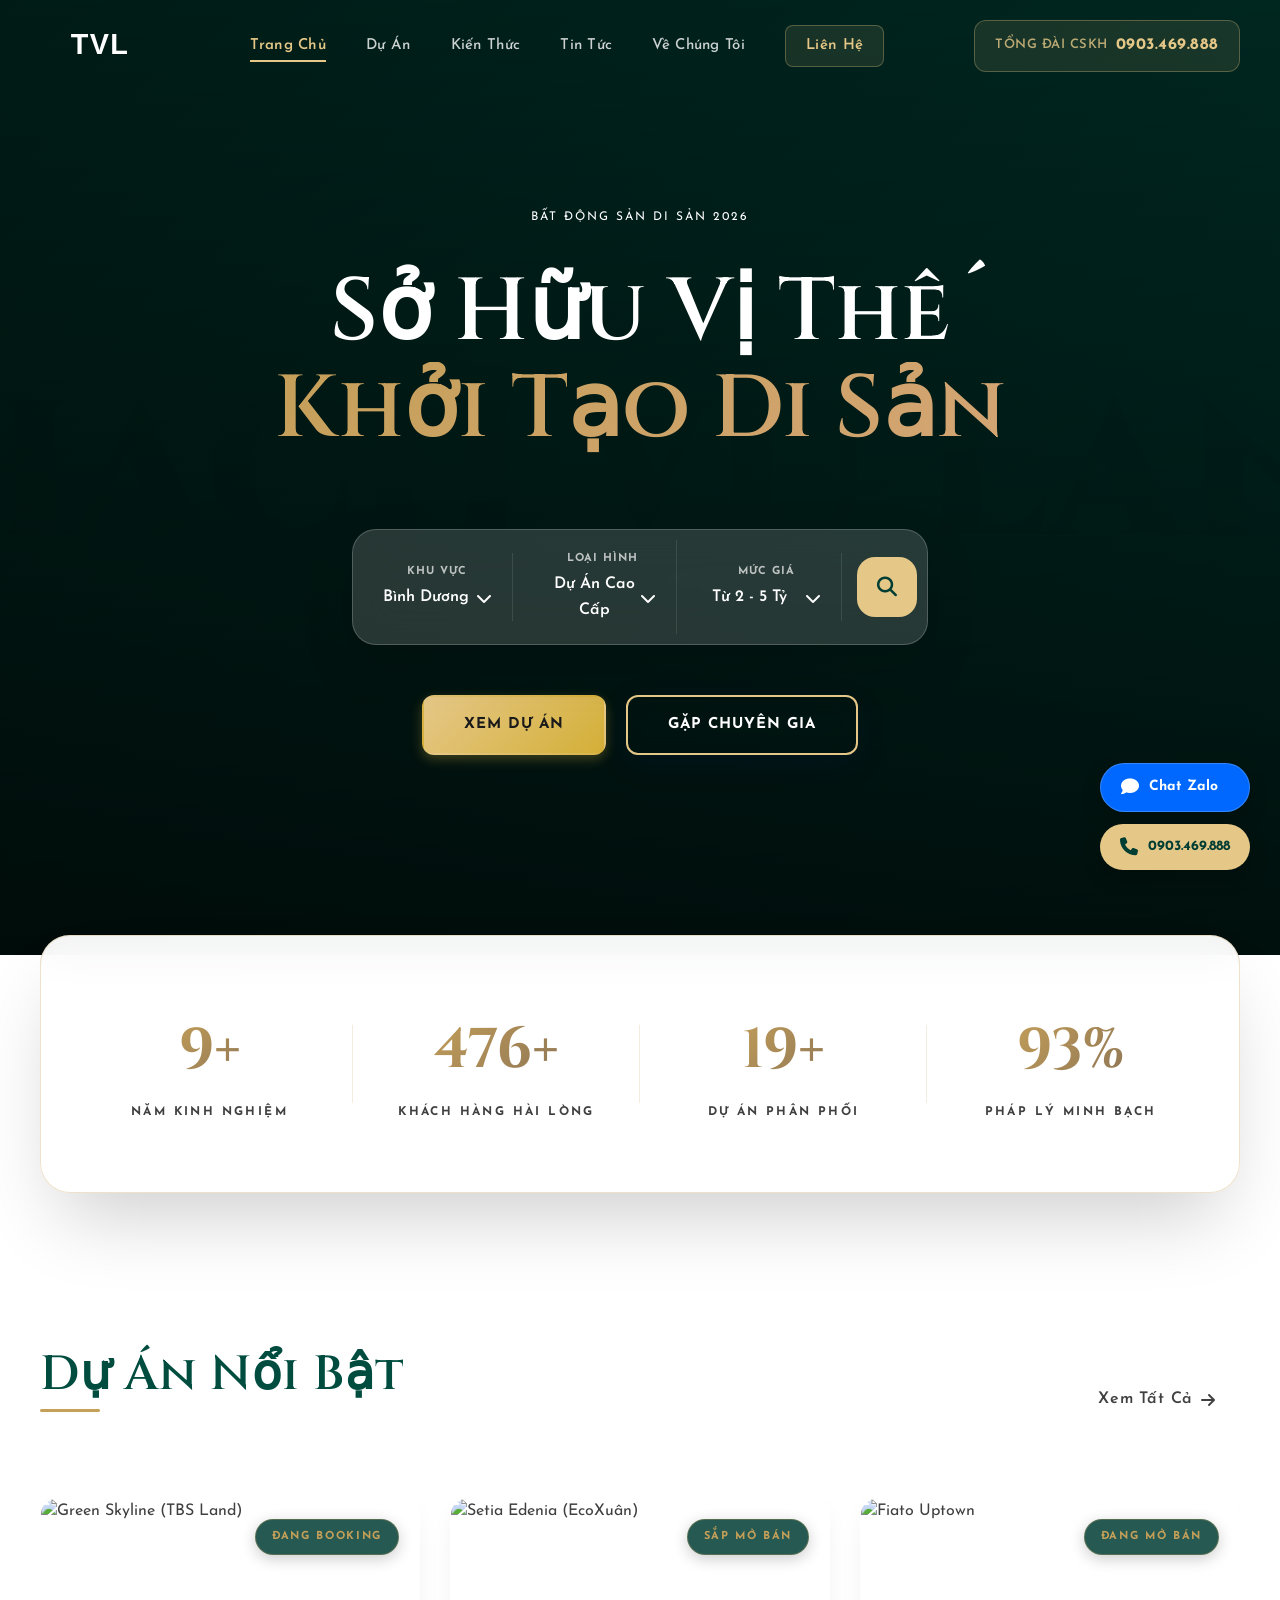
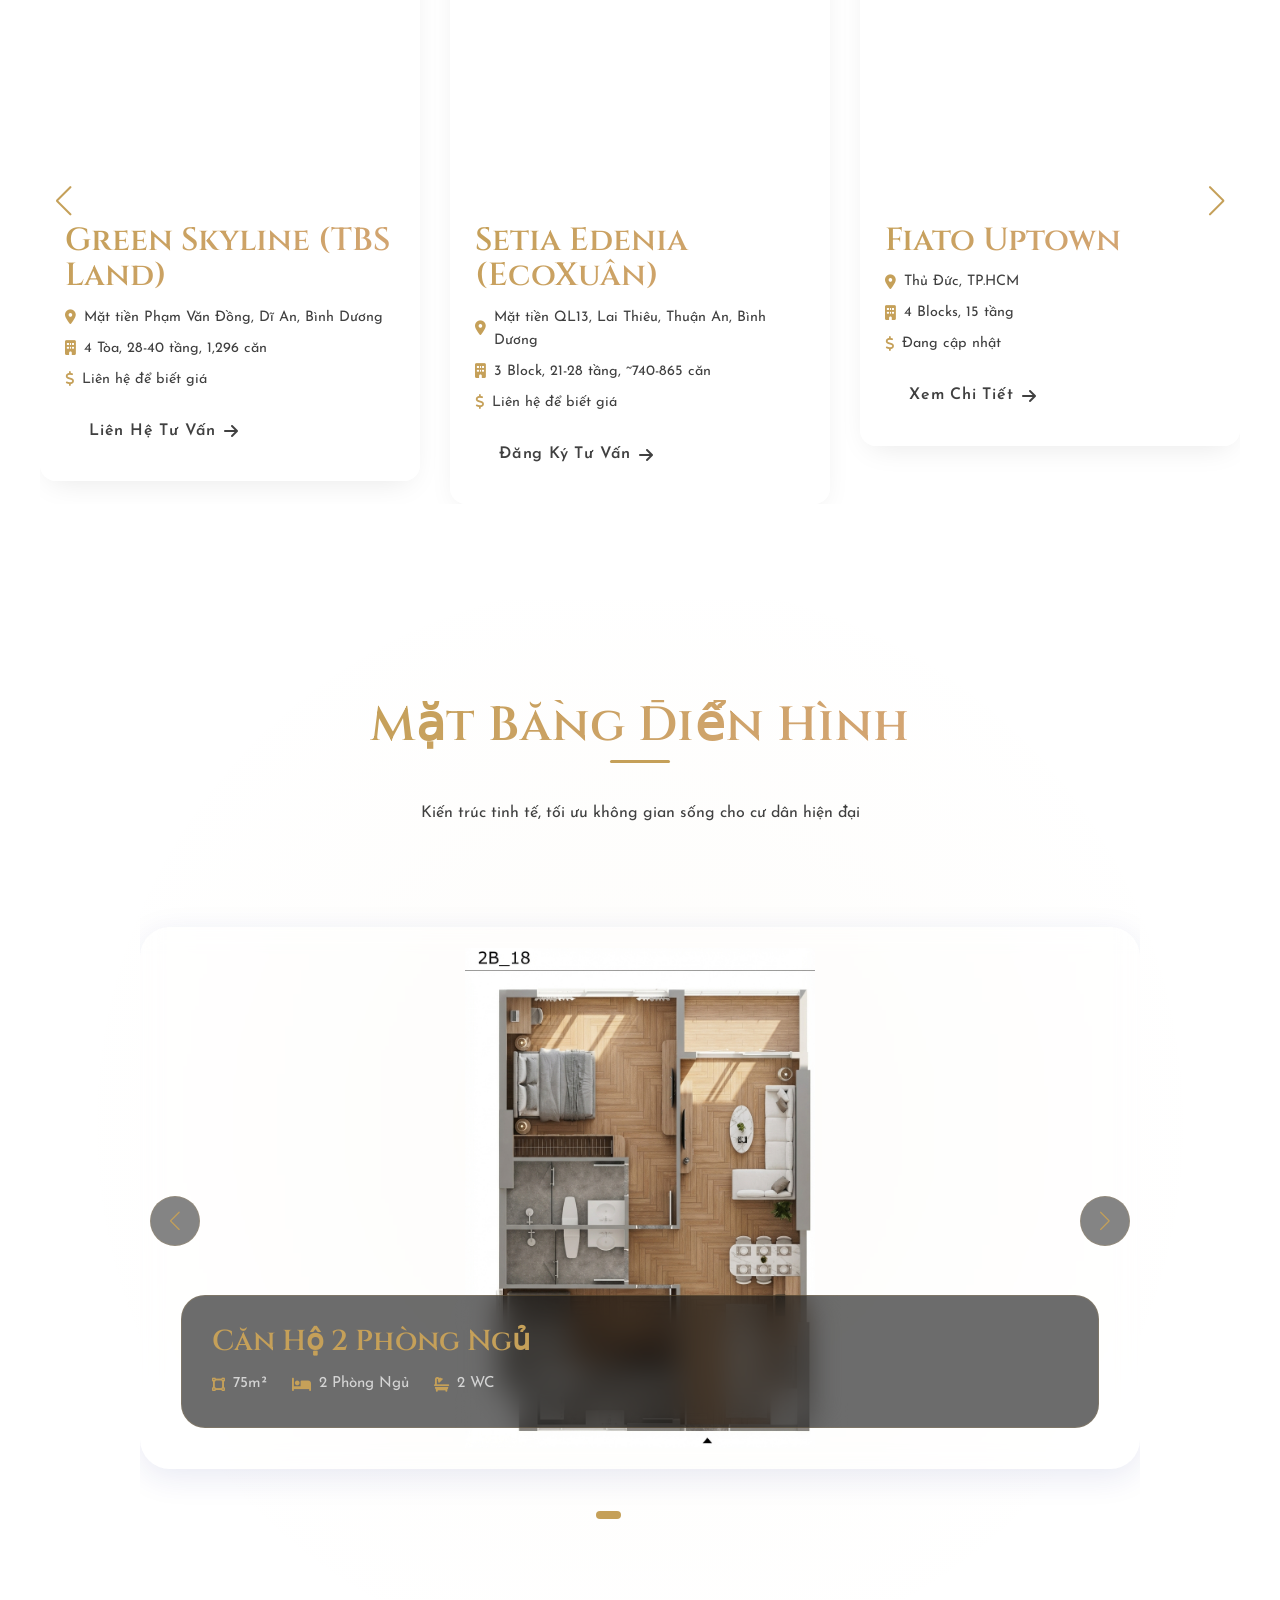
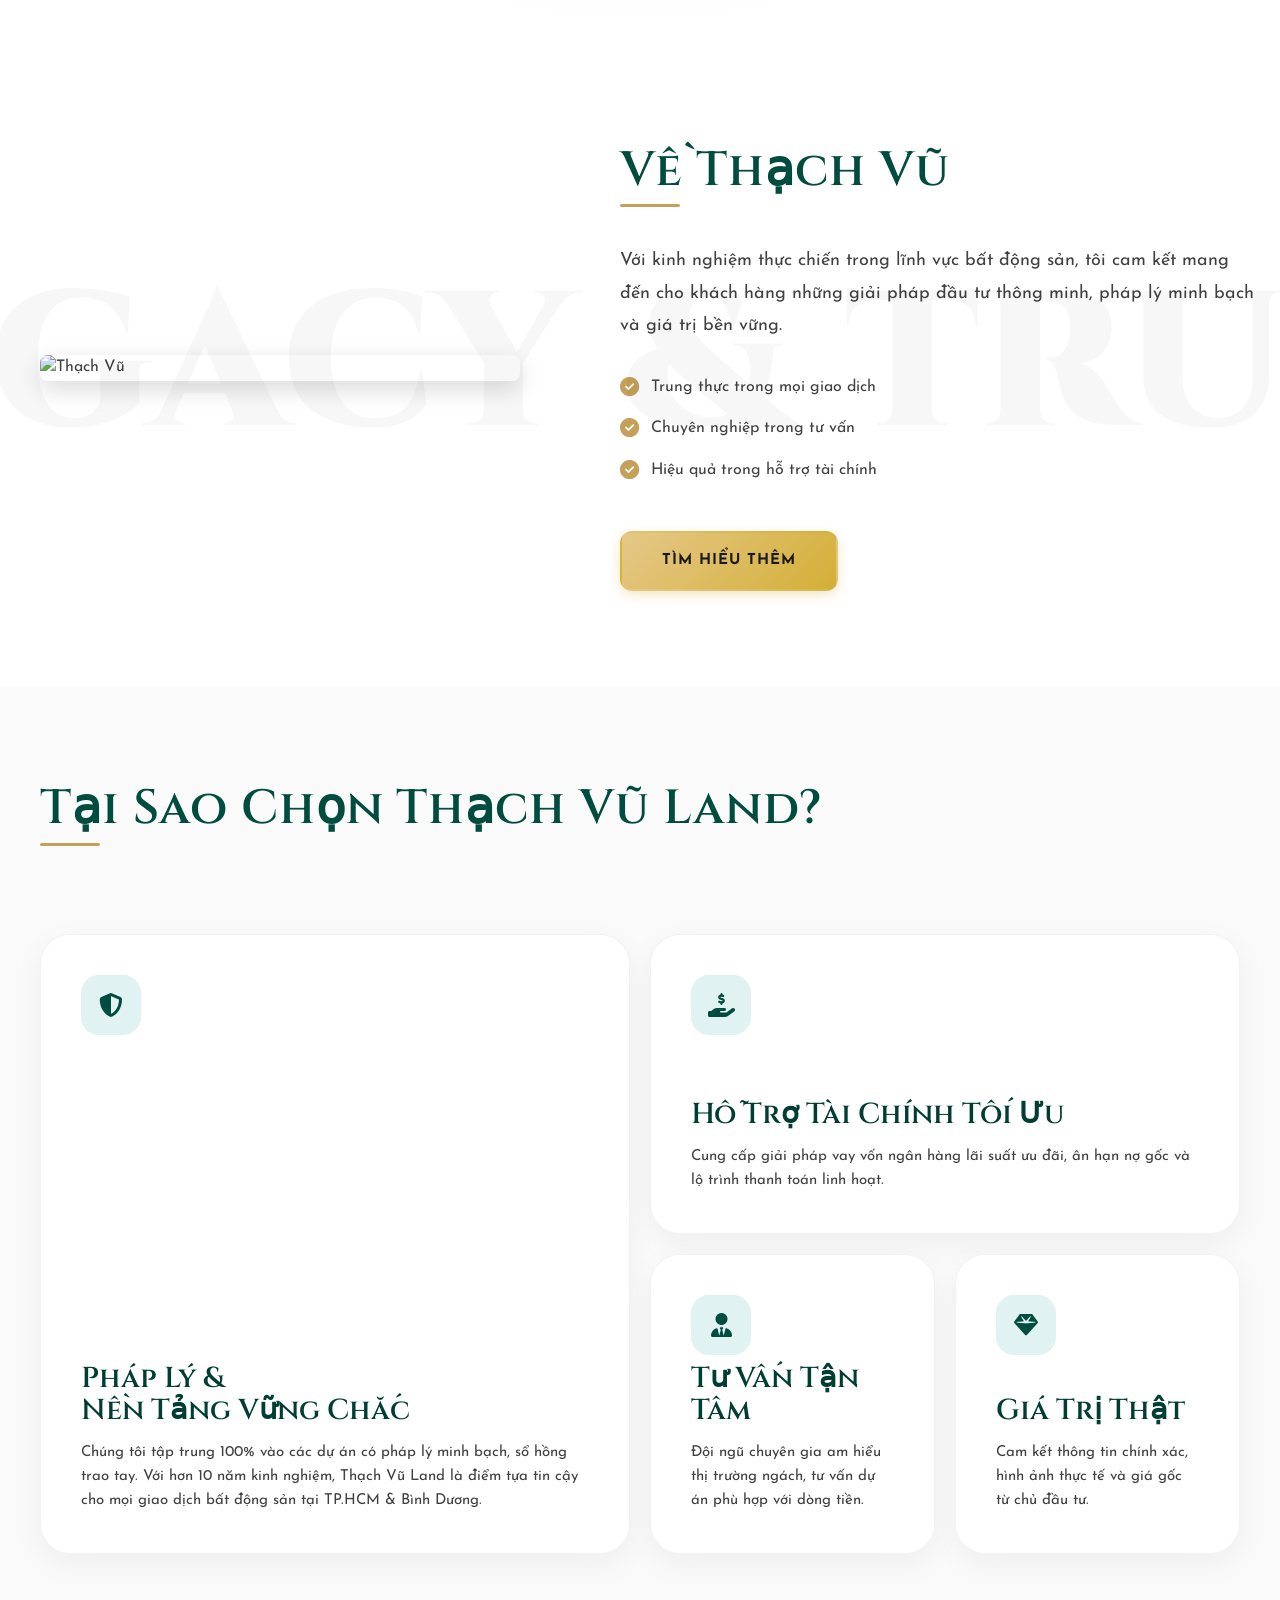
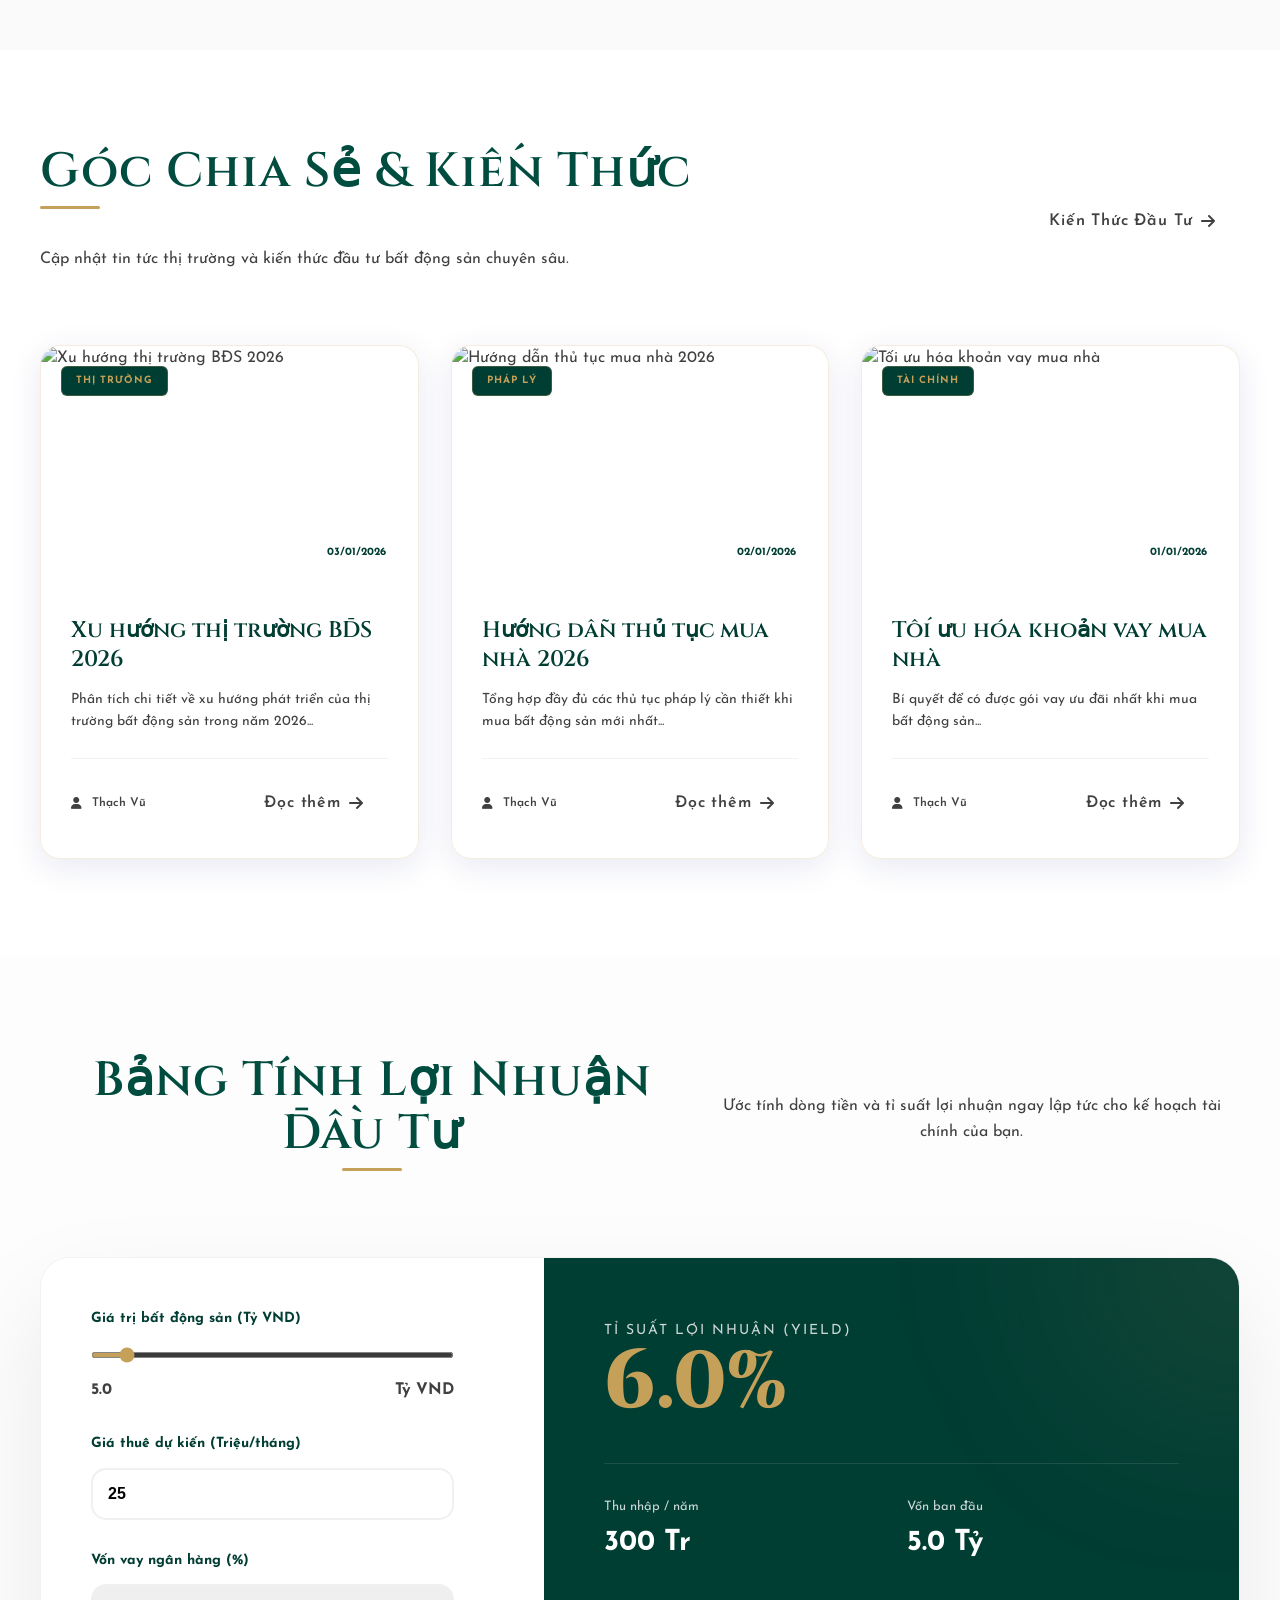
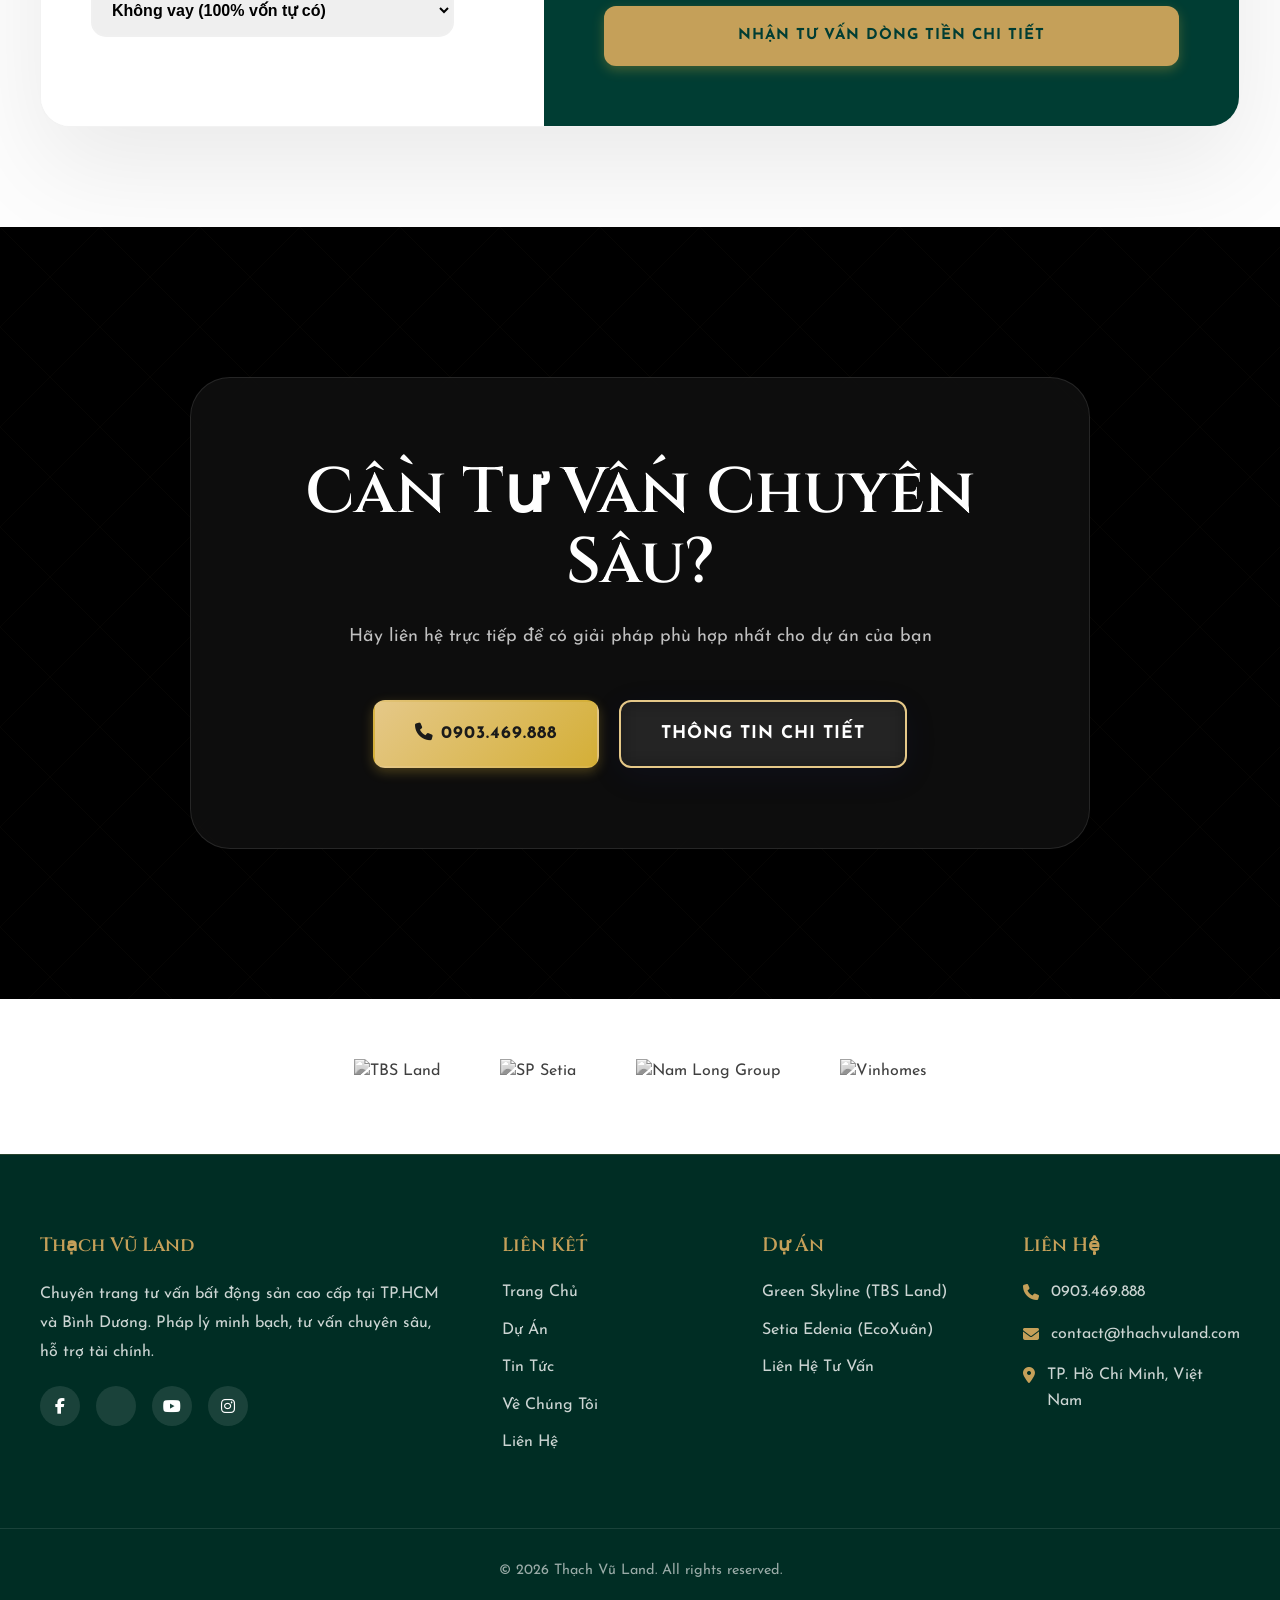
==== index.html @ 9465fce4 "feat: Implement significant UI/UX enhancements including new Bento Grid, Glass Filter, and Investmen" ====
<!DOCTYPE html>
<html lang="vi">

<head>
    <meta charset="UTF-8">
    <meta name="viewport" content="width=device-width, initial-scale=1.0">
    <link rel="icon"
        href="data:image/svg+xml,<svg xmlns=%22http://www.w3.org/2000/svg%22 viewBox=%220 0 100 100%22><text y=%22.9em%22 font-size=%2290%22>🏢</text></svg>">

    <!-- Primary Meta Tags -->
    <title>Thạch Vũ Land - Tư Vấn Bất Động Sản Cao Cấp</title>
    <meta name="title" content="Thạch Vũ Land - Tư Vấn Bất Động Sản Cao Cấp">
    <meta name="description"
        content="Chuyên trang tư vấn bất động sản cao cấp tại TP.HCM và Bình Dương. Pháp lý minh bạch, tư vấn chuyên sâu, hỗ trợ tài chính.">
    <meta name="keywords" content="bất động sản, căn hộ cao cấp, Green Tower, Setia Edenia, Bình Dương, TP.HCM">

    <!-- Open Graph / Facebook -->
    <meta property="og:type" content="website">
    <meta property="og:url" content="https://thachvuland.com/">
    <meta property="og:title" content="Thạch Vũ Land - Tư Vấn Bất Động Sản Cao Cấp">
    <meta property="og:description" content="Chuyên trang tư vấn bất động sản cao cấp tại TP.HCM và Bình Dương.">
    <meta property="og:image" content="https://thachvuland.com/og-image.jpg">

    <!-- Performance Optimization -->
    <meta name="theme-color" content="#003d33">
    <link rel="preconnect" href="https://fonts.googleapis.com">
    <link rel="preconnect" href="https://fonts.gstatic.com" crossorigin>
    <link rel="preconnect" href="https://cdnjs.cloudflare.com">
    <link rel="dns-prefetch" href="https://unpkg.com">
    <link rel="dns-prefetch" href="https://cdn.jsdelivr.net">

    <!-- Fonts with display=swap for better performance -->
    <link
        href="https://fonts.googleapis.com/css2?family=Playfair+Display:wght@400;600;700&family=Be+Vietnam+Pro:wght@300;400;600;700&display=swap"
        rel="stylesheet">

    <!-- Icons -->
    <link rel="stylesheet" href="https://cdnjs.cloudflare.com/ajax/libs/font-awesome/6.5.1/css/all.min.css">

    <!-- AOS Animation -->
    <link href="https://unpkg.com/aos@2.3.4/dist/aos.css" rel="stylesheet">

    <!-- Swiper -->
    <link rel="stylesheet" href="https://cdn.jsdelivr.net/npm/swiper@10/swiper-bundle.min.css">

    <!-- Custom CSS -->
    <link rel="stylesheet" href="styles/main.css">
</head>

<body>
    <!-- Page Transition Loader -->
    <div class="page-loader" id="pageTransition">
        <div class="spinner"></div>
        <p>Đang tải...</p>
    </div>

    <!-- Header -->
    <header class="site-header" id="siteHeader">
        <div class="header-container">
            <a href="index.html" class="logo">
                <svg width="120" height="48" viewBox="0 0 200 80" xmlns="http://www.w3.org/2000/svg">
                    <style>
                        .tvl-text {
                            font-family: 'Inter', 'Segoe UI', Roboto, Helvetica, Arial, sans-serif;
                            font-weight: 800;
                            letter-spacing: 0.05em;
                            fill: currentColor;
                            text-anchor: middle;
                            dominant-baseline: middle;
                        }
                    </style>
                    <text x="50%" y="50%" font-size="48" class="tvl-text">TVL</text>
                </svg>
            </a>

            <nav class="main-nav">
                <a href="#home" class="nav-link active">Trang chủ</a>
                <a href="#projects" class="nav-link">Dự án</a>
                <a href="knowledge.html" class="nav-link">Kiến thức</a>
                <a href="#news" class="nav-link">Tin tức</a>
                <a href="#about" class="nav-link">Về chúng tôi</a>
                <a href="#contact" class="nav-link nav-cta">Liên hệ</a>
            </nav>

            <div class="header-cta">
                <a href="tel:0903469888" class="hotline-btn">
                    <span class="label">Tổng Đài CSKH</span>
                    <span class="number">0903.469.888</span>
                </a>
            </div>

            <button class="mobile-menu-toggle" id="mobileMenuToggle" aria-label="Mở menu điều hướng"
                aria-expanded="false" aria-controls="mobileMenu">
                <span></span>
                <span></span>
                <span></span>
            </button>
        </div>
    </header>

    <!-- Mobile Menu -->
    <nav class="mobile-menu" id="mobileMenu" role="navigation" aria-label="Menu chính di động">
        <ul>
            <li><a href="#home" class="active">Trang Chủ</a></li>
            <li><a href="#projects">Dự Án</a></li>
            <li><a href="#news">Tin Tức</a></li>
            <li><a href="#about">Về Chúng Tôi</a></li>
            <li><a href="#contact">Liên Hệ</a></li>
        </ul>
        <div class="mobile-menu-contact">
            <a href="tel:0903469888" class="btn-primary">
                <i class="fas fa-phone"></i> Gọi Ngay
            </a>
        </div>
    </nav>

    <main>
        <!-- Hero Section -->
        <!-- Premium Hero Section -->
        <section class="hero-section" id="home">
            <div id="heroBackground" class="hero-background"></div>
            <div class="hero-overlay"></div>
            <div class="container container-hero relative z-10" style="padding-top: 100px; padding-bottom: 100px;">
                <div class="hero-content text-center" style="max-width: 900px; margin: 0 auto; text-align: center;"
                    data-aos="fade-up">
                    <span class="hero-v2-badge liquid-glass"
                        style="color: white; border-color: rgba(255,255,255,0.3); padding: 8px 16px; border-radius: 100px; font-size: 12px; letter-spacing: 2px;">BẤT
                        ĐỘNG SẢN DI SẢN 2026</span>
                    <h1 class="hero-title cinzel"
                        style="font-size: clamp(2.5rem, 8vw, 5.5rem); line-height: 1.1; margin: 30px 0; color: white;">
                        Sở Hữu Vị Thế<br><span class="text-gradient">Khởi Tạo Di Sản</span></h1>

                    <!-- Glass Search Filter -->
                    <div class="glass-filter" data-aos="fade-up" data-aos-delay="200">
                        <div class="filter-group">
                            <span class="filter-label">Khu Vực</span>
                            <div class="filter-value">Bình Dương <i class="fas fa-chevron-down"></i></div>
                        </div>
                        <div class="filter-group">
                            <span class="filter-label">Loại Hình</span>
                            <div class="filter-value">Dự Án Cao Cấp <i class="fas fa-chevron-down"></i></div>
                        </div>
                        <div class="filter-group">
                            <span class="filter-label">Mức Giá</span>
                            <div class="filter-value">Từ 2 - 5 Tỷ <i class="fas fa-chevron-down"></i></div>
                        </div>
                        <button class="btn-search">
                            <i class="fas fa-search"></i>
                        </button>
                    </div>

                    <div class="hero-cta-group"
                        style="margin-top: 50px; display: flex; gap: 20px; justify-content: center;">
                        <button class="btn-primary neon-glow" onclick="window.location.href='#projects'">Xem Dự
                            Án</button>
                        <a href="tel:0903469888" class="btn-secondary glass-morphism">Gặp Chuyên Gia</a>
                    </div>
                </div>
            </div>
            <!-- Animated Watermark -->
            <div class="section-watermark">THACH VU LAND</div>
        </section>

        <!-- Stats Bar -->
        <section class="stats-bar">
            <div class="container">
                <div class="stats-grid">
                    <div class="stat-item" data-aos="fade-up" data-aos-delay="100">
                        <div class="stat-number text-gradient">10+</div>
                        <div class="stat-label">Năm Kinh Nghiệm</div>
                    </div>
                    <div class="stat-item" data-aos="fade-up" data-aos-delay="200">
                        <div class="stat-number text-gradient">500+</div>
                        <div class="stat-label">Khách Hàng Hài Lòng</div>
                    </div>
                    <div class="stat-item" data-aos="fade-up" data-aos-delay="300">
                        <div class="stat-number text-gradient">20+</div>
                        <div class="stat-label">Dự Án Phân Phối</div>
                    </div>
                    <div class="stat-item" data-aos="fade-up" data-aos-delay="400">
                        <div class="stat-number text-gradient">100%</div>
                        <div class="stat-label">Pháp Lý Minh Bạch</div>
                    </div>
                </div>
            </div>
        </section>

        <!-- Featured Projects -->
        <section class="featured-projects" id="projects">
            <div class="container">
                <div class="section-header">
                    <h2 class="section-title" data-aos="fade-up">Dự Án Nổi Bật</h2>
                    <a href="projects.html" class="btn-ghost" data-aos="fade-up">Xem Tất Cả <i
                            class="fas fa-arrow-right"></i></a>
                </div>

                <div class="projects-slider swiper" data-aos="fade-up" data-aos-delay="200">
                    <div class="swiper-wrapper" id="projectSliderWrapper">
                        <!-- Projects will be rendered here by JS -->
                    </div>

                    <div class="swiper-button-prev"></div>
                    <div class="swiper-button-next"></div>
                </div>
            </div>
        </section>

        <!-- Floor Plans Slideshow -->
        <section class="floor-plans-section" id="floor-plans">
            <div class="container">
                <div class="section-header text-center" style="display: block; margin-bottom: 60px;">
                    <h2 class="section-title text-gradient" data-aos="fade-up">Mặt Bằng Điển Hình</h2>
                    <p class="section-subtitle" data-aos="fade-up" data-aos-delay="100">Kiến trúc tinh tế, tối ưu không
                        gian
                        sống cho cư dân hiện đại</p>
                </div>

                <div class="floor-plans-slider swiper" data-aos="zoom-in" data-aos-delay="200">
                    <div class="swiper-wrapper">
                        <!-- Slide 1 -->
                        <div class="swiper-slide">
                            <div class="floor-plan-card glass-morphism">
                                <div class="floor-plan-image">
                                    <img src="mat%20bang%20mau/Generated%20Image%20December%2024,%202025%20-%203_41PM.jpeg"
                                        alt="Mặt bằng điển hình 1">
                                </div>
                                <div class="floor-plan-info">
                                    <h3 class="floor-plan-title">Căn Hộ 2 Phòng Ngủ</h3>
                                    <div class="floor-plan-details">
                                        <span><i class="fas fa-vector-square"></i> 75m²</span>
                                        <span><i class="fas fa-bed"></i> 2 Phòng Ngủ</span>
                                        <span><i class="fas fa-bath"></i> 2 WC</span>
                                    </div>
                                </div>
                            </div>
                        </div>
                        <!-- Slide 2 -->
                        <div class="swiper-slide">
                            <div class="floor-plan-card glass-morphism">
                                <div class="floor-plan-image">
                                    <img src="mat%20bang%20mau/Generated%20Image%20December%2024,%202025%20-%203_42PM%20(1).jpeg"
                                        alt="Mặt bằng điển hình 2">
                                </div>
                                <div class="floor-plan-info">
                                    <h3 class="floor-plan-title">Căn Hộ 3 Phòng Ngủ</h3>
                                    <div class="floor-plan-details">
                                        <span><i class="fas fa-vector-square"></i> 95m²</span>
                                        <span><i class="fas fa-bed"></i> 3 Phòng Ngủ</span>
                                        <span><i class="fas fa-bath"></i> 2 WC</span>
                                    </div>
                                </div>
                            </div>
                        </div>
                        <!-- Slide 3 -->
                        <div class="swiper-slide">
                            <div class="floor-plan-card glass-morphism">
                                <div class="floor-plan-image">
                                    <img src="mat%20bang%20mau/Generated%20Image%20December%2024,%202025%20-%203_43PM.jpeg"
                                        alt="Mặt bằng điển hình 3">
                                </div>
                                <div class="floor-plan-info">
                                    <h3 class="floor-plan-title">Penthouse Sang Trọng</h3>
                                    <div class="floor-plan-details">
                                        <span><i class="fas fa-vector-square"></i> 150m²</span>
                                        <span><i class="fas fa-bed"></i> 4 Phòng Ngủ</span>
                                        <span><i class="fas fa-bath"></i> 3 WC</span>
                                    </div>
                                </div>
                            </div>
                        </div>
                        <!-- Slide 4 -->
                        <div class="swiper-slide">
                            <div class="floor-plan-card glass-morphism">
                                <div class="floor-plan-image">
                                    <img src="mat%20bang%20mau/Generated%20Image%20December%2024,%202025%20-%203_44PM.jpeg"
                                        alt="Mặt bằng điển hình 4">
                                </div>
                                <div class="floor-plan-info">
                                    <h3 class="floor-plan-title">Studio Hiện Đại</h3>
                                    <div class="floor-plan-details">
                                        <span><i class="fas fa-vector-square"></i> 45m²</span>
                                        <span><i class="fas fa-bed"></i> 1 Phòng Ngủ</span>
                                        <span><i class="fas fa-bath"></i> 1 WC</span>
                                    </div>
                                </div>
                            </div>
                        </div>
                        <!-- Slide 5: New Added Image -->
                        <div class="swiper-slide">
                            <div class="floor-plan-card glass-morphism">
                                <div class="floor-plan-image">
                                    <img src="mat%20bang%20mau/z7390566239182_e66e1d4119c6e6a13e6a617960b10676.jpg"
                                        alt="Mặt bằng Shophouse">
                                </div>
                                <div class="floor-plan-info">
                                    <h3 class="floor-plan-title">Shophouse Thương Mại</h3>
                                    <div class="floor-plan-details">
                                        <span><i class="fas fa-vector-square"></i> 120m²</span>
                                        <span><i class="fas fa-bed"></i> 2 Phòng Ngủ</span>
                                        <span><i class="fas fa-bath"></i> 2 WC</span>
                                    </div>
                                </div>
                            </div>
                        </div>
                    </div>
                    <!-- Pagination -->
                    <div class="swiper-pagination"></div>

                    <!-- Navigation -->
                    <div class="swiper-button-prev"></div>
                    <div class="swiper-button-next"></div>
                </div>
            </div>
        </section>

        <!-- About Section -->
        <section class="about-section" id="about">
            <div class="section-watermark">LEGACY & TRUST</div>
            <div class="container">
                <div class="about-grid">
                    <div class="about-image" data-aos="fade-right">
                        <div class="parallax" data-speed="0.3">
                            <img src="https://images.unsplash.com/photo-1560250097-0b93528c311a?w=800" alt="Thạch Vũ"
                                loading="lazy">
                        </div>
                    </div>
                    <div class="about-content" data-aos="fade-left">
                        <h2 class="section-title">Về Thạch Vũ</h2>
                        <p class="about-text">
                            Với kinh nghiệm thực chiến trong lĩnh vực bất động sản, tôi cam kết mang đến cho khách hàng
                            những giải pháp đầu tư thông minh, pháp lý minh bạch và giá trị bền vững.
                        </p>
                        <ul class="about-values">
                            <li><i class="fas fa-check-circle"></i> Trung thực trong mọi giao dịch</li>
                            <li><i class="fas fa-check-circle"></i> Chuyên nghiệp trong tư vấn</li>
                            <li><i class="fas fa-check-circle"></i> Hiệu quả trong hỗ trợ tài chính</li>
                        </ul>
                        <a href="#contact" class="btn-primary">Tìm Hiểu Thêm</a>
                    </div>
                </div>
            </div>
        </section>

        <!-- Services Section (Bento Upgrade) -->
        <section class="services-section">
            <div class="container">
                <h2 class="section-title text-center" data-aos="fade-up">Tại Sao Chọn Thạch Vũ Land?</h2>
                <div class="bento-experience-grid">
                    <!-- Feature 1: Large (Trust & Legal) -->
                    <div class="bento-item large" data-aos="fade-up">
                        <div class="bento-icon"><i class="fas fa-shield-alt"></i></div>
                        <h3>Pháp Lý & <br>Nền Tảng Vững Chắc</h3>
                        <p>Chúng tôi tập trung 100% vào các dự án có pháp lý minh bạch, sổ hồng trao tay. Với hơn 10 năm
                            kinh nghiệm, Thạch Vũ Land là điểm tựa tin cậy cho mọi giao dịch bất động sản tại TP.HCM &
                            Bình Dương.</p>
                    </div>

                    <!-- Feature 2: Wide (Financial Support) -->
                    <div class="bento-item wide" data-aos="fade-up" data-aos-delay="100">
                        <div class="bento-icon"><i class="fas fa-hand-holding-usd"></i></div>
                        <h3>Hỗ Trợ Tài Chính Tối Ưu</h3>
                        <p>Cung cấp giải pháp vay vốn ngân hàng lãi suất ưu đãi, ân hạn nợ gốc và lộ trình thanh toán
                            linh hoạt.</p>
                    </div>

                    <!-- Feature 3: Standard (Personal Consulting) -->
                    <div class="bento-item" data-aos="fade-up" data-aos-delay="200">
                        <div class="bento-icon"><i class="fas fa-user-tie"></i></div>
                        <h3>Tư Vấn Tận Tâm</h3>
                        <p>Đội ngũ chuyên gia am hiểu thị trường ngách, tư vấn dự án phù hợp với dòng tiền.</p>
                    </div>

                    <!-- Feature 4: Standard (Global Value) -->
                    <div class="bento-item" data-aos="fade-up" data-aos-delay="300">
                        <div class="bento-icon"><i class="fas fa-gem"></i></div>
                        <h3>Giá Trị Thật</h3>
                        <p>Cam kết thông tin chính xác, hình ảnh thực tế và giá gốc từ chủ đầu tư.</p>
                    </div>
                </div>
            </div>
        </section>

        <!-- Latest News & Knowledge -->
        <section class="news-section" id="news">
            <div class="container">
                <div class="section-header">
                    <div>
                        <h2 class="section-title" data-aos="fade-up">Góc Chia Sẻ & Kiến Thức</h2>
                        <p data-aos="fade-up" data-aos-delay="100">Cập nhật tin tức thị trường và kiến thức đầu tư bất
                            động sản chuyên sâu.</p>
                    </div>
                    <a href="knowledge.html" class="btn-ghost" data-aos="fade-up">Kiến Thức Đầu Tư <i
                            class="fas fa-arrow-right"></i></a>
                </div>

                <div class="news-grid" id="newsGrid" data-aos="fade-up">
                    <!-- Tin tức sẽ được render tự động từ data.js -->
                </div>
            </div>
        </section>

        <!-- Investment Calculator Section -->
        <section class="calculator-section" id="calculate">
            <div class="container">
                <div class="section-header text-center">
                    <h2 class="section-title cinzel" data-aos="fade-up">Bảng Tính Lợi Nhuận Đầu Tư</h2>
                    <p data-aos="fade-up" data-aos-delay="100">Ước tính dòng tiền và tỉ suất lợi nhuận ngay lập tức cho
                        kế hoạch tài chính của bạn.</p>
                </div>

                <div class="calc-grid" data-aos="fade-up">
                    <div class="calc-inputs">
                        <div class="calc-input-group">
                            <label>Giá trị bất động sản (Tỷ VND)</label>
                            <input type="range" class="calc-range" id="hpPropVal" min="1" max="50" step="0.5" value="5">
                            <div
                                style="display: flex; justify-content: space-between; margin-top: 10px; font-weight: 700;">
                                <span id="hpValDisplay">5.0</span> <span>Tỷ VND</span>
                            </div>
                        </div>

                        <div class="calc-input-group">
                            <label>Giá thuê dự kiến (Triệu/tháng)</label>
                            <input type="number" class="calc-number-input" id="hpRentPrice" value="25">
                        </div>

                        <div class="calc-input-group">
                            <label>Vốn vay ngân hàng (%)</label>
                            <select class="calc-number-input" id="hpLoanPct">
                                <option value="0">Không vay (100% vốn tự có)</option>
                                <option value="30">Vay 30%</option>
                                <option value="50">Vay 50%</option>
                                <option value="70">Vay 70%</option>
                            </select>
                        </div>
                    </div>

                    <div class="calc-results">
                        <div style="margin-bottom: 20px;">
                            <span
                                style="font-size: 14px; text-transform: uppercase; letter-spacing: 2px; opacity: 0.8;">Tỉ
                                suất lợi nhuận (Yield)</span>
                            <div class="yield-display-value" id="hpYieldRes">6.0%</div>
                        </div>

                        <div
                            style="display: grid; grid-template-columns: 1fr 1fr; gap: 30px; margin-top: 20px; border-top: 1px solid rgba(255,255,255,0.1); padding-top: 30px;">
                            <div>
                                <span style="font-size: 13px; opacity: 0.8;">Thu nhập / năm</span>
                                <div id="hpAnnualInc" style="font-size: 1.8rem; font-weight: 700;">300 Tr</div>
                            </div>
                            <div>
                                <span style="font-size: 13px; opacity: 0.8;">Vốn ban đầu</span>
                                <div id="hpInitCap" style="font-size: 1.8rem; font-weight: 700;">5.0 Tỷ</div>
                            </div>
                        </div>

                        <div style="margin-top: 40px;">
                            <a href="https://zalo.me/0903469888" class="btn-primary neon-glow"
                                style="width: 100%; text-align: center; display: block; background: var(--accent-gold); color: var(--primary-900);">Nhận
                                Tư Vấn Dòng Tiền Chi Tiết</a>
                        </div>
                    </div>
                </div>
            </div>
        </section>
        <section class="cta-section" id="contact">
            <div class="cta-parallax-bg"></div>
            <div class="container">
                <div class="cta-glass-card" data-aos="zoom-in">
                    <h2 class="cta-title">Cần Tư Vấn Chuyên Sâu?</h2>
                    <p class="cta-subtitle">Hãy liên hệ trực tiếp để có giải pháp phù hợp nhất cho dự án của bạn</p>
                    <div class="cta-actions">
                        <a href="tel:0903469888" class="btn-primary neon-glow">
                            <i class="fas fa-phone"></i> 0903.469.888
                        </a>
                        <a href="#contact-details" class="btn-secondary glass-morphism">Thông tin chi tiết</a>
                    </div>
                </div>
            </div>
        </section>

        <!-- Partners Branding -->
        <section class="partners-section">
            <div class="container">
                <div class="partners-grid" data-aos="fade-up">
                    <div class="partner-logo"><img
                            src="https://dongtayland.vn/wp-content/uploads/2021/04/logo-tbs-land.png" alt="TBS Land">
                    </div>
                    <div class="partner-logo"><img src="https://setia.com.vn/wp-content/uploads/2023/05/logo-setia.png"
                            alt="SP Setia"></div>
                    <div class="partner-logo"><img src="https://www.namlongvn.com/assets/images/logo.png"
                            alt="Nam Long Group"></div>
                    <div class="partner-logo"><img
                            src="https://vinhome.com.vn/wp-content/uploads/2020/09/Logo-Vinhomes.png" alt="Vinhomes">
                    </div>
                </div>
            </div>
        </section>

    </main>

    <!-- Footer -->
    <footer class="site-footer">
        <div class="footer-content">
            <div class="container">
                <div class="footer-grid">
                    <div class="footer-col footer-about">
                        <h4>Thạch Vũ Land</h4>
                        <p>Chuyên trang tư vấn bất động sản cao cấp tại TP.HCM và Bình Dương. Pháp lý minh bạch, tư
                            vấn
                            chuyên sâu, hỗ trợ tài chính.</p>
                        <div class="footer-social">
                            <a href="#" class="social-icon"><i class="fab fa-facebook-f"></i></a>
                            <a href="#" class="social-icon"><i class="fab fa-zalo"></i></a>
                            <a href="#" class="social-icon"><i class="fab fa-youtube"></i></a>
                            <a href="#" class="social-icon"><i class="fab fa-instagram"></i></a>
                        </div>
                    </div>

                    <div class="footer-col footer-links">
                        <h4>Liên Kết</h4>
                        <ul>
                            <li><a href="#home">Trang Chủ</a></li>
                            <li><a href="#projects">Dự Án</a></li>
                            <li><a href="#news">Tin Tức</a></li>
                            <li><a href="#about">Về Chúng Tôi</a></li>
                            <li><a href="#contact">Liên Hệ</a></li>
                        </ul>
                    </div>

                    <div class="footer-col footer-links">
                        <h4>Dự Án</h4>
                        <ul>
                            <li><a href="#projects">Green Skyline (TBS Land)</a></li>
                            <li><a href="#projects">Setia Edenia (EcoXuân)</a></li>
                            <li><a href="tel:0903469888">Liên Hệ Tư Vấn</a></li>
                        </ul>
                    </div>

                    <div class="footer-col footer-contact">
                        <h4>Liên Hệ</h4>
                        <div class="footer-contact-item">
                            <i class="fas fa-phone"></i>
                            <span>0903.469.888</span>
                        </div>
                        <div class="footer-contact-item">
                            <i class="fas fa-envelope"></i>
                            <span>contact@thachvuland.com</span>
                        </div>
                        <div class="footer-contact-item">
                            <i class="fas fa-map-marker-alt"></i>
                            <span>TP. Hồ Chí Minh, Việt Nam</span>
                        </div>
                    </div>
                </div>
            </div>
        </div>

        <div class="footer-bottom">
            <div class="container">
                <p>&copy; 2026 Thạch Vũ Land. All rights reserved.</p>
            </div>
        </div>
    </footer>

    <!-- Sticky Contact Group (Vietnamese Optimization) -->
    <div class="floating-contact-group">
        <a href="https://zalo.me/0903469888" target="_blank" class="floating-btn btn-zalo">
            <i class="fas fa-comment"></i>
            <span class="text">Chat Zalo</span>
        </a>
        <a href="tel:0903469888" class="floating-btn btn-phone">
            <i class="fas fa-phone"></i>
            <span class="text">0903.469.888</span>
        </a>
    </div>

    <!-- Scripts -->
    <script src="https://cdnjs.cloudflare.com/ajax/libs/gsap/3.12.2/gsap.min.js"></script>
    <script src="https://cdnjs.cloudflare.com/ajax/libs/gsap/3.12.2/ScrollTrigger.min.js"></script>
    <script src="https://cdn.jsdelivr.net/npm/swiper@10/swiper-bundle.min.js"></script>
    <script src="https://cdnjs.cloudflare.com/ajax/libs/three.js/r128/three.min.js"></script>
    <script src="https://unpkg.com/aos@2.3.1/dist/aos.js"></script>
    <script src="scripts/data.js"></script>
    <script src="scripts/main.js"></script>
</body>

</html>
---- styles/main.css ----
/* Vietnamese-optimized Fonts */
@import url('https://fonts.googleapis.com/css2?family=Be+Vietnam+Pro:wght@300;400;600;700&family=Cinzel:wght@400;500;600;700&family=Josefin+Sans:wght@300;400;600;700&display=swap');

/* ============================================
   CSS VARIABLES - DESIGN SYSTEM
   ============================================ */
:root {
    /* Brand Colors */
    --primary-900: #003d33;
    --primary-700: #004d40;
    --primary-500: #00695c;
    --primary-100: #e0f2f1;
    --bg-forest: #003d33;
    /* Dark green for luxury background */

    /* Accent Colors - Updated for better accessibility */
    --accent-gold: #C5A059;
    --gold-primary: #E5C888;
    /* Improved from #C5A059 for better contrast */
    --gold-hover: #F5D699;
    /* Lighten gold để đạt contrast */
    --gold-accessible: #E5C888;
    /* Brighter gold */
    --accent-bronze: #8B7355;
    --accent-warm: #D4A574;

    /* Neutrals */
    --neutral-900: #1a1a1a;
    --neutral-700: #404040;
    --neutral-500: #737373;
    --neutral-300: #d4d4d4;
    --neutral-100: #f5f5f5;
    --neutral-50: #fafafa;
    --text-light: rgba(255, 255, 255, 0.7);
    /* Standard light text */

    /* Semantic Colors */
    --success: #10b981;
    --warning: #f59e0b;
    --error: #ef4444;
    --info: #3b82f6;

    /* Gradients */
    --gradient-hero: linear-gradient(135deg, #002d24 0%, #003d33 50%, #004d40 100%);
    --gradient-overlay: linear-gradient(to bottom, rgba(0, 0, 0, 0.4), rgba(0, 0, 0, 0.8));

    /* Typography */
    --font-heading: 'Cinzel', serif;
    --font-body: 'Josefin Sans', sans-serif;
    --font-display: var(--font-heading);

    /* Type Scale */
    --text-display-xl: clamp(3.5rem, 8vw, 7rem);
    --text-display-lg: clamp(3rem, 6vw, 5.5rem);
    --text-h1: clamp(2.5rem, 5vw, 4rem);
    --text-h2: clamp(2rem, 4vw, 3rem);
    --text-h3: clamp(1.5rem, 3vw, 2rem);
    --text-h4: clamp(1.25rem, 2.5vw, 1.5rem);
    --text-lg: 1.125rem;
    --text-base: 1rem;
    --text-sm: 0.875rem;
    --text-xs: 0.75rem;

    /* Line Heights */
    --leading-tight: 1.1;
    --leading-snug: 1.3;
    --leading-normal: 1.6;
    --leading-relaxed: 1.8;

    /* Spacing */
    --spacing-xs: 0.5rem;
    --spacing-sm: 1rem;
    --spacing-md: 1.5rem;
    --spacing-lg: 2rem;
    --spacing-xl: 3rem;
    --spacing-2xl: 4rem;
    --spacing-3xl: 6rem;

    /* Breakpoints */
    --breakpoint-sm: 640px;
    --breakpoint-md: 768px;
    --breakpoint-lg: 1024px;
    --breakpoint-xl: 1280px;
    --breakpoint-2xl: 1536px;

    /* Transitions */
    --transition-fast: 0.2s ease;
    --transition-base: 0.3s ease;
    --transition-slow: 0.5s ease;

    /* Shadows */
    --shadow-sm: 0 2px 8px rgba(0, 0, 0, 0.08);
    --shadow-md: 0 4px 12px rgba(0, 0, 0, 0.12);
    --shadow-lg: 0 8px 24px rgba(0, 0, 0, 0.15);
    --shadow-xl: 0 12px 32px rgba(0, 0, 0, 0.2);
}

/* ============================================
   RESET & BASE STYLES
   ============================================ */
* {
    margin: 0;
    padding: 0;
    box-sizing: border-box;
}

html {
    scroll-behavior: smooth;
    font-size: 16px;
}

body {
    font-family: var(--font-body);
    font-size: var(--text-base);
    line-height: var(--leading-normal);
    color: var(--neutral-700);
    background: #ffffff;
    /* Primary body is light for content sections */
    overflow-x: hidden;
    -webkit-font-smoothing: antialiased;
    -moz-osx-font-smoothing: grayscale;
}

h1,
h2,
h3,
h4,
h5,
h6 {
    font-family: var(--font-heading);
    font-weight: 600;
    line-height: var(--leading-tight);
    color: var(--neutral-900);
    margin-bottom: var(--spacing-md);
    font-feature-settings:
        "kern" 1,
        /* Kerning */
        "liga" 1,
        /* Ligatures */
        "calt" 1;
    /* Contextual alternates */
    -webkit-font-smoothing: antialiased;
    text-rendering: optimizeLegibility;
}

/* Hybrid - outline text - Updated to use brand gold for luxury feel */
h1 {
    font-size: var(--text-h1);
    color: var(--accent-gold);
}

h2 {
    font-size: var(--text-h2);
}

h3 {
    font-size: var(--text-h3);
}

h4 {
    font-size: var(--text-h4);
}

p {
    margin-bottom: var(--spacing-md);
    font-family: var(--font-body);
}

a {
    text-decoration: none;
    color: inherit;
    transition: var(--transition-base);
}

img {
    max-width: 100%;
    height: auto;
    display: block;
}

ul {
    list-style: none;
}

button {
    font-family: var(--font-body);
    cursor: pointer;
    border: none;
    background: none;
}

/* Accessibility: Focus styles */
*:focus-visible {
    outline: 3px solid #E5C888;
    outline-offset: 2px;
}

button:focus-visible,
a:focus-visible {
    outline: 3px solid #E5C888;
    outline-offset: 2px;
}

/* ============================================
   UTILITY CLASSES
   ============================================ */
.container {
    max-width: 1400px;
    margin: 0 auto;
    padding: 0 40px;
}

.text-center {
    text-align: center;
}

.section-title {
    font-size: var(--text-h2);
    color: var(--primary-700);
    margin-bottom: var(--spacing-xl);
    letter-spacing: 0.02em;
    position: relative;
    display: inline-block;
}

.section-title::after {
    content: '';
    position: absolute;
    bottom: -10px;
    left: 0;
    width: 60px;
    height: 3px;
    background: var(--accent-gold);
    border-radius: 2px;
}

.text-center .section-title::after {
    left: 50%;
    transform: translateX(-50%);
}

.section-watermark {
    position: absolute;
    top: 50%;
    left: 50%;
    transform: translate(-50%, -50%);
    font-size: 15vw;
    font-weight: 900;
    color: rgba(0, 0, 0, 0.03);
    white-space: nowrap;
    z-index: 1;
    pointer-events: none;
    text-transform: uppercase;
    font-family: var(--font-display);
}

.section-header {
    display: flex;
    justify-content: space-between;
    align-items: center;
    margin-bottom: var(--spacing-xl);
}

/* Modern Effects Utilities */
.glass-morphism {
    background: rgba(255, 255, 255, 0.1);
    backdrop-filter: blur(10px);
    -webkit-backdrop-filter: blur(10px);
    border: 1px solid rgba(255, 255, 255, 0.2);
    box-shadow: 0 8px 32px 0 rgba(31, 38, 135, 0.1);
}

.neon-glow {
    box-shadow: 0 0 10px rgba(197, 160, 89, 0.5),
        0 0 20px rgba(197, 160, 89, 0.3),
        0 0 30px rgba(197, 160, 89, 0.1);
    transition: box-shadow 0.3s ease;
}

.neon-glow:hover {
    box-shadow: 0 0 15px rgba(197, 160, 89, 0.7),
        0 0 30px rgba(197, 160, 89, 0.5),
        0 0 45px rgba(197, 160, 89, 0.3);
}

.text-gradient {
    background: linear-gradient(135deg, var(--accent-gold) 0%, var(--accent-warm) 100%);
    -webkit-background-clip: text;
    -webkit-text-fill-color: transparent;
    background-clip: text;
    color: transparent;
    display: inline-block;
    /* Ensure gradient works on inline elements */
}

/* Premium Layout Utilities */
.bento-container {
    display: grid;
    gap: var(--spacing-md);
    grid-template-columns: repeat(12, 1fr);
}

.bento-card {
    background: white;
    border-radius: 24px;
    padding: var(--spacing-lg);
    border: 1px solid rgba(0, 0, 0, 0.05);
    transition: all var(--transition-base);
    overflow: hidden;
}

.bento-card:hover {
    transform: translateY(-5px);
    box-shadow: var(--shadow-xl);
}

/* Bento Grid Experience (Why Choose Us) */
.bento-experience-grid {
    display: grid;
    grid-template-columns: repeat(4, 1fr);
    grid-template-rows: repeat(2, 300px);
    gap: 20px;
    margin-top: 50px;
}

.bento-item {
    background: rgba(255, 255, 255, 0.95);
    border: 1px solid rgba(0, 0, 0, 0.05);
    border-radius: 30px;
    padding: 40px;
    display: flex;
    flex-direction: column;
    justify-content: flex-end;
    position: relative;
    overflow: hidden;
    transition: all 0.5s cubic-bezier(0.25, 1, 0.5, 1);
    box-shadow: 0 10px 30px rgba(0, 0, 0, 0.05);
}

.bento-item:hover {
    transform: translateY(-8px);
    box-shadow: 0 25px 50px -12px rgba(0, 0, 0, 0.15);
    border-color: var(--accent-gold);
}

.bento-item.large {
    grid-column: span 2;
    grid-row: span 2;
}

.bento-item.wide {
    grid-column: span 2;
    grid-row: span 1;
}

.bento-item .bento-icon {
    position: absolute;
    top: 40px;
    left: 40px;
    width: 60px;
    height: 60px;
    background: var(--primary-100);
    color: var(--primary-700);
    border-radius: 18px;
    display: flex;
    align-items: center;
    justify-content: center;
    font-size: 24px;
    transition: all 0.3s ease;
}

.bento-item:hover .bento-icon {
    background: var(--accent-gold);
    color: white;
    transform: scale(1.1) rotate(5deg);
}

.bento-item h3 {
    font-family: var(--font-heading);
    font-size: 1.8rem;
    margin-bottom: 15px;
    color: var(--primary-900);
}

.bento-item p {
    font-size: 15px;
    color: var(--neutral-700);
    margin: 0;
    line-height: 1.6;
}

@media (max-width: 1024px) {
    .bento-experience-grid {
        grid-template-columns: repeat(2, 1fr);
        grid-template-rows: auto;
    }

    .bento-item.large,
    .bento-item.wide {
        grid-column: span 2;
    }
}

@media (max-width: 640px) {
    .bento-experience-grid {
        grid-template-columns: 1fr;
    }

    .bento-item {
        grid-column: span 1 !important;
        grid-row: span 1 !important;
        height: auto;
        min-height: 250px;
    }
}

/* Glass Search Filter */
.glass-filter {
    background: rgba(255, 255, 255, 0.15);
    backdrop-filter: blur(20px);
    -webkit-backdrop-filter: blur(20px);
    border: 1px solid rgba(255, 255, 255, 0.2);
    border-radius: 24px;
    padding: 10px;
    display: flex;
    gap: 15px;
    align-items: center;
    box-shadow: 0 20px 50px rgba(0, 0, 0, 0.15);
    max-width: 900px;
    margin: 40px auto 0;
}

.filter-group {
    flex: 1;
    display: flex;
    flex-direction: column;
    padding: 10px 20px;
    border-right: 1px solid rgba(255, 255, 255, 0.1);
}

.filter-group:last-child {
    border-right: none;
}

.filter-label {
    font-size: 11px;
    font-weight: 700;
    text-transform: uppercase;
    letter-spacing: 1px;
    color: rgba(255, 255, 255, 0.7);
    margin-bottom: 5px;
}

.filter-value {
    font-weight: 600;
    color: white;
    cursor: pointer;
    display: flex;
    justify-content: space-between;
    align-items: center;
}

.btn-search {
    background: var(--gold-primary);
    color: var(--primary-900);
    width: 60px;
    height: 60px;
    border-radius: 18px;
    display: flex;
    align-items: center;
    justify-content: center;
    font-size: 20px;
    transition: all 0.3s ease;
}

.btn-search:hover {
    transform: scale(1.05);
    background: var(--gold-hover);
}

@media (max-width: 768px) {
    .glass-filter {
        flex-direction: column;
        padding: 20px;
    }

    .filter-group {
        border-right: none;
        border-bottom: 1px solid rgba(255, 255, 255, 0.1);
        width: 100%;
        padding: 15px 0;
    }

    .btn-search {
        width: 100%;
        margin-top: 10px;
    }
}

/* Investment Calculator (Global) */
.calculator-section {
    padding: 100px 0;
    background: #fdfdfd;
}

.calc-grid {
    display: grid;
    grid-template-columns: 1fr 1.5fr;
    gap: 40px;
    background: white;
    border-radius: 30px;
    overflow: hidden;
    box-shadow: 0 40px 100px rgba(0, 0, 0, 0.08);
    border: 1px solid rgba(0, 0, 0, 0.05);
}

.calc-inputs {
    padding: 50px;
    background: #ffffff;
}

.calc-results {
    padding: 60px;
    background: var(--primary-900);
    color: white;
    display: flex;
    flex-direction: column;
    justify-content: center;
    position: relative;
    overflow: hidden;
}

.calc-results::before {
    content: '';
    position: absolute;
    top: -50%;
    right: -50%;
    width: 100%;
    height: 100%;
    background: radial-gradient(circle, rgba(197, 160, 89, 0.1) 0%, transparent 70%);
    filter: blur(60px);
}

.yield-display-value {
    font-size: 5rem;
    font-family: var(--font-heading);
    color: var(--accent-gold);
    line-height: 1;
    font-weight: 800;
}

.calc-input-group {
    margin-bottom: 30px;
}

.calc-input-group label {
    display: block;
    font-weight: 700;
    margin-bottom: 12px;
    color: var(--primary-900);
    font-size: 14px;
}

.calc-range {
    width: 100%;
    accent-color: var(--accent-gold);
    height: 6px;
    border-radius: 10px;
}

.calc-number-input {
    width: 100%;
    padding: 15px;
    border: 2px solid #f0f0f0;
    border-radius: 15px;
    font-weight: 700;
    font-size: 16px;
    transition: border-color 0.3s ease;
}

.calc-number-input:focus {
    border-color: var(--accent-gold);
    outline: none;
}

@media (max-width: 991px) {
    .calc-grid {
        grid-template-columns: 1fr;
    }

    .calc-inputs,
    .calc-results {
        padding: 40px;
    }
}

.page-loader {
    position: fixed;
    top: 0;
    left: 0;
    width: 100%;
    height: 100%;
    background: var(--bg-forest);
    display: flex;
    flex-direction: column;
    align-items: center;
    justify-content: center;
    z-index: 9999;
    opacity: 1;
    transition: opacity 0.5s;
}

.page-loader.hidden {
    opacity: 0;
    pointer-events: none;
}

.page-loader p {
    color: white;
    margin-top: 16px;
    font-size: 14px;
    letter-spacing: 1px;
    text-transform: uppercase;
}

.spinner {
    width: 40px;
    height: 40px;
    border: 3px solid rgba(255, 255, 255, 0.1);
    border-top-color: var(--gold-primary);
    border-radius: 50%;
    animation: spin 1s linear infinite;
}

@keyframes spin {
    to {
        transform: rotate(360deg);
    }
}

/* ============================================
   HEADER
   ============================================ */
.site-header {
    position: fixed;
    top: 0;
    left: 0;
    right: 0;
    z-index: 1000;
    background: transparent;
    transition: all 0.4s ease;
    padding: 20px 0;
}

.site-header.scrolled {
    top: 20px;
    left: 20px;
    right: 20px;
    width: calc(100% - 40px);
    background: rgba(255, 255, 255, 0.85);
    backdrop-filter: blur(15px);
    -webkit-backdrop-filter: blur(15px);
    border: 1px solid rgba(255, 255, 255, 0.3);
    border-radius: 20px;
    box-shadow: 0 10px 40px rgba(0, 0, 0, 0.1);
    padding: 12px 0;
}

.header-container {
    display: flex;
    justify-content: space-between;
    align-items: center;
    max-width: 1400px;
    margin: 0 auto;
    padding: 0 40px;
}

.logo {
    display: flex;
    align-items: center;
    gap: 12px;
    font-family: var(--font-display);
    font-size: 1.5rem;
    font-weight: 600;
    color: white;
    transition: color 0.3s ease;
}

.logo i {
    color: var(--accent-gold);
}

.site-header.scrolled .logo {
    color: var(--primary-900);
}

.main-nav {
    display: flex;
    align-items: center;
    gap: 40px;
}

.nav-link {
    font-size: 15px;
    font-weight: 500;
    color: rgba(255, 255, 255, 0.8);
    text-decoration: none;
    text-transform: capitalize;
    letter-spacing: 0.3px;
    position: relative;
    transition: all 0.3s ease;
}

.site-header.scrolled .nav-link {
    color: var(--neutral-900);
}

.nav-link:hover {
    color: var(--gold-primary);
}

.nav-link.active {
    color: var(--gold-primary);
    font-weight: 600;
}

/* Active state indicator */
.nav-link.active::after {
    content: '';
    position: absolute;
    bottom: -4px;
    left: 0;
    width: 100%;
    height: 2px;
    background: var(--gold-primary);
}

/* CTA style for "Liên hệ" */
.nav-cta {
    background: rgba(229, 200, 136, 0.1);
    border: 1px solid rgba(229, 200, 136, 0.3);
    color: var(--gold-primary);
    padding: 8px 20px;
    border-radius: 8px;
    font-weight: 600;
    text-transform: capitalize;
}

.nav-cta:hover {
    background: var(--gold-primary);
    color: var(--bg-forest);
    border-color: var(--gold-primary);
}

.nav-cta.active::after {
    display: none;
    /* No underline for button-style link */
}

.header-cta {
    display: flex;
    align-items: center;
    gap: 20px;
}

.hotline-btn {
    display: flex;
    align-items: center;
    gap: 8px;
    background: rgba(229, 200, 136, 0.1);
    border: 1px solid rgba(229, 200, 136, 0.3);
    padding: 12px 20px;
    border-radius: 12px;
    text-decoration: none;
    transition: all 0.3s ease;
}

.hotline-btn:hover {
    background: var(--gold-primary);
    border-color: var(--gold-primary);
    transform: translateY(-2px);
    box-shadow: 0 4px 12px rgba(229, 200, 136, 0.3);
}

.hotline-btn .label {
    font-size: 13px;
    font-weight: 600;
    color: var(--gold-primary);
    text-transform: uppercase;
    letter-spacing: 0.5px;
    opacity: 0.8;
}

.hotline-btn:hover .label {
    color: var(--bg-forest);
    opacity: 1;
}

.hotline-btn .number {
    font-size: 16px;
    font-weight: 700;
    color: var(--gold-primary);
    letter-spacing: 0.5px;
}

.hotline-btn:hover .number {
    color: var(--bg-forest);
}



/* Mobile Menu Toggle */
.mobile-menu-toggle {
    display: none;
    flex-direction: column;
    gap: 6px;
    background: none;
    border: none;
    cursor: pointer;
    padding: 8px;
    z-index: 1001;
}

.mobile-menu-toggle span {
    width: 28px;
    height: 3px;
    background: white;
    transition: all 0.3s ease;
    border-radius: 2px;
}

.site-header.scrolled .mobile-menu-toggle span {
    background: var(--primary-900);
}

.mobile-menu-toggle.active span:nth-child(1) {
    transform: rotate(45deg) translate(8px, 8px);
}

.mobile-menu-toggle.active span:nth-child(2) {
    opacity: 0;
}

.mobile-menu-toggle.active span:nth-child(3) {
    transform: rotate(-45deg) translate(7px, -7px);
}

/* Mobile Menu */
.mobile-menu {
    position: fixed;
    top: 0;
    right: -100%;
    width: 100%;
    max-width: 400px;
    height: 100vh;
    background: var(--primary-900);
    padding: 80px 40px 40px;
    transition: right 0.4s ease;
    overflow-y: auto;
    z-index: 999;
}

.mobile-menu.active {
    right: 0;
}

.mobile-menu ul {
    list-style: none;
    padding: 0;
    margin: 0 0 40px 0;
}

.mobile-menu li {
    margin-bottom: 24px;
}

.mobile-menu a {
    color: white;
    font-size: 1.2rem;
    font-weight: 600;
    text-transform: uppercase;
    letter-spacing: 0.05em;
    display: block;
    padding: 12px 0;
    border-bottom: 1px solid rgba(255, 255, 255, 0.1);
    transition: all 0.3s ease;
}

.mobile-menu a:hover,
.mobile-menu a.active {
    color: var(--accent-gold);
    padding-left: 12px;
}

/* ============================================
   HERO SECTION
   ============================================ */
.hero-section {
    position: relative;
    min-height: 100vh;
    min-height: 100dvh;
    height: auto;
    background-color: #002d24;
    /* Fallback for white screen issue */
    display: flex;
    align-items: center;
    justify-content: center;
    overflow-x: hidden;
    padding: 100px 0;
}

.hero-background {
    position: absolute;
    top: 0;
    left: 0;
    width: 100%;
    height: 100%;
    background: var(--gradient-hero);
    z-index: 1;
}

.hero-overlay {
    position: absolute;
    top: 0;
    left: 0;
    width: 100%;
    height: 100%;
    background: var(--gradient-overlay);
    z-index: 2;
}

.hero-content {
    position: relative;
    z-index: 3;
    text-align: center;
    color: white;
    max-width: 1000px;
    padding: 0 20px;
    display: flex;
    flex-direction: column;
    align-items: center;
}

.urgency-banner {
    display: inline-flex;
    align-items: center;
    gap: 10px;
    background: rgba(220, 38, 38, 0.12);
    border: 1px solid rgba(220, 38, 38, 0.25);
    border-radius: 100px;
    padding: 10px 24px;
    margin: 0 auto 32px;
    font-size: 14px;
    color: rgba(255, 255, 255, 0.9);
    animation: fadeInUp 1s ease-out 0.3s backwards;
}

.urgency-banner .icon {
    font-size: 18px;
    animation: pulse 1.5s infinite;
}

@keyframes pulse {

    0%,
    100% {
        transform: scale(1);
    }

    50% {
        transform: scale(1.1);
    }
}

.urgency-banner .text strong {
    color: #FCA5A5;
    font-weight: 700;
}

.hero-headline {
    font-family: var(--font-display);
    font-size: var(--text-display-xl);
    font-weight: 600;
    letter-spacing: -0.02em;
    margin-bottom: var(--spacing-lg);
    color: white;
}

/* ============================================
   ADVANCED BALANCED TAGLINE SYSTEM
   ============================================ */
:root {
    --tag-font-large: 20px;
    /* Secondary brand text */
    --tag-font-small: 11px;
    /* Mini location text (~50% of large) */
    --tag-color: rgba(255, 255, 255, 0.9);
    --tag-spacing: 24px;
    /* Equal spacing between parts */
}

.balanced-tagline {
    display: flex;
    align-items: center;
    /* Essential: Centers small text precisely on Y-axis */
    justify-content: center;
    gap: var(--tag-spacing);
    margin: 32px auto 0;
    font-family: var(--font-body);
    color: var(--tag-color);
    width: 100%;
    line-height: 1;
}

/* Individual text components */
.tag-part {
    display: inline-block;
    transition: all 0.4s ease;
    white-space: nowrap;
}

/* Primary large statements */
.tag-part.large {
    font-size: var(--tag-font-large);
    font-weight: 500;
    letter-spacing: 0.5px;
}

/* Central grouping (dots + small text) */
.tag-middle-group {
    display: flex;
    align-items: center;
    gap: 16px;
    color: var(--gold-primary);
    transition: all 0.4s ease;
}

/* Micro location text */
.tag-part.small {
    font-size: var(--tag-font-small);
    font-weight: 700;
    text-transform: uppercase;
    letter-spacing: 2px;
    color: var(--gold-primary);
    padding-bottom: 1px;
    /* Optical adjustment for baseline descent */
}

/* The separator dot */
.dot {
    font-size: 18px;
    font-weight: 900;
}

/* Symmetrical interactions */
.balanced-tagline:hover .tag-part.large {
    color: #fff;
    transform: translateY(-1px);
}

.balanced-tagline:hover .tag-middle-group {
    transform: scale(1.05);
    filter: drop-shadow(0 0 10px rgba(197, 160, 89, 0.4));
}

.hero-subtitle {
    font-size: var(--text-lg);
    margin-bottom: var(--spacing-2xl);
    opacity: 0.9;
}

.value-props {
    display: flex;
    justify-content: center;
    gap: 32px;
    margin-top: 24px;
}

.prop-item {
    display: flex;
    align-items: center;
    gap: 8px;
}

.prop-item .icon {
    font-size: 18px;
    line-height: 1;
}

.prop-item .text {
    font-size: 15px;
    font-weight: 500;
    color: rgba(255, 255, 255, 0.85);
    letter-spacing: 0.3px;
}

.urgency-banner {
    display: inline-flex;
    align-items: center;
    gap: 8px;
    background: rgba(220, 38, 38, 0.15);
    /* Red tint */
    border: 1px solid rgba(220, 38, 38, 0.3);
    border-radius: 100px;
    padding: 8px 16px;
    margin: 24px auto 0;
    font-size: 13px;
    color: rgba(255, 255, 255, 0.9);
}

.urgency-banner .icon {
    font-size: 16px;
}

.urgency-banner strong {
    color: #FCA5A5;
    /* Light red */
    font-weight: 700;
}

.hero-cta {
    display: flex;
    gap: 20px;
    justify-content: center;
    flex-wrap: wrap;
    margin-bottom: var(--spacing-xl);
}

.trust-bar {
    display: flex;
    justify-content: center;
    align-items: center;
    gap: 60px;
    background: rgba(255, 255, 255, 0.03);
    border: 1px solid rgba(255, 255, 255, 0.08);
    border-radius: 16px;
    padding: 32px 48px;
    margin: 60px auto 0;
    max-width: 700px;
    backdrop-filter: blur(10px);
    -webkit-backdrop-filter: blur(10px);
}

.trust-item {
    text-align: center;
    flex: 1;
    animation: fadeInUp 1s ease-out backwards;
}

.trust-item:nth-of-type(1) {
    animation-delay: 0s;
}

.trust-item:nth-of-type(2) {
    animation-delay: 0.2s;
}

.trust-item:nth-of-type(3) {
    animation-delay: 0.4s;
}

.trust-item .number {
    display: block;
    font-family: var(--font-display);
    font-size: 42px;
    font-weight: 700;
    color: #E5C888;
    margin-bottom: 8px;
    line-height: 1;
    animation: countUp 1.5s ease-out;
}

@keyframes countUp {
    from {
        opacity: 0;
        transform: translateY(20px);
    }

    to {
        opacity: 1;
        transform: translateY(0);
    }
}

.trust-item .label {
    display: block;
    font-family: var(--font-body);
    font-size: 14px;
    font-weight: 500;
    color: rgba(255, 255, 255, 0.75);
    text-transform: capitalize;
    letter-spacing: 0.5px;
}

.divider {
    width: 1px;
    height: 50px;
    background: rgba(255, 255, 255, 0.1);
}

/* Social Proof Section - Refined */
.social-proof {
    display: flex;
    align-items: center;
    justify-content: center;
    gap: 16px;
    margin-top: 40px;
    padding: 0 40px;
}

.avatars-group {
    display: flex;
    align-items: center;
}

.avatar {
    width: 44px;
    height: 44px;
    border-radius: 50%;
    border: 3px solid var(--bg-forest);
    object-fit: cover;
    margin-left: -14px;
    transition: transform 0.3s ease;
}

.avatar:first-child {
    margin-left: 0;
    z-index: 3;
}

.avatar:nth-child(2) {
    z-index: 2;
}

.avatar:nth-child(3) {
    z-index: 1;
}

.avatar:hover {
    transform: translateY(-4px) scale(1.1);
    z-index: 10;
}

.avatar-count {
    display: flex;
    align-items: center;
    justify-content: center;
    width: 44px;
    height: 44px;
    border-radius: 50%;
    background: var(--gold-primary);
    color: var(--bg-forest);
    font-size: 12px;
    font-weight: 700;
    margin-left: -14px;
    z-index: 0;
    border: 3px solid var(--bg-forest);
}

.proof-text {
    font-size: 14px;
    line-height: 1.6;
    color: rgba(255, 255, 255, 0.8);
    max-width: 300px;
    text-align: left;
}

.proof-text strong {
    color: var(--gold-primary);
    font-weight: 600;
}

.scroll-indicator {
    position: absolute;
    bottom: 40px;
    left: 50%;
    transform: translateX(-50%);
    display: flex;
    flex-direction: column;
    align-items: center;
    gap: 8px;
    opacity: 0.6;
    cursor: pointer;
    transition: opacity 0.3s ease;
    z-index: 10;
}

.scroll-indicator:hover {
    opacity: 1;
}

.scroll-indicator .text {
    font-size: 13px;
    color: rgba(255, 255, 255, 0.7);
    text-transform: uppercase;
    letter-spacing: 1.5px;
    font-weight: 500;
}

.scroll-indicator .arrow {
    animation: bounce 2s infinite;
    color: var(--gold-primary);
}

@keyframes bounce {

    0%,
    20%,
    50%,
    80%,
    100% {
        transform: translateY(0);
    }

    40% {
        transform: translateY(-10px);
    }

    60% {
        transform: translateY(-5px);
    }
}

/* ============================================
   BUTTONS
   ============================================ */
.btn-primary {
    background: linear-gradient(135deg, #E5C888 0%, #D4AF37 100%);
    color: var(--neutral-900);
    padding: 16px 40px;
    font-size: 15px;
    font-weight: 700;
    text-transform: uppercase;
    letter-spacing: 1px;
    border-radius: 12px;
    border: 2px solid transparent;
    cursor: pointer;
    transition: all 0.3s ease;
    box-shadow: 0 4px 12px rgba(212, 175, 55, 0.3);
    display: inline-block;
}

.btn-primary:hover {
    transform: translateY(-2px);
    box-shadow: 0 8px 20px rgba(212, 175, 55, 0.5);
    background: linear-gradient(135deg, #F5D699 0%, #E5C888 100%);
}

.btn-primary:active {
    transform: translateY(0);
}

.btn-secondary,
.btn-outline {
    background: transparent;
    color: white;
    border: 2px solid var(--gold-primary);
    padding: 16px 40px;
    border-radius: 12px;
    font-size: 15px;
    font-weight: 700;
    text-transform: uppercase;
    letter-spacing: 1px;
    transition: all 0.3s ease;
    display: inline-block;
}

.btn-secondary:hover,
.btn-outline:hover {
    background: var(--gold-primary);
    color: var(--neutral-900);
}

.btn-ghost {
    background: transparent;
    color: var(--neutral-700);
    padding: 12px 24px;
    font-weight: 600;
    transition: all 0.3s ease;
    display: inline-flex;
    align-items: center;
    gap: 8px;
    letter-spacing: 0.05em;
}

/* ============================================
   LIQUID TRANSITIONS & SECTION POLISH
   ============================================ */
section {
    position: relative;
}

.stats-bar {
    margin-top: -50px;
    position: relative;
    z-index: 10;
}

.stats-grid {
    display: grid;
    grid-template-columns: repeat(auto-fit, minmax(200px, 1fr));
    gap: var(--spacing-lg);
    background: rgba(255, 255, 255, 0.05);
    backdrop-filter: blur(20px);
    -webkit-backdrop-filter: blur(20px);
    border: 1px solid rgba(197, 160, 89, 0.2);
    border-radius: 30px;
    padding: 40px;
}

.stat-item {
    text-align: center;
    padding: 20px;
    transition: transform 0.3s ease;
}

.stat-item:hover {
    transform: translateY(-5px);
}

.stat-number {
    font-family: var(--font-display);
    font-size: 3rem;
    font-weight: 700;
    margin-bottom: 5px;
}

.stat-label {
    font-size: var(--text-sm);
    text-transform: uppercase;
    letter-spacing: 0.1em;
    color: var(--neutral-500);
}

.featured-projects {
    padding: 120px 0;
    background: linear-gradient(to bottom, #ffffff, var(--neutral-50));
}

.floor-plans-section {
    padding: 120px 0;
    background: linear-gradient(to bottom, var(--neutral-50), #ffffff);
}

.btn-ghost:hover {
    color: var(--accent-gold);
    transform: translateX(4px);
}

.btn-cta {
    background: var(--accent-gold);
    color: var(--neutral-900);
    padding: 18px 40px;
    border-radius: 4px;
    font-weight: 700;
    font-size: var(--text-lg);
    text-transform: uppercase;
    letter-spacing: 0.05em;
    transition: all 0.3s ease;
    box-shadow: 0 6px 20px rgba(197, 160, 89, 0.4);
    display: inline-flex;
    align-items: center;
    gap: 12px;
}

.btn-cta:hover {
    background: var(--accent-warm);
    transform: translateY(-4px);
    box-shadow: 0 8px 24px rgba(197, 160, 89, 0.5);
}

.stats-bar {
    padding: 60px 0;
    margin-top: -80px;
    position: relative;
    z-index: 10;
}

.stats-grid {
    display: grid;
    grid-template-columns: repeat(auto-fit, minmax(200px, 1fr));
    gap: 30px;
    background: rgba(255, 255, 255, 0.95);
    backdrop-filter: blur(20px);
    -webkit-backdrop-filter: blur(20px);
    border: 1px solid rgba(197, 160, 89, 0.3);
    border-radius: 30px;
    padding: 50px 40px;
    box-shadow: 0 40px 80px -20px rgba(0, 0, 0, 0.2);
}

.stat-item {
    text-align: center;
    position: relative;
}

.stat-item:not(:last-child)::after {
    content: '';
    position: absolute;
    right: -15px;
    top: 50%;
    transform: translateY(-50%);
    width: 1px;
    height: 50%;
    background: rgba(197, 160, 89, 0.2);
}

.stat-number {
    font-family: var(--font-heading);
    font-size: 3.5rem;
    font-weight: 700;
    margin-bottom: 8px;
    background: linear-gradient(135deg, var(--accent-gold) 0%, #8B7355 100%);
    -webkit-background-clip: text;
    background-clip: text;
    -webkit-text-fill-color: transparent;
}

.stat-label {
    font-size: 12px;
    font-weight: 700;
    color: var(--neutral-700);
    text-transform: uppercase;
    letter-spacing: 0.2em;
}

.featured-projects {
    padding: var(--spacing-3xl) 0;
    background: #ffffff;
}

.projects-slider {
    overflow: hidden;
}

.project-card {
    background: rgba(255, 255, 255, 0.9);
    backdrop-filter: blur(12px);
    -webkit-backdrop-filter: blur(12px);
    border: 1px solid rgba(255, 255, 255, 0.2);
    border-radius: 16px;
    overflow: hidden;
    position: relative;
    box-shadow: 0 10px 30px -10px rgba(0, 0, 0, 0.1);
    transition: all 0.5s cubic-bezier(0.23, 1, 0.32, 1);
    height: 100%;
    z-index: 1;
}

.project-card::before {
    content: '';
    position: absolute;
    top: 0;
    left: -100%;
    width: 50%;
    height: 100%;
    background: linear-gradient(to right,
            transparent,
            rgba(255, 255, 255, 0.3),
            transparent);
    transform: skewX(-25deg);
    transition: none;
    z-index: 2;
    pointer-events: none;
}

.project-card:hover {
    transform: translateY(-12px) scale(1.02);
    box-shadow: 0 20px 40px -15px rgba(0, 0, 0, 0.2),
        0 0 20px rgba(197, 160, 89, 0.1);
    border-color: rgba(197, 160, 89, 0.3);
}

.project-card:hover::before {
    left: 150%;
    transition: left 0.8s ease-in-out;
}

.project-aurora-glow {
    position: absolute;
    top: 50%;
    left: 50%;
    width: 200%;
    height: 200%;
    transform: translate(-50%, -50%);
    background: radial-gradient(circle, rgba(197, 160, 89, 0.1) 0%, transparent 70%);
    opacity: 0;
    transition: opacity 0.5s ease;
    z-index: -1;
    pointer-events: none;
}

.project-card:hover .project-aurora-glow {
    opacity: 1;
}

.project-card-image {
    position: relative;
    height: 300px;
    overflow: hidden;
}

.project-card-image img {
    width: 100%;
    height: 100%;
    object-fit: cover;
    transition: transform 0.6s ease;
}

.project-card:hover .project-card-image img {
    transform: scale(1.1);
}

.project-card-badge {
    position: absolute;
    top: 20px;
    right: 20px;
    background: rgba(0, 61, 51, 0.85);
    /* Deep green glass */
    backdrop-filter: blur(4px);
    color: var(--accent-gold);
    padding: 8px 16px;
    font-size: 11px;
    font-weight: 700;
    text-transform: uppercase;
    letter-spacing: 0.15em;
    border-radius: 100px;
    border: 1px solid rgba(197, 160, 89, 0.3);
    z-index: 3;
    box-shadow: 0 4px 15px rgba(0, 0, 0, 0.2);
}

.project-card-content {
    padding: 24px;
}

.project-card-title {
    font-size: var(--text-h3);
    font-weight: 600;
    color: var(--primary-700);
    margin-bottom: 12px;
    transition: color 0.3s ease;
}

.project-card:hover .project-card-title {
    color: var(--accent-gold);
}

.project-card-meta {
    display: flex;
    flex-direction: column;
    gap: 8px;
    margin-bottom: 16px;
    color: var(--neutral-700);
    font-size: 0.9rem;
}

.project-card-meta-item {
    display: flex;
    align-items: center;
    gap: 8px;
}

.project-card-meta-item i {
    color: var(--accent-gold);
}

/* Swiper Customization */
.swiper-button-prev,
.swiper-button-next {
    color: var(--accent-gold);
}

.swiper-button-prev:after,
.swiper-button-next:after {
    font-size: 30px;
}

/* ============================================
   ABOUT SECTION
   ============================================ */
.about-section {
    padding: var(--spacing-3xl) 0;
}

.about-grid {
    display: grid;
    grid-template-columns: 40% 60%;
    gap: 60px;
    align-items: center;
}

.about-image {
    position: relative;
    border-radius: 8px;
    overflow: hidden;
    box-shadow: var(--shadow-lg);
}

.about-image img {
    width: 100%;
    height: auto;
}

.about-content {
    padding: 0 40px;
}

.about-text {
    font-size: var(--text-lg);
    line-height: var(--leading-relaxed);
    margin-bottom: var(--spacing-lg);
}

.about-values {
    list-style: none;
    margin-bottom: var(--spacing-xl);
}

.about-values li {
    display: flex;
    align-items: center;
    gap: 12px;
    margin-bottom: 16px;
    font-size: var(--text-base);
}

.about-values i {
    color: var(--accent-gold);
    font-size: 1.2rem;
}

/* ============================================
   SERVICES SECTION
   ============================================ */
.services-section {
    padding: var(--spacing-3xl) 0;
    background: var(--neutral-50);
}

.services-grid {
    display: grid;
    grid-template-columns: repeat(3, 1fr);
    gap: 40px;
    margin-top: var(--spacing-xl);
}

.service-card {
    background: rgba(255, 255, 255, 0.03);
    backdrop-filter: blur(15px);
    -webkit-backdrop-filter: blur(15px);
    border: 1px solid rgba(255, 255, 255, 0.1);
    border-radius: 24px;
    padding: var(--spacing-xl);
    text-align: center;
    transition: all 0.4s cubic-bezier(0.175, 0.885, 0.32, 1.275);
    position: relative;
    overflow: hidden;
}

.service-card::before {
    content: '';
    position: absolute;
    top: 0;
    left: 0;
    width: 100%;
    height: 100%;
    background: linear-gradient(135deg, rgba(197, 160, 89, 0.1), transparent);
    opacity: 0;
    transition: opacity 0.3s ease;
}

.service-card:hover {
    transform: translateY(-10px);
    border-color: var(--accent-gold);
    box-shadow: 0 20px 40px rgba(0, 0, 0, 0.1), 0 0 20px rgba(197, 160, 89, 0.2);
}

.service-card:hover::before {
    opacity: 1;
}

.service-icon {
    width: 80px;
    height: 80px;
    margin: 0 auto var(--spacing-lg);
    background: var(--primary-100);
    border-radius: 50%;
    display: flex;
    align-items: center;
    justify-content: center;
    transition: all 0.4s cubic-bezier(0.175, 0.885, 0.32, 1.275);
    position: relative;
    z-index: 2;
}

.service-icon i {
    font-size: 2rem;
    color: var(--accent-gold);
}

.service-card:hover .service-icon {
    background: var(--accent-gold);
    transform: scale(1.1) rotate(5deg);
}

.service-card:hover .service-icon i {
    color: white;
}

.service-title {
    font-size: var(--text-h4);
    color: var(--primary-700);
    margin-bottom: var(--spacing-md);
    position: relative;
    z-index: 2;
}

.service-description {
    color: var(--neutral-400);
    line-height: var(--leading-relaxed);
    position: relative;
    z-index: 2;
}

/* ============================================
   NEWS SECTION
   ============================================ */
.news-section {
    padding: var(--spacing-3xl) 0;
}

.news-grid {
    display: grid;
    grid-template-columns: repeat(3, 1fr);
    gap: 32px;
}

.news-card {
    background: rgba(255, 255, 255, 0.85);
    backdrop-filter: blur(15px);
    -webkit-backdrop-filter: blur(15px);
    border: 1px solid rgba(197, 160, 89, 0.2);
    border-radius: 20px;
    overflow: hidden;
    transition: all 0.5s cubic-bezier(0.25, 1, 0.22, 1);
    display: flex;
    flex-direction: column;
    height: 100%;
}

.news-card:hover {
    transform: translateY(-8px);
    border-color: var(--accent-gold);
    box-shadow: 0 30px 60px -15px rgba(0, 0, 0, 0.15);
}

.news-card-image {
    position: relative;
    height: 240px;
    overflow: hidden;
}

.news-card-image img {
    width: 100%;
    height: 100%;
    object-fit: cover;
    transition: transform 1.2s cubic-bezier(0.16, 1, 0.3, 1);
}

.news-card:hover .news-card-image img {
    transform: scale(1.08);
}

.news-card-category {
    position: absolute;
    top: 20px;
    left: 20px;
    background: var(--primary-900);
    color: var(--accent-gold);
    padding: 6px 14px;
    font-size: 10px;
    font-weight: 700;
    text-transform: uppercase;
    letter-spacing: 0.1em;
    border-radius: 6px;
    border: 1px solid rgba(197, 160, 89, 0.3);
}

.news-card-date {
    position: absolute;
    bottom: 20px;
    right: 20px;
    background: rgba(255, 255, 255, 0.9);
    backdrop-filter: blur(4px);
    color: var(--primary-900);
    padding: 4px 12px;
    font-size: 11px;
    font-weight: 700;
    border-radius: 4px;
}

.news-card-content {
    padding: 30px;
    flex-grow: 1;
    display: flex;
    flex-direction: column;
}

.news-card-title {
    font-family: var(--font-heading);
    font-size: 1.4rem;
    font-weight: 600;
    color: var(--primary-900);
    margin-bottom: 15px;
    line-height: 1.3;
    transition: color 0.3s ease;
}

.news-card:hover .news-card-title {
    color: var(--accent-gold);
}

.news-card-excerpt {
    color: var(--neutral-700);
    font-size: 14px;
    line-height: 1.6;
    margin-bottom: 24px;
    flex-grow: 1;
}

.news-card-footer {
    display: flex;
    justify-content: space-between;
    align-items: center;
    padding-top: 20px;
    border-top: 1px solid rgba(0, 0, 0, 0.05);
}

.news-card-author {
    display: flex;
    align-items: center;
    gap: 10px;
    font-size: 12px;
    font-weight: 600;
    color: var(--neutral-600);
}

@media (max-width: 1024px) {
    .news-grid {
        grid-template-columns: repeat(2, 1fr);
    }
}

@media (max-width: 768px) {
    .news-grid {
        grid-template-columns: 1fr;
    }
}

/* ============================================
   CTA SECTION
   ============================================ */
.cta-section {
    padding: 150px 0;
    position: relative;
    overflow: hidden;
    background: #000;
}

.cta-parallax-bg {
    position: absolute;
    top: 0;
    left: 0;
    width: 100%;
    height: 120%;
    background: url('https://images.unsplash.com/photo-1486406146926-c627a92ad1ab?w=1600') center/cover no-repeat;
    opacity: 0.5;
    z-index: 0;
}

.cta-glass-card {
    position: relative;
    z-index: 2;
    background: rgba(255, 255, 255, 0.05);
    backdrop-filter: blur(30px);
    -webkit-backdrop-filter: blur(30px);
    border: 1px solid rgba(255, 255, 255, 0.1);
    border-radius: 40px;
    padding: 80px 40px;
    text-align: center;
    max-width: 900px;
    margin: 0 auto;
}

.cta-title {
    font-size: 3.5rem;
    color: #fff;
    margin-bottom: 20px;
    font-family: var(--font-display);
}

.cta-subtitle {
    font-size: 1.25rem;
    color: var(--neutral-300);
    margin-bottom: 40px;
}

.cta-actions {
    display: flex;
    justify-content: center;
    gap: 20px;
    flex-wrap: wrap;
}

.cta-actions .btn-primary {
    padding: 18px 40px;
    font-size: 1.1rem;
}

.cta-actions .btn-secondary {
    padding: 18px 40px;
    font-size: 1.1rem;
    background: rgba(255, 255, 255, 0.05);
    color: #fff;
}

.cta-section::before {
    content: '';
    position: absolute;
    top: 0;
    left: 0;
    width: 100%;
    height: 100%;
    background: url('data:image/svg+xml,<svg width="100" height="100" xmlns="http://www.w3.org/2000/svg"><rect width="100" height="100" fill="none"/><path d="M0 0L100 100M100 0L0 100" stroke="rgba(197,160,89,0.1)" stroke-width="1"/></svg>');
    opacity: 0.3;
}

.cta-content {
    position: relative;
    text-align: center;
    color: white;
}

.cta-title {
    font-family: var(--font-heading);
    font-size: var(--text-h1);
    color: white;
    margin-bottom: var(--spacing-md);
}

.cta-subtitle {
    font-size: var(--text-lg);
    margin-bottom: var(--spacing-xl);
    opacity: 0.9;
}

/* ============================================
   FOOTER
   ============================================ */
.site-footer {
    background: #002d24;
    color: white;
    padding: 80px 0 30px;
    border-top: 1px solid rgba(197, 160, 89, 0.2);
}

/* Partners Branding */
.partners-section {
    padding: 60px 0;
    background: #ffffff;
    text-align: center;
}

.partners-grid {
    display: flex;
    justify-content: center;
    align-items: center;
    flex-wrap: wrap;
    gap: 60px;
    opacity: 0.5;
    filter: grayscale(1);
    transition: all 0.4s ease;
}

.partners-grid:hover {
    opacity: 1;
    filter: grayscale(0);
}

.partner-logo img {
    height: 35px;
    width: auto;
}

.footer-grid {
    display: grid;
    grid-template-columns: 2fr 1fr 1fr 1fr;
    gap: 60px;
    margin-bottom: 60px;
}

.footer-col h4 {
    font-family: var(--font-display);
    font-size: 1.2rem;
    margin-bottom: 24px;
    color: var(--accent-gold);
}

.footer-about p {
    line-height: var(--leading-relaxed);
    color: rgba(255, 255, 255, 0.8);
    margin-bottom: 20px;
}

.footer-social {
    display: flex;
    gap: 16px;
    margin-top: 20px;
}

.social-icon {
    width: 40px;
    height: 40px;
    border-radius: 50%;
    background: rgba(255, 255, 255, 0.1);
    display: flex;
    align-items: center;
    justify-content: center;
    color: white;
    transition: all 0.3s ease;
}

.social-icon:hover {
    background: var(--accent-gold);
    color: var(--primary-900);
    transform: translateY(-4px);
}

.footer-links ul {
    list-style: none;
    padding: 0;
    margin: 0;
}

.footer-links li {
    margin-bottom: 12px;
}

.footer-links a {
    color: rgba(255, 255, 255, 0.8);
    transition: all 0.3s ease;
    display: inline-block;
}

.footer-links a:hover {
    color: var(--accent-gold);
    padding-left: 8px;
}

.footer-contact-item {
    display: flex;
    align-items: flex-start;
    gap: 12px;
    margin-bottom: 16px;
    color: rgba(255, 255, 255, 0.8);
}

.footer-contact-item i {
    color: var(--accent-gold);
    margin-top: 4px;
}

.footer-bottom {
    border-top: 1px solid rgba(255, 255, 255, 0.1);
    padding-top: 30px;
    text-align: center;
    color: rgba(255, 255, 255, 0.6);
    font-size: 0.9rem;
}

/* ============================================
   RESPONSIVE DESIGN
   ============================================ */

/* Tablet */
@media (max-width: 1024px) {
    .container {
        padding: 0 30px;
    }

    .header-container {
        padding: 0 30px;
    }

    .stats-grid {
        grid-template-columns: repeat(2, 1fr);
        gap: 30px;
    }

    .about-grid {
        grid-template-columns: 1fr;
        gap: 40px;
    }

    .about-content {
        padding: 0;
    }

    .services-grid {
        grid-template-columns: repeat(2, 1fr);
        gap: 30px;
    }

    .news-grid {
        grid-template-columns: repeat(2, 1fr);
        gap: 30px;
    }

    .footer-grid {
        grid-template-columns: 1fr 1fr;
        gap: 40px;
    }
}

/* Mobile */
@media (max-width: 768px) {
    .container {
        padding: 0 20px;
    }

    .header-container {
        padding: 0 20px;
    }

    /* nav hidden */
    nav,
    .main-nav,
    .header-phone {
        display: none;
    }

    /* Mobile menu toggle display */
    .mobile-menu-toggle {
        display: flex;
        /* Hamburger icon */
    }

    /* h1 Responsive */
    h1,
    .hero-headline {
        font-size: 36px;
        /* Reduced from ~60px */
        line-height: 1.2;
        padding: 0 20px;
    }

    /* Tagline Responsive */
    .tagline,
    .balanced-tagline {
        flex-direction: column;
        gap: 12px;
        margin-top: 16px;
        font-size: 15px;
        padding: 0 20px;
    }

    .balanced-tagline .tag-part.large {
        font-size: 16px;
    }

    .balanced-tagline .dot {
        display: none;
    }

    .balanced-tagline .tag-middle-group {
        order: -1;
        gap: 0;
    }

    .hero-subtitle {
        font-size: 14px;
        padding: 0 20px;
    }

    .urgency-banner {
        padding: 8px 16px;
        font-size: 13px;
        margin-bottom: 24px;
        max-width: 90%;
        text-align: center;
        flex-wrap: wrap;
        justify-content: center;
    }

    /* CTA Buttons Layout */
    .cta-container,
    .hero-cta {
        display: flex;
        flex-direction: column;
        gap: 16px;
        /* Reduced from 24px */
        padding: 0 24px;
        margin-top: 32px;
        width: 100%;
    }

    /* CTA Button Responsive */
    .cta-button,
    .btn-primary,
    .btn-outline,
    .btn-secondary {
        width: 100%;
        /* Full-width buttons */
        text-align: center;
    }

    /* Trust Bar Responsive (Compact Redesign) */
    .trust-bar {
        display: flex;
        justify-content: space-between;
        align-items: center;
        gap: 12px;
        background: rgba(255, 255, 255, 0.03);
        border: 1px solid rgba(255, 255, 255, 0.1);
        border-radius: 12px;
        padding: 20px 12px;
        margin: 32px auto 0;
        backdrop-filter: blur(10px);
        -webkit-backdrop-filter: blur(10px);
        width: 90%;
        max-width: 400px;
    }

    .trust-item {
        flex: 1;
        text-align: center;
        padding: 0;
        border-right: none;
    }

    .trust-item .number {
        display: block;
        font-size: 24px;
        font-weight: 700;
        color: var(--gold-primary);
        margin-bottom: 4px;
        font-family: var(--font-display);
    }

    .trust-item .label {
        font-size: 10px;
        font-weight: 500;
        color: rgba(255, 255, 255, 0.7);
        text-transform: uppercase;
        letter-spacing: 0.5px;
        font-family: var(--font-body);
    }

    .trust-bar .divider {
        display: block;
        width: 1px;
        height: 24px;
        background: rgba(255, 255, 255, 0.2);
    }

    .stats-grid {
        grid-template-columns: 1fr;
        gap: 30px;
    }

    /* Social Proof Mobile - Refined */
    .social-proof {
        flex-direction: column;
        gap: 16px;
        margin: 24px auto 0;
        padding: 16px;
        width: 100%;
        max-width: 90%;
    }

    .proof-text {
        text-align: center;
        font-size: 14px;
        line-height: 1.5;
        color: rgba(255, 255, 255, 0.9);
        white-space: normal;
        width: 100%;
    }

    .stat-item {
        padding: 20px;
        background: rgba(255, 255, 255, 0.05);
        border-radius: 8px;
    }

    .section-header {
        flex-direction: column;
        align-items: flex-start;
        gap: 20px;
    }

    .about-grid {
        grid-template-columns: 1fr;
    }

    .services-grid {
        grid-template-columns: 1fr;
        gap: 24px;
    }

    .news-grid {
        grid-template-columns: 1fr;
        gap: 24px;
    }

    .footer-grid {
        grid-template-columns: 1fr;
        gap: 40px;
    }

    .btn-primary,
    .btn-secondary {
        min-height: 48px;
        padding: 14px 24px;
    }

    .cta-title {
        font-size: 2rem;
    }
}

/* Small Mobile */
@media (max-width: 480px) {
    .hero-headline {
        font-size: 2rem;
    }

    .section-title {
        font-size: 1.75rem;
    }

    .project-card-image {
        height: 200px;
    }

    .service-card {
        padding: 30px 20px;
    }
}

/* ============================================
     ANIMATIONS & EFFECTS
     ============================================ */

/* Parallax Effect */
.parallax {
    transition: transform 0.3s ease-out;
}

/* Image Zoom Container */
.image-zoom-container {
    overflow: hidden;
    border-radius: 8px;
}

.image-zoom-container img {
    transition: transform 0.6s cubic-bezier(0.165, 0.84, 0.44, 1);
}

.image-zoom-container:hover img {
    transform: scale(1.1);
}

/* Shimmer Effect */
@keyframes shimmer {
    0% {
        background-position: -1000px 0;
    }

    100% {
        background-position: 1000px 0;
    }
}

.shimmer {
    background: linear-gradient(90deg,
            #f0f0f0 0px,
            #e0e0e0 40px,
            #f0f0f0 80px);
    background-size: 1000px 100%;
    animation: shimmer 2s infinite linear;
}

/* Smooth Transitions */
.smooth-transition {
    transition: all 0.3s cubic-bezier(0.4, 0, 0.2, 1);
}

/* ============================================
     UTILITY ANIMATIONS
     ============================================ */

.fade-in {
    animation: fadeIn 0.6s ease-in;
}

@keyframes fadeIn {
    from {
        opacity: 0;
        transform: translateY(20px);
    }

    to {
        opacity: 1;
        transform: translateY(0);
    }
}

.slide-in-left {
    animation: slideInLeft 0.6s ease-out;
}

@keyframes slideInLeft {
    from {
        opacity: 0;
        transform: translateX(-50px);
    }

    to {
        opacity: 1;
        transform: translateX(0);
    }
}

.slide-in-right {
    animation: slideInRight 0.6s ease-out;
}

@keyframes slideInRight {
    from {
        opacity: 0;
        transform: translateX(50px);
    }

    to {
        opacity: 1;
        transform: translateX(0);
    }
}

/* ============================================
     PRINT STYLES
     ============================================ */
/* Reduce motion for users who prefer it */
@media (prefers-reduced-motion: reduce) {

    *,
    *::before,
    *::after {
        animation-duration: 0.01ms !important;
        animation-iteration-count: 1 !important;
        transition-duration: 0.01ms !important;
        scroll-behavior: auto !important;
    }
}

/* Optimize for mobile devices */
@media (max-width: 768px) {

    /* Hide complex animations on mobile for better performance */
    .project-aurora-glow,
    .section-watermark {
        display: none;
    }

    /* Improve touch feedback */
    @media (hover: none) and (pointer: coarse) {

        button:active,
        .btn-primary:active,
        .btn-secondary:active {
            transform: scale(0.98);
        }
    }
}

@media print {

    .site-header,
    .mobile-menu,
    .hero-section,
    .cta-section,
    .site-footer {
        display: none;
    }

    body {
        font-size: 12pt;
        line-height: 1.5;
        color: black;
    }

    a {
        text-decoration: underline;
    }

    .container {
        max-width: 100%;
        padding: 0;
    }
}

/* ============================================
   FLOOR PLANS SECTION
   ============================================ */
.floor-plans-section {
    padding: 100px 0;
    background: radial-gradient(circle at center, rgba(197, 160, 89, 0.03) 0%, transparent 70%);
}

.floor-plans-slider {
    padding: 40px 0 80px;
    max-width: 1000px;
    margin: 0 auto;
    position: relative;
}

.floor-plan-card {
    position: relative;
    border-radius: 30px;
    overflow: hidden;
    padding: 20px;
    transition: transform 0.5s cubic-bezier(0.4, 0, 0.2, 1);
}

.floor-plan-image {
    width: 100%;
    height: 500px;
    border-radius: 20px;
    overflow: hidden;
    background: rgba(255, 255, 255, 0.05);
}

.floor-plan-image img {
    width: 100%;
    height: 100%;
    object-fit: contain;
    transition: transform 0.8s ease;
}

.floor-plan-card:hover .floor-plan-image img {
    transform: scale(1.05);
}

.floor-plan-info {
    position: absolute;
    bottom: 40px;
    left: 40px;
    right: 40px;
    padding: 30px;
    background: rgba(10, 10, 10, 0.6);
    backdrop-filter: blur(15px);
    border: 1px solid rgba(197, 160, 89, 0.2);
    border-radius: 24px;
    transform: translateY(20px);
    opacity: 0;
    transition: all 0.5s ease;
    z-index: 10;
}

.swiper-slide-active .floor-plan-info {
    transform: translateY(0);
    opacity: 1;
}

.floor-plan-title {
    font-size: 1.8rem;
    color: var(--accent-gold);
    margin-bottom: 15px;
}

.floor-plan-details {
    display: flex;
    gap: 25px;
    flex-wrap: wrap;
}

.floor-plan-details span {
    display: flex;
    align-items: center;
    gap: 8px;
    color: var(--neutral-300);
    font-size: 0.95rem;
}

.floor-plan-details i {
    color: var(--accent-gold);
}

/* Slider Controls Styling */
.floor-plans-section .swiper-pagination {
    bottom: 20px;
}

.floor-plans-section .swiper-pagination-bullet {
    background: var(--neutral-400);
    opacity: 0.5;
}

.floor-plans-section .swiper-pagination-bullet-active {
    background: var(--accent-gold);
    opacity: 1;
    width: 25px;
    border-radius: 10px;
}

.floor-plans-section .swiper-button-next,
.floor-plans-section .swiper-button-prev {
    color: var(--accent-gold);
    background: rgba(10, 10, 10, 0.5);
    width: 50px;
    height: 50px;
    border-radius: 50%;
    backdrop-filter: blur(5px);
    border: 1px solid rgba(197, 160, 89, 0.2);
    z-index: 20;
}

.floor-plans-section .swiper-button-next::after,
.floor-plans-section .swiper-button-prev::after {
    font-size: 1.2rem;
}

@media (max-width: 768px) {
    .floor-plan-image {
        height: 350px;
    }

    .floor-plan-info {
        position: relative;
        bottom: 0;
        left: 0;
        right: 0;
        margin-top: 20px;
        opacity: 1;
        transform: none;
        padding: 20px;
    }

    .floor-plan-title {
        font-size: 1.4rem;
    }
}

/* ============================================
   FLOATING CONTACT GROUP (Vietnamese Market Optimization)
   ============================================ */
.floating-contact-group {
    position: fixed;
    bottom: 30px;
    right: 30px;
    z-index: 1000;
    display: flex;
    flex-direction: column;
    gap: 12px;
}

.floating-btn {
    display: flex;
    align-items: center;
    gap: 10px;
    padding: 12px 20px;
    border-radius: 100px;
    font-weight: 700;
    font-size: 14px;
    text-decoration: none;
    box-shadow: 0 8px 20px rgba(0, 0, 0, 0.2);
    transition: all 0.3s cubic-bezier(0.175, 0.885, 0.32, 1.275);
    color: white;
}

.floating-btn:hover {
    transform: scale(1.08) translateY(-3px);
}

.btn-zalo {
    background: #0068ff;
    border: 1px solid rgba(255, 255, 255, 0.2);
}

.btn-phone {
    background: var(--gold-primary);
    color: var(--primary-900);
}

.floating-btn i {
    font-size: 18px;
}

@media (max-width: 768px) {
    .floating-contact-group {
        bottom: 20px;
        right: 20px;
    }

    .floating-btn .text {
        display: none;
    }

    .floating-btn {
        padding: 14px;
    }
}
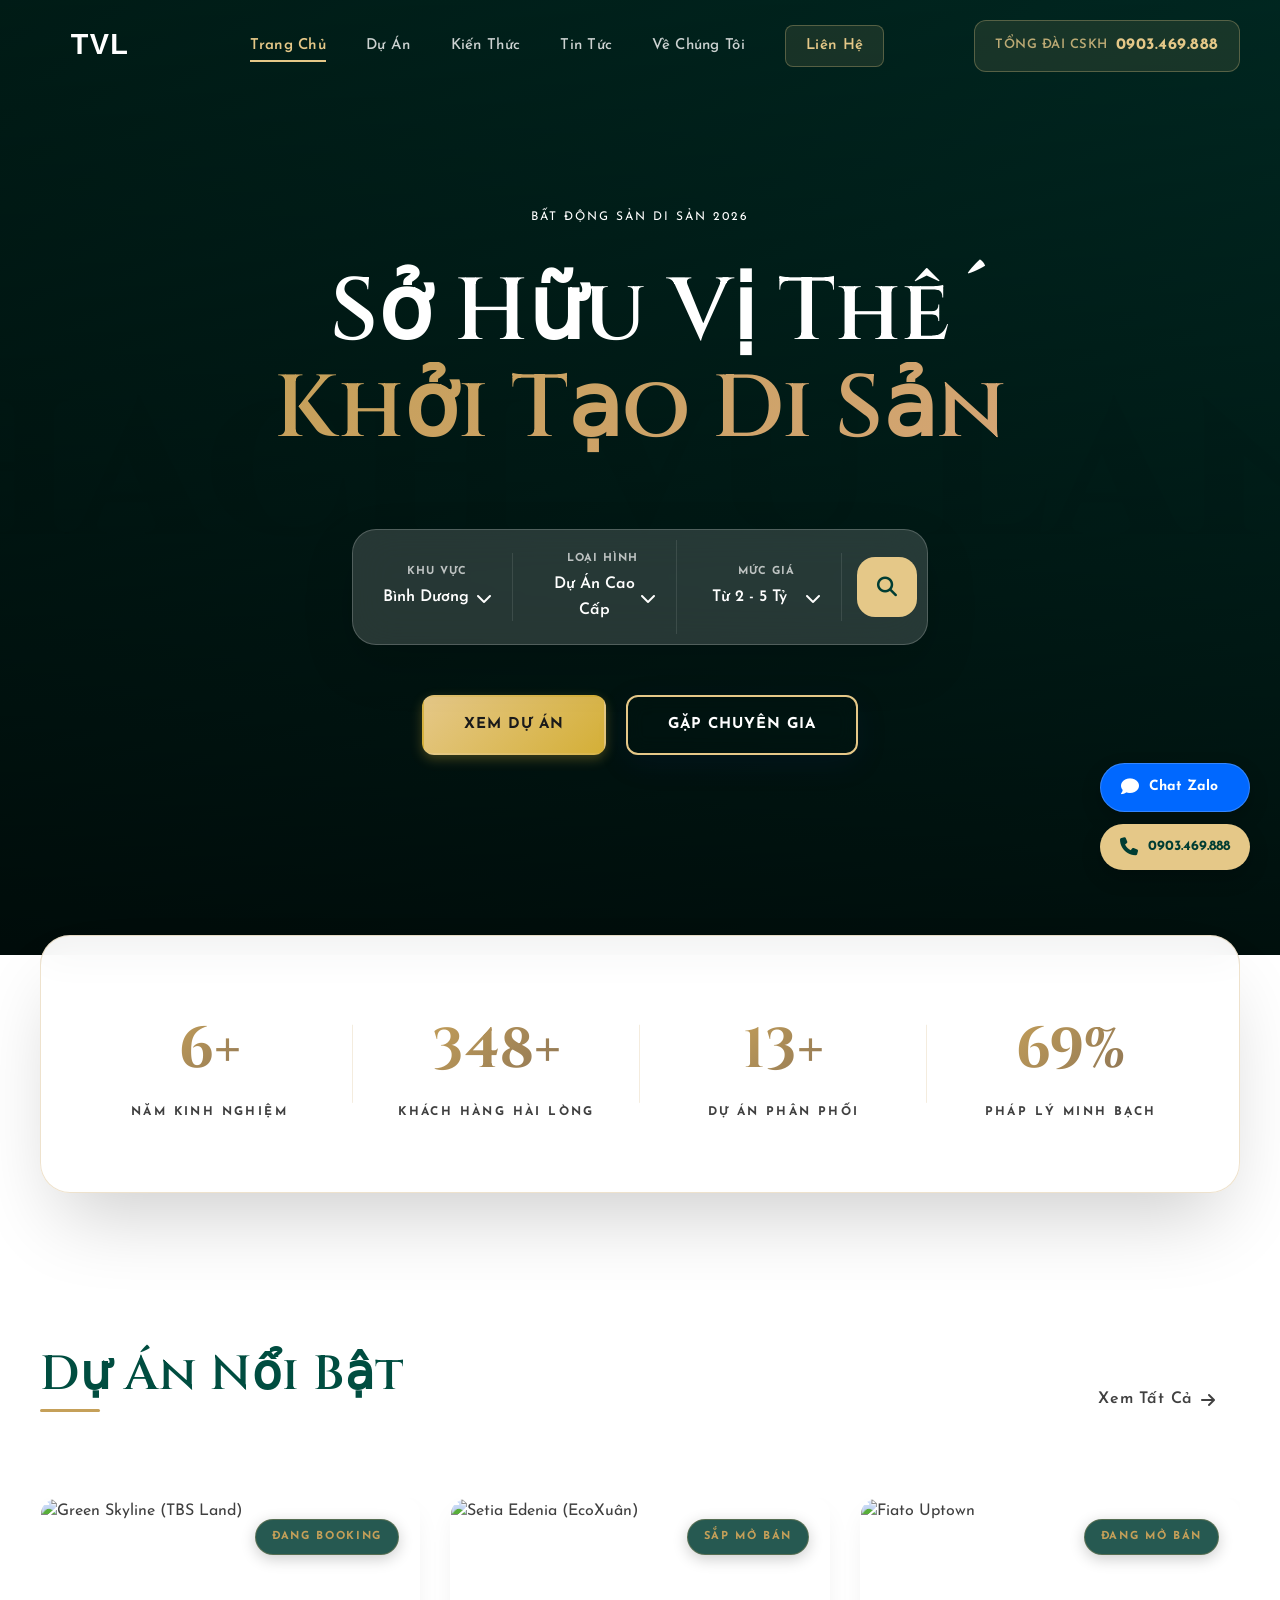
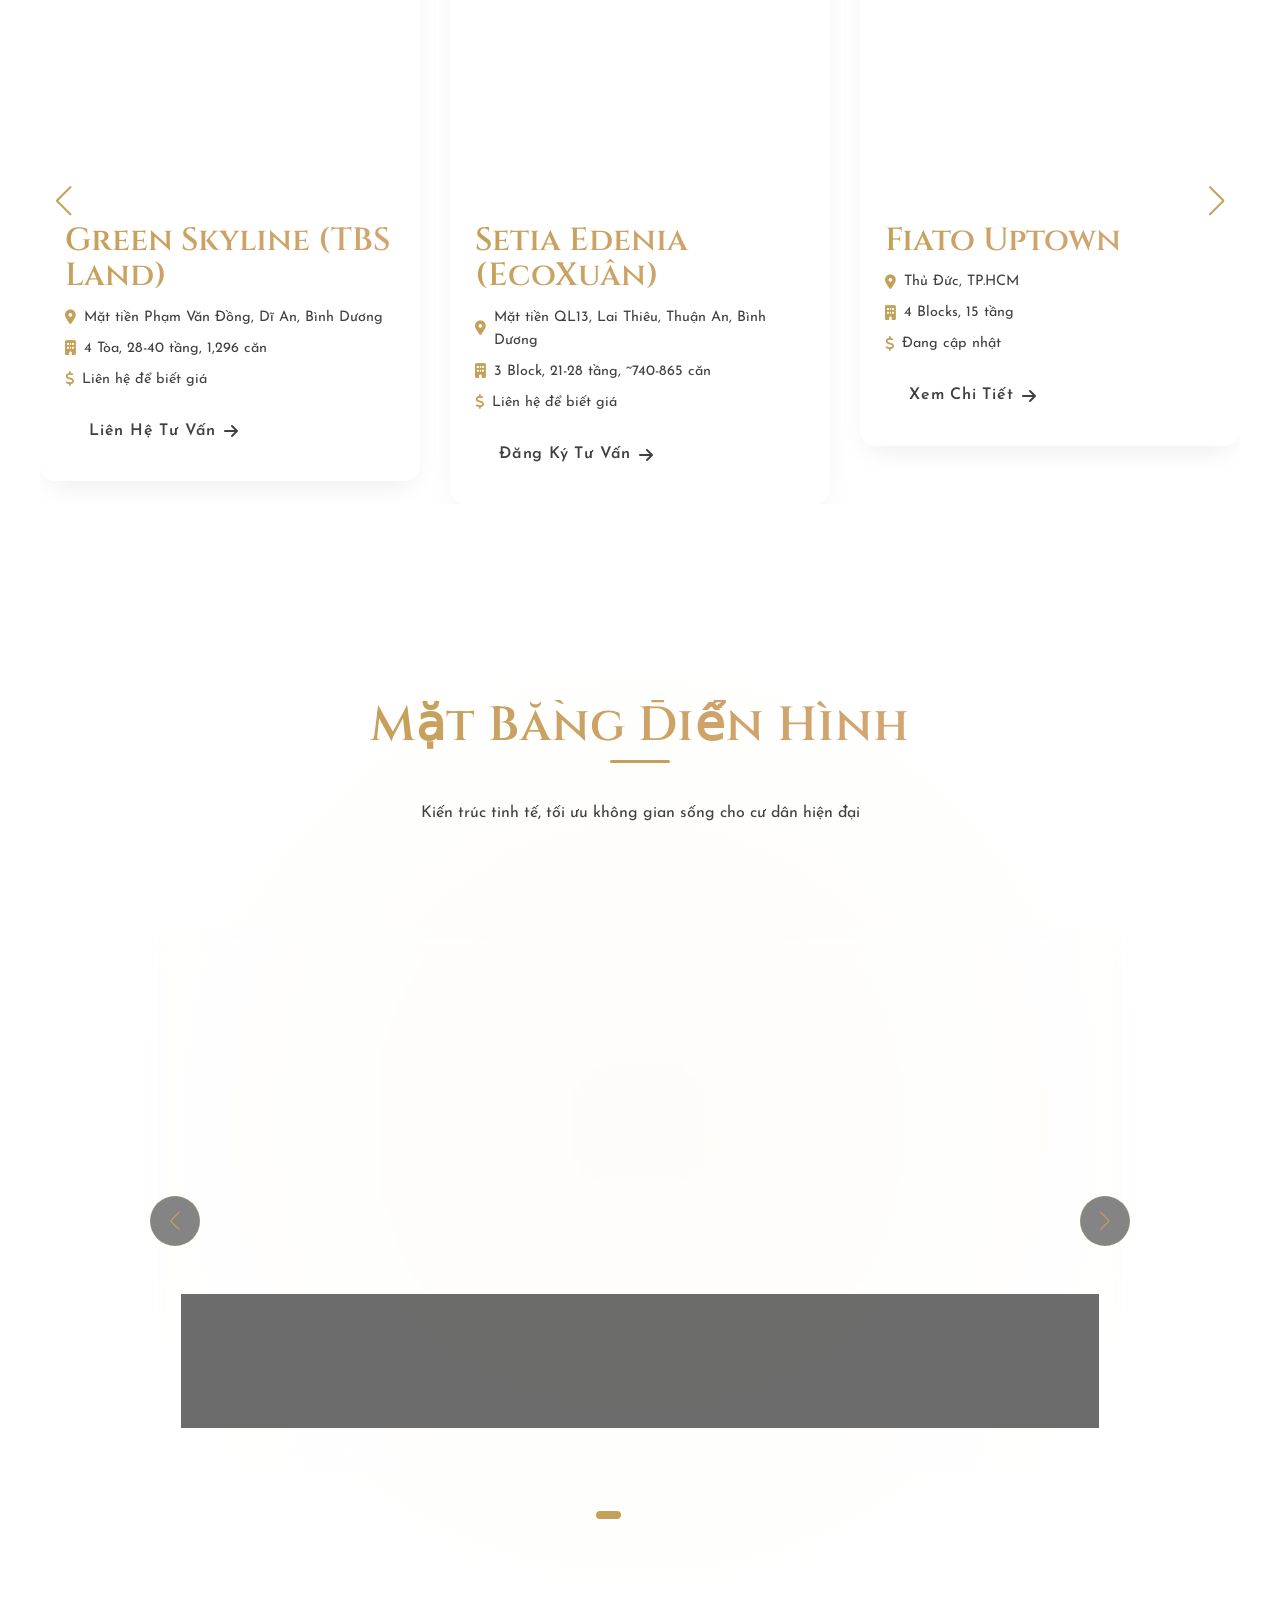
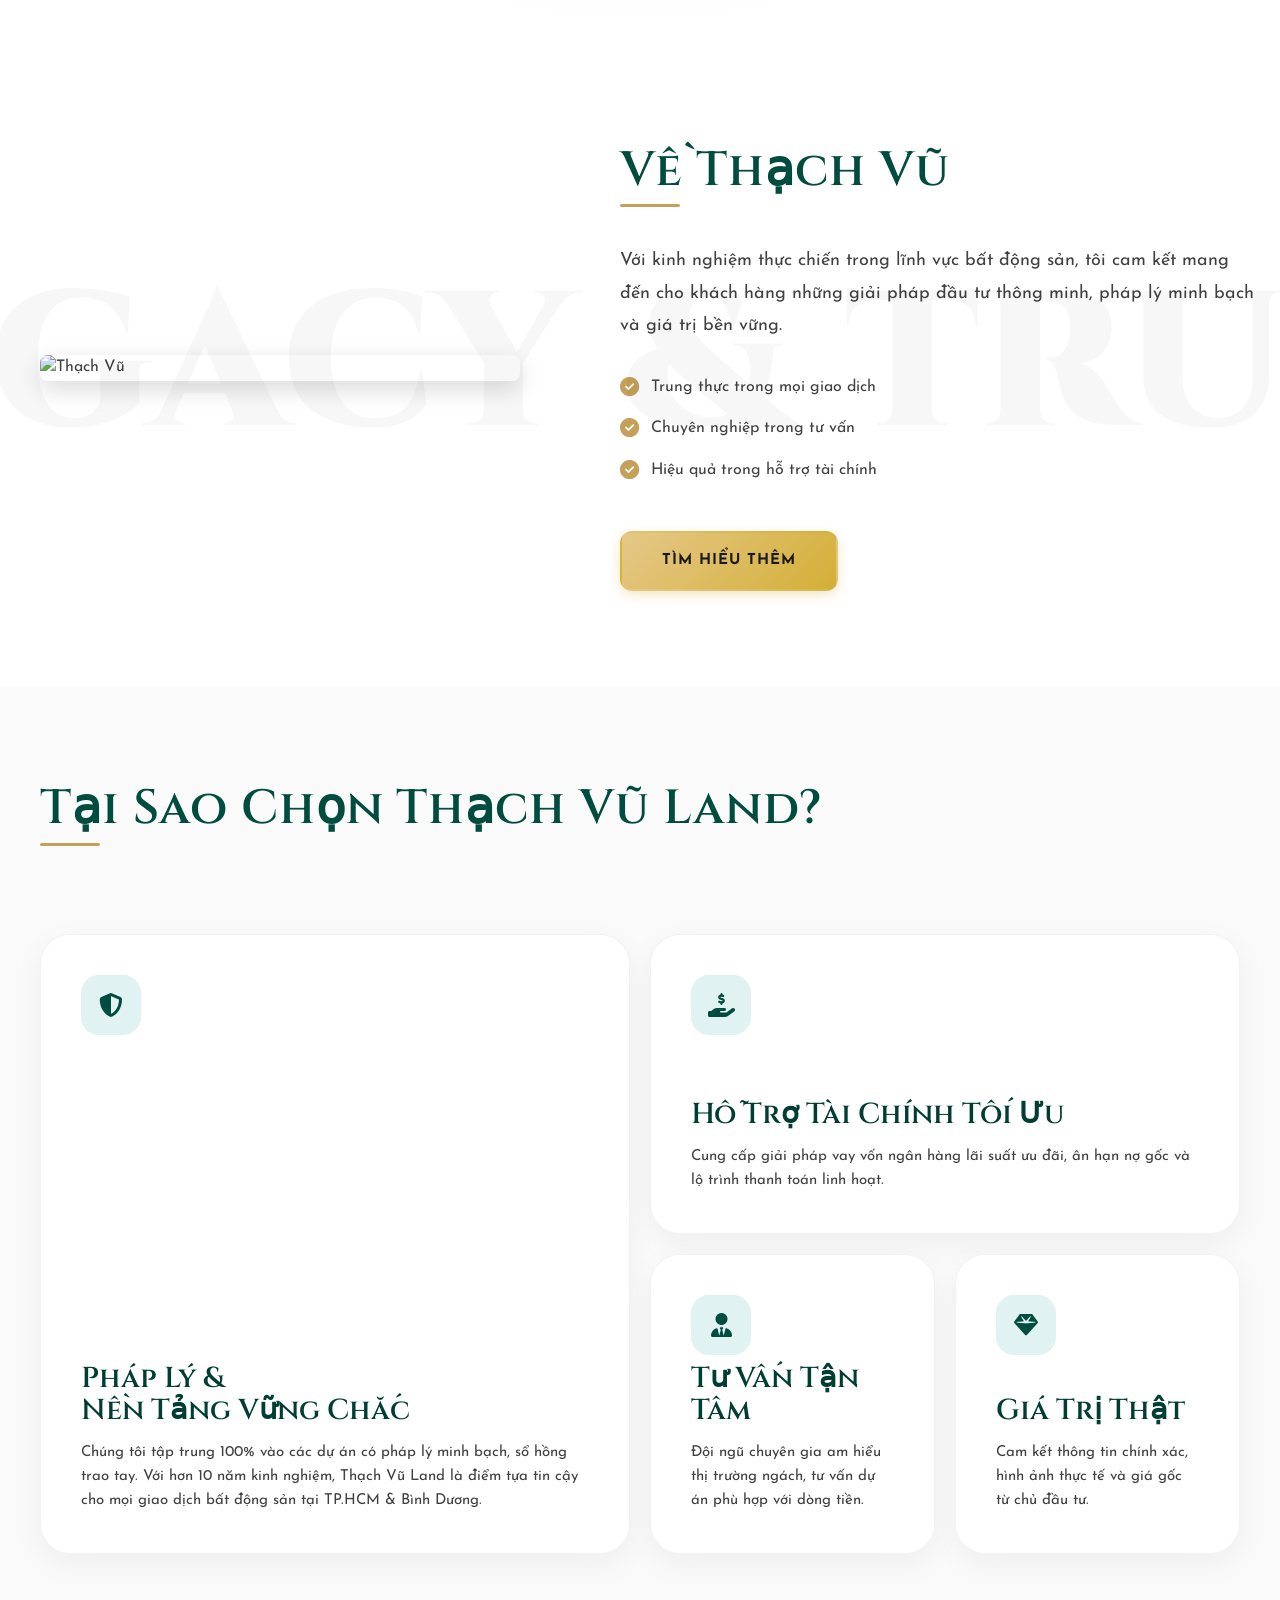
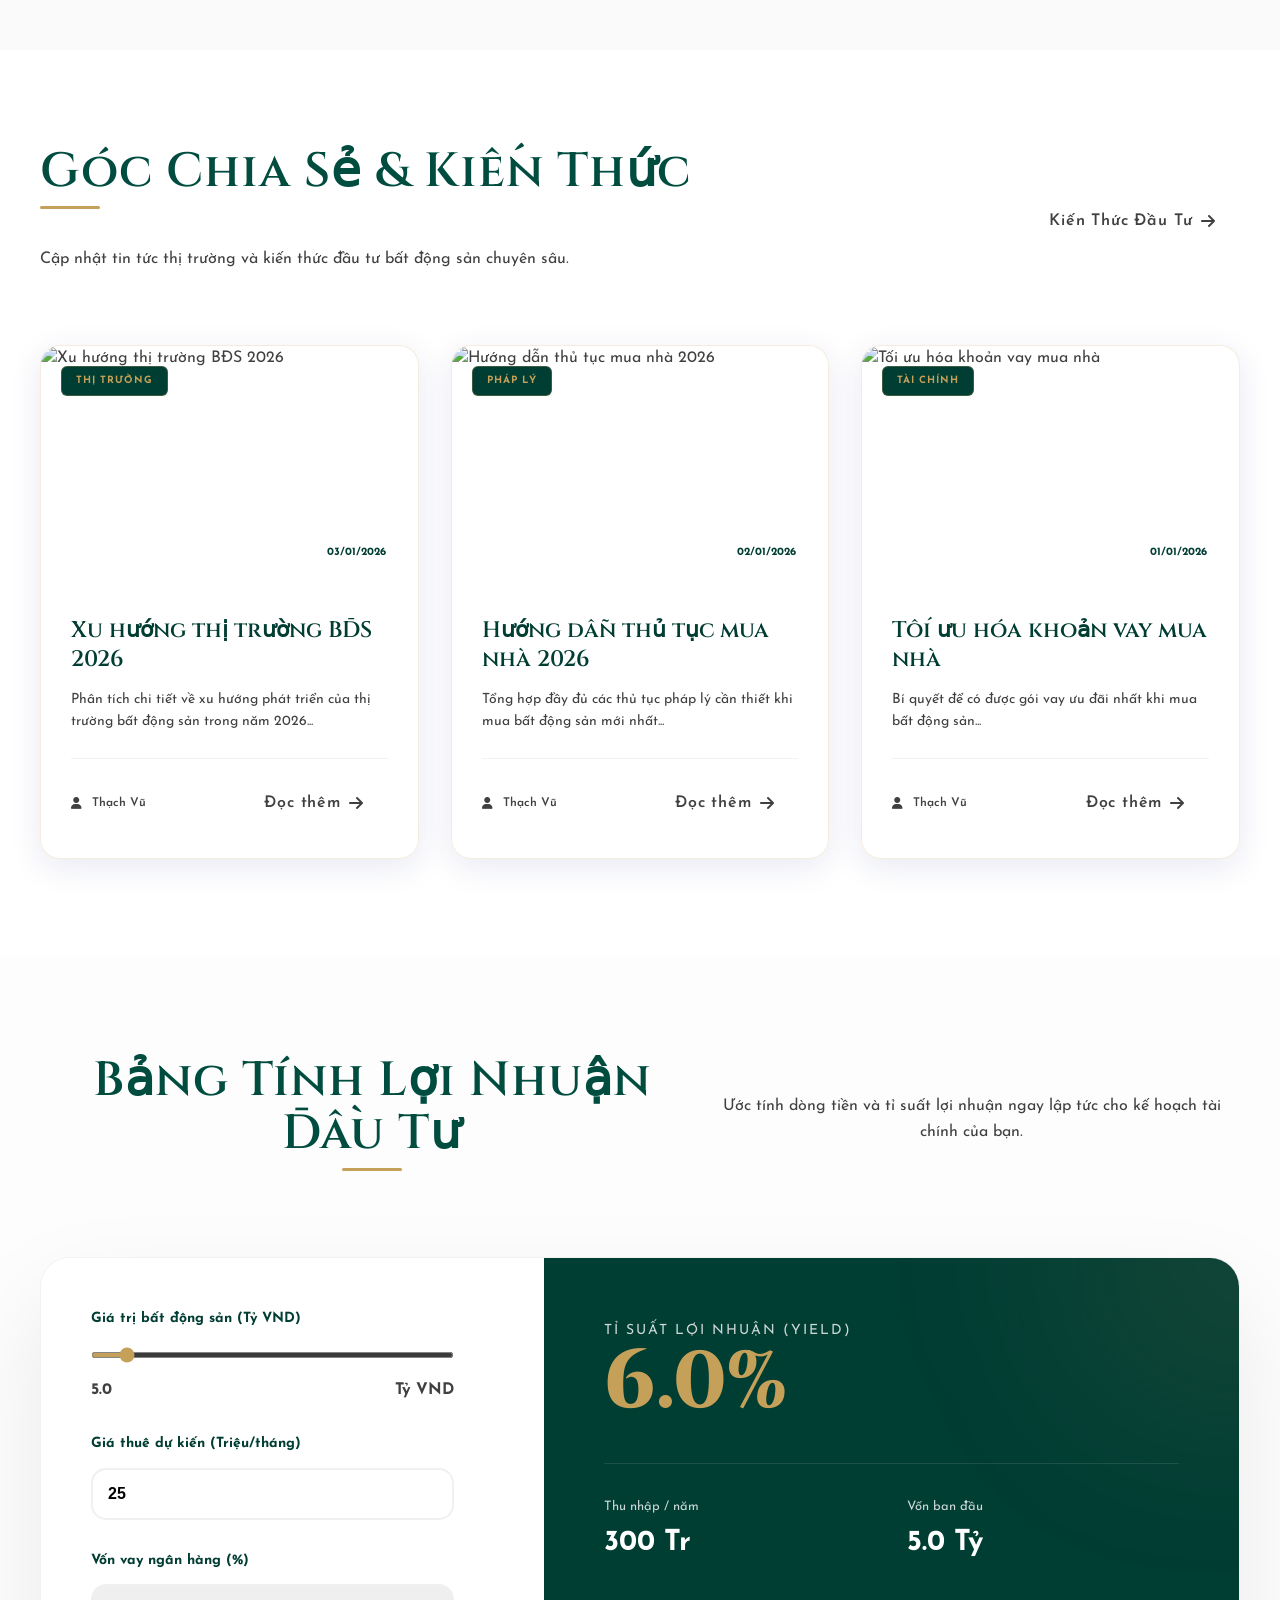
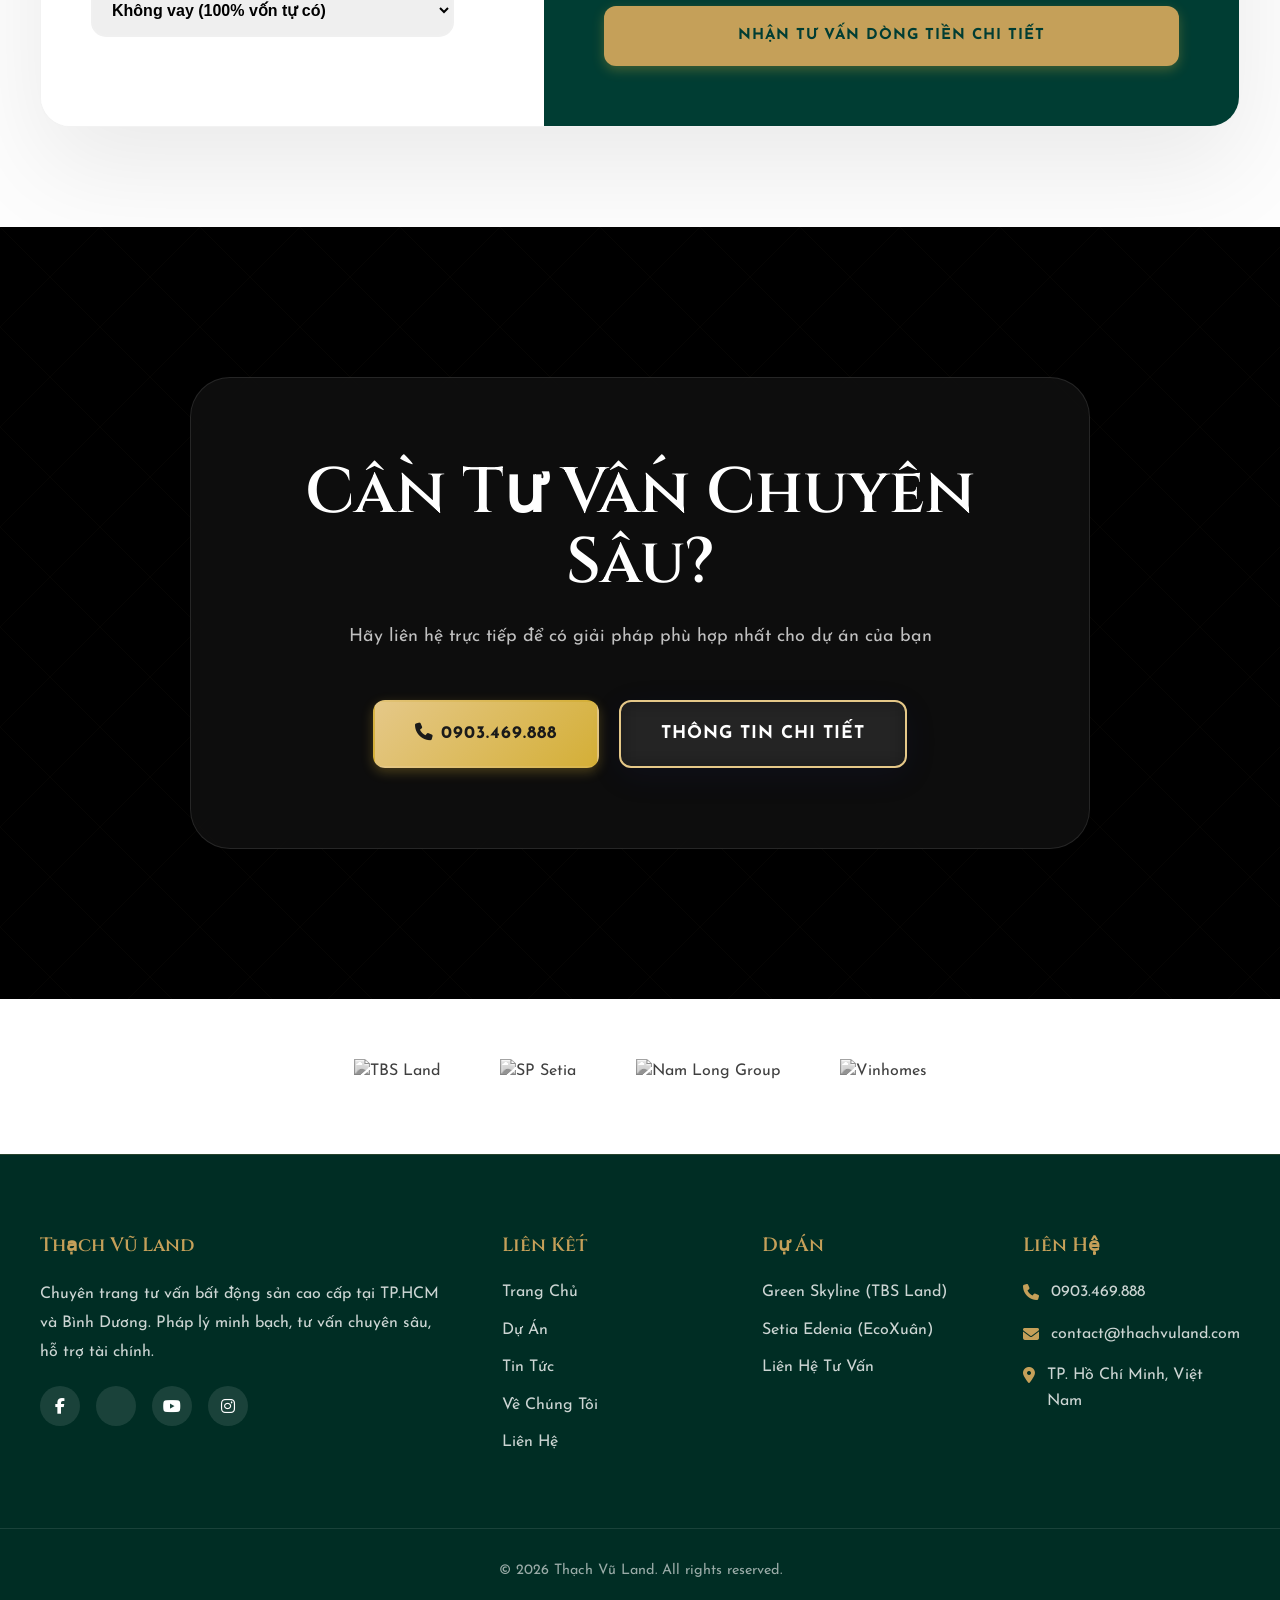
==== commit 4dbf2de3: "feat: Add Anthropic-styled news page and stylesheet, updating news detail page and navigation links " ====
--- a/index.html
+++ b/index.html
@@ -77,7 +77,7 @@
                 <a href="#home" class="nav-link active">Trang chủ</a>
                 <a href="#projects" class="nav-link">Dự án</a>
                 <a href="knowledge.html" class="nav-link">Kiến thức</a>
-                <a href="#news" class="nav-link">Tin tức</a>
+                <a href="news-anthropic.html" class="nav-link">Tin tức</a>
                 <a href="#about" class="nav-link">Về chúng tôi</a>
                 <a href="#contact" class="nav-link nav-cta">Liên hệ</a>
             </nav>
@@ -103,7 +103,7 @@
         <ul>
             <li><a href="#home" class="active">Trang Chủ</a></li>
             <li><a href="#projects">Dự Án</a></li>
-            <li><a href="#news">Tin Tức</a></li>
+            <li><a href="news-anthropic.html">Tin Tức</a></li>
             <li><a href="#about">Về Chúng Tôi</a></li>
             <li><a href="#contact">Liên Hệ</a></li>
         </ul>
@@ -523,7 +523,7 @@
                         <ul>
                             <li><a href="#home">Trang Chủ</a></li>
                             <li><a href="#projects">Dự Án</a></li>
-                            <li><a href="#news">Tin Tức</a></li>
+                            <li><a href="news-anthropic.html">Tin Tức</a></li>
                             <li><a href="#about">Về Chúng Tôi</a></li>
                             <li><a href="#contact">Liên Hệ</a></li>
                         </ul>
--- a/styles/main.css
+++ b/styles/main.css
@@ -2811,4 +2811,463 @@
     .floating-btn {
         padding: 14px;
     }
-}+}
+/* ============================================
+   NEWS PORTAL REDESIGN (TVL STYLE)
+   ============================================ */
+
+:root {
+    /* Category Colors */
+    --cat-market: #3B82F6;   /* Blue */
+    --cat-finance: #F59E0B;  /* Orange */
+    --cat-projects: #8B5CF6; /* Purple */
+    --cat-guides: #14B8A6;   /* Teal */
+    --cat-video: #EF4444;    /* Red */
+    
+    /* Layout */
+    --sidebar-width: 350px;
+    --content-gap: 40px;
+}
+
+/* 1. HERO SEARCH SECTION */
+.news-hero-modern {
+    padding: 120px 0 60px;
+    background: linear-gradient(to bottom, #f8fafc, #f1f5f9);
+    border-bottom: 1px solid rgba(0,0,0,0.05);
+}
+
+.news-hero-modern .container {
+    max-width: 1000px; /* Focus width */
+    text-align: center;
+}
+
+.category-pills {
+    display: flex;
+    gap: 10px;
+    overflow-x: auto;
+    padding: 10px 5px;
+    justify-content: center;
+    margin-bottom: 30px;
+    scrollbar-width: none; /* Firefox */
+}
+
+.category-pills::-webkit-scrollbar {
+    display: none;
+}
+
+.category-pill {
+    padding: 8px 20px;
+    white-space: nowrap;
+    background: white;
+    border: 1px solid #e2e8f0;
+    border-radius: 50px;
+    font-size: 14px;
+    font-weight: 600;
+    color: var(--neutral-700);
+    cursor: pointer;
+    transition: all 0.2s ease;
+    box-shadow: 0 2px 4px rgba(0,0,0,0.02);
+}
+
+.category-pill:hover,
+.category-pill.active {
+    background: var(--primary-700);
+    color: var(--accent-gold);
+    border-color: var(--primary-700);
+    transform: translateY(-2px);
+    box-shadow: 0 4px 12px rgba(0,77,64,0.15);
+}
+
+.modern-search-bar {
+    position: relative;
+    max-width: 800px;
+    margin: 0 auto 30px;
+    background: white;
+    border-radius: 16px;
+    padding: 8px;
+    box-shadow: 0 10px 30px rgba(0,0,0,0.08);
+    border: 1px solid rgba(0,0,0,0.05);
+    display: flex;
+    align-items: center;
+}
+
+.modern-search-bar i {
+    font-size: 20px;
+    color: var(--neutral-500);
+    margin: 0 15px 0 10px;
+}
+
+.modern-search-bar input {
+    flex: 1;
+    border: none;
+    font-size: 16px;
+    font-family: var(--font-body);
+    padding: 10px 0;
+    outline: none;
+    color: var(--neutral-900);
+}
+
+.modern-search-bar button {
+    background: var(--primary-700);
+    color: white;
+    padding: 12px 30px;
+    border-radius: 12px;
+    font-weight: 600;
+    transition: background 0.3s ease;
+}
+
+.modern-search-bar button:hover {
+    background: var(--primary-500);
+}
+
+.quick-filters {
+    display: flex;
+    justify-content: center;
+    gap: 15px;
+    flex-wrap: wrap;
+}
+
+.filter-chip {
+    display: flex;
+    align-items: center;
+    gap: 6px;
+    font-size: 13px;
+    color: var(--neutral-600);
+    background: rgba(255,255,255,0.6);
+    padding: 6px 12px;
+    border-radius: 8px;
+    cursor: pointer;
+    border: 1px solid transparent;
+}
+
+.filter-chip:hover {
+    border-color: #cbd5e1;
+    background: white;
+}
+
+/* 2. MAIN LAYOUT (70/30 Split) */
+.news-portal-section {
+    padding: 60px 0;
+    background: #ffffff;
+}
+
+.news-portal-grid {
+    display: grid;
+    grid-template-columns: 1fr var(--sidebar-width);
+    gap: var(--content-gap);
+    align-items: start;
+}
+
+/* 3. FEATURED ARTICLE (Large) */
+.article-featured-hero {
+    position: relative;
+    border-radius: 16px;
+    overflow: hidden;
+    margin-bottom: 40px;
+    box-shadow: 0 20px 40px rgba(0,0,0,0.1);
+    group: relative;
+}
+
+.article-featured-hero .img-wrapper {
+    aspect-ratio: 16/9;
+    overflow: hidden;
+}
+
+.article-featured-hero img {
+    width: 100%;
+    height: 100%;
+    object-fit: cover;
+    transition: transform 0.6s cubic-bezier(0.25, 1, 0.5, 1);
+}
+
+.article-featured-hero:hover img {
+    transform: scale(1.03);
+}
+
+.article-featured-hero .content-overlay {
+    position: absolute;
+    bottom: 0;
+    left: 0;
+    width: 100%;
+    padding: 40px;
+    background: linear-gradient(to top, rgba(0,0,0,0.95), rgba(0,0,0,0.6) 60%, transparent);
+    color: white;
+    display: flex;
+    flex-direction: column;
+    justify-content: flex-end;
+}
+
+.category-tag {
+    display: inline-block;
+    padding: 4px 12px;
+    background: var(--primary-500);
+    color: white;
+    font-size: 11px;
+    font-weight: 700;
+    text-transform: uppercase;
+    border-radius: 4px;
+    margin-bottom: 12px;
+    align-self: flex-start;
+}
+
+/* Category Colors Modifiers */
+.category-tag.market { background: var(--cat-market); }
+.category-tag.finance { background: var(--cat-finance); }
+.category-tag.projects { background: var(--cat-projects); }
+.category-tag.guides { background: var(--cat-guides); }
+.category-tag.video { background: var(--cat-video); }
+
+.article-featured-hero h2 {
+    font-size: 2rem;
+    color: white;
+    margin-bottom: 12px;
+    line-height: 1.3;
+    text-shadow: 0 2px 4px rgba(0,0,0,0.3);
+}
+
+.article-featured-hero .excerpt {
+    font-size: 1rem;
+    color: rgba(255,255,255,0.9);
+    margin-bottom: 20px;
+    max-width: 800px;
+    display: -webkit-box;
+    -webkit-line-clamp: 2;
+    -webkit-box-orient: vertical;
+    overflow: hidden;
+}
+
+.meta-info {
+    display: flex;
+    align-items: center;
+    gap: 15px;
+    font-size: 13px;
+    color: rgba(255,255,255,0.7);
+}
+
+.meta-info img {
+    width: 24px;
+    height: 24px;
+    border-radius: 50%;
+    border: 1px solid white;
+}
+
+/* 4. GRID ARTICLES */
+.news-grid-modern {
+    display: grid;
+    grid-template-columns: repeat(2, 1fr);
+    gap: 30px;
+}
+
+.article-card-modern {
+    display: flex;
+    flex-direction: column;
+    background: white;
+    border-radius: 12px;
+    overflow: hidden;
+    transition: all 0.3s ease;
+    border: 1px solid transparent;
+}
+
+.article-card-modern:hover {
+    transform: translateY(-5px);
+    box-shadow: 0 10px 25px rgba(0,0,0,0.06);
+    border-color: rgba(0,0,0,0.05); /* Highlight border */
+}
+
+.article-card-modern .img-wrapper {
+    aspect-ratio: 4/3;
+    overflow: hidden;
+    position: relative;
+    border-radius: 12px;
+    margin-bottom: 15px;
+}
+
+.article-card-modern img {
+    width: 100%;
+    height: 100%;
+    object-fit: cover;
+    transition: transform 0.5s ease;
+}
+
+.article-card-modern:hover img {
+    transform: scale(1.05);
+}
+
+.article-card-modern .content {
+    padding: 0 5px;
+}
+
+.article-card-modern .title {
+    font-size: 1.15rem;
+    font-weight: 700;
+    line-height: 1.4;
+    margin-bottom: 10px;
+    color: var(--neutral-900);
+    font-family: var(--font-heading);
+}
+
+.article-card-modern .title:hover {
+    color: var(--primary-600);
+}
+
+.article-card-modern .meta {
+    font-size: 12px;
+    color: var(--neutral-500);
+    display: flex;
+    align-items: center;
+    gap: 10px;
+}
+
+/* 5. SIDEBAR */
+.sidebar-widget {
+    margin-bottom: 40px;
+    padding: 24px;
+    background: #fafafa;
+    border-radius: 16px;
+    border: 1px solid #f0f0f0;
+}
+
+.sidebar-heading {
+    font-size: 18px;
+    font-weight: 700;
+    margin-bottom: 20px;
+    padding-bottom: 10px;
+    border-bottom: 2px solid var(--accent-gold);
+    color: var(--primary-900);
+    font-family: var(--font-heading);
+}
+
+.trending-list {
+    display: flex;
+    flex-direction: column;
+    gap: 20px;
+}
+
+.trending-item {
+    display: flex;
+    gap: 15px;
+    align-items: flex-start;
+}
+
+.trending-item .rank {
+    font-size: 24px;
+    font-weight: 900;
+    color: #e2e8f0;
+    line-height: 1;
+    min-width: 30px;
+}
+
+.trending-item .thumb {
+    width: 70px;
+    height: 70px;
+    border-radius: 8px;
+    object-fit: cover;
+    flex-shrink: 0;
+}
+
+.trending-item .info h4 {
+    font-size: 14px;
+    font-weight: 600;
+    margin-bottom: 5px;
+    line-height: 1.4;
+}
+
+.trending-item:hover h4 {
+    color: var(--primary-600);
+}
+
+.trending-item .date {
+    font-size: 11px;
+    color: var(--neutral-500);
+}
+
+.newsletter-box {
+    text-align: center;
+}
+
+.newsletter-box input {
+    width: 100%;
+    padding: 12px;
+    border: 1px solid #e2e8f0;
+    border-radius: 8px;
+    margin-bottom: 10px;
+    outline: none;
+}
+
+.newsletter-box input:focus {
+    border-color: var(--primary-500);
+}
+
+.newsletter-box button {
+    width: 100%;
+    background: var(--primary-700);
+    color: white;
+    padding: 12px;
+    border-radius: 8px;
+    font-weight: 600;
+    transition: background 0.3s ease;
+}
+
+.newsletter-box button:hover {
+    background: var(--primary-900);
+}
+
+.tags-cloud {
+    display: flex;
+    flex-wrap: wrap;
+    gap: 8px;
+}
+
+.tag-item {
+    padding: 4px 12px;
+    background: white;
+    border: 1px solid #e2e8f0;
+    border-radius: 4px;
+    font-size: 12px;
+    color: var(--neutral-600);
+    transition: all 0.2s ease;
+}
+
+.tag-item:hover {
+    border-color: var(--accent-gold);
+    color: var(--primary-700);
+    background: #fffdf5;
+}
+
+/* RESPONSIVE */
+@media (max-width: 1024px) {
+    .news-portal-grid {
+        grid-template-columns: 1fr; /* Stack sidebar below */
+        gap: 60px;
+    }
+    
+    .news-sidebar {
+        display: grid;
+        grid-template-columns: 1fr 1fr;
+        gap: 20px;
+    }
+    
+    .sidebar-widget {
+        margin-bottom: 0;
+        height: 100%;
+    }
+}
+
+@media (max-width: 768px) {
+    .news-grid-modern {
+        grid-template-columns: 1fr;
+    }
+    
+    .news-sidebar {
+        grid-template-columns: 1fr;
+    }
+    
+    .article-featured-hero h2 {
+        font-size: 1.5rem;
+    }
+    
+    .category-pills {
+        justify-content: flex-start;
+        padding-left: 20px; /* Safe area for swipe */
+    }
+}
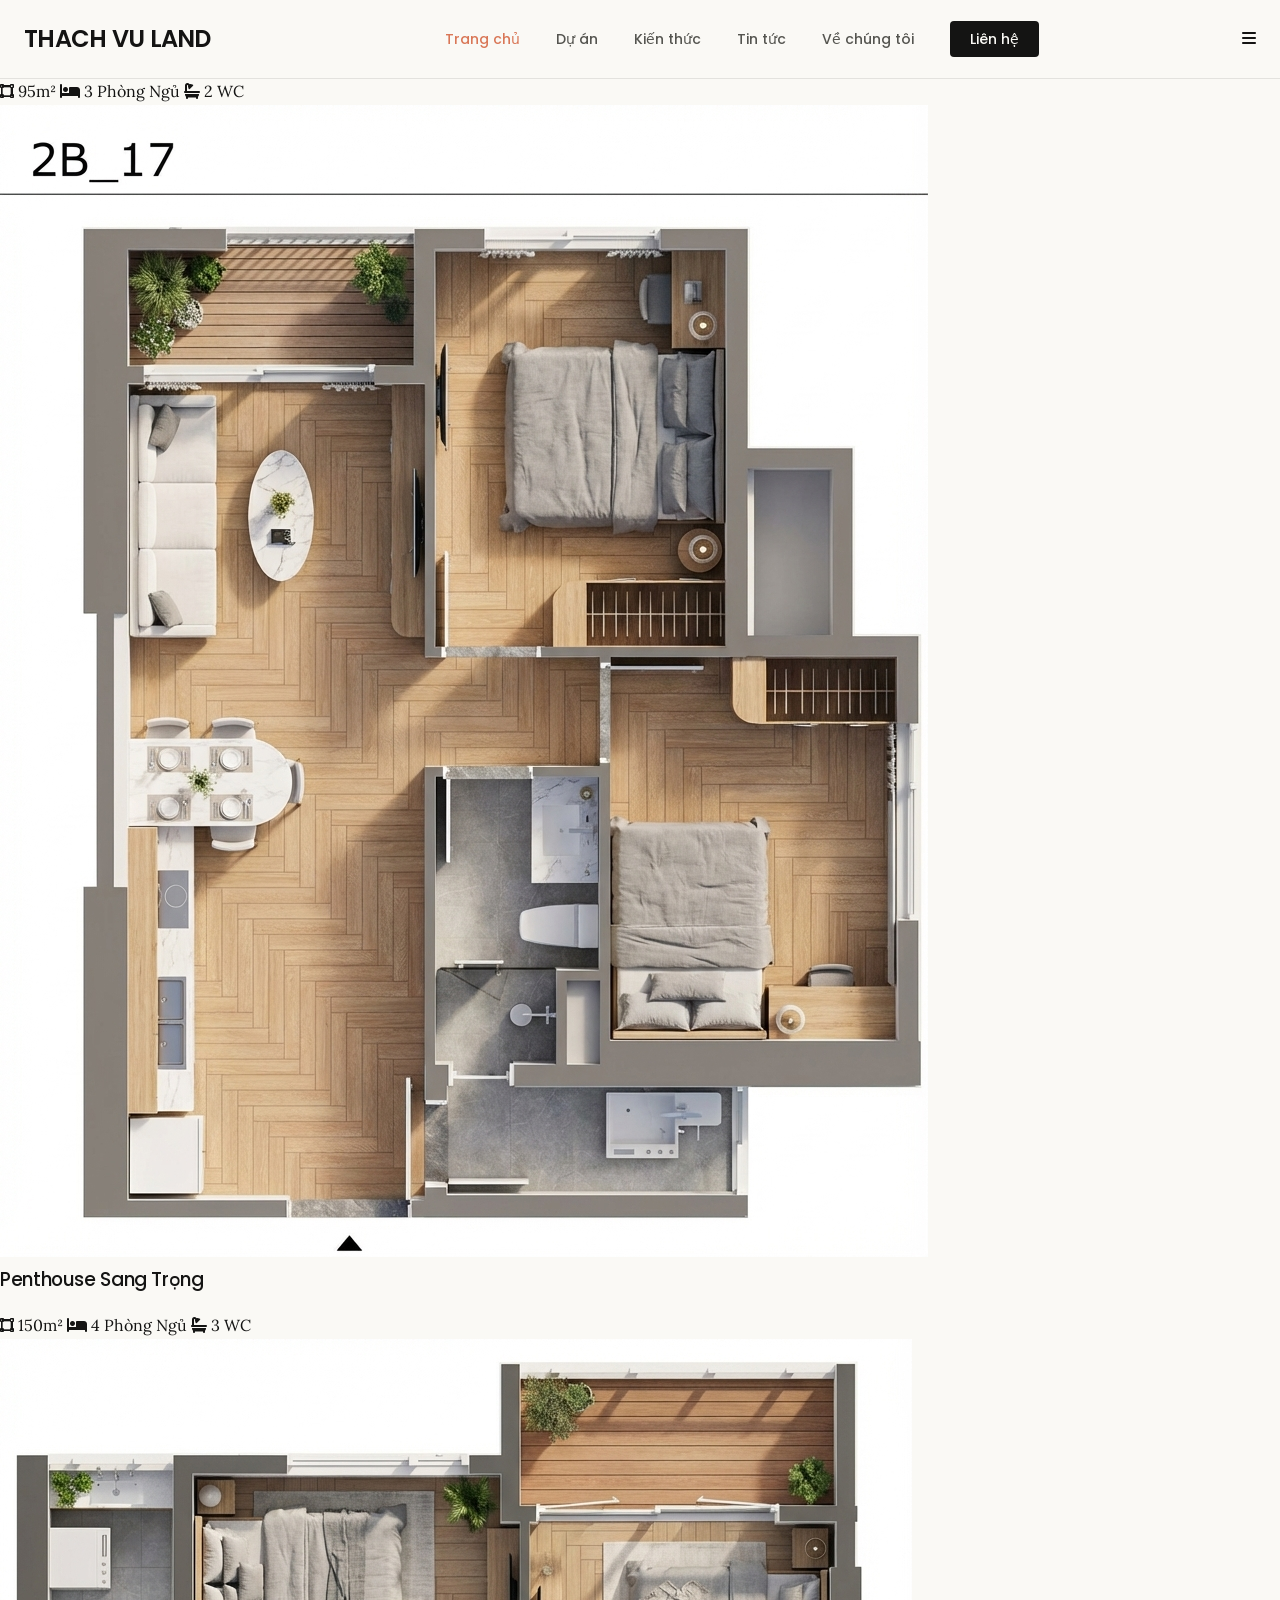
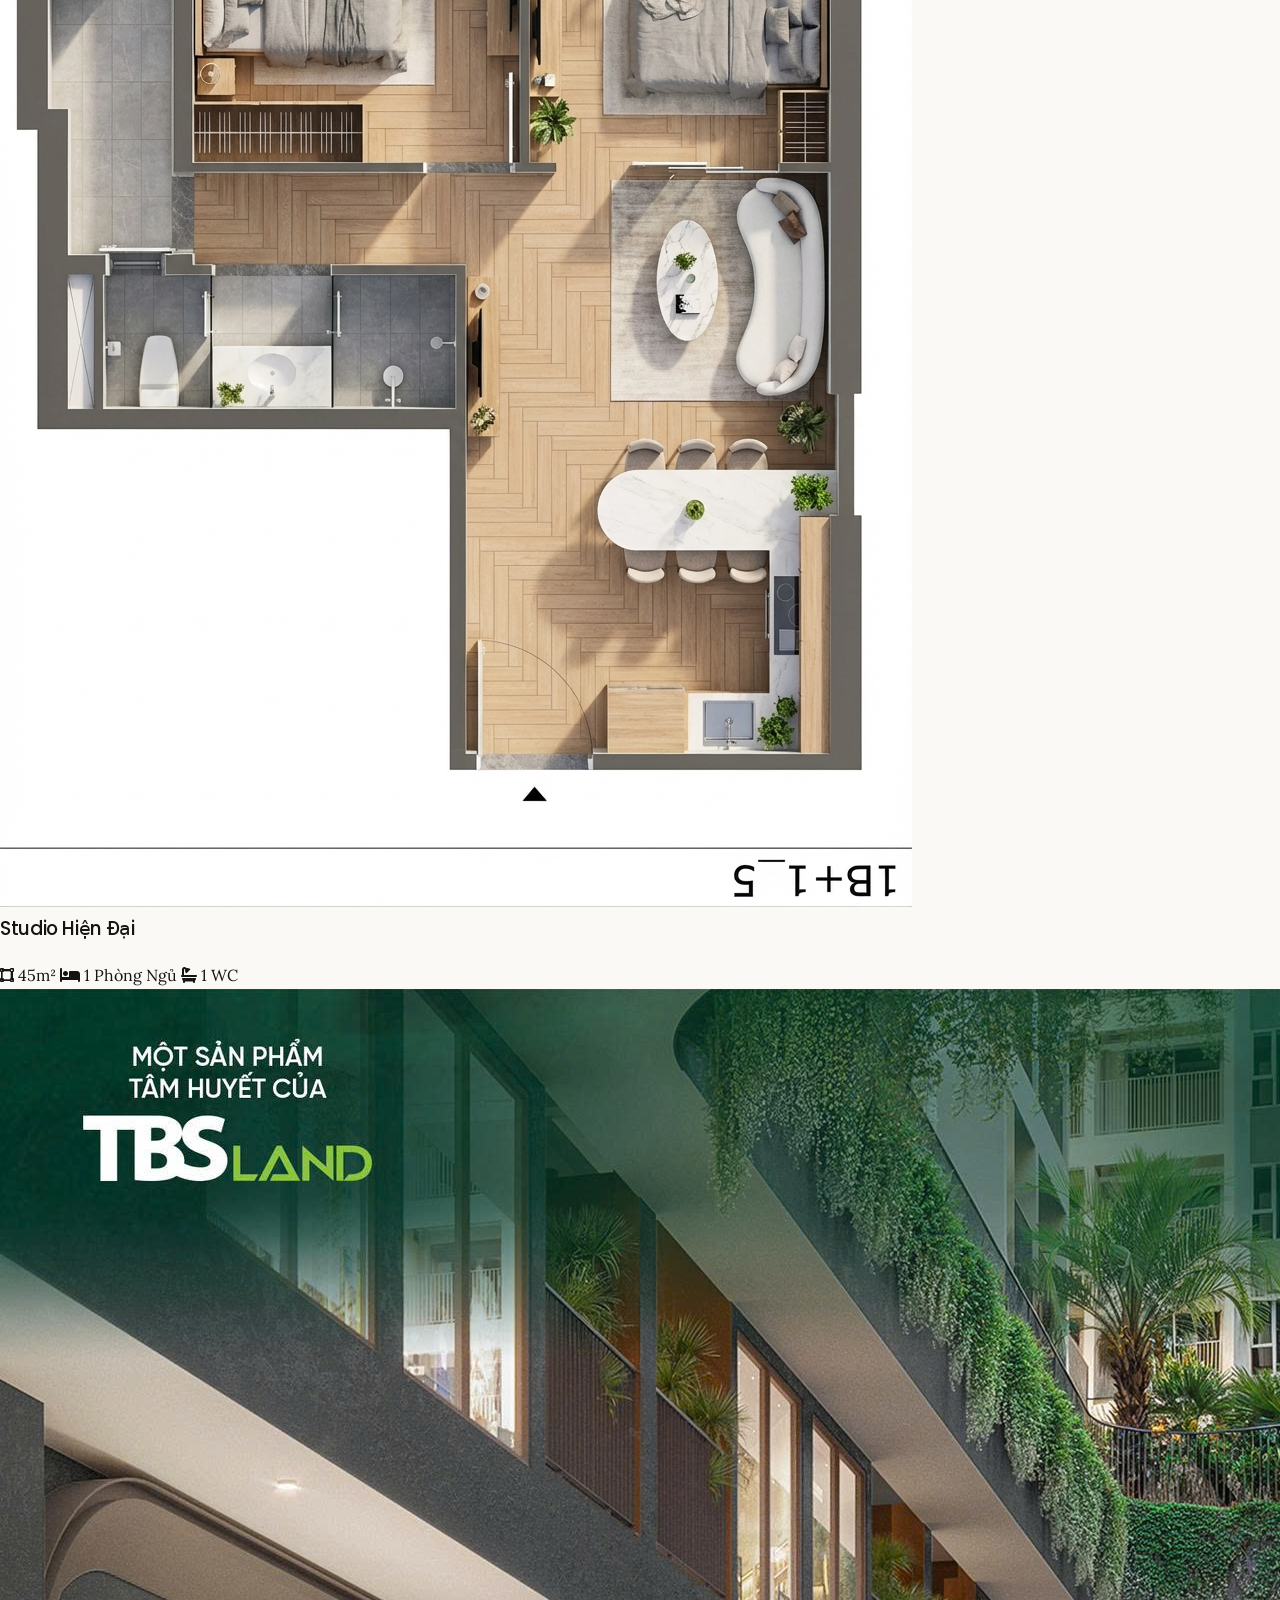
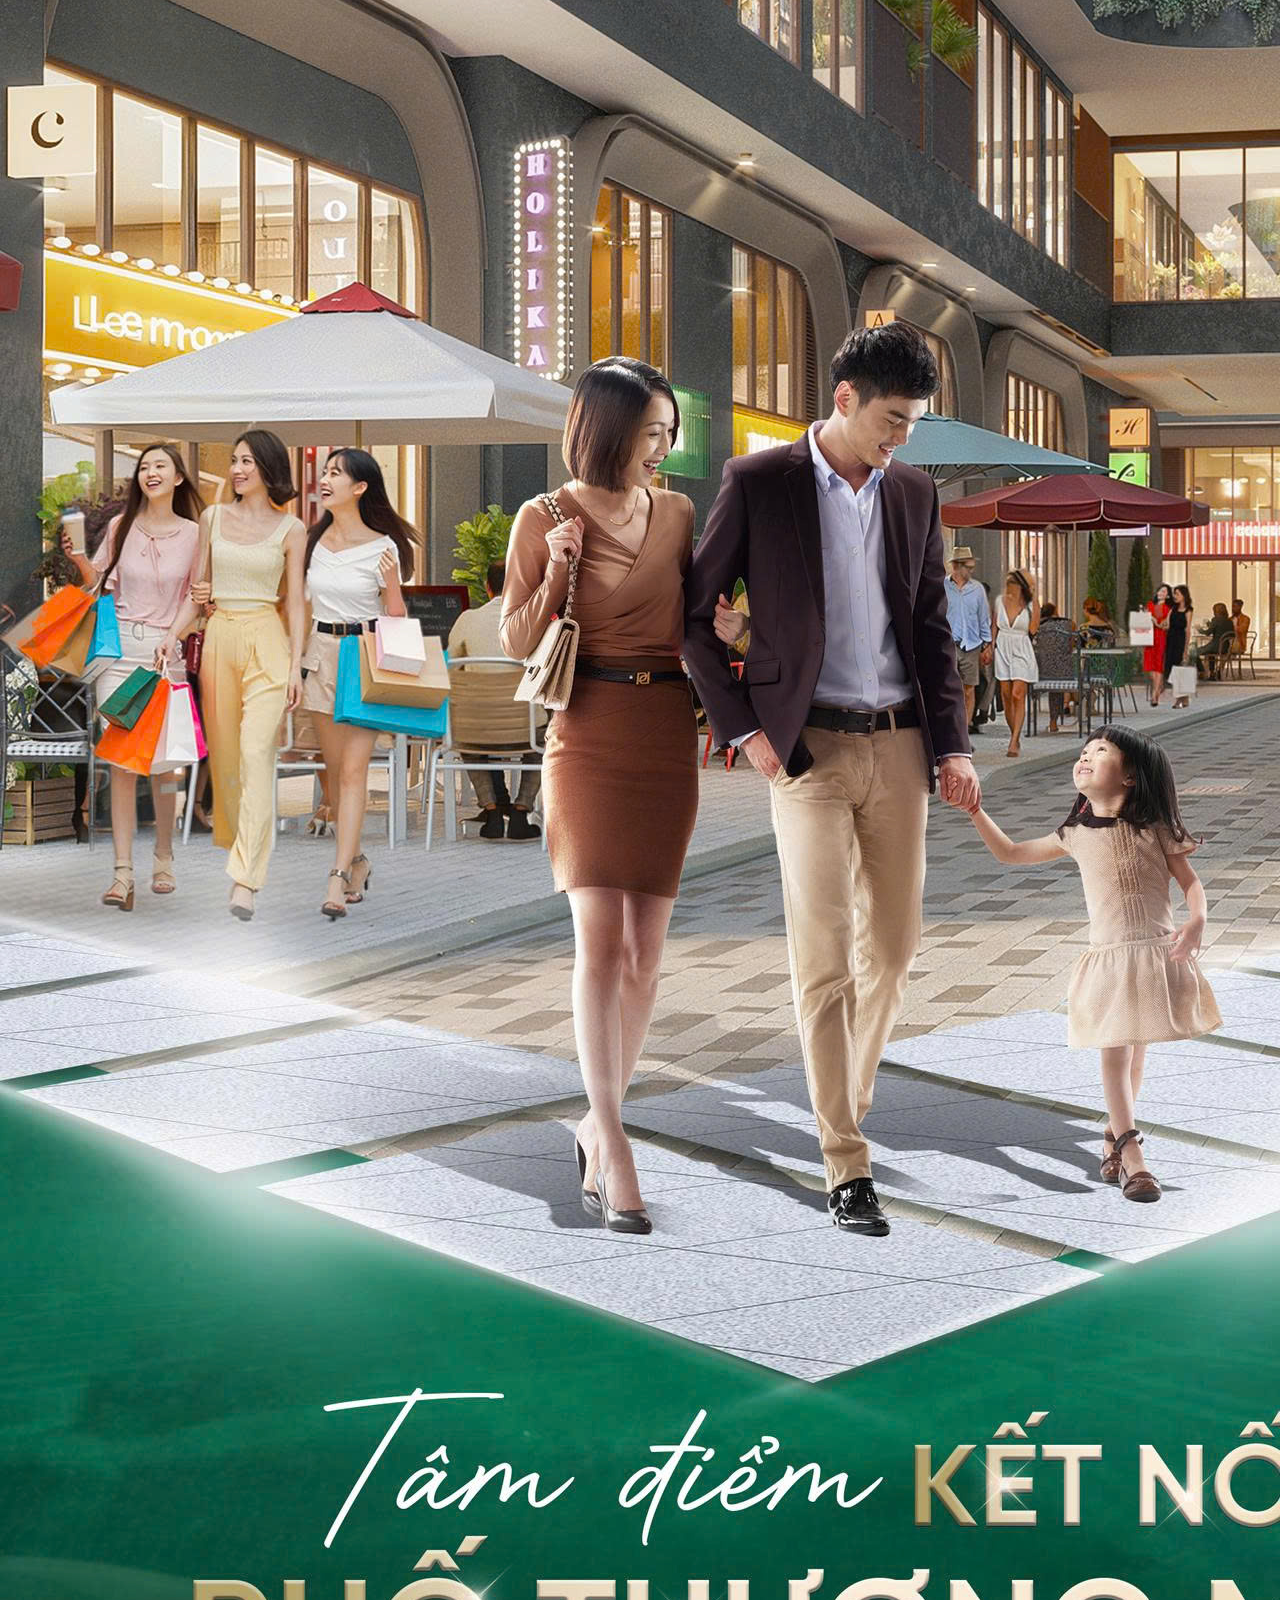
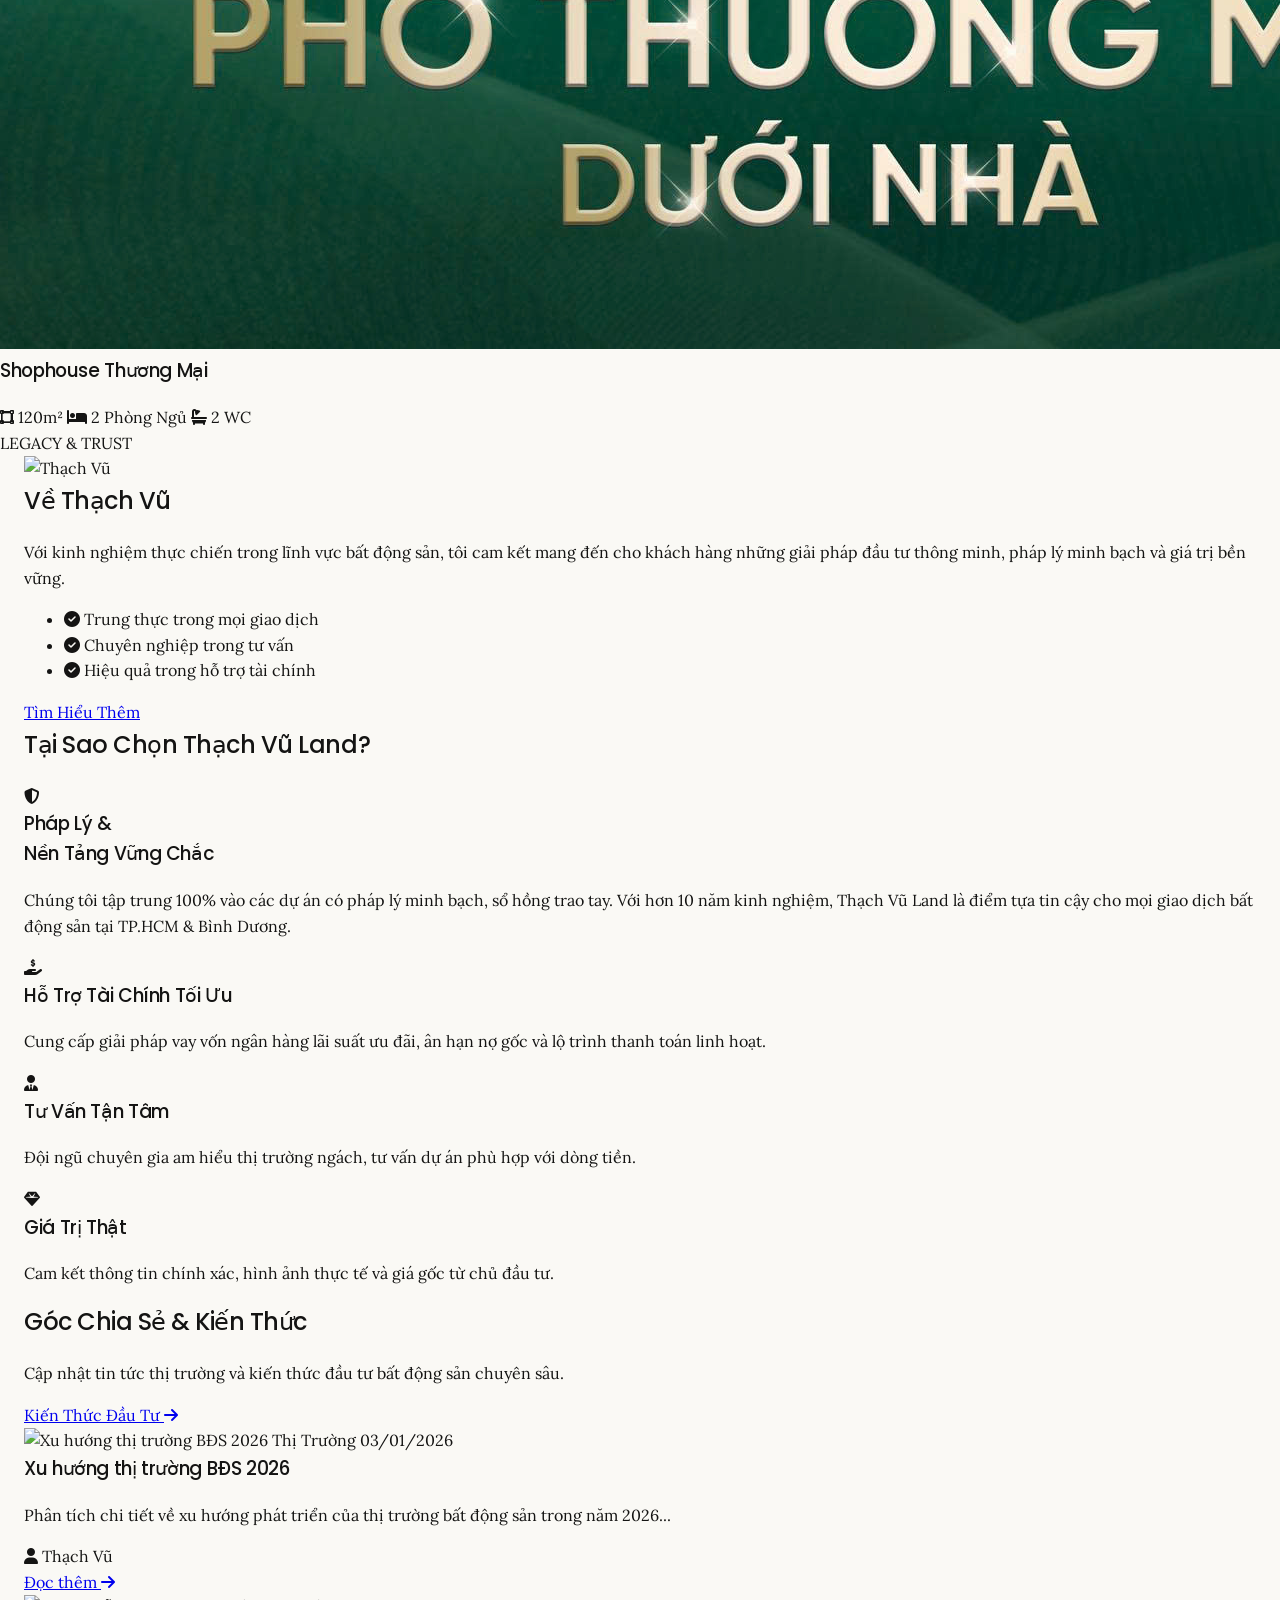
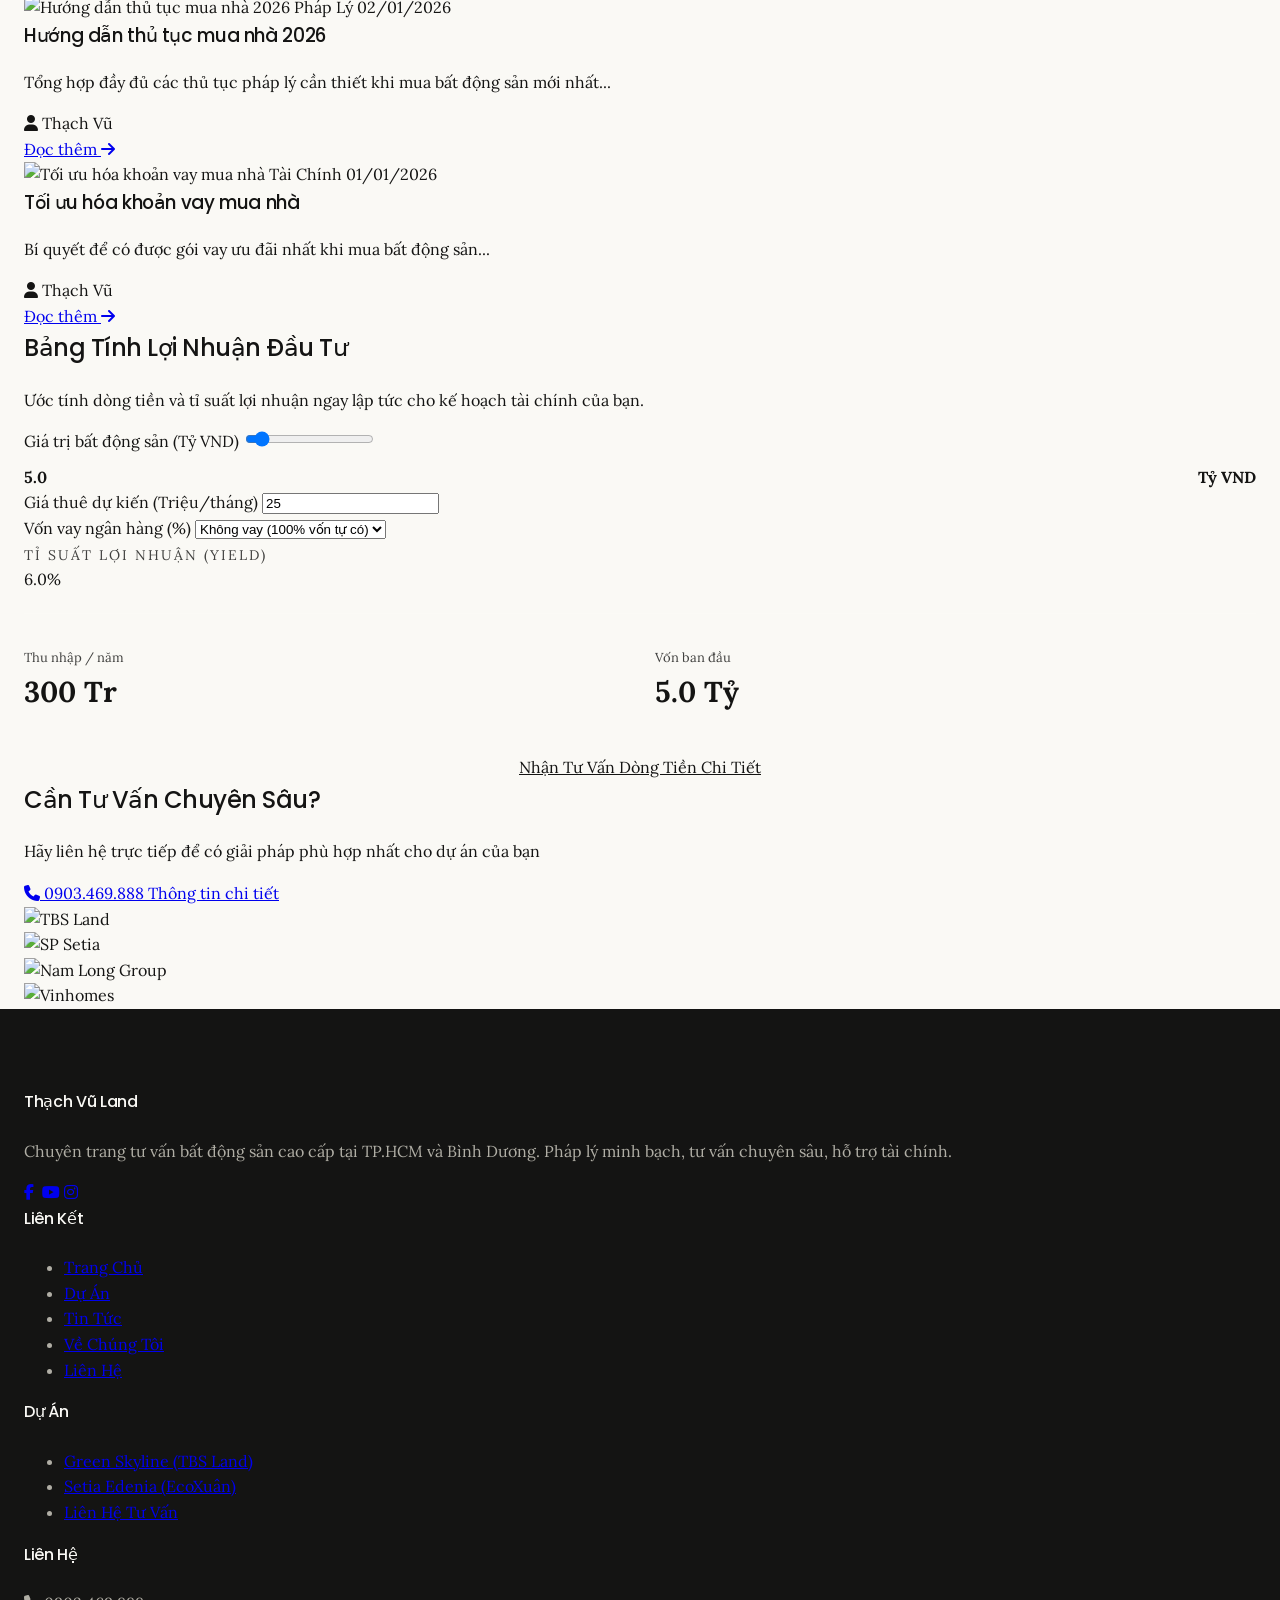
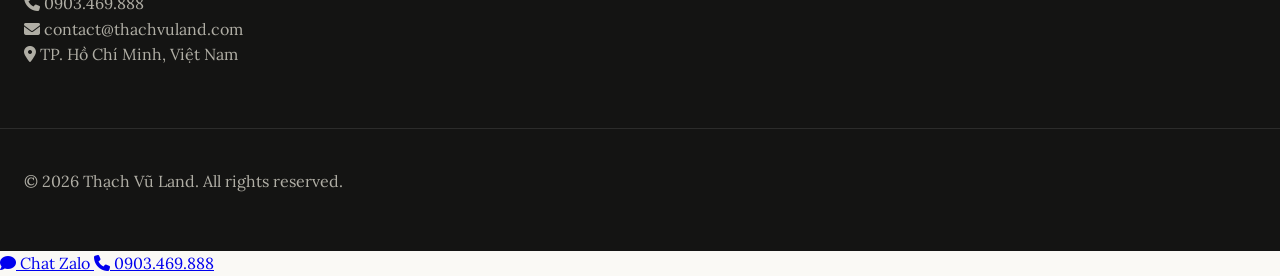
==== commit f1306c10: "feat: Overhaul homepage structure, standardize navigation links, and add new test assets." ====
--- a/index.html
+++ b/index.html
@@ -17,62 +17,16 @@
     <!-- Open Graph / Facebook -->
     <meta property="og:type" content="website">
     <meta property="og:url" content="https://thachvuland.com/">
-    <meta property="og:title" content="Thạch Vũ Land - Tư Vấn Bất Động Sản Cao Cấp">
-    <meta property="og:description" content="Chuyên trang tư vấn bất động sản cao cấp tại TP.HCM và Bình Dương.">
-    <meta property="og:image" content="https://thachvuland.com/og-image.jpg">
-
-    <!-- Performance Optimization -->
-    <meta name="theme-color" content="#003d33">
-    <link rel="preconnect" href="https://fonts.googleapis.com">
-    <link rel="preconnect" href="https://fonts.gstatic.com" crossorigin>
-    <link rel="preconnect" href="https://cdnjs.cloudflare.com">
-    <link rel="dns-prefetch" href="https://unpkg.com">
-    <link rel="dns-prefetch" href="https://cdn.jsdelivr.net">
-
-    <!-- Fonts with display=swap for better performance -->
-    <link
-        href="https://fonts.googleapis.com/css2?family=Playfair+Display:wght@400;600;700&family=Be+Vietnam+Pro:wght@300;400;600;700&display=swap"
-        rel="stylesheet">
-
-    <!-- Icons -->
     <link rel="stylesheet" href="https://cdnjs.cloudflare.com/ajax/libs/font-awesome/6.5.1/css/all.min.css">
-
-    <!-- AOS Animation -->
-    <link href="https://unpkg.com/aos@2.3.4/dist/aos.css" rel="stylesheet">
-
-    <!-- Swiper -->
-    <link rel="stylesheet" href="https://cdn.jsdelivr.net/npm/swiper@10/swiper-bundle.min.css">
-
-    <!-- Custom CSS -->
-    <link rel="stylesheet" href="styles/main.css">
+    <link rel="stylesheet" href="styles/anthropic.css">
 </head>
 
 <body>
-    <!-- Page Transition Loader -->
-    <div class="page-loader" id="pageTransition">
-        <div class="spinner"></div>
-        <p>Đang tải...</p>
-    </div>
 
     <!-- Header -->
-    <header class="site-header" id="siteHeader">
+    <header class="site-header">
         <div class="header-container">
-            <a href="index.html" class="logo">
-                <svg width="120" height="48" viewBox="0 0 200 80" xmlns="http://www.w3.org/2000/svg">
-                    <style>
-                        .tvl-text {
-                            font-family: 'Inter', 'Segoe UI', Roboto, Helvetica, Arial, sans-serif;
-                            font-weight: 800;
-                            letter-spacing: 0.05em;
-                            fill: currentColor;
-                            text-anchor: middle;
-                            dominant-baseline: middle;
-                        }
-                    </style>
-                    <text x="50%" y="50%" font-size="48" class="tvl-text">TVL</text>
-                </svg>
-            </a>
-
+            <a href="index.html" class="logo">THACH VU <span>LAND</span></a>
             <nav class="main-nav">
                 <a href="#home" class="nav-link active">Trang chủ</a>
                 <a href="#projects" class="nav-link">Dự án</a>
@@ -81,422 +35,263 @@
                 <a href="#about" class="nav-link">Về chúng tôi</a>
                 <a href="#contact" class="nav-link nav-cta">Liên hệ</a>
             </nav>
-
-            <div class="header-cta">
-                <a href="tel:0903469888" class="hotline-btn">
-                    <span class="label">Tổng Đài CSKH</span>
-                    <span class="number">0903.469.888</span>
-                </a>
-            </div>
-
-            <button class="mobile-menu-toggle" id="mobileMenuToggle" aria-label="Mở menu điều hướng"
-                aria-expanded="false" aria-controls="mobileMenu">
-                <span></span>
-                <span></span>
-                <span></span>
-            </button>
+            <div class="mobile-menu-btn">
+                <i class="fas fa-bars"></i>
+            </div>
         </div>
     </header>
 
-    <!-- Mobile Menu -->
-    <nav class="mobile-menu" id="mobileMenu" role="navigation" aria-label="Menu chính di động">
-        <ul>
-            <li><a href="#home" class="active">Trang Chủ</a></li>
-            <li><a href="#projects">Dự Án</a></li>
-            <li><a href="news-anthropic.html">Tin Tức</a></li>
-            <li><a href="#about">Về Chúng Tôi</a></li>
-            <li><a href="#contact">Liên Hệ</a></li>
-        </ul>
-        <div class="mobile-menu-contact">
-            <a href="tel:0903469888" class="btn-primary">
-                <i class="fas fa-phone"></i> Gọi Ngay
-            </a>
-        </div>
-    </nav>
-
-    <main>
-        <!-- Hero Section -->
-        <!-- Premium Hero Section -->
-        <section class="hero-section" id="home">
-            <div id="heroBackground" class="hero-background"></div>
-            <div class="hero-overlay"></div>
-            <div class="container container-hero relative z-10" style="padding-top: 100px; padding-bottom: 100px;">
-                <div class="hero-content text-center" style="max-width: 900px; margin: 0 auto; text-align: center;"
-                    data-aos="fade-up">
-                    <span class="hero-v2-badge liquid-glass"
-                        style="color: white; border-color: rgba(255,255,255,0.3); padding: 8px 16px; border-radius: 100px; font-size: 12px; letter-spacing: 2px;">BẤT
-                        ĐỘNG SẢN DI SẢN 2026</span>
-                    <h1 class="hero-title cinzel"
-                        style="font-size: clamp(2.5rem, 8vw, 5.5rem); line-height: 1.1; margin: 30px 0; color: white;">
-                        Sở Hữu Vị Thế<br><span class="text-gradient">Khởi Tạo Di Sản</span></h1>
-
-                    <!-- Glass Search Filter -->
-                    <div class="glass-filter" data-aos="fade-up" data-aos-delay="200">
-                        <div class="filter-group">
-                            <span class="filter-label">Khu Vực</span>
-                            <div class="filter-value">Bình Dương <i class="fas fa-chevron-down"></i></div>
-                        </div>
-                        <div class="filter-group">
-                            <span class="filter-label">Loại Hình</span>
-                            <div class="filter-value">Dự Án Cao Cấp <i class="fas fa-chevron-down"></i></div>
-                        </div>
-                        <div class="filter-group">
-                            <span class="filter-label">Mức Giá</span>
-                            <div class="filter-value">Từ 2 - 5 Tỷ <i class="fas fa-chevron-down"></i></div>
-                        </div>
-                        <button class="btn-search">
-                            <i class="fas fa-search"></i>
-                        </button>
-                    </div>
-
-                    <div class="hero-cta-group"
-                        style="margin-top: 50px; display: flex; gap: 20px; justify-content: center;">
-                        <button class="btn-primary neon-glow" onclick="window.location.href='#projects'">Xem Dự
-                            Án</button>
-                        <a href="tel:0903469888" class="btn-secondary glass-morphism">Gặp Chuyên Gia</a>
-                    </div>
-                </div>
-            </div>
-            <!-- Animated Watermark -->
-            <div class="section-watermark">THACH VU LAND</div>
-        </section>
-
-        <!-- Stats Bar -->
-        <section class="stats-bar">
-            <div class="container">
-                <div class="stats-grid">
-                    <div class="stat-item" data-aos="fade-up" data-aos-delay="100">
-                        <div class="stat-number text-gradient">10+</div>
-                        <div class="stat-label">Năm Kinh Nghiệm</div>
-                    </div>
-                    <div class="stat-item" data-aos="fade-up" data-aos-delay="200">
-                        <div class="stat-number text-gradient">500+</div>
-                        <div class="stat-label">Khách Hàng Hài Lòng</div>
-                    </div>
-                    <div class="stat-item" data-aos="fade-up" data-aos-delay="300">
-                        <div class="stat-number text-gradient">20+</div>
-                        <div class="stat-label">Dự Án Phân Phối</div>
-                    </div>
-                    <div class="stat-item" data-aos="fade-up" data-aos-delay="400">
-                        <div class="stat-number text-gradient">100%</div>
-                        <div class="stat-label">Pháp Lý Minh Bạch</div>
-                    </div>
-                </div>
-            </div>
-        </section>
-
-        <!-- Featured Projects -->
-        <section class="featured-projects" id="projects">
-            <div class="container">
-                <div class="section-header">
-                    <h2 class="section-title" data-aos="fade-up">Dự Án Nổi Bật</h2>
-                    <a href="projects.html" class="btn-ghost" data-aos="fade-up">Xem Tất Cả <i
-                            class="fas fa-arrow-right"></i></a>
-                </div>
-
-                <div class="projects-slider swiper" data-aos="fade-up" data-aos-delay="200">
-                    <div class="swiper-wrapper" id="projectSliderWrapper">
-                        <!-- Projects will be rendered here by JS -->
-                    </div>
-
-                    <div class="swiper-button-prev"></div>
-                    <div class="swiper-button-next"></div>
-                </div>
-            </div>
-        </section>
-
-        <!-- Floor Plans Slideshow -->
-        <section class="floor-plans-section" id="floor-plans">
-            <div class="container">
-                <div class="section-header text-center" style="display: block; margin-bottom: 60px;">
-                    <h2 class="section-title text-gradient" data-aos="fade-up">Mặt Bằng Điển Hình</h2>
-                    <p class="section-subtitle" data-aos="fade-up" data-aos-delay="100">Kiến trúc tinh tế, tối ưu không
-                        gian
-                        sống cho cư dân hiện đại</p>
-                </div>
-
-                <div class="floor-plans-slider swiper" data-aos="zoom-in" data-aos-delay="200">
-                    <div class="swiper-wrapper">
-                        <!-- Slide 1 -->
-                        <div class="swiper-slide">
-                            <div class="floor-plan-card glass-morphism">
-                                <div class="floor-plan-image">
-                                    <img src="mat%20bang%20mau/Generated%20Image%20December%2024,%202025%20-%203_41PM.jpeg"
-                                        alt="Mặt bằng điển hình 1">
-                                </div>
-                                <div class="floor-plan-info">
-                                    <h3 class="floor-plan-title">Căn Hộ 2 Phòng Ngủ</h3>
-                                    <div class="floor-plan-details">
-                                        <span><i class="fas fa-vector-square"></i> 75m²</span>
-                                        <span><i class="fas fa-bed"></i> 2 Phòng Ngủ</span>
-                                        <span><i class="fas fa-bath"></i> 2 WC</span>
-                                    </div>
-                                </div>
-                            </div>
-                        </div>
-                        <!-- Slide 2 -->
-                        <div class="swiper-slide">
-                            <div class="floor-plan-card glass-morphism">
-                                <div class="floor-plan-image">
-                                    <img src="mat%20bang%20mau/Generated%20Image%20December%2024,%202025%20-%203_42PM%20(1).jpeg"
-                                        alt="Mặt bằng điển hình 2">
-                                </div>
-                                <div class="floor-plan-info">
-                                    <h3 class="floor-plan-title">Căn Hộ 3 Phòng Ngủ</h3>
-                                    <div class="floor-plan-details">
-                                        <span><i class="fas fa-vector-square"></i> 95m²</span>
-                                        <span><i class="fas fa-bed"></i> 3 Phòng Ngủ</span>
-                                        <span><i class="fas fa-bath"></i> 2 WC</span>
-                                    </div>
-                                </div>
-                            </div>
-                        </div>
-                        <!-- Slide 3 -->
-                        <div class="swiper-slide">
-                            <div class="floor-plan-card glass-morphism">
-                                <div class="floor-plan-image">
-                                    <img src="mat%20bang%20mau/Generated%20Image%20December%2024,%202025%20-%203_43PM.jpeg"
-                                        alt="Mặt bằng điển hình 3">
-                                </div>
-                                <div class="floor-plan-info">
-                                    <h3 class="floor-plan-title">Penthouse Sang Trọng</h3>
-                                    <div class="floor-plan-details">
-                                        <span><i class="fas fa-vector-square"></i> 150m²</span>
-                                        <span><i class="fas fa-bed"></i> 4 Phòng Ngủ</span>
-                                        <span><i class="fas fa-bath"></i> 3 WC</span>
-                                    </div>
-                                </div>
-                            </div>
-                        </div>
-                        <!-- Slide 4 -->
-                        <div class="swiper-slide">
-                            <div class="floor-plan-card glass-morphism">
-                                <div class="floor-plan-image">
-                                    <img src="mat%20bang%20mau/Generated%20Image%20December%2024,%202025%20-%203_44PM.jpeg"
-                                        alt="Mặt bằng điển hình 4">
-                                </div>
-                                <div class="floor-plan-info">
-                                    <h3 class="floor-plan-title">Studio Hiện Đại</h3>
-                                    <div class="floor-plan-details">
-                                        <span><i class="fas fa-vector-square"></i> 45m²</span>
-                                        <span><i class="fas fa-bed"></i> 1 Phòng Ngủ</span>
-                                        <span><i class="fas fa-bath"></i> 1 WC</span>
-                                    </div>
-                                </div>
-                            </div>
-                        </div>
-                        <!-- Slide 5: New Added Image -->
-                        <div class="swiper-slide">
-                            <div class="floor-plan-card glass-morphism">
-                                <div class="floor-plan-image">
-                                    <img src="mat%20bang%20mau/z7390566239182_e66e1d4119c6e6a13e6a617960b10676.jpg"
-                                        alt="Mặt bằng Shophouse">
-                                </div>
-                                <div class="floor-plan-info">
-                                    <h3 class="floor-plan-title">Shophouse Thương Mại</h3>
-                                    <div class="floor-plan-details">
-                                        <span><i class="fas fa-vector-square"></i> 120m²</span>
-                                        <span><i class="fas fa-bed"></i> 2 Phòng Ngủ</span>
-                                        <span><i class="fas fa-bath"></i> 2 WC</span>
-                                    </div>
-                                </div>
-                            </div>
-                        </div>
-                    </div>
-                    <!-- Pagination -->
-                    <div class="swiper-pagination"></div>
-
-                    <!-- Navigation -->
-                    <div class="swiper-button-prev"></div>
-                    <div class="swiper-button-next"></div>
-                </div>
-            </div>
-        </section>
-
-        <!-- About Section -->
-        <section class="about-section" id="about">
-            <div class="section-watermark">LEGACY & TRUST</div>
-            <div class="container">
-                <div class="about-grid">
-                    <div class="about-image" data-aos="fade-right">
-                        <div class="parallax" data-speed="0.3">
-                            <img src="https://images.unsplash.com/photo-1560250097-0b93528c311a?w=800" alt="Thạch Vũ"
-                                loading="lazy">
-                        </div>
-                    </div>
-                    <div class="about-content" data-aos="fade-left">
-                        <h2 class="section-title">Về Thạch Vũ</h2>
-                        <p class="about-text">
-                            Với kinh nghiệm thực chiến trong lĩnh vực bất động sản, tôi cam kết mang đến cho khách hàng
-                            những giải pháp đầu tư thông minh, pháp lý minh bạch và giá trị bền vững.
-                        </p>
-                        <ul class="about-values">
-                            <li><i class="fas fa-check-circle"></i> Trung thực trong mọi giao dịch</li>
-                            <li><i class="fas fa-check-circle"></i> Chuyên nghiệp trong tư vấn</li>
-                            <li><i class="fas fa-check-circle"></i> Hiệu quả trong hỗ trợ tài chính</li>
-                        </ul>
-                        <a href="#contact" class="btn-primary">Tìm Hiểu Thêm</a>
-                    </div>
-                </div>
-            </div>
-        </section>
-
-        <!-- Services Section (Bento Upgrade) -->
-        <section class="services-section">
-            <div class="container">
-                <h2 class="section-title text-center" data-aos="fade-up">Tại Sao Chọn Thạch Vũ Land?</h2>
-                <div class="bento-experience-grid">
-                    <!-- Feature 1: Large (Trust & Legal) -->
-                    <div class="bento-item large" data-aos="fade-up">
-                        <div class="bento-icon"><i class="fas fa-shield-alt"></i></div>
-                        <h3>Pháp Lý & <br>Nền Tảng Vững Chắc</h3>
-                        <p>Chúng tôi tập trung 100% vào các dự án có pháp lý minh bạch, sổ hồng trao tay. Với hơn 10 năm
-                            kinh nghiệm, Thạch Vũ Land là điểm tựa tin cậy cho mọi giao dịch bất động sản tại TP.HCM &
-                            Bình Dương.</p>
-                    </div>
-
-                    <!-- Feature 2: Wide (Financial Support) -->
-                    <div class="bento-item wide" data-aos="fade-up" data-aos-delay="100">
-                        <div class="bento-icon"><i class="fas fa-hand-holding-usd"></i></div>
-                        <h3>Hỗ Trợ Tài Chính Tối Ưu</h3>
-                        <p>Cung cấp giải pháp vay vốn ngân hàng lãi suất ưu đãi, ân hạn nợ gốc và lộ trình thanh toán
-                            linh hoạt.</p>
-                    </div>
-
-                    <!-- Feature 3: Standard (Personal Consulting) -->
-                    <div class="bento-item" data-aos="fade-up" data-aos-delay="200">
-                        <div class="bento-icon"><i class="fas fa-user-tie"></i></div>
-                        <h3>Tư Vấn Tận Tâm</h3>
-                        <p>Đội ngũ chuyên gia am hiểu thị trường ngách, tư vấn dự án phù hợp với dòng tiền.</p>
-                    </div>
-
-                    <!-- Feature 4: Standard (Global Value) -->
-                    <div class="bento-item" data-aos="fade-up" data-aos-delay="300">
-                        <div class="bento-icon"><i class="fas fa-gem"></i></div>
-                        <h3>Giá Trị Thật</h3>
-                        <p>Cam kết thông tin chính xác, hình ảnh thực tế và giá gốc từ chủ đầu tư.</p>
-                    </div>
-                </div>
-            </div>
-        </section>
-
-        <!-- Latest News & Knowledge -->
-        <section class="news-section" id="news">
-            <div class="container">
-                <div class="section-header">
-                    <div>
-                        <h2 class="section-title" data-aos="fade-up">Góc Chia Sẻ & Kiến Thức</h2>
-                        <p data-aos="fade-up" data-aos-delay="100">Cập nhật tin tức thị trường và kiến thức đầu tư bất
-                            động sản chuyên sâu.</p>
-                    </div>
-                    <a href="knowledge.html" class="btn-ghost" data-aos="fade-up">Kiến Thức Đầu Tư <i
-                            class="fas fa-arrow-right"></i></a>
-                </div>
-
-                <div class="news-grid" id="newsGrid" data-aos="fade-up">
-                    <!-- Tin tức sẽ được render tự động từ data.js -->
-                </div>
-            </div>
-        </section>
-
-        <!-- Investment Calculator Section -->
-        <section class="calculator-section" id="calculate">
-            <div class="container">
-                <div class="section-header text-center">
-                    <h2 class="section-title cinzel" data-aos="fade-up">Bảng Tính Lợi Nhuận Đầu Tư</h2>
-                    <p data-aos="fade-up" data-aos-delay="100">Ước tính dòng tiền và tỉ suất lợi nhuận ngay lập tức cho
-                        kế hoạch tài chính của bạn.</p>
-                </div>
-
-                <div class="calc-grid" data-aos="fade-up">
-                    <div class="calc-inputs">
-                        <div class="calc-input-group">
-                            <label>Giá trị bất động sản (Tỷ VND)</label>
-                            <input type="range" class="calc-range" id="hpPropVal" min="1" max="50" step="0.5" value="5">
-                            <div
-                                style="display: flex; justify-content: space-between; margin-top: 10px; font-weight: 700;">
-                                <span id="hpValDisplay">5.0</span> <span>Tỷ VND</span>
-                            </div>
-                        </div>
-
-                        <div class="calc-input-group">
-                            <label>Giá thuê dự kiến (Triệu/tháng)</label>
-                            <input type="number" class="calc-number-input" id="hpRentPrice" value="25">
-                        </div>
-
-                        <div class="calc-input-group">
-                            <label>Vốn vay ngân hàng (%)</label>
-                            <select class="calc-number-input" id="hpLoanPct">
-                                <option value="0">Không vay (100% vốn tự có)</option>
-                                <option value="30">Vay 30%</option>
-                                <option value="50">Vay 50%</option>
-                                <option value="70">Vay 70%</option>
-                            </select>
-                        </div>
-                    </div>
-
-                    <div class="calc-results">
-                        <div style="margin-bottom: 20px;">
-                            <span
-                                style="font-size: 14px; text-transform: uppercase; letter-spacing: 2px; opacity: 0.8;">Tỉ
-                                suất lợi nhuận (Yield)</span>
-                            <div class="yield-display-value" id="hpYieldRes">6.0%</div>
-                        </div>
-
-                        <div
-                            style="display: grid; grid-template-columns: 1fr 1fr; gap: 30px; margin-top: 20px; border-top: 1px solid rgba(255,255,255,0.1); padding-top: 30px;">
-                            <div>
-                                <span style="font-size: 13px; opacity: 0.8;">Thu nhập / năm</span>
-                                <div id="hpAnnualInc" style="font-size: 1.8rem; font-weight: 700;">300 Tr</div>
-                            </div>
-                            <div>
-                                <span style="font-size: 13px; opacity: 0.8;">Vốn ban đầu</span>
-                                <div id="hpInitCap" style="font-size: 1.8rem; font-weight: 700;">5.0 Tỷ</div>
-                            </div>
-                        </div>
-
-                        <div style="margin-top: 40px;">
-                            <a href="https://zalo.me/0903469888" class="btn-primary neon-glow"
-                                style="width: 100%; text-align: center; display: block; background: var(--accent-gold); color: var(--primary-900);">Nhận
-                                Tư Vấn Dòng Tiền Chi Tiết</a>
-                        </div>
-                    </div>
-                </div>
-            </div>
-        </section>
-        <section class="cta-section" id="contact">
-            <div class="cta-parallax-bg"></div>
-            <div class="container">
-                <div class="cta-glass-card" data-aos="zoom-in">
-                    <h2 class="cta-title">Cần Tư Vấn Chuyên Sâu?</h2>
-                    <p class="cta-subtitle">Hãy liên hệ trực tiếp để có giải pháp phù hợp nhất cho dự án của bạn</p>
-                    <div class="cta-actions">
-                        <a href="tel:0903469888" class="btn-primary neon-glow">
-                            <i class="fas fa-phone"></i> 0903.469.888
-                        </a>
-                        <a href="#contact-details" class="btn-secondary glass-morphism">Thông tin chi tiết</a>
-                    </div>
-                </div>
-            </div>
-        </section>
-
-        <!-- Partners Branding -->
-        <section class="partners-section">
-            <div class="container">
-                <div class="partners-grid" data-aos="fade-up">
-                    <div class="partner-logo"><img
-                            src="https://dongtayland.vn/wp-content/uploads/2021/04/logo-tbs-land.png" alt="TBS Land">
-                    </div>
-                    <div class="partner-logo"><img src="https://setia.com.vn/wp-content/uploads/2023/05/logo-setia.png"
-                            alt="SP Setia"></div>
-                    <div class="partner-logo"><img src="https://www.namlongvn.com/assets/images/logo.png"
-                            alt="Nam Long Group"></div>
-                    <div class="partner-logo"><img
-                            src="https://vinhome.com.vn/wp-content/uploads/2020/09/Logo-Vinhomes.png" alt="Vinhomes">
-                    </div>
-                </div>
-            </div>
-        </section>
+    <span><i class="fas fa-vector-square"></i> 95m²</span>
+    <span><i class="fas fa-bed"></i> 3 Phòng Ngủ</span>
+    <span><i class="fas fa-bath"></i> 2 WC</span>
+    </div>
+    </div>
+    </div>
+    </div>
+    <!-- Slide 3 -->
+    <div class="swiper-slide">
+        <div class="floor-plan-card glass-morphism">
+            <div class="floor-plan-image">
+                <img src="mat%20bang%20mau/Generated%20Image%20December%2024,%202025%20-%203_43PM.jpeg"
+                    alt="Mặt bằng điển hình 3">
+            </div>
+            <div class="floor-plan-info">
+                <h3 class="floor-plan-title">Penthouse Sang Trọng</h3>
+                <div class="floor-plan-details">
+                    <span><i class="fas fa-vector-square"></i> 150m²</span>
+                    <span><i class="fas fa-bed"></i> 4 Phòng Ngủ</span>
+                    <span><i class="fas fa-bath"></i> 3 WC</span>
+                </div>
+            </div>
+        </div>
+    </div>
+    <!-- Slide 4 -->
+    <div class="swiper-slide">
+        <div class="floor-plan-card glass-morphism">
+            <div class="floor-plan-image">
+                <img src="mat%20bang%20mau/Generated%20Image%20December%2024,%202025%20-%203_44PM.jpeg"
+                    alt="Mặt bằng điển hình 4">
+            </div>
+            <div class="floor-plan-info">
+                <h3 class="floor-plan-title">Studio Hiện Đại</h3>
+                <div class="floor-plan-details">
+                    <span><i class="fas fa-vector-square"></i> 45m²</span>
+                    <span><i class="fas fa-bed"></i> 1 Phòng Ngủ</span>
+                    <span><i class="fas fa-bath"></i> 1 WC</span>
+                </div>
+            </div>
+        </div>
+    </div>
+    <!-- Slide 5: New Added Image -->
+    <div class="swiper-slide">
+        <div class="floor-plan-card glass-morphism">
+            <div class="floor-plan-image">
+                <img src="mat%20bang%20mau/z7390566239182_e66e1d4119c6e6a13e6a617960b10676.jpg"
+                    alt="Mặt bằng Shophouse">
+            </div>
+            <div class="floor-plan-info">
+                <h3 class="floor-plan-title">Shophouse Thương Mại</h3>
+                <div class="floor-plan-details">
+                    <span><i class="fas fa-vector-square"></i> 120m²</span>
+                    <span><i class="fas fa-bed"></i> 2 Phòng Ngủ</span>
+                    <span><i class="fas fa-bath"></i> 2 WC</span>
+                </div>
+            </div>
+        </div>
+    </div>
+    </div>
+    <!-- Pagination -->
+    <div class="swiper-pagination"></div>
+
+    <!-- Navigation -->
+    <div class="swiper-button-prev"></div>
+    <div class="swiper-button-next"></div>
+    </div>
+    </div>
+    </section>
+
+    <!-- About Section -->
+    <section class="about-section" id="about">
+        <div class="section-watermark">LEGACY & TRUST</div>
+        <div class="container">
+            <div class="about-grid">
+                <div class="about-image" data-aos="fade-right">
+                    <div class="parallax" data-speed="0.3">
+                        <img src="https://images.unsplash.com/photo-1560250097-0b93528c311a?w=800" alt="Thạch Vũ"
+                            loading="lazy">
+                    </div>
+                </div>
+                <div class="about-content" data-aos="fade-left">
+                    <h2 class="section-title">Về Thạch Vũ</h2>
+                    <p class="about-text">
+                        Với kinh nghiệm thực chiến trong lĩnh vực bất động sản, tôi cam kết mang đến cho khách hàng
+                        những giải pháp đầu tư thông minh, pháp lý minh bạch và giá trị bền vững.
+                    </p>
+                    <ul class="about-values">
+                        <li><i class="fas fa-check-circle"></i> Trung thực trong mọi giao dịch</li>
+                        <li><i class="fas fa-check-circle"></i> Chuyên nghiệp trong tư vấn</li>
+                        <li><i class="fas fa-check-circle"></i> Hiệu quả trong hỗ trợ tài chính</li>
+                    </ul>
+                    <a href="#contact" class="btn-primary">Tìm Hiểu Thêm</a>
+                </div>
+            </div>
+        </div>
+    </section>
+
+    <!-- Services Section (Bento Upgrade) -->
+    <section class="services-section">
+        <div class="container">
+            <h2 class="section-title text-center" data-aos="fade-up">Tại Sao Chọn Thạch Vũ Land?</h2>
+            <div class="bento-experience-grid">
+                <!-- Feature 1: Large (Trust & Legal) -->
+                <div class="bento-item large" data-aos="fade-up">
+                    <div class="bento-icon"><i class="fas fa-shield-alt"></i></div>
+                    <h3>Pháp Lý & <br>Nền Tảng Vững Chắc</h3>
+                    <p>Chúng tôi tập trung 100% vào các dự án có pháp lý minh bạch, sổ hồng trao tay. Với hơn 10 năm
+                        kinh nghiệm, Thạch Vũ Land là điểm tựa tin cậy cho mọi giao dịch bất động sản tại TP.HCM &
+                        Bình Dương.</p>
+                </div>
+
+                <!-- Feature 2: Wide (Financial Support) -->
+                <div class="bento-item wide" data-aos="fade-up" data-aos-delay="100">
+                    <div class="bento-icon"><i class="fas fa-hand-holding-usd"></i></div>
+                    <h3>Hỗ Trợ Tài Chính Tối Ưu</h3>
+                    <p>Cung cấp giải pháp vay vốn ngân hàng lãi suất ưu đãi, ân hạn nợ gốc và lộ trình thanh toán
+                        linh hoạt.</p>
+                </div>
+
+                <!-- Feature 3: Standard (Personal Consulting) -->
+                <div class="bento-item" data-aos="fade-up" data-aos-delay="200">
+                    <div class="bento-icon"><i class="fas fa-user-tie"></i></div>
+                    <h3>Tư Vấn Tận Tâm</h3>
+                    <p>Đội ngũ chuyên gia am hiểu thị trường ngách, tư vấn dự án phù hợp với dòng tiền.</p>
+                </div>
+
+                <!-- Feature 4: Standard (Global Value) -->
+                <div class="bento-item" data-aos="fade-up" data-aos-delay="300">
+                    <div class="bento-icon"><i class="fas fa-gem"></i></div>
+                    <h3>Giá Trị Thật</h3>
+                    <p>Cam kết thông tin chính xác, hình ảnh thực tế và giá gốc từ chủ đầu tư.</p>
+                </div>
+            </div>
+        </div>
+    </section>
+
+    <!-- Latest News & Knowledge -->
+    <section class="news-section" id="news">
+        <div class="container">
+            <div class="section-header">
+                <div>
+                    <h2 class="section-title" data-aos="fade-up">Góc Chia Sẻ & Kiến Thức</h2>
+                    <p data-aos="fade-up" data-aos-delay="100">Cập nhật tin tức thị trường và kiến thức đầu tư bất
+                        động sản chuyên sâu.</p>
+                </div>
+                <a href="knowledge.html" class="btn-ghost" data-aos="fade-up">Kiến Thức Đầu Tư <i
+                        class="fas fa-arrow-right"></i></a>
+            </div>
+
+            <div class="news-grid" id="newsGrid" data-aos="fade-up">
+                <!-- Tin tức sẽ được render tự động từ data.js -->
+            </div>
+        </div>
+    </section>
+
+    <!-- Investment Calculator Section -->
+    <section class="calculator-section" id="calculate">
+        <div class="container">
+            <div class="section-header text-center">
+                <h2 class="section-title cinzel" data-aos="fade-up">Bảng Tính Lợi Nhuận Đầu Tư</h2>
+                <p data-aos="fade-up" data-aos-delay="100">Ước tính dòng tiền và tỉ suất lợi nhuận ngay lập tức cho
+                    kế hoạch tài chính của bạn.</p>
+            </div>
+
+            <div class="calc-grid" data-aos="fade-up">
+                <div class="calc-inputs">
+                    <div class="calc-input-group">
+                        <label>Giá trị bất động sản (Tỷ VND)</label>
+                        <input type="range" class="calc-range" id="hpPropVal" min="1" max="50" step="0.5" value="5">
+                        <div style="display: flex; justify-content: space-between; margin-top: 10px; font-weight: 700;">
+                            <span id="hpValDisplay">5.0</span> <span>Tỷ VND</span>
+                        </div>
+                    </div>
+
+                    <div class="calc-input-group">
+                        <label>Giá thuê dự kiến (Triệu/tháng)</label>
+                        <input type="number" class="calc-number-input" id="hpRentPrice" value="25">
+                    </div>
+
+                    <div class="calc-input-group">
+                        <label>Vốn vay ngân hàng (%)</label>
+                        <select class="calc-number-input" id="hpLoanPct">
+                            <option value="0">Không vay (100% vốn tự có)</option>
+                            <option value="30">Vay 30%</option>
+                            <option value="50">Vay 50%</option>
+                            <option value="70">Vay 70%</option>
+                        </select>
+                    </div>
+                </div>
+
+                <div class="calc-results">
+                    <div style="margin-bottom: 20px;">
+                        <span style="font-size: 14px; text-transform: uppercase; letter-spacing: 2px; opacity: 0.8;">Tỉ
+                            suất lợi nhuận (Yield)</span>
+                        <div class="yield-display-value" id="hpYieldRes">6.0%</div>
+                    </div>
+
+                    <div
+                        style="display: grid; grid-template-columns: 1fr 1fr; gap: 30px; margin-top: 20px; border-top: 1px solid rgba(255,255,255,0.1); padding-top: 30px;">
+                        <div>
+                            <span style="font-size: 13px; opacity: 0.8;">Thu nhập / năm</span>
+                            <div id="hpAnnualInc" style="font-size: 1.8rem; font-weight: 700;">300 Tr</div>
+                        </div>
+                        <div>
+                            <span style="font-size: 13px; opacity: 0.8;">Vốn ban đầu</span>
+                            <div id="hpInitCap" style="font-size: 1.8rem; font-weight: 700;">5.0 Tỷ</div>
+                        </div>
+                    </div>
+
+                    <div style="margin-top: 40px;">
+                        <a href="https://zalo.me/0903469888" class="btn-primary neon-glow"
+                            style="width: 100%; text-align: center; display: block; background: var(--accent-gold); color: var(--primary-900);">Nhận
+                            Tư Vấn Dòng Tiền Chi Tiết</a>
+                    </div>
+                </div>
+            </div>
+        </div>
+    </section>
+    <section class="cta-section" id="contact">
+        <div class="cta-parallax-bg"></div>
+        <div class="container">
+            <div class="cta-glass-card" data-aos="zoom-in">
+                <h2 class="cta-title">Cần Tư Vấn Chuyên Sâu?</h2>
+                <p class="cta-subtitle">Hãy liên hệ trực tiếp để có giải pháp phù hợp nhất cho dự án của bạn</p>
+                <div class="cta-actions">
+                    <a href="tel:0903469888" class="btn-primary neon-glow">
+                        <i class="fas fa-phone"></i> 0903.469.888
+                    </a>
+                    <a href="#contact-details" class="btn-secondary glass-morphism">Thông tin chi tiết</a>
+                </div>
+            </div>
+        </div>
+    </section>
+
+    <!-- Partners Branding -->
+    <section class="partners-section">
+        <div class="container">
+            <div class="partners-grid" data-aos="fade-up">
+                <div class="partner-logo"><img src="https://dongtayland.vn/wp-content/uploads/2021/04/logo-tbs-land.png"
+                        alt="TBS Land">
+                </div>
+                <div class="partner-logo"><img src="https://setia.com.vn/wp-content/uploads/2023/05/logo-setia.png"
+                        alt="SP Setia"></div>
+                <div class="partner-logo"><img src="https://www.namlongvn.com/assets/images/logo.png"
+                        alt="Nam Long Group"></div>
+                <div class="partner-logo"><img src="https://vinhome.com.vn/wp-content/uploads/2020/09/Logo-Vinhomes.png"
+                        alt="Vinhomes">
+                </div>
+            </div>
+        </div>
+    </section>
 
     </main>
 
--- a/styles/anthropic.css
+++ b/styles/anthropic.css
@@ -0,0 +1,427 @@
+/* Anthropic Brand Theme for ThachVuLand */
+
+/* Fonts Import */
+@import url('https://fonts.googleapis.com/css2?family=Lora:ital,wght@0,400;0,500;0,600;0,700;1,400;1,500&family=Poppins:wght@300;400;500;600;700&display=swap');
+
+:root {
+    /* Brand Colors - From guidelines */
+    --anthropic-dark: #141413;
+    --anthropic-light: #faf9f5;
+    --anthropic-mid-gray: #b0aea5;
+    --anthropic-light-gray: #e8e6dc;
+
+    /* Accents */
+    --anthropic-orange: #d97757;
+    --anthropic-blue: #6a9bcc;
+    --anthropic-green: #788c5d;
+
+    /* Semantic Mapping */
+    --bg-primary: var(--anthropic-light);
+    --bg-secondary: var(--anthropic-light-gray);
+    --text-primary: var(--anthropic-dark);
+    --text-secondary: #555550;
+    --accent-primary: var(--anthropic-orange);
+    --border-color: rgba(20, 20, 19, 0.1);
+
+    /* Typography */
+    --font-heading: 'Poppins', sans-serif;
+    --font-body: 'Lora', serif;
+
+    /* Spacing & Layout */
+    --container-width: 1280px;
+    --spacing-unit: 8px;
+    --radius-sm: 4px;
+    --radius-md: 8px;
+    --radius-lg: 12px;
+}
+
+/* Reset & Base */
+body {
+    background-color: var(--bg-primary);
+    color: var(--text-primary);
+    font-family: var(--font-body);
+    line-height: 1.6;
+    margin: 0;
+    -webkit-font-smoothing: antialiased;
+}
+
+h1,
+h2,
+h3,
+h4,
+h5,
+h6 {
+    font-family: var(--font-heading);
+    font-weight: 500;
+    letter-spacing: -0.02em;
+    color: var(--text-primary);
+    margin-top: 0;
+}
+
+/* Header Rebrand */
+.site-header {
+    background: rgba(250, 249, 245, 0.95);
+    backdrop-filter: blur(10px);
+    border-bottom: 1px solid var(--border-color);
+    padding: 20px 0;
+    position: sticky;
+    top: 0;
+    z-index: 1000;
+}
+
+.header-container {
+    max-width: var(--container-width);
+    margin: 0 auto;
+    padding: 0 24px;
+    display: flex;
+    justify-content: space-between;
+    align-items: center;
+}
+
+.logo {
+    font-family: var(--font-heading);
+    font-weight: 600;
+    font-size: 1.5rem;
+    text-decoration: none;
+    color: var(--text-primary);
+    letter-spacing: -0.03em;
+}
+
+.logo span {
+    color: var(--text-primary) !important;
+    /* Override inline styles */
+}
+
+.main-nav .nav-link {
+    font-family: var(--font-heading);
+    font-size: 14px;
+    font-weight: 500;
+    color: var(--text-secondary);
+    text-decoration: none;
+    margin-left: 32px;
+    transition: color 0.2s ease;
+}
+
+.main-nav .nav-link:hover,
+.main-nav .nav-link.active {
+    color: var(--anthropic-orange);
+}
+
+.nav-cta {
+    background: var(--anthropic-dark);
+    color: var(--anthropic-light) !important;
+    padding: 8px 20px;
+    border-radius: var(--radius-sm);
+    transition: all 0.2s ease;
+}
+
+.nav-cta:hover {
+    background: var(--anthropic-orange);
+    color: white !important;
+}
+
+/* Components: Buttons (Canvas Design - Minimal) */
+button,
+.btn {
+    font-family: var(--font-heading);
+    border: none;
+    cursor: pointer;
+    border-radius: var(--radius-sm);
+    transition: all 0.2s ease;
+    font-weight: 500;
+}
+
+/* Components: Search */
+.news-hero-modern {
+    padding: 80px 0 60px;
+    background: var(--bg-primary);
+}
+
+.modern-search-bar {
+    max-width: 600px;
+    margin: 30px auto;
+    background: white;
+    border: 1px solid var(--border-color);
+    box-shadow: 0 4px 20px rgba(0, 0, 0, 0.03);
+    border-radius: var(--radius-md);
+    padding: 2px;
+    display: flex;
+    align-items: center;
+}
+
+.modern-search-bar input {
+    font-family: var(--font-body);
+    font-size: 16px;
+    border: none;
+    padding: 12px 20px;
+    flex: 1;
+    color: var(--text-primary);
+    outline: none;
+}
+
+.modern-search-bar button {
+    background: var(--anthropic-dark);
+    color: var(--anthropic-light);
+    padding: 10px 24px;
+    margin: 4px;
+    border-radius: var(--radius-sm);
+}
+
+.modern-search-bar button:hover {
+    background: var(--anthropic-orange);
+}
+
+
+/* Category Pills */
+.category-pills {
+    display: flex;
+    justify-content: center;
+    gap: 12px;
+    margin-bottom: 20px;
+    flex-wrap: wrap;
+}
+
+.category-pill {
+    padding: 8px 16px;
+    background: white;
+    border: 1px solid var(--border-color);
+    border-radius: 50px;
+    font-family: var(--font-heading);
+    font-size: 13px;
+    color: var(--text-secondary);
+    cursor: pointer;
+    transition: all 0.2s ease;
+}
+
+.category-pill:hover,
+.category-pill.active {
+    background: var(--anthropic-light-gray);
+    color: var(--text-primary);
+    border-color: var(--anthropic-mid-gray);
+}
+
+/* Layout */
+.news-portal-section {
+    padding: 40px 0 80px;
+}
+
+.container {
+    max-width: var(--container-width);
+    margin: 0 auto;
+    padding: 0 24px;
+}
+
+.news-portal-grid {
+    display: grid;
+    grid-template-columns: 2.2fr 1fr;
+    /* ~68/32 split */
+    gap: 48px;
+}
+
+/* Cards (Minimalist/Canvas) */
+.article-featured-hero {
+    margin-bottom: 60px;
+}
+
+.article-featured-hero .img-wrapper {
+    position: relative;
+    border-radius: var(--radius-md);
+    overflow: hidden;
+    margin-bottom: 24px;
+}
+
+.article-featured-hero img {
+    width: 100%;
+    display: block;
+    aspect-ratio: 16/9;
+    object-fit: cover;
+}
+
+.article-featured-hero .content-overlay {
+    /* No overlay, text below image for cleaner look */
+    position: static;
+    background: transparent;
+    padding: 10px 0;
+    color: var(--text-primary);
+}
+
+.article-featured-hero h2 {
+    font-size: 2.5rem;
+    margin-bottom: 16px;
+    line-height: 1.2;
+}
+
+.category-tag {
+    display: inline-block;
+    font-family: var(--font-heading);
+    font-size: 12px;
+    font-weight: 600;
+    text-transform: uppercase;
+    letter-spacing: 0.05em;
+    color: var(--anthropic-orange);
+    margin-bottom: 12px;
+}
+
+.article-card-modern {
+    display: flex;
+    gap: 24px;
+    margin-bottom: 40px;
+    align-items: flex-start;
+}
+
+.article-card-modern .img-wrapper {
+    width: 280px;
+    flex-shrink: 0;
+    border-radius: var(--radius-sm);
+    overflow: hidden;
+}
+
+.article-card-modern img {
+    width: 100%;
+    aspect-ratio: 4/3;
+    object-fit: cover;
+    transition: transform 0.4s ease;
+}
+
+.article-card-modern:hover img {
+    transform: scale(1.03);
+}
+
+.article-card-modern h3 {
+    font-size: 1.4rem;
+    line-height: 1.3;
+    margin-bottom: 12px;
+}
+
+.article-card-modern h3 a {
+    color: var(--text-primary);
+    text-decoration: none;
+    transition: color 0.2s;
+}
+
+.article-card-modern h3 a:hover {
+    color: var(--anthropic-orange);
+}
+
+/* Sidebar */
+.sidebar-widget {
+    background: #ffffff;
+    border: 1px solid var(--border-color);
+    padding: 32px;
+    border-radius: var(--radius-md);
+    margin-bottom: 40px;
+}
+
+.sidebar-heading {
+    font-size: 1.1rem;
+    border-bottom: 2px solid var(--anthropic-light-gray);
+    padding-bottom: 12px;
+    margin-bottom: 24px;
+}
+
+/* Footer */
+.site-footer {
+    background: var(--anthropic-dark);
+    color: var(--anthropic-mid-gray);
+    padding: 80px 0 40px;
+}
+
+.site-footer h4 {
+    color: var(--anthropic-light);
+    margin-bottom: 24px;
+}
+
+.footer-bottom {
+    border-top: 1px solid rgba(255, 255, 255, 0.1);
+    margin-top: 60px;
+    padding-top: 24px;
+}
+
+/* Article Detail Page Styles */
+.article-detail-container {
+    max-width: 800px;
+    /* Optimal reading width */
+    margin: 80px auto;
+    padding: 0 24px;
+}
+
+.article-header {
+    text-align: center;
+    margin-bottom: 60px;
+}
+
+.article-category-label {
+    font-family: var(--font-heading);
+    font-size: 13px;
+    font-weight: 600;
+    letter-spacing: 0.05em;
+    text-transform: uppercase;
+    color: var(--anthropic-orange);
+    display: inline-block;
+    margin-bottom: 24px;
+    background: white;
+    padding: 8px 16px;
+    border: 1px solid var(--border-color);
+    border-radius: 50px;
+}
+
+.article-title-large {
+    font-size: 3rem;
+    line-height: 1.2;
+    margin-bottom: 24px;
+    color: var(--text-primary);
+}
+
+.article-meta-modern {
+    display: flex;
+    justify-content: center;
+    gap: 32px;
+    font-family: var(--font-heading);
+    font-size: 14px;
+    color: var(--anthropic-mid-gray);
+    font-weight: 500;
+}
+
+.article-feature-img {
+    width: 100%;
+    border-radius: var(--radius-md);
+    margin-bottom: 60px;
+    box-shadow: 0 4px 20px rgba(0, 0, 0, 0.05);
+}
+
+.article-body {
+    font-family: var(--font-body);
+    font-size: 1.25rem;
+    /* Larger for better reading */
+    line-height: 1.8;
+    color: var(--text-secondary);
+}
+
+.article-body p {
+    margin-bottom: 32px;
+}
+
+.article-body h2 {
+    font-size: 2rem;
+    margin-top: 60px;
+    margin-bottom: 24px;
+    color: var(--text-primary);
+}
+
+.author-box-modern {
+    margin-top: 80px;
+    padding: 40px;
+    background: white;
+    border: 1px solid var(--border-color);
+    border-radius: var(--radius-md);
+    display: flex;
+    align-items: center;
+    gap: 24px;
+}
+
+.author-box-modern img {
+    width: 80px;
+    height: 80px;
+    border-radius: 50%;
+    object-fit: cover;
+}
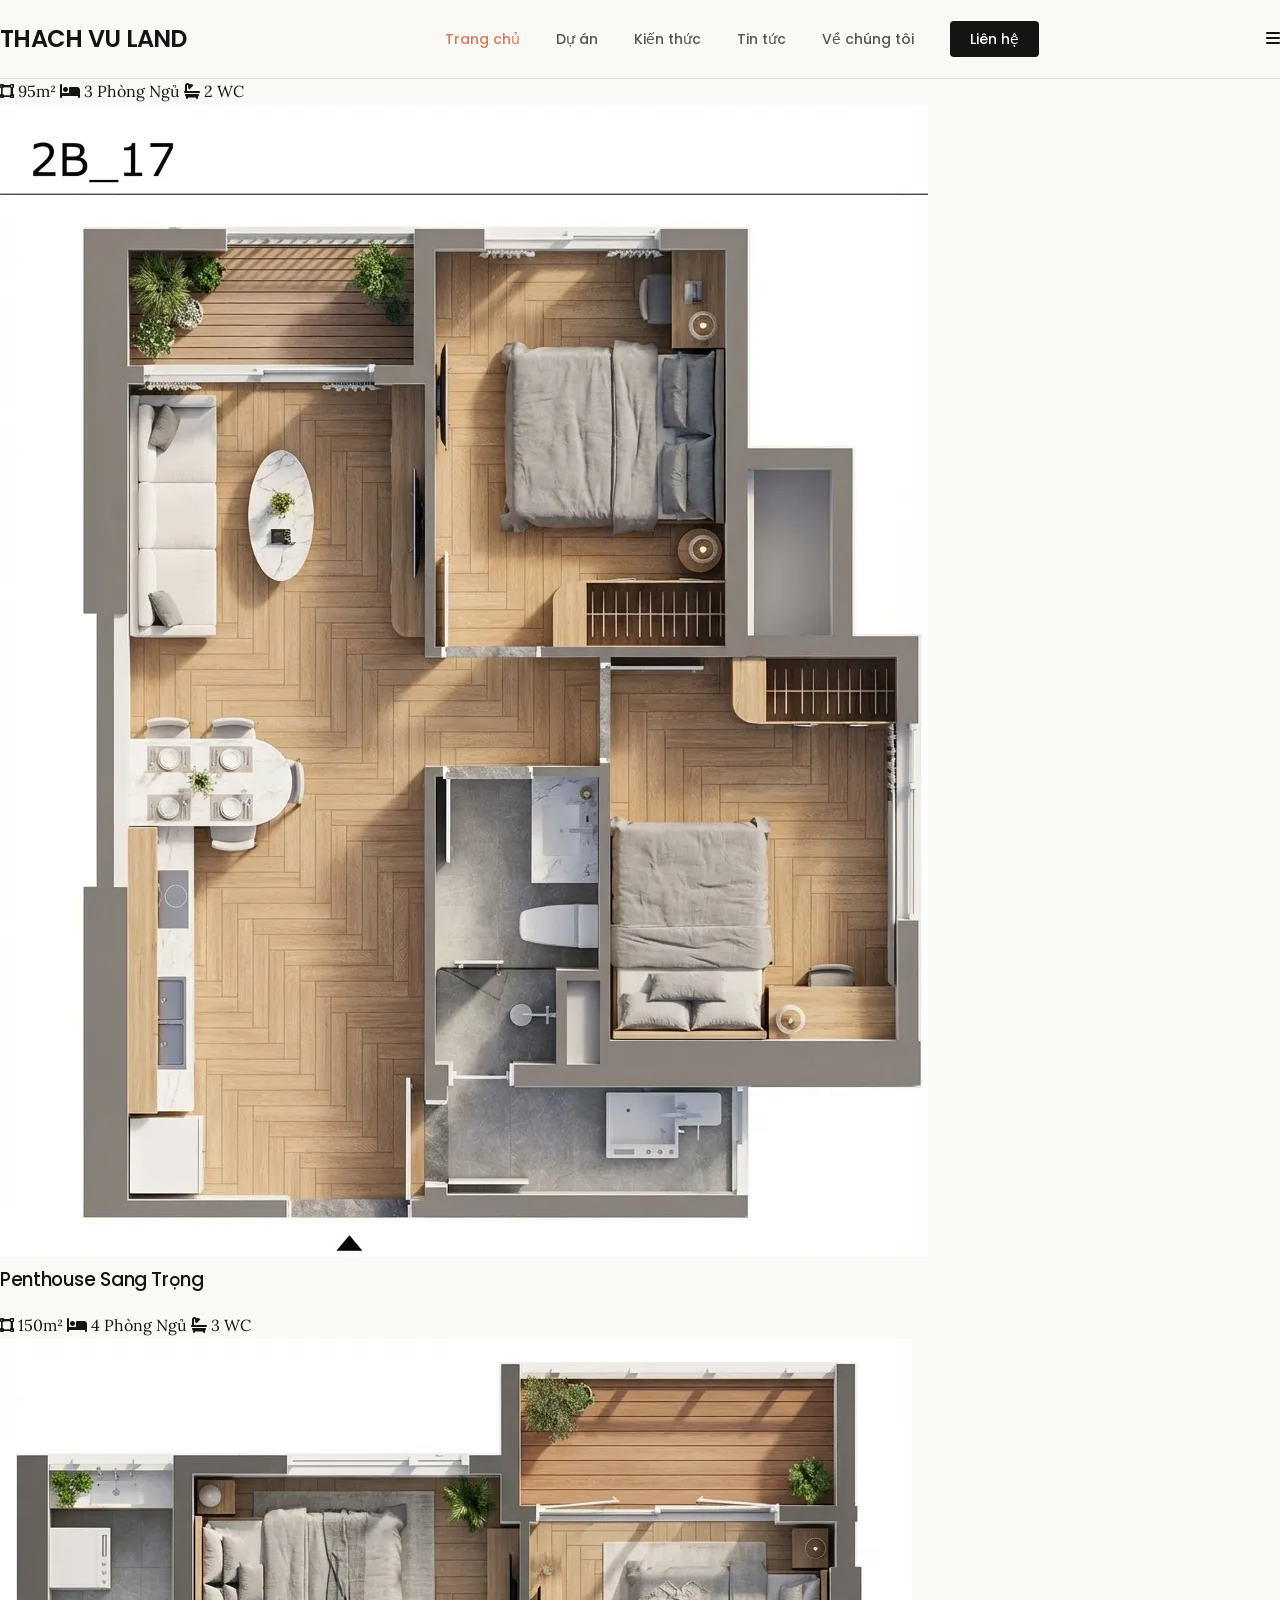
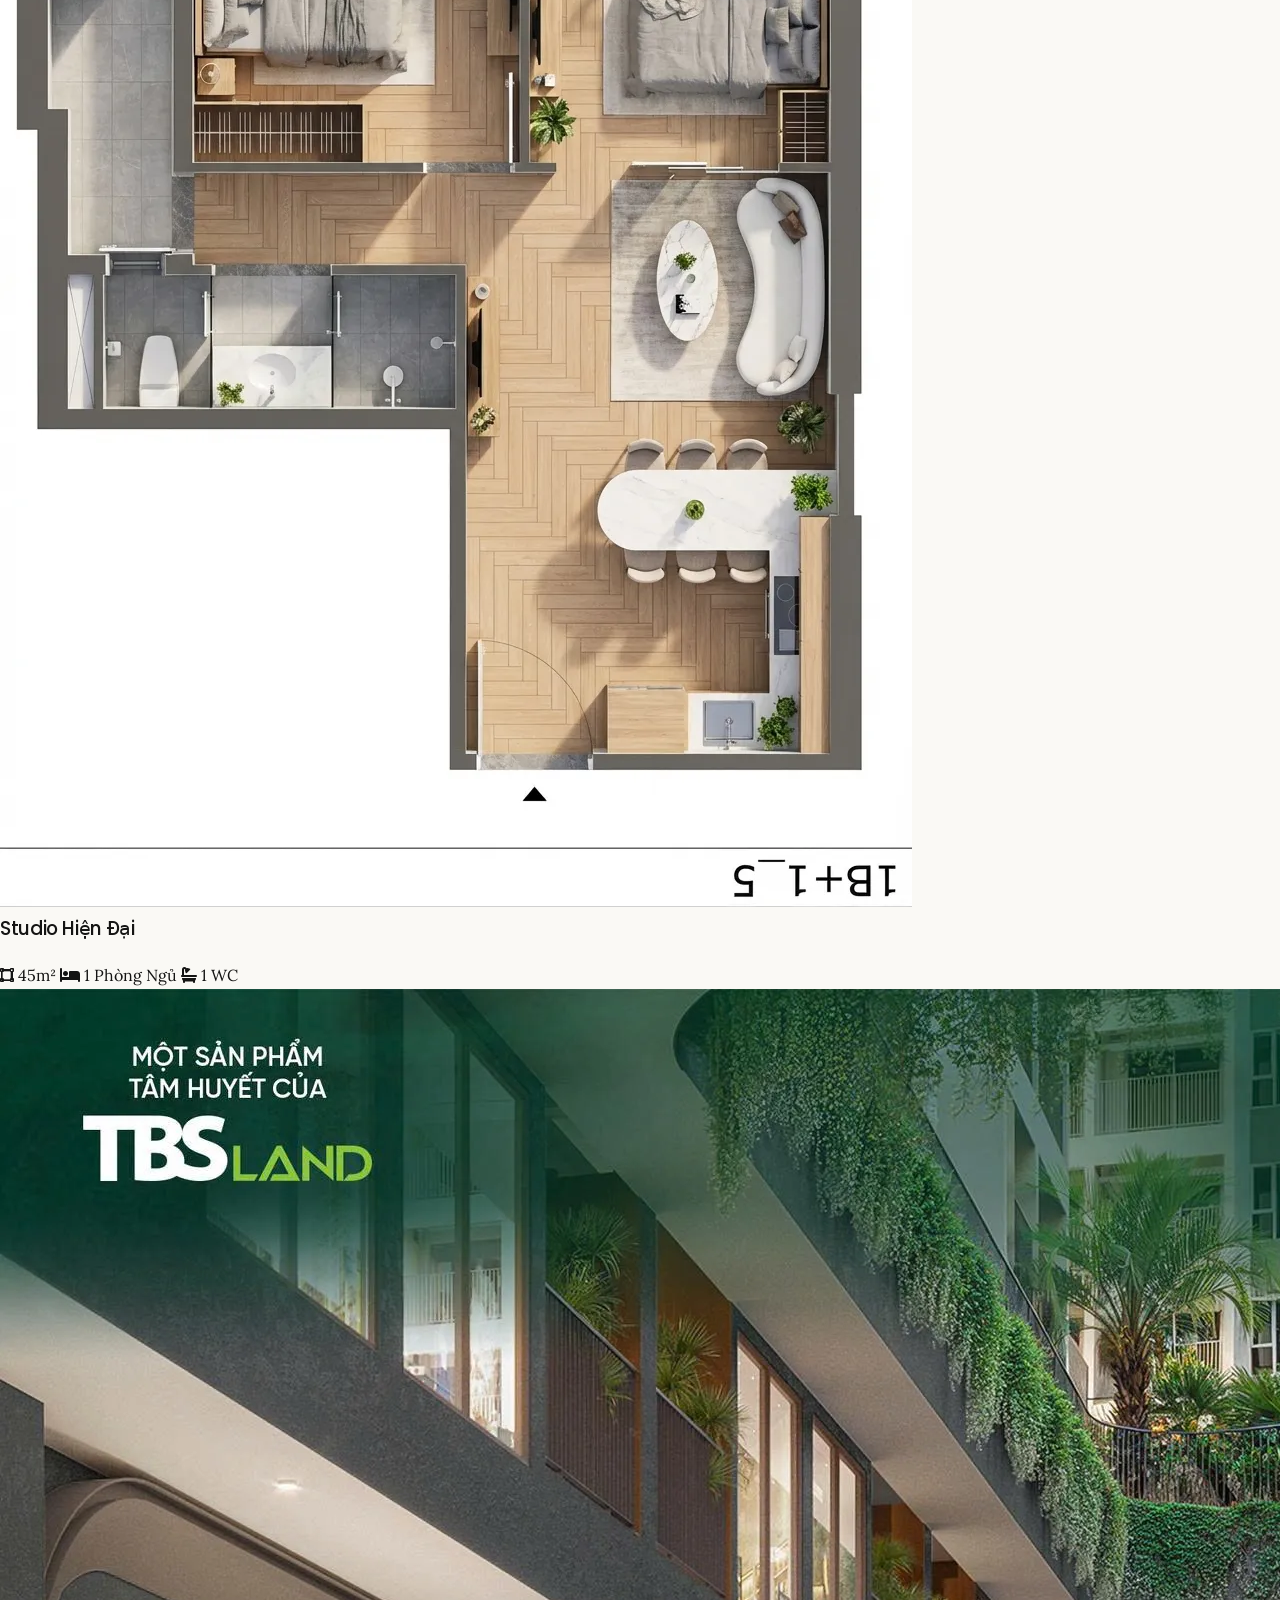
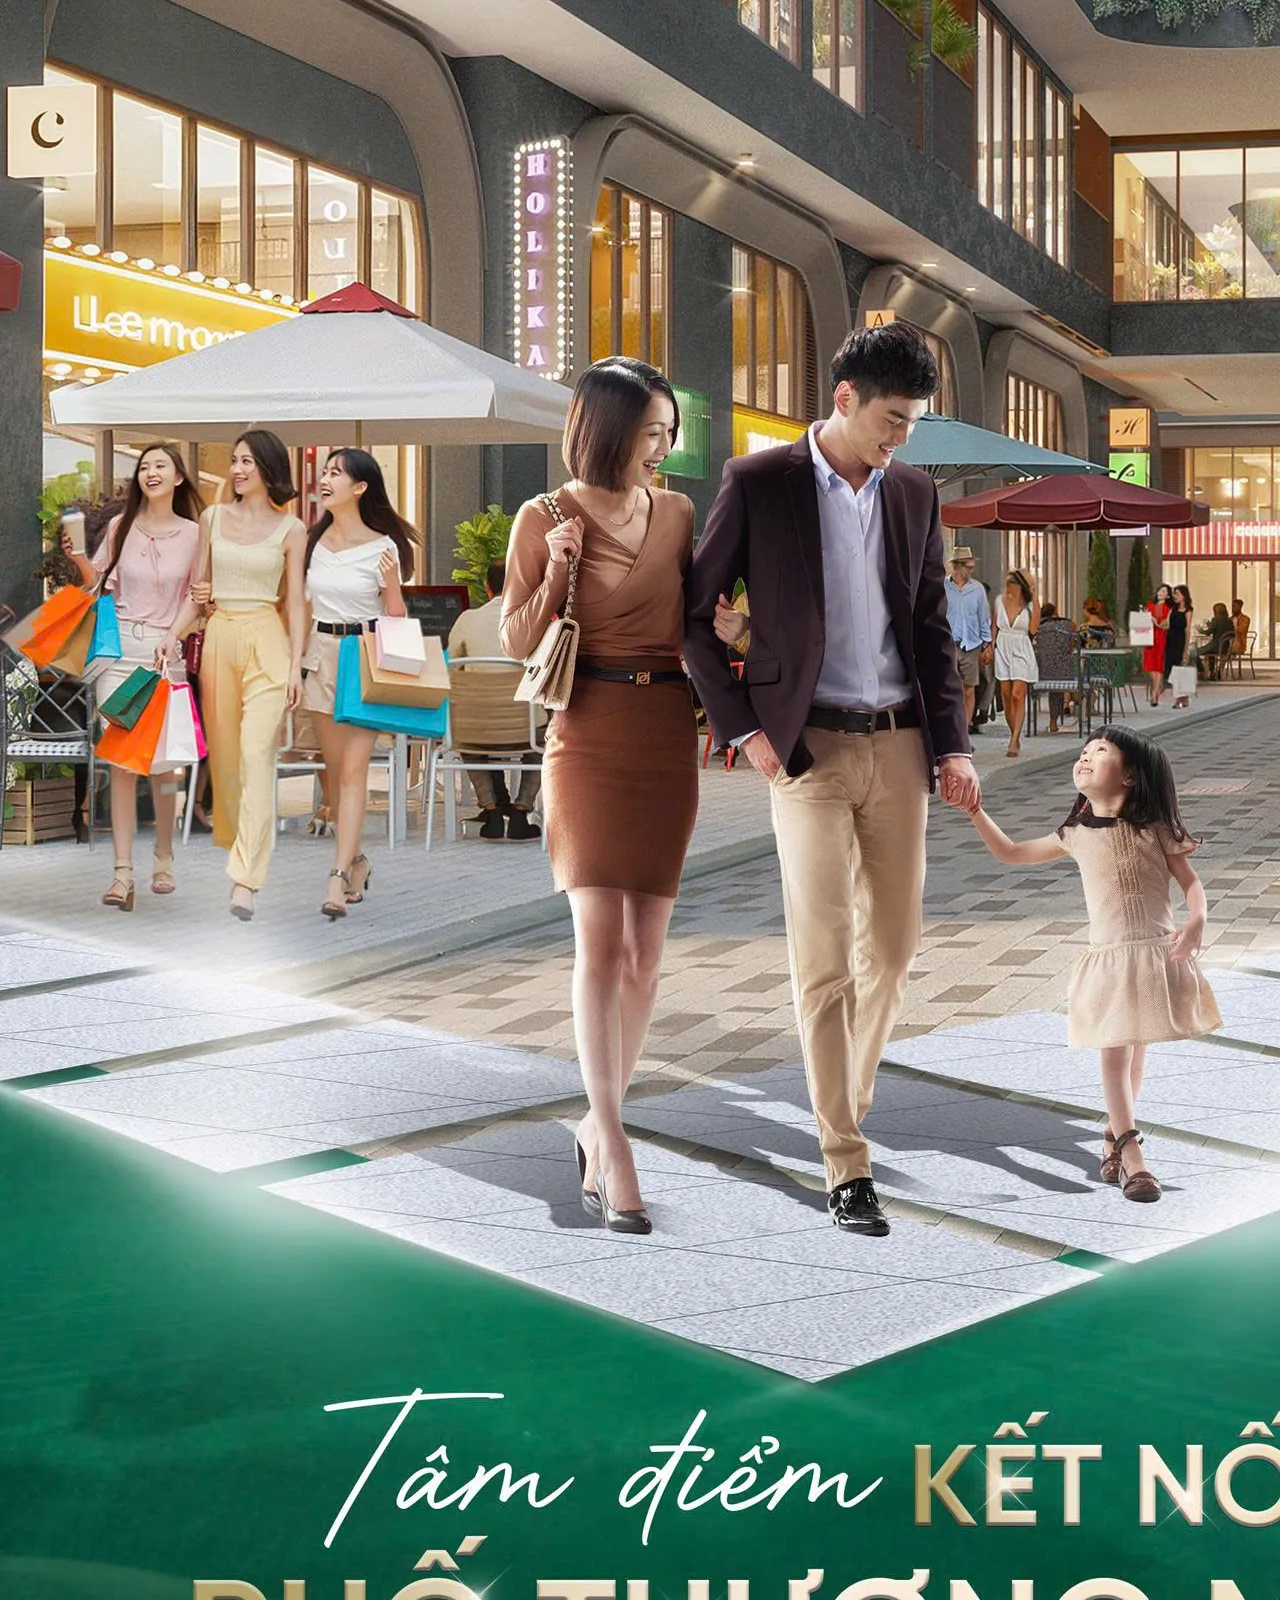
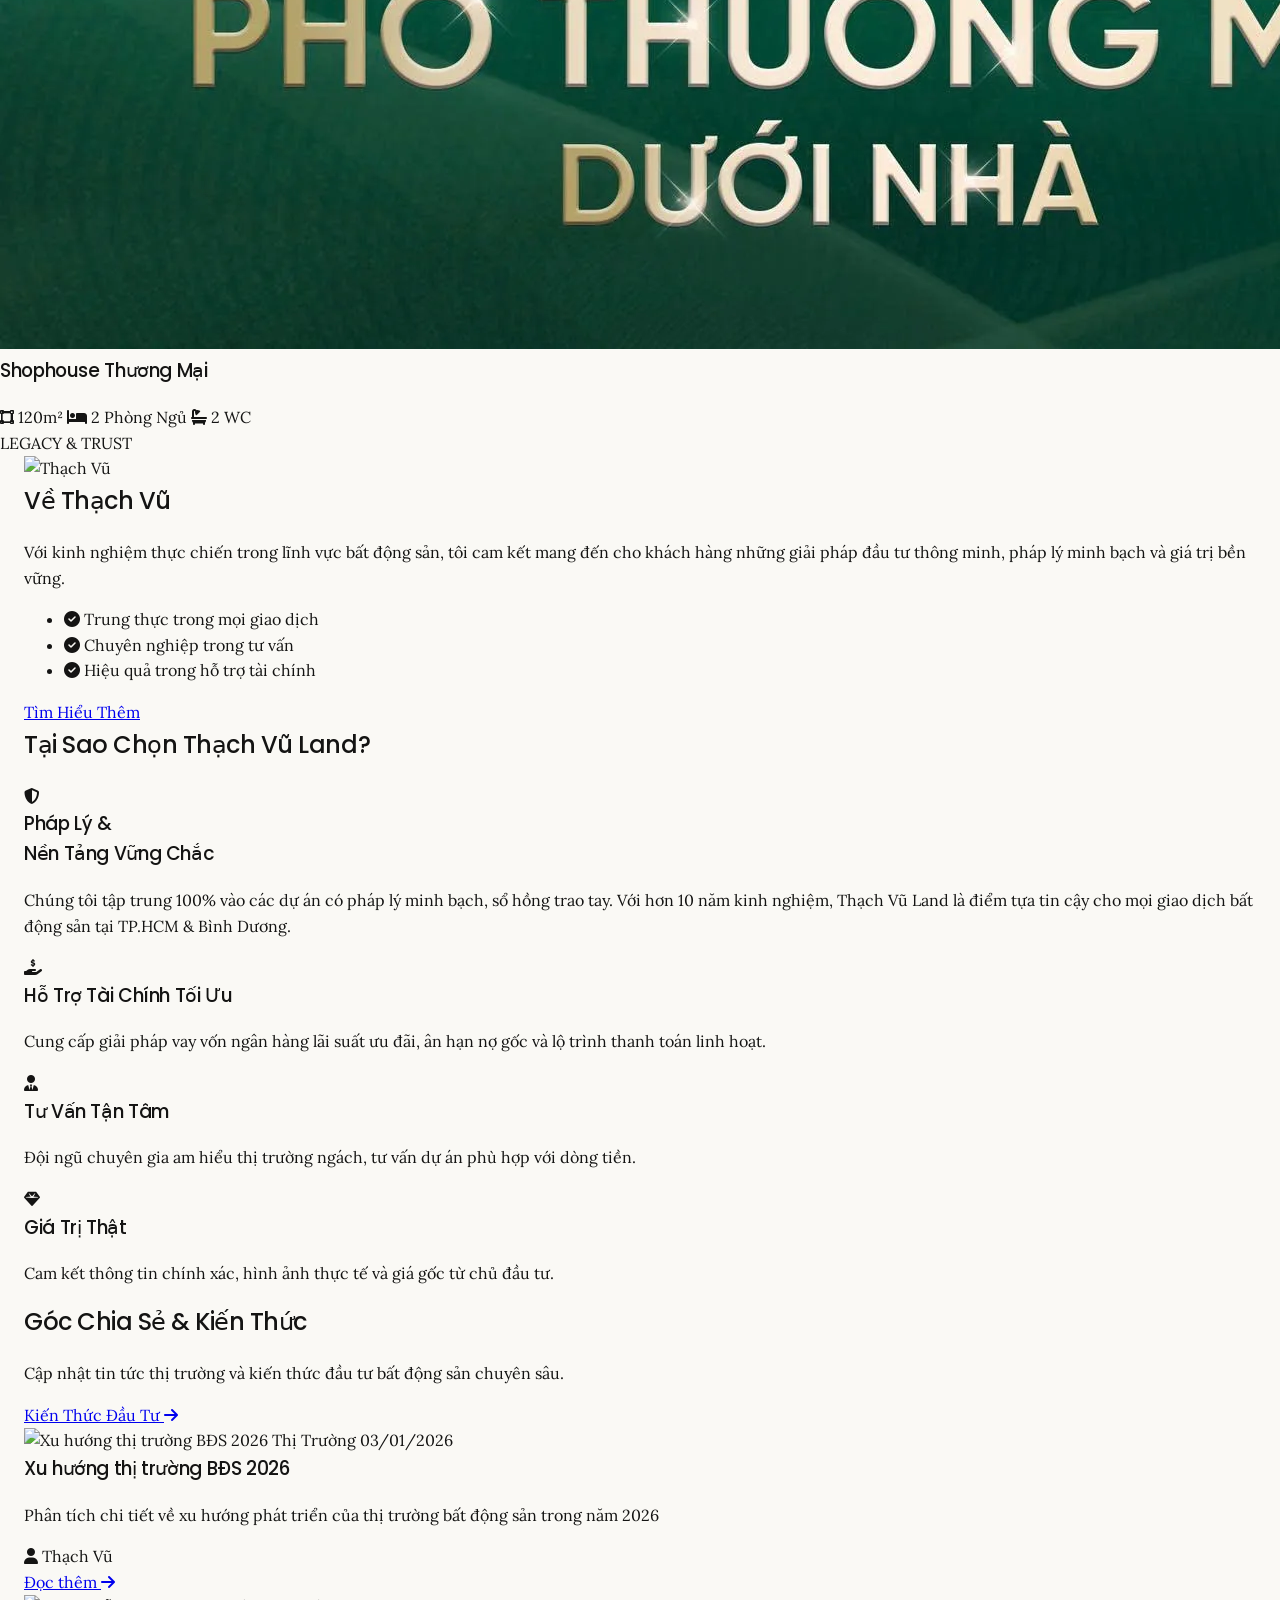
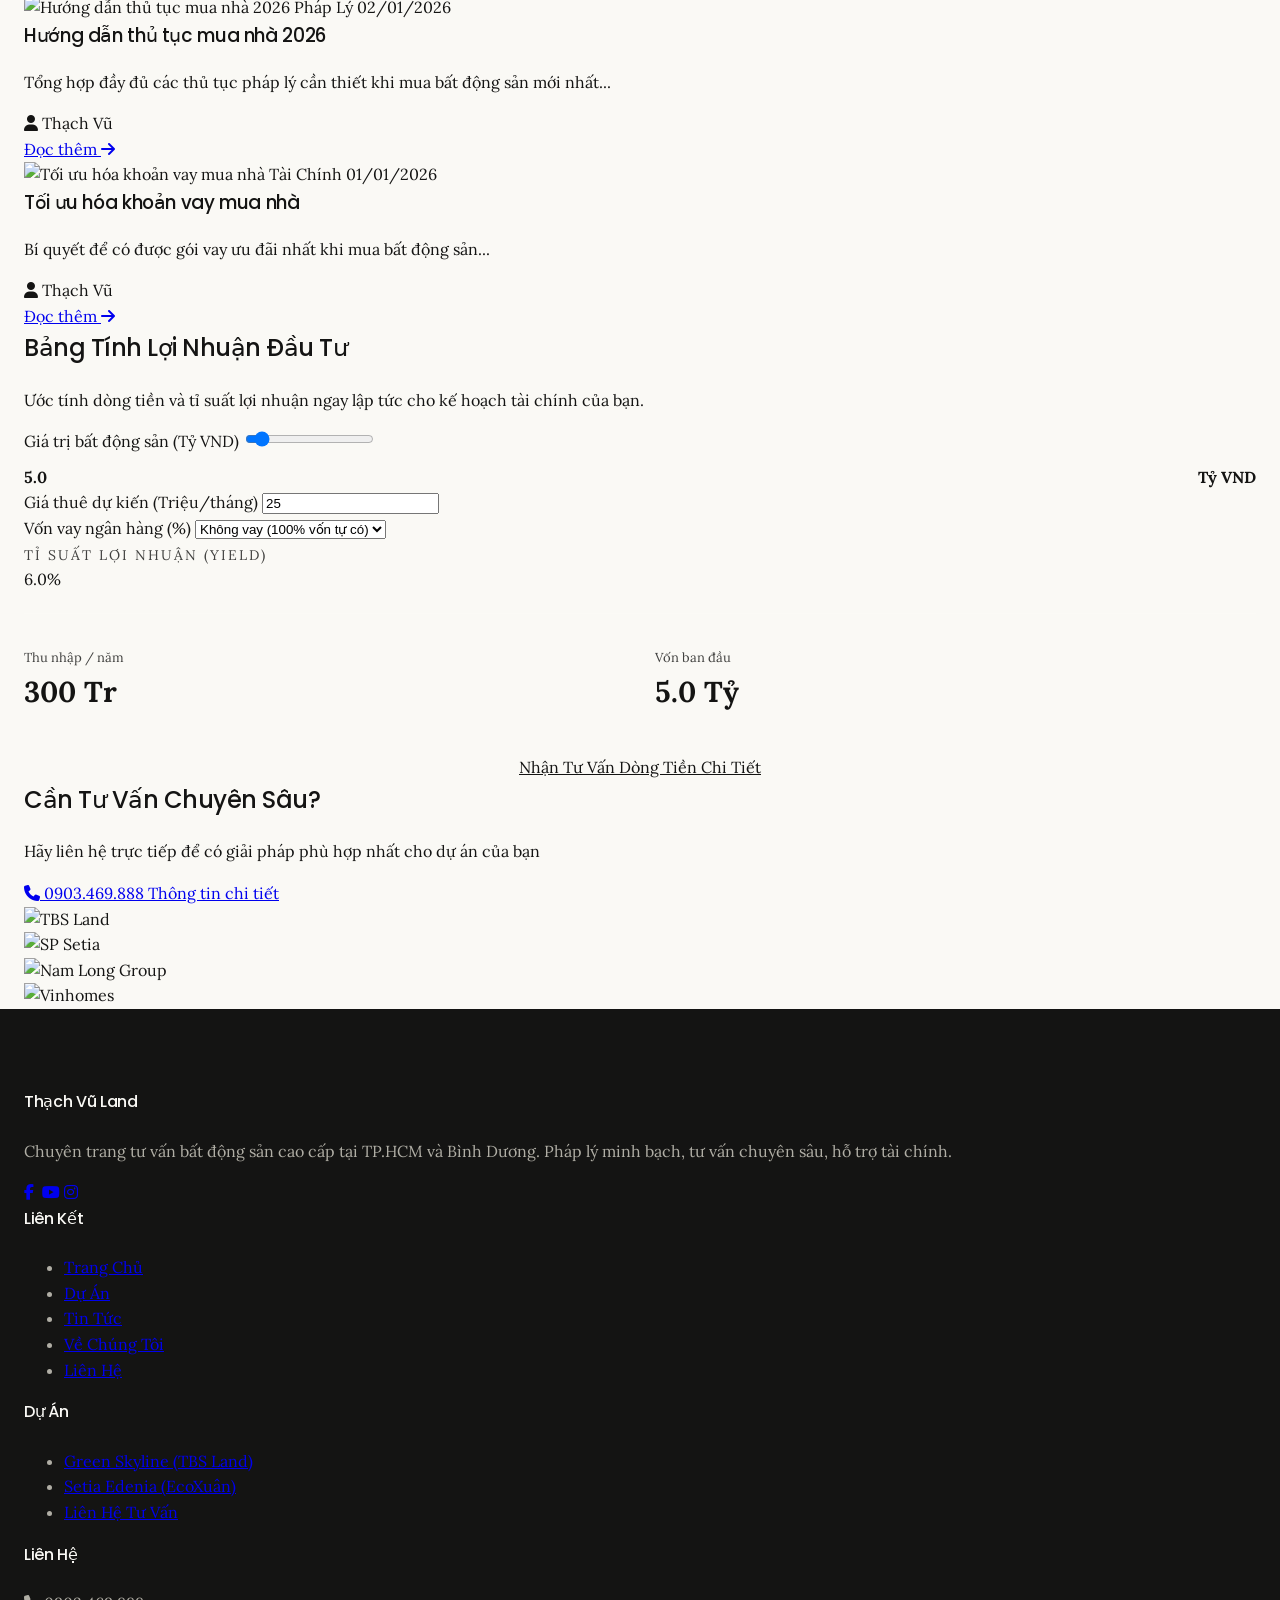
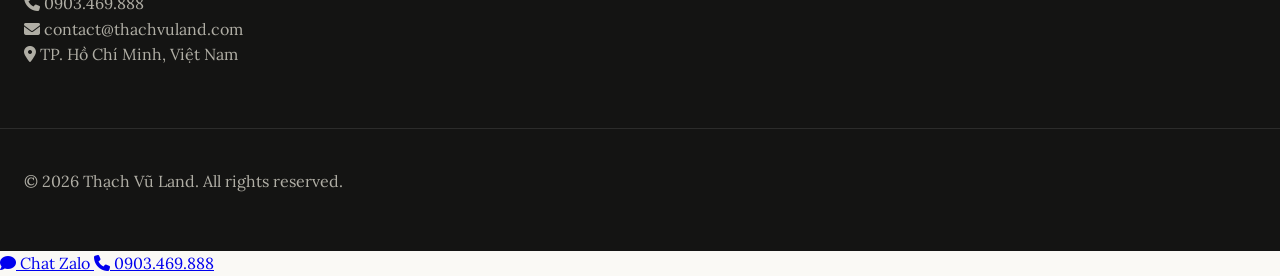
==== commit 2a8104e3: "feat: Implement image optimization with WebP conversion and lazy loading, add JSON-LD schema to deta" ====
--- a/index.html
+++ b/index.html
@@ -19,6 +19,50 @@
     <meta property="og:url" content="https://thachvuland.com/">
     <link rel="stylesheet" href="https://cdnjs.cloudflare.com/ajax/libs/font-awesome/6.5.1/css/all.min.css">
     <link rel="stylesheet" href="styles/anthropic.css">
+
+    <!-- Structured Data (JSON-LD) -->
+    <script type="application/ld+json">
+    {
+      "@context": "https://schema.org",
+      "@type": "RealEstateAgent",
+      "name": "Thạch Vũ Land",
+      "image": "https://images.unsplash.com/photo-1560250097-0b93528c311a?w=800",
+      "@id": "https://thachvuland.com",
+      "url": "https://thachvuland.com",
+      "telephone": "0903469888",
+      "address": {
+        "@type": "PostalAddress",
+        "streetAddress": "TP. Hồ Chí Minh",
+        "addressLocality": "TP.HCM",
+        "addressRegion": "HCM",
+        "postalCode": "700000",
+        "addressCountry": "VN"
+      },
+      "geo": {
+        "@type": "GeoCoordinates",
+        "latitude": 10.762622,
+        "longitude": 106.660172
+      },
+      "openingHoursSpecification": {
+        "@type": "OpeningHoursSpecification",
+        "dayOfWeek": [
+          "Monday",
+          "Tuesday",
+          "Wednesday",
+          "Thursday",
+          "Friday",
+          "Saturday",
+          "Sunday"
+        ],
+        "opens": "08:00",
+        "closes": "21:00"
+      },
+      "sameAs": [
+        "https://www.facebook.com/thachvuland",
+        "https://www.youtube.com/thachvuland"
+      ]
+    }
+    </script>
 </head>
 
 <body>
@@ -52,8 +96,8 @@
     <div class="swiper-slide">
         <div class="floor-plan-card glass-morphism">
             <div class="floor-plan-image">
-                <img src="mat%20bang%20mau/Generated%20Image%20December%2024,%202025%20-%203_43PM.jpeg"
-                    alt="Mặt bằng điển hình 3">
+                <img src="mat%20bang%20mau/Generated%20Image%20December%2024,%202025%20-%203_43PM.webp"
+                    alt="Mặt bằng điển hình 3" loading="lazy">
             </div>
             <div class="floor-plan-info">
                 <h3 class="floor-plan-title">Penthouse Sang Trọng</h3>
@@ -69,8 +113,8 @@
     <div class="swiper-slide">
         <div class="floor-plan-card glass-morphism">
             <div class="floor-plan-image">
-                <img src="mat%20bang%20mau/Generated%20Image%20December%2024,%202025%20-%203_44PM.jpeg"
-                    alt="Mặt bằng điển hình 4">
+                <img src="mat%20bang%20mau/Generated%20Image%20December%2024,%202025%20-%203_44PM.webp"
+                    alt="Mặt bằng điển hình 4" loading="lazy">
             </div>
             <div class="floor-plan-info">
                 <h3 class="floor-plan-title">Studio Hiện Đại</h3>
@@ -86,8 +130,8 @@
     <div class="swiper-slide">
         <div class="floor-plan-card glass-morphism">
             <div class="floor-plan-image">
-                <img src="mat%20bang%20mau/z7390566239182_e66e1d4119c6e6a13e6a617960b10676.jpg"
-                    alt="Mặt bằng Shophouse">
+                <img src="mat%20bang%20mau/z7390566239182_e66e1d4119c6e6a13e6a617960b10676.webp"
+                    alt="Mặt bằng Shophouse" loading="lazy">
             </div>
             <div class="floor-plan-info">
                 <h3 class="floor-plan-title">Shophouse Thương Mại</h3>
@@ -280,14 +324,14 @@
         <div class="container">
             <div class="partners-grid" data-aos="fade-up">
                 <div class="partner-logo"><img src="https://dongtayland.vn/wp-content/uploads/2021/04/logo-tbs-land.png"
-                        alt="TBS Land">
+                        alt="TBS Land" loading="lazy">
                 </div>
                 <div class="partner-logo"><img src="https://setia.com.vn/wp-content/uploads/2023/05/logo-setia.png"
-                        alt="SP Setia"></div>
+                        alt="SP Setia" loading="lazy"></div>
                 <div class="partner-logo"><img src="https://www.namlongvn.com/assets/images/logo.png"
-                        alt="Nam Long Group"></div>
+                        alt="Nam Long Group" loading="lazy"></div>
                 <div class="partner-logo"><img src="https://vinhome.com.vn/wp-content/uploads/2020/09/Logo-Vinhomes.png"
-                        alt="Vinhomes">
+                        alt="Vinhomes" loading="lazy">
                 </div>
             </div>
         </div>
--- a/styles/anthropic.css
+++ b/styles/anthropic.css
@@ -3,425 +3,644 @@
 /* Fonts Import */
 @import url('https://fonts.googleapis.com/css2?family=Lora:ital,wght@0,400;0,500;0,600;0,700;1,400;1,500&family=Poppins:wght@300;400;500;600;700&display=swap');
 
-:root {
-    /* Brand Colors - From guidelines */
-    --anthropic-dark: #141413;
-    --anthropic-light: #faf9f5;
-    --anthropic-mid-gray: #b0aea5;
-    --anthropic-light-gray: #e8e6dc;
-
-    /* Accents */
-    --anthropic-orange: #d97757;
-    --anthropic-blue: #6a9bcc;
-    --anthropic-green: #788c5d;
-
-    /* Semantic Mapping */
-    --bg-primary: var(--anthropic-light);
-    --bg-secondary: var(--anthropic-light-gray);
-    --text-primary: var(--anthropic-dark);
-    --text-secondary: #555550;
-    --accent-primary: var(--anthropic-orange);
-    --border-color: rgba(20, 20, 19, 0.1);
-
-    /* Typography */
-    --font-heading: 'Poppins', sans-serif;
-    --font-body: 'Lora', serif;
-
-    /* Spacing & Layout */
-    --container-width: 1280px;
-    --spacing-unit: 8px;
-    --radius-sm: 4px;
-    --radius-md: 8px;
-    --radius-lg: 12px;
+/* Layer definitions to manage specificity */
+@layer theme, base, components, utilities;
+
+@layer theme {
+    :root {
+        /* Brand Colors - From guidelines */
+        --anthropic-dark: #141413;
+        --anthropic-light: #faf9f5;
+        --anthropic-mid-gray: #b0aea5;
+        --anthropic-light-gray: #e8e6dc;
+
+        /* Accents */
+        --anthropic-orange: #d97757;
+        --anthropic-blue: #6a9bcc;
+        --anthropic-green: #788c5d;
+
+        /* Semantic Mapping */
+        --bg-primary: var(--anthropic-light);
+        --bg-secondary: var(--anthropic-light-gray);
+        --text-primary: var(--anthropic-dark);
+        --text-secondary: #555550;
+        --accent-primary: var(--anthropic-orange);
+        --border-color: rgba(20, 20, 19, 0.1);
+
+        /* Typography */
+        --font-heading: 'Poppins', sans-serif;
+        --font-body: 'Lora', serif;
+
+        /* Spacing & Layout */
+        --container-width: 1280px;
+        --spacing-unit: 8px;
+        --radius-sm: 4px;
+        --radius-md: 8px;
+        --radius-lg: 12px;
+    }
 }
 
-/* Reset & Base */
-body {
-    background-color: var(--bg-primary);
-    color: var(--text-primary);
-    font-family: var(--font-body);
-    line-height: 1.6;
-    margin: 0;
-    -webkit-font-smoothing: antialiased;
+@layer base {
+    body {
+        background-color: var(--bg-primary);
+        color: var(--text-primary);
+        font-family: var(--font-body);
+        line-height: 1.6;
+        margin: 0;
+        -webkit-font-smoothing: antialiased;
+    }
+
+    h1,
+    h2,
+    h3,
+    h4,
+    h5,
+    h6 {
+        font-family: var(--font-heading);
+        font-weight: 500;
+        letter-spacing: -0.02em;
+        color: var(--text-primary);
+        margin-top: 0;
+    }
+
+    .container {
+        max-width: var(--container-width);
+        margin: 0 auto;
+        padding: 0 24px;
+    }
 }
 
-h1,
-h2,
-h3,
-h4,
-h5,
-h6 {
-    font-family: var(--font-heading);
-    font-weight: 500;
-    letter-spacing: -0.02em;
-    color: var(--text-primary);
-    margin-top: 0;
-}
-
-/* Header Rebrand */
-.site-header {
-    background: rgba(250, 249, 245, 0.95);
-    backdrop-filter: blur(10px);
-    border-bottom: 1px solid var(--border-color);
-    padding: 20px 0;
-    position: sticky;
-    top: 0;
-    z-index: 1000;
-}
-
-.header-container {
-    max-width: var(--container-width);
-    margin: 0 auto;
-    padding: 0 24px;
-    display: flex;
-    justify-content: space-between;
-    align-items: center;
-}
-
-.logo {
-    font-family: var(--font-heading);
-    font-weight: 600;
-    font-size: 1.5rem;
-    text-decoration: none;
-    color: var(--text-primary);
-    letter-spacing: -0.03em;
-}
-
-.logo span {
-    color: var(--text-primary) !important;
-    /* Override inline styles */
-}
-
-.main-nav .nav-link {
-    font-family: var(--font-heading);
-    font-size: 14px;
-    font-weight: 500;
-    color: var(--text-secondary);
-    text-decoration: none;
-    margin-left: 32px;
-    transition: color 0.2s ease;
-}
-
-.main-nav .nav-link:hover,
-.main-nav .nav-link.active {
-    color: var(--anthropic-orange);
-}
-
-.nav-cta {
-    background: var(--anthropic-dark);
-    color: var(--anthropic-light) !important;
-    padding: 8px 20px;
-    border-radius: var(--radius-sm);
-    transition: all 0.2s ease;
-}
-
-.nav-cta:hover {
-    background: var(--anthropic-orange);
-    color: white !important;
-}
-
-/* Components: Buttons (Canvas Design - Minimal) */
-button,
-.btn {
-    font-family: var(--font-heading);
-    border: none;
-    cursor: pointer;
-    border-radius: var(--radius-sm);
-    transition: all 0.2s ease;
-    font-weight: 500;
-}
-
-/* Components: Search */
-.news-hero-modern {
-    padding: 80px 0 60px;
-    background: var(--bg-primary);
-}
-
-.modern-search-bar {
-    max-width: 600px;
-    margin: 30px auto;
-    background: white;
-    border: 1px solid var(--border-color);
-    box-shadow: 0 4px 20px rgba(0, 0, 0, 0.03);
-    border-radius: var(--radius-md);
-    padding: 2px;
-    display: flex;
-    align-items: center;
-}
-
-.modern-search-bar input {
-    font-family: var(--font-body);
-    font-size: 16px;
-    border: none;
-    padding: 12px 20px;
-    flex: 1;
-    color: var(--text-primary);
-    outline: none;
-}
-
-.modern-search-bar button {
-    background: var(--anthropic-dark);
-    color: var(--anthropic-light);
-    padding: 10px 24px;
-    margin: 4px;
-    border-radius: var(--radius-sm);
-}
-
-.modern-search-bar button:hover {
-    background: var(--anthropic-orange);
-}
-
-
-/* Category Pills */
-.category-pills {
-    display: flex;
-    justify-content: center;
-    gap: 12px;
-    margin-bottom: 20px;
-    flex-wrap: wrap;
-}
-
-.category-pill {
-    padding: 8px 16px;
-    background: white;
-    border: 1px solid var(--border-color);
-    border-radius: 50px;
-    font-family: var(--font-heading);
-    font-size: 13px;
-    color: var(--text-secondary);
-    cursor: pointer;
-    transition: all 0.2s ease;
-}
-
-.category-pill:hover,
-.category-pill.active {
-    background: var(--anthropic-light-gray);
-    color: var(--text-primary);
-    border-color: var(--anthropic-mid-gray);
-}
-
-/* Layout */
-.news-portal-section {
-    padding: 40px 0 80px;
-}
-
-.container {
-    max-width: var(--container-width);
-    margin: 0 auto;
-    padding: 0 24px;
-}
-
-.news-portal-grid {
-    display: grid;
-    grid-template-columns: 2.2fr 1fr;
-    /* ~68/32 split */
-    gap: 48px;
-}
-
-/* Cards (Minimalist/Canvas) */
-.article-featured-hero {
-    margin-bottom: 60px;
-}
-
-.article-featured-hero .img-wrapper {
-    position: relative;
-    border-radius: var(--radius-md);
-    overflow: hidden;
-    margin-bottom: 24px;
-}
-
-.article-featured-hero img {
-    width: 100%;
-    display: block;
-    aspect-ratio: 16/9;
-    object-fit: cover;
-}
-
-.article-featured-hero .content-overlay {
-    /* No overlay, text below image for cleaner look */
-    position: static;
-    background: transparent;
-    padding: 10px 0;
-    color: var(--text-primary);
-}
-
-.article-featured-hero h2 {
-    font-size: 2.5rem;
-    margin-bottom: 16px;
-    line-height: 1.2;
-}
-
-.category-tag {
-    display: inline-block;
-    font-family: var(--font-heading);
-    font-size: 12px;
-    font-weight: 600;
-    text-transform: uppercase;
-    letter-spacing: 0.05em;
-    color: var(--anthropic-orange);
-    margin-bottom: 12px;
-}
-
-.article-card-modern {
-    display: flex;
-    gap: 24px;
-    margin-bottom: 40px;
-    align-items: flex-start;
-}
-
-.article-card-modern .img-wrapper {
-    width: 280px;
-    flex-shrink: 0;
-    border-radius: var(--radius-sm);
-    overflow: hidden;
-}
-
-.article-card-modern img {
-    width: 100%;
-    aspect-ratio: 4/3;
-    object-fit: cover;
-    transition: transform 0.4s ease;
-}
-
-.article-card-modern:hover img {
-    transform: scale(1.03);
-}
-
-.article-card-modern h3 {
-    font-size: 1.4rem;
-    line-height: 1.3;
-    margin-bottom: 12px;
-}
-
-.article-card-modern h3 a {
-    color: var(--text-primary);
-    text-decoration: none;
-    transition: color 0.2s;
-}
-
-.article-card-modern h3 a:hover {
-    color: var(--anthropic-orange);
-}
-
-/* Sidebar */
-.sidebar-widget {
-    background: #ffffff;
-    border: 1px solid var(--border-color);
-    padding: 32px;
-    border-radius: var(--radius-md);
-    margin-bottom: 40px;
-}
-
-.sidebar-heading {
-    font-size: 1.1rem;
-    border-bottom: 2px solid var(--anthropic-light-gray);
-    padding-bottom: 12px;
-    margin-bottom: 24px;
-}
-
-/* Footer */
-.site-footer {
-    background: var(--anthropic-dark);
-    color: var(--anthropic-mid-gray);
-    padding: 80px 0 40px;
-}
-
-.site-footer h4 {
-    color: var(--anthropic-light);
-    margin-bottom: 24px;
-}
-
-.footer-bottom {
-    border-top: 1px solid rgba(255, 255, 255, 0.1);
-    margin-top: 60px;
-    padding-top: 24px;
-}
-
-/* Article Detail Page Styles */
-.article-detail-container {
-    max-width: 800px;
-    /* Optimal reading width */
-    margin: 80px auto;
-    padding: 0 24px;
-}
-
-.article-header {
-    text-align: center;
-    margin-bottom: 60px;
-}
-
-.article-category-label {
-    font-family: var(--font-heading);
-    font-size: 13px;
-    font-weight: 600;
-    letter-spacing: 0.05em;
-    text-transform: uppercase;
-    color: var(--anthropic-orange);
-    display: inline-block;
-    margin-bottom: 24px;
-    background: white;
-    padding: 8px 16px;
-    border: 1px solid var(--border-color);
-    border-radius: 50px;
-}
-
-.article-title-large {
-    font-size: 3rem;
-    line-height: 1.2;
-    margin-bottom: 24px;
-    color: var(--text-primary);
-}
-
-.article-meta-modern {
-    display: flex;
-    justify-content: center;
-    gap: 32px;
-    font-family: var(--font-heading);
-    font-size: 14px;
-    color: var(--anthropic-mid-gray);
-    font-weight: 500;
-}
-
-.article-feature-img {
-    width: 100%;
-    border-radius: var(--radius-md);
-    margin-bottom: 60px;
-    box-shadow: 0 4px 20px rgba(0, 0, 0, 0.05);
-}
-
-.article-body {
-    font-family: var(--font-body);
-    font-size: 1.25rem;
-    /* Larger for better reading */
-    line-height: 1.8;
-    color: var(--text-secondary);
-}
-
-.article-body p {
-    margin-bottom: 32px;
-}
-
-.article-body h2 {
-    font-size: 2rem;
-    margin-top: 60px;
-    margin-bottom: 24px;
-    color: var(--text-primary);
-}
-
-.author-box-modern {
-    margin-top: 80px;
-    padding: 40px;
-    background: white;
-    border: 1px solid var(--border-color);
-    border-radius: var(--radius-md);
-    display: flex;
-    align-items: center;
-    gap: 24px;
-}
-
-.author-box-modern img {
-    width: 80px;
-    height: 80px;
-    border-radius: 50%;
-    object-fit: cover;
+@layer components {
+
+    /* Header Rebrand */
+    .site-header {
+        background: rgba(250, 249, 245, 0.95);
+        backdrop-filter: blur(10px);
+        border-bottom: 1px solid var(--border-color);
+        padding: 20px 0;
+        position: sticky;
+        top: 0;
+        z-index: 1000;
+    }
+
+    /* Change header background if any nav link is hovered - Using :has() */
+    .site-header:has(.nav-link:hover) {
+        background: var(--anthropic-light);
+    }
+
+    .header-container {
+        display: flex;
+        justify-content: space-between;
+        align-items: center;
+    }
+
+    .logo {
+        font-family: var(--font-heading);
+        font-weight: 600;
+        font-size: 1.5rem;
+        text-decoration: none;
+        color: var(--text-primary);
+        letter-spacing: -0.03em;
+    }
+
+    .logo span {
+        color: var(--text-primary) !important;
+    }
+
+    .main-nav .nav-link {
+        font-family: var(--font-heading);
+        font-size: 14px;
+        font-weight: 500;
+        color: var(--text-secondary);
+        text-decoration: none;
+        margin-left: 32px;
+        transition: color 0.2s ease;
+    }
+
+    .main-nav .nav-link:hover,
+    .main-nav .nav-link.active {
+        color: var(--anthropic-orange);
+    }
+
+    .nav-cta {
+        background: var(--anthropic-dark);
+        color: var(--anthropic-light) !important;
+        padding: 8px 20px;
+        border-radius: var(--radius-sm);
+        transition: all 0.2s ease;
+        text-decoration: none;
+        font-family: var(--font-heading);
+        font-size: 14px;
+    }
+
+    .nav-cta:hover {
+        background: var(--anthropic-orange);
+        color: white !important;
+    }
+
+    /* Buttons */
+    button,
+    .btn {
+        font-family: var(--font-heading);
+        border: none;
+        cursor: pointer;
+        border-radius: var(--radius-sm);
+        transition: all 0.2s ease;
+        font-weight: 500;
+    }
+
+    /* Search */
+    .news-hero-modern {
+        padding: 80px 0 60px;
+        background: var(--bg-primary);
+    }
+
+    .modern-search-bar {
+        max-width: 600px;
+        margin: 30px auto;
+        background: white;
+        border: 1px solid var(--border-color);
+        box-shadow: 0 4px 20px rgba(0, 0, 0, 0.03);
+        border-radius: var(--radius-md);
+        padding: 2px;
+        display: flex;
+        align-items: center;
+    }
+
+    .modern-search-bar input {
+        font-family: var(--font-body);
+        font-size: 16px;
+        border: none;
+        padding: 12px 20px;
+        flex: 1;
+        color: var(--text-primary);
+        outline: none;
+    }
+
+    .modern-search-bar button {
+        background: var(--anthropic-dark);
+        color: var(--anthropic-light);
+        padding: 10px 24px;
+        margin: 4px;
+        border-radius: var(--radius-sm);
+    }
+
+    .modern-search-bar button:hover {
+        background: var(--anthropic-orange);
+    }
+
+    /* Category Pills */
+    .category-pills {
+        display: flex;
+        justify-content: center;
+        gap: 12px;
+        margin-bottom: 20px;
+        flex-wrap: wrap;
+    }
+
+    .category-pill {
+        padding: 8px 16px;
+        background: white;
+        border: 1px solid var(--border-color);
+        border-radius: 50px;
+        font-family: var(--font-heading);
+        font-size: 13px;
+        color: var(--text-secondary);
+        cursor: pointer;
+        transition: all 0.2s ease;
+    }
+
+    .category-pill:hover,
+    .category-pill.active {
+        background: var(--anthropic-light-gray);
+        color: var(--text-primary);
+        border-color: var(--anthropic-mid-gray);
+    }
+
+    /* Layout */
+    .news-portal-section {
+        padding: 40px 0 80px;
+    }
+
+    .news-portal-grid {
+        display: grid;
+        grid-template-columns: 2.2fr 1fr;
+        gap: 48px;
+    }
+
+    /* Featured Article (BEM) */
+    .featured-article {
+        margin-bottom: 60px;
+    }
+
+    .featured-article__image-container {
+        position: relative;
+        border-radius: var(--radius-md);
+        overflow: hidden;
+        margin-bottom: 24px;
+    }
+
+    .featured-article__image {
+        width: 100%;
+        display: block;
+        aspect-ratio: 16/9;
+        object-fit: cover;
+    }
+
+    .featured-article__content {
+        position: static;
+        background: transparent;
+        padding: 10px 0;
+        color: var(--text-primary);
+    }
+
+    .featured-article__title {
+        font-size: 2.5rem;
+        margin-bottom: 16px;
+        line-height: 1.2;
+    }
+
+    .category-tag {
+        display: inline-block;
+        font-family: var(--font-heading);
+        font-size: 12px;
+        font-weight: 600;
+        text-transform: uppercase;
+        letter-spacing: 0.05em;
+        color: var(--anthropic-orange);
+        margin-bottom: 12px;
+    }
+
+    /* Standard Article Card (BEM) */
+    .article-card {
+        display: flex;
+        gap: 24px;
+        margin-bottom: 40px;
+        align-items: flex-start;
+    }
+
+    .article-card__image-container {
+        width: 280px;
+        flex-shrink: 0;
+        border-radius: var(--radius-sm);
+        overflow: hidden;
+    }
+
+    .article-card__image {
+        width: 100%;
+        aspect-ratio: 4/3;
+        object-fit: cover;
+        transition: transform 0.4s ease;
+    }
+
+    /* Modern hover logic using :has() - although subtle in this case */
+    .article-card:has(.article-card__image-container:hover) .article-card__title a {
+        color: var(--anthropic-orange);
+    }
+
+    .article-card:hover .article-card__image {
+        transform: scale(1.03);
+    }
+
+    .article-card__title {
+        font-size: 1.4rem;
+        line-height: 1.3;
+        margin-bottom: 12px;
+    }
+
+    .article-card__title a {
+        color: var(--text-primary);
+        text-decoration: none;
+        transition: color 0.2s;
+    }
+
+    .article-card__title a:hover {
+        color: var(--anthropic-orange);
+    }
+
+    /* Sidebar */
+    .sidebar-widget {
+        background: #ffffff;
+        border: 1px solid var(--border-color);
+        padding: 32px;
+        border-radius: var(--radius-md);
+        margin-bottom: 40px;
+    }
+
+    /* Hide sidebar widget if it has no visible items - Using :has() */
+    .sidebar-widget:has(ul:empty) {
+        display: none;
+    }
+
+    .sidebar-heading {
+        font-size: 1.1rem;
+        border-bottom: 2px solid var(--anthropic-light-gray);
+        padding-bottom: 12px;
+        margin-bottom: 24px;
+    }
+
+    /* Footer */
+    .site-footer {
+        background: var(--anthropic-dark);
+        color: var(--anthropic-mid-gray);
+        padding: 80px 0 40px;
+    }
+
+    .site-footer h4 {
+        color: var(--anthropic-light);
+        margin-bottom: 24px;
+    }
+
+    .footer-bottom {
+        border-top: 1px solid rgba(255, 255, 255, 0.1);
+        margin-top: 60px;
+        padding-top: 24px;
+    }
+
+    /* Article Detail Page Styles */
+    .article-detail-container {
+        max-width: 800px;
+        margin: 80px auto;
+        padding: 0 24px;
+    }
+
+    .article-header {
+        text-align: center;
+        margin-bottom: 60px;
+    }
+
+    .article-category-label {
+        font-family: var(--font-heading);
+        font-size: 13px;
+        font-weight: 600;
+        letter-spacing: 0.05em;
+        text-transform: uppercase;
+        color: var(--anthropic-orange);
+        display: inline-block;
+        margin-bottom: 24px;
+        background: white;
+        padding: 8px 16px;
+        border: 1px solid var(--border-color);
+        border-radius: 50px;
+    }
+
+    .article-title-large {
+        font-size: 3rem;
+        line-height: 1.2;
+        margin-bottom: 24px;
+        color: var(--text-primary);
+    }
+
+    .article-meta-modern {
+        display: flex;
+        justify-content: center;
+        gap: 32px;
+        font-family: var(--font-heading);
+        font-size: 14px;
+        color: var(--anthropic-mid-gray);
+        font-weight: 500;
+    }
+
+    .article-feature-img {
+        width: 100%;
+        border-radius: var(--radius-md);
+        margin-bottom: 60px;
+        box-shadow: 0 4px 20px rgba(0, 0, 0, 0.05);
+    }
+
+    .article-body {
+        font-family: var(--font-body);
+        font-size: 1.25rem;
+        line-height: 1.8;
+        color: var(--text-secondary);
+    }
+
+    .article-body p {
+        margin-bottom: 32px;
+    }
+
+    .article-body h2 {
+        font-size: 2rem;
+        margin-top: 60px;
+        margin-bottom: 24px;
+        color: var(--text-primary);
+    }
+
+    .author-box-modern {
+        margin-top: 80px;
+        padding: 40px;
+        background: white;
+        border: 1px solid var(--border-color);
+        border-radius: var(--radius-md);
+        display: flex;
+        align-items: center;
+        gap: 24px;
+    }
+
+    .author-box-modern img {
+        width: 80px;
+        height: 80px;
+        border-radius: 50%;
+        object-fit: cover;
+    }
+
+    /* Bento Grid for Projects */
+    .projects-bento-grid {
+        display: grid;
+        grid-template-columns: repeat(auto-fill, minmax(380px, 1fr));
+        grid-auto-rows: 450px;
+        grid-auto-flow: dense;
+        gap: 32px;
+        padding: 60px 0;
+    }
+
+    .project-card {
+        background: white;
+        border: 1px solid var(--border-color);
+        border-radius: var(--radius-md);
+        overflow: hidden;
+        display: flex;
+        flex-direction: column;
+        transition: all 0.4s cubic-bezier(0.165, 0.84, 0.44, 1);
+        position: relative;
+    }
+
+    .project-card--wide {
+        grid-column: span 2;
+    }
+
+    .project-card--tall {
+        grid-row: span 2;
+    }
+
+    .project-card:hover {
+        transform: translateY(-8px);
+        box-shadow: 0 12px 30px rgba(0, 0, 0, 0.05);
+        border-color: var(--anthropic-mid-gray);
+    }
+
+    .project-card__image-wrapper {
+        position: relative;
+        flex: 1;
+        overflow: hidden;
+    }
+
+    .project-card__image {
+        width: 100%;
+        height: 100%;
+        object-fit: cover;
+        transition: transform 0.6s ease;
+    }
+
+    .project-card:hover .project-card__image {
+        transform: scale(1.05);
+    }
+
+    .project-card__badge {
+        position: absolute;
+        top: 20px;
+        left: 20px;
+        background: rgba(20, 20, 19, 0.8);
+        backdrop-filter: blur(4px);
+        color: var(--anthropic-light);
+        padding: 6px 14px;
+        border-radius: 50px;
+        font-family: var(--font-heading);
+        font-size: 11px;
+        font-weight: 600;
+        letter-spacing: 0.05em;
+        text-transform: uppercase;
+        z-index: 10;
+    }
+
+    .project-card__content {
+        padding: 32px;
+        background: white;
+    }
+
+    .project-card__category {
+        font-family: var(--font-heading);
+        font-size: 12px;
+        font-weight: 600;
+        color: var(--anthropic-orange);
+        margin-bottom: 8px;
+        text-transform: uppercase;
+        letter-spacing: 0.05em;
+    }
+
+    .project-card__title {
+        font-size: 1.6rem;
+        margin-bottom: 12px;
+        line-height: 1.2;
+    }
+
+    .project-card__meta {
+        display: flex;
+        flex-wrap: wrap;
+        gap: 20px;
+        margin-top: 16px;
+        font-size: 14px;
+        color: var(--text-secondary);
+        font-family: var(--font-heading);
+    }
+
+    .project-card__meta-item {
+        display: flex;
+        align-items: center;
+        gap: 8px;
+    }
+
+    .project-card__meta-item i {
+        font-size: 12px;
+        color: var(--anthropic-mid-gray);
+    }
+
+    .price-text {
+        color: var(--anthropic-dark);
+        font-weight: 600;
+        font-family: var(--font-heading);
+    }
+
+    /* Filter Bar */
+    .filter-section {
+        margin: 40px auto;
+        max-width: 800px;
+    }
+
+    .filter-pills {
+        display: flex;
+        justify-content: center;
+        gap: 16px;
+        margin-bottom: 32px;
+        flex-wrap: wrap;
+    }
+
+    .filter-pill {
+        padding: 10px 24px;
+        border: 1px solid var(--border-color);
+        border-radius: 50px;
+        background: white;
+        cursor: pointer;
+        font-family: var(--font-heading);
+        font-size: 14px;
+        font-weight: 500;
+        transition: all 0.3s ease;
+    }
+
+    .filter-pill:hover,
+    .filter-pill.active {
+        border-color: var(--anthropic-mid-gray);
+        background: var(--anthropic-light);
+    }
+
+    /* Masonry Gallery foundation */
+    .gallery-masonry {
+        columns: 3 300px;
+        column-gap: 24px;
+        width: 100%;
+        margin-top: 40px;
+    }
+
+    .gallery-masonry img {
+        width: 100%;
+        margin-bottom: 24px;
+        border-radius: var(--radius-md);
+        display: block;
+        transition: transform 0.3s ease;
+    }
+
+    /* VR/3D Section */
+    .vr-section {
+        margin-top: 60px;
+        background: var(--anthropic-dark);
+        border-radius: var(--radius-lg);
+        padding: 60px;
+        text-align: center;
+        color: var(--anthropic-light);
+    }
+
+    .vr-viewer {
+        width: 100%;
+        aspect-ratio: 21/9;
+        background: #000;
+        border-radius: var(--radius-md);
+        margin-top: 32px;
+        display: flex;
+        align-items: center;
+        justify-content: center;
+        position: relative;
+        overflow: hidden;
+    }
+
+    .vr-placeholder-img {
+        width: 100%;
+        height: 100%;
+        object-fit: cover;
+        opacity: 0.5;
+    }
+
+    .vr-overlay {
+        position: absolute;
+        z-index: 5;
+    }
 }
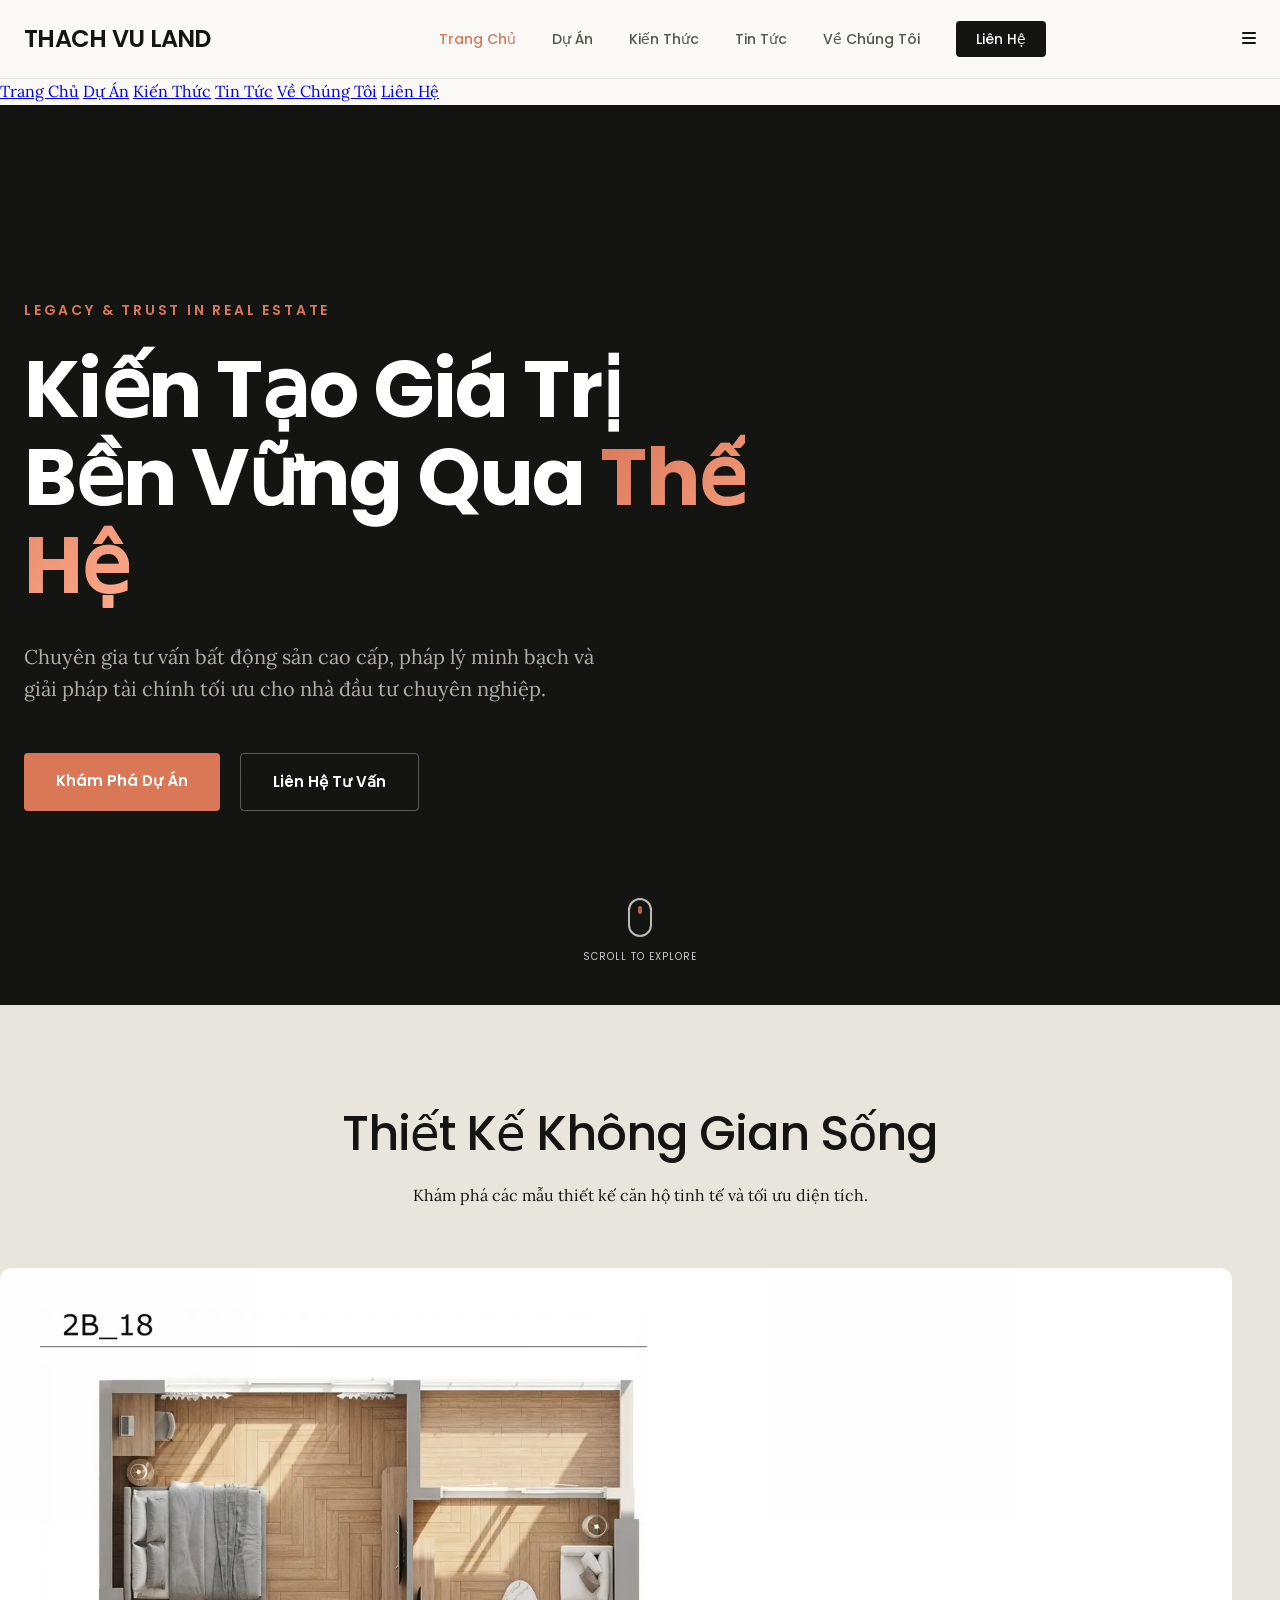
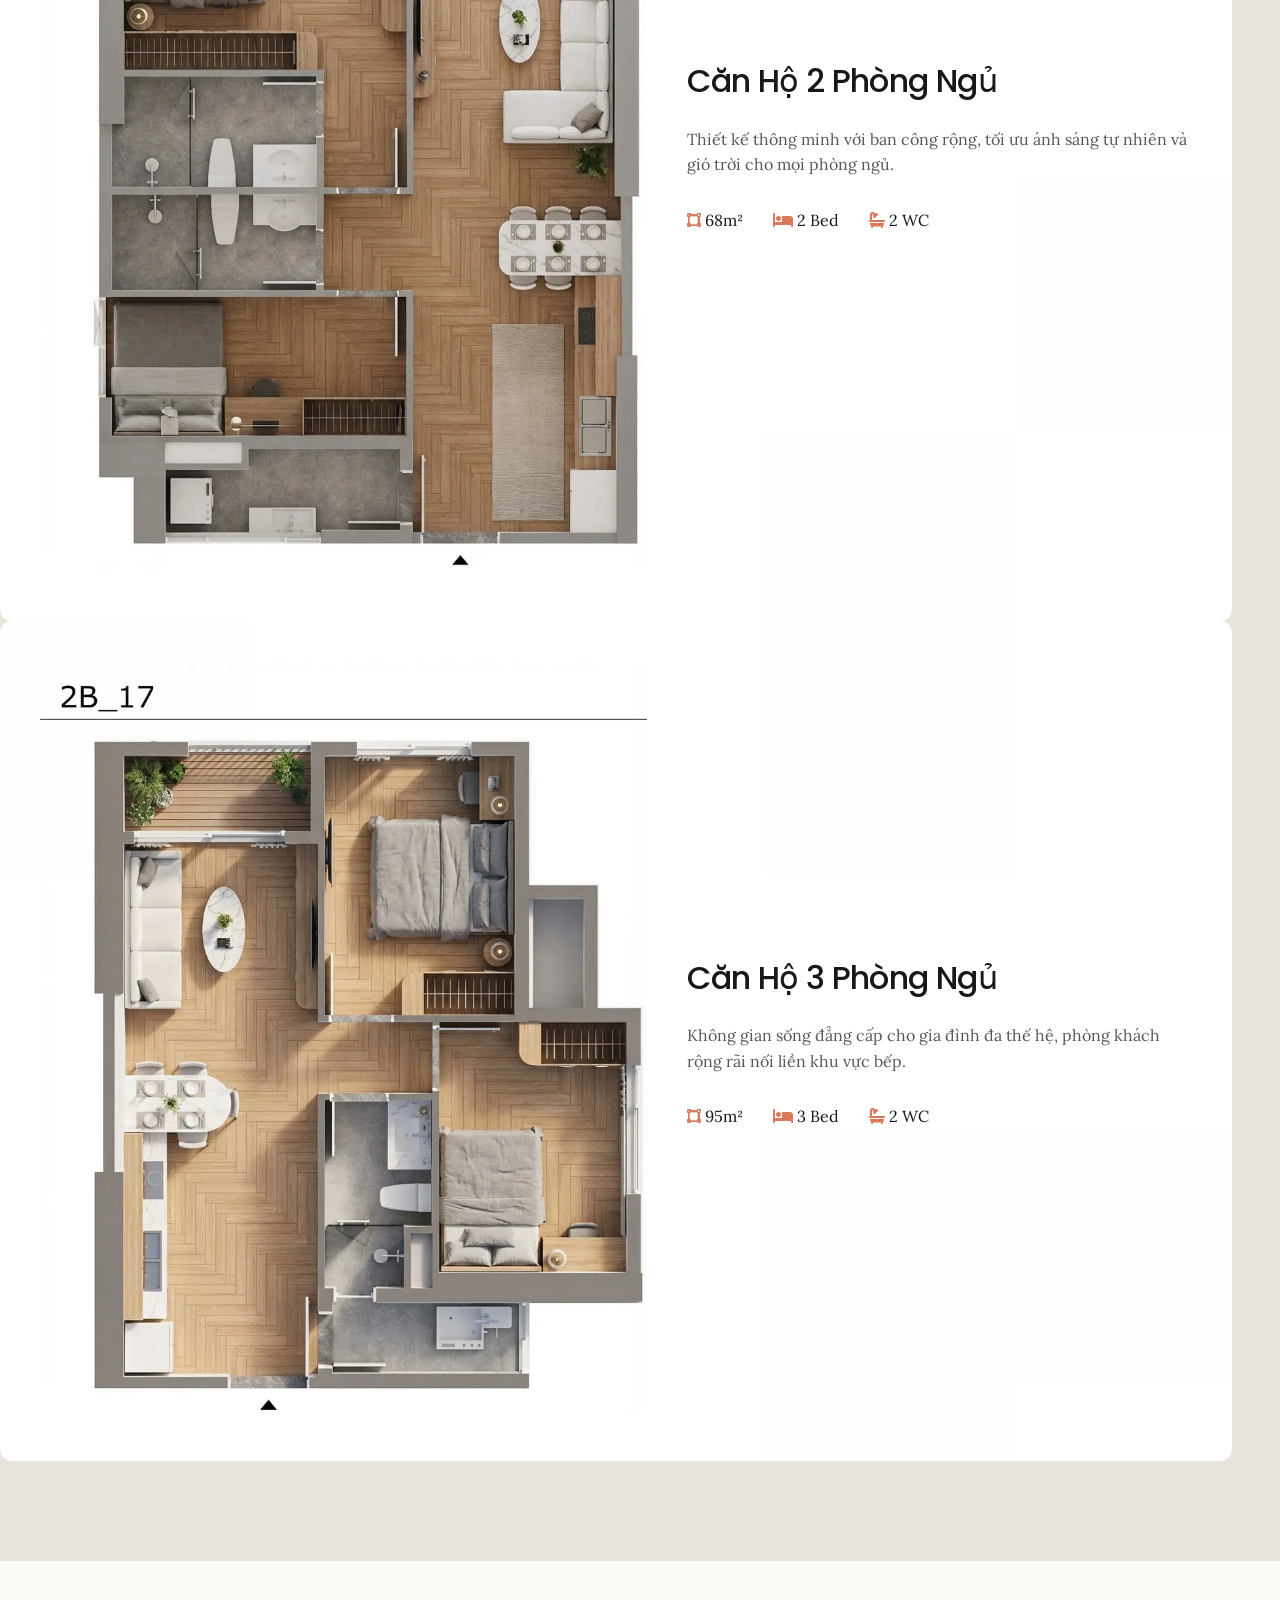
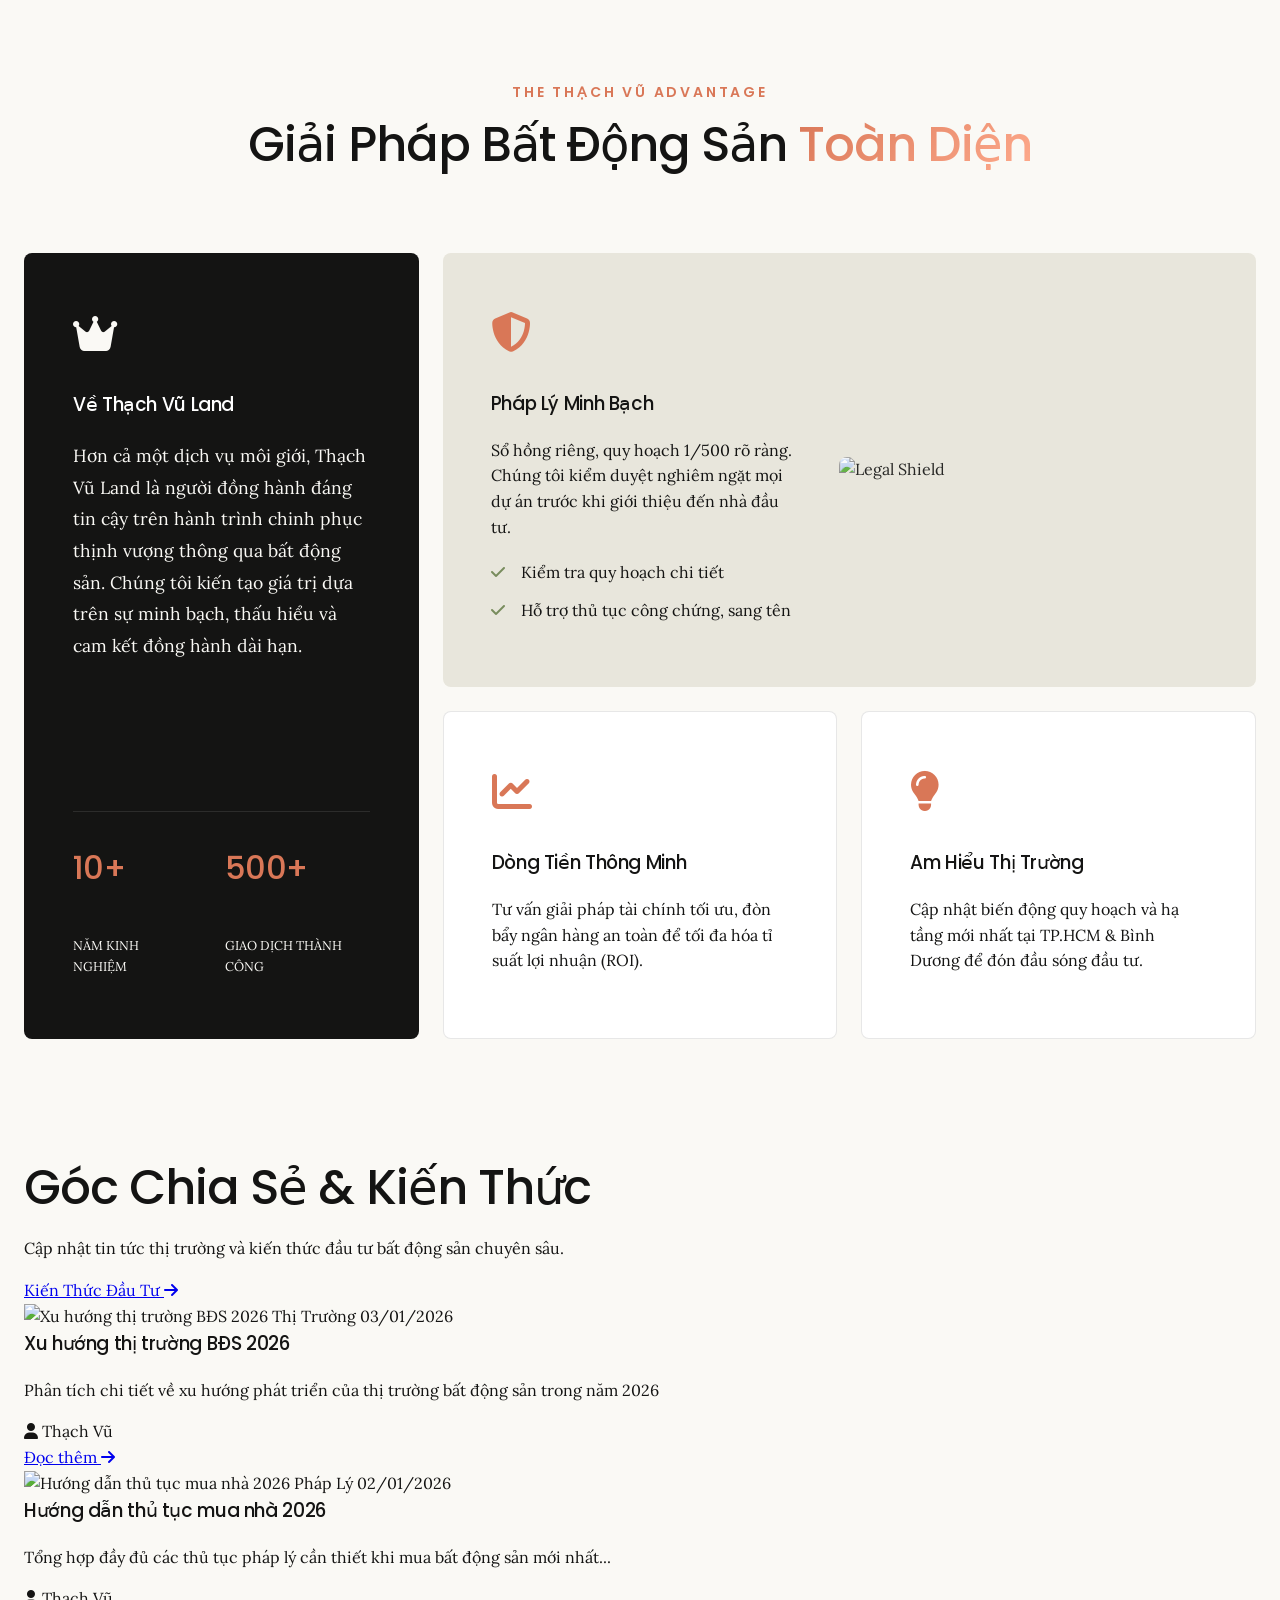
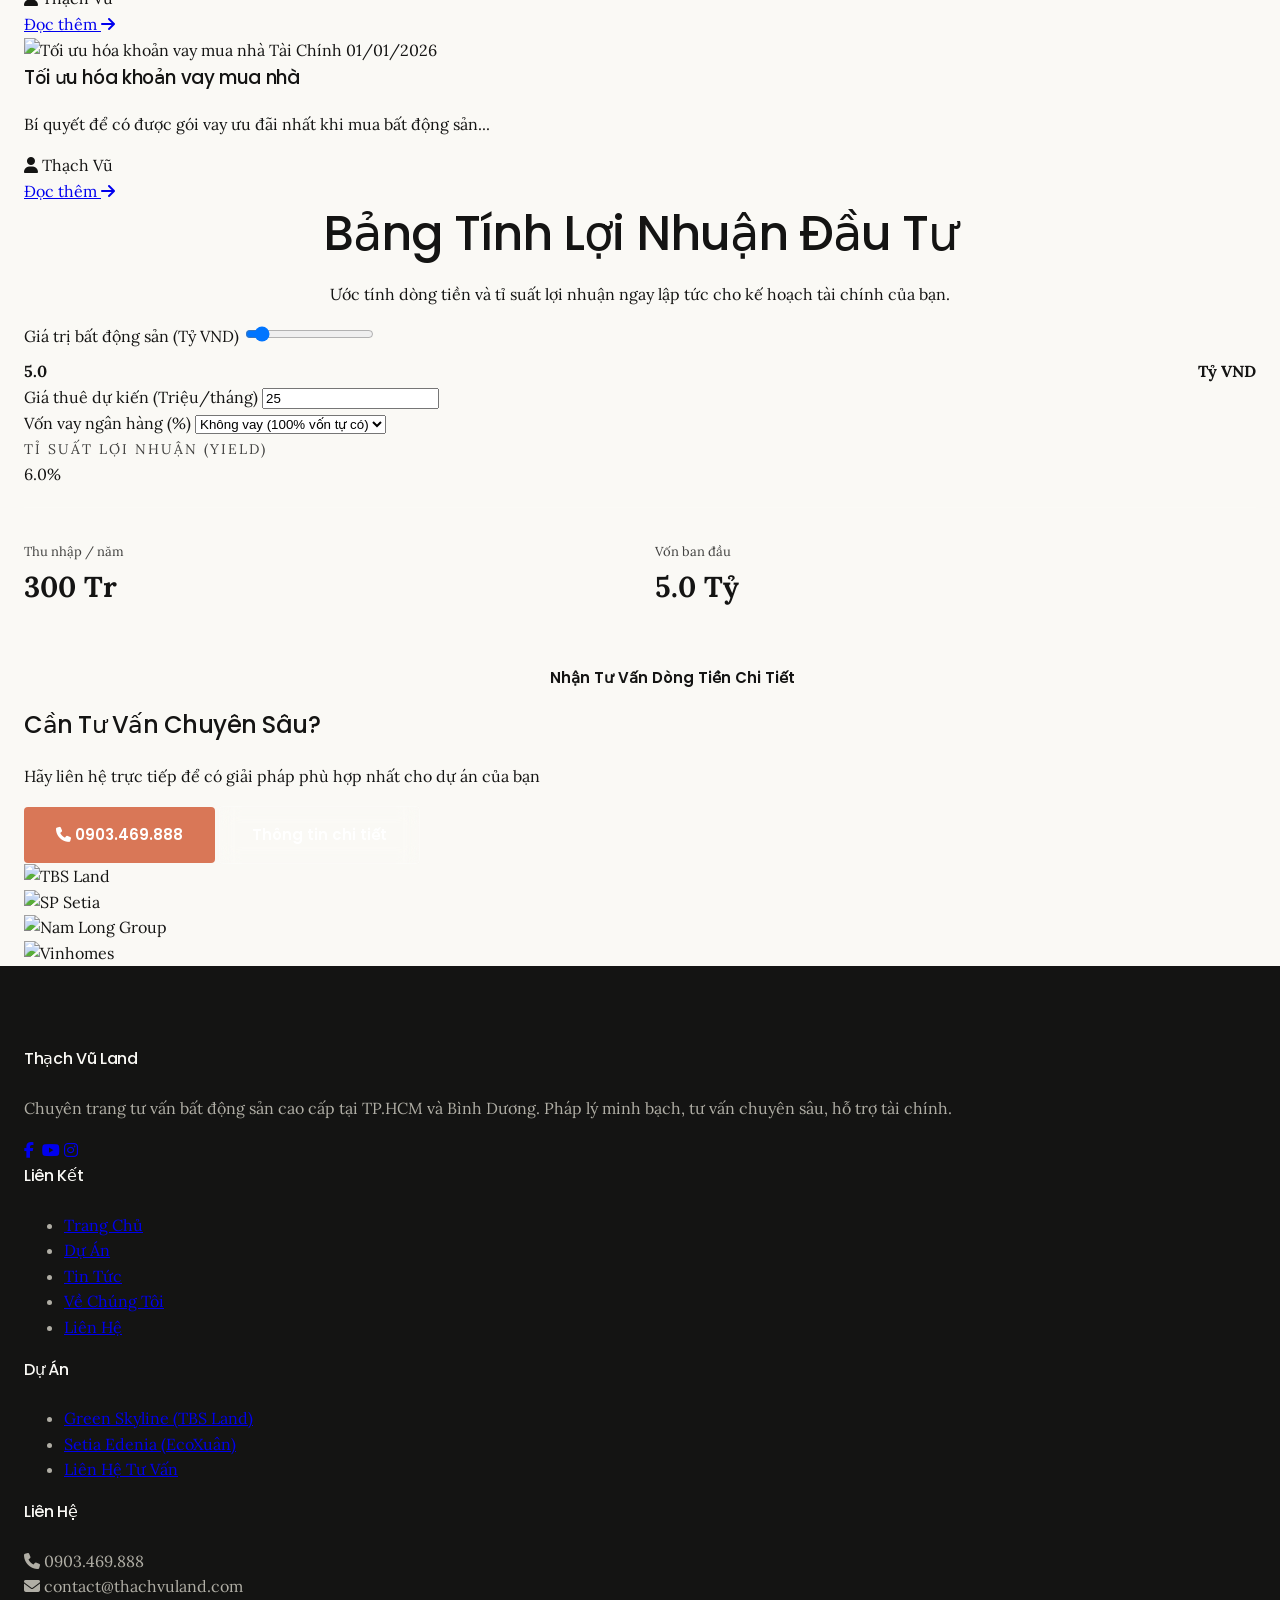
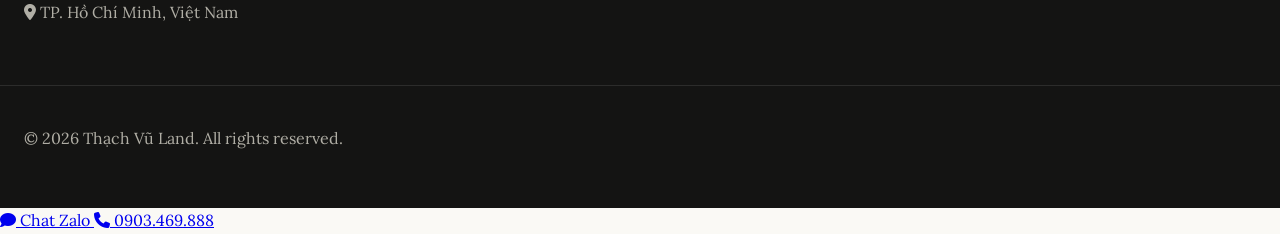
==== commit f0ce30f2: "feat: Implement modern hero section, bento grid, and smart filter bar styles, update navigation, and" ====
--- a/index.html
+++ b/index.html
@@ -68,274 +68,330 @@
 <body>
 
     <!-- Header -->
-    <header class="site-header">
-        <div class="header-container">
+    <header class="site-header" id="siteHeader">
+        <div class="header-container container">
             <a href="index.html" class="logo">THACH VU <span>LAND</span></a>
             <nav class="main-nav">
-                <a href="#home" class="nav-link active">Trang chủ</a>
-                <a href="#projects" class="nav-link">Dự án</a>
-                <a href="knowledge.html" class="nav-link">Kiến thức</a>
-                <a href="news-anthropic.html" class="nav-link">Tin tức</a>
-                <a href="#about" class="nav-link">Về chúng tôi</a>
-                <a href="#contact" class="nav-link nav-cta">Liên hệ</a>
+                <a href="index.html" class="nav-link active">Trang Chủ</a>
+                <a href="projects.html" class="nav-link">Dự Án</a>
+                <a href="knowledge.html" class="nav-link">Kiến Thức</a>
+                <a href="news-anthropic.html" class="nav-link">Tin Tức</a>
+                <a href="#about" class="nav-link">Về Chúng Tôi</a>
+                <a href="#contact" class="nav-link nav-cta">Liên Hệ</a>
             </nav>
-            <div class="mobile-menu-btn">
+            <div class="mobile-menu-btn" id="mobileMenuToggle" aria-haspopup="true" aria-expanded="false"
+                aria-label="Toggle mobile menu">
                 <i class="fas fa-bars"></i>
             </div>
         </div>
     </header>
 
-    <span><i class="fas fa-vector-square"></i> 95m²</span>
-    <span><i class="fas fa-bed"></i> 3 Phòng Ngủ</span>
-    <span><i class="fas fa-bath"></i> 2 WC</span>
+    <!-- Mobile Menu Overlay -->
+    <div class="mobile-menu" id="mobileMenu">
+        <nav class="mobile-menu-nav">
+            <a href="index.html" class="mobile-nav-link">Trang Chủ</a>
+            <a href="projects.html" class="mobile-nav-link">Dự Án</a>
+            <a href="knowledge.html" class="mobile-nav-link">Kiến Thức</a>
+            <a href="news-anthropic.html" class="mobile-nav-link">Tin Tức</a>
+            <a href="#about" class="mobile-nav-link">Về Chúng Tôi</a>
+            <a href="#contact" class="mobile-nav-link mobile-nav-cta">Liên Hệ</a>
+        </nav>
     </div>
-    </div>
-    </div>
-    </div>
-    <!-- Slide 3 -->
-    <div class="swiper-slide">
-        <div class="floor-plan-card glass-morphism">
-            <div class="floor-plan-image">
-                <img src="mat%20bang%20mau/Generated%20Image%20December%2024,%202025%20-%203_43PM.webp"
-                    alt="Mặt bằng điển hình 3" loading="lazy">
-            </div>
-            <div class="floor-plan-info">
-                <h3 class="floor-plan-title">Penthouse Sang Trọng</h3>
-                <div class="floor-plan-details">
-                    <span><i class="fas fa-vector-square"></i> 150m²</span>
-                    <span><i class="fas fa-bed"></i> 4 Phòng Ngủ</span>
-                    <span><i class="fas fa-bath"></i> 3 WC</span>
-                </div>
-            </div>
-        </div>
-    </div>
-    <!-- Slide 4 -->
-    <div class="swiper-slide">
-        <div class="floor-plan-card glass-morphism">
-            <div class="floor-plan-image">
-                <img src="mat%20bang%20mau/Generated%20Image%20December%2024,%202025%20-%203_44PM.webp"
-                    alt="Mặt bằng điển hình 4" loading="lazy">
-            </div>
-            <div class="floor-plan-info">
-                <h3 class="floor-plan-title">Studio Hiện Đại</h3>
-                <div class="floor-plan-details">
-                    <span><i class="fas fa-vector-square"></i> 45m²</span>
-                    <span><i class="fas fa-bed"></i> 1 Phòng Ngủ</span>
-                    <span><i class="fas fa-bath"></i> 1 WC</span>
-                </div>
-            </div>
-        </div>
-    </div>
-    <!-- Slide 5: New Added Image -->
-    <div class="swiper-slide">
-        <div class="floor-plan-card glass-morphism">
-            <div class="floor-plan-image">
-                <img src="mat%20bang%20mau/z7390566239182_e66e1d4119c6e6a13e6a617960b10676.webp"
-                    alt="Mặt bằng Shophouse" loading="lazy">
-            </div>
-            <div class="floor-plan-info">
-                <h3 class="floor-plan-title">Shophouse Thương Mại</h3>
-                <div class="floor-plan-details">
-                    <span><i class="fas fa-vector-square"></i> 120m²</span>
-                    <span><i class="fas fa-bed"></i> 2 Phòng Ngủ</span>
-                    <span><i class="fas fa-bath"></i> 2 WC</span>
-                </div>
-            </div>
-        </div>
-    </div>
-    </div>
-    <!-- Pagination -->
-    <div class="swiper-pagination"></div>
-
-    <!-- Navigation -->
-    <div class="swiper-button-prev"></div>
-    <div class="swiper-button-next"></div>
-    </div>
-    </div>
-    </section>
-
-    <!-- About Section -->
-    <section class="about-section" id="about">
-        <div class="section-watermark">LEGACY & TRUST</div>
-        <div class="container">
-            <div class="about-grid">
-                <div class="about-image" data-aos="fade-right">
-                    <div class="parallax" data-speed="0.3">
-                        <img src="https://images.unsplash.com/photo-1560250097-0b93528c311a?w=800" alt="Thạch Vũ"
+
+    <main>
+        <!-- Modern Hero Section -->
+        <section class="hero-section" id="home">
+            <div id="heroBackground" class="hero-background"></div>
+            <div class="container hero-container">
+                <div class="hero-content" data-aos="fade-up">
+                    <span class="hero-tagline">Legacy & Trust in Real Estate</span>
+                    <h1 class="hero-headline">Kiến Tạo Giá Trị <br>Bền Vững Qua <span class="text-gradient">Thế
+                            Hệ</span></h1>
+                    <p class="hero-subtitle">
+                        Chuyên gia tư vấn bất động sản cao cấp, pháp lý minh bạch và giải pháp tài chính tối ưu cho nhà
+                        đầu tư chuyên nghiệp.
+                    </p>
+                    <div class="hero-actions">
+                        <a href="projects.html" class="btn-primary">Khám Phá Dự Án</a>
+                        <a href="#contact" class="btn-secondary">Liên Hệ Tư Vấn</a>
+                    </div>
+                </div>
+            </div>
+            <div class="scroll-indicator">
+                <div class="mouse"></div>
+                <span>Scroll to explore</span>
+            </div>
+        </section>
+
+        <!-- Floor Plans Highlight (Premium Slider) -->
+        <section class="floor-plans-section" style="padding: 100px 0; background: var(--bg-secondary);">
+            <div class="container">
+                <div class="section-header text-center" style="margin-bottom: 60px;">
+                    <h2 class="section-title" data-aos="fade-up">Thiết Kế Không Gian Sống</h2>
+                    <p data-aos="fade-up" data-aos-delay="100">Khám phá các mẫu thiết kế căn hộ tinh tế và tối ưu diện
+                        tích.</p>
+                </div>
+
+                <div class="swiper floor-plans-slider" data-aos="fade-up">
+                    <div class="swiper-wrapper">
+                        <!-- Slide 1 -->
+                        <div class="swiper-slide">
+                            <div class="floor-plan-card glass-morphism"
+                                style="display: grid; grid-template-columns: 1.2fr 1fr; gap: 40px; align-items: center; background: white; padding: 40px; border-radius: var(--radius-lg);">
+                                <div class="floor-plan-image">
+                                    <img src="mat%20bang%20mau/Generated%20Image%20December%2024,%202025%20-%203_42PM.webp"
+                                        alt="Mặt bằng điển hình 1" loading="lazy"
+                                        style="width: 100%; border-radius: var(--radius-md);">
+                                </div>
+                                <div class="floor-plan-info">
+                                    <h3 style="font-size: 2rem; margin-bottom: 20px;">Căn Hộ 2 Phòng Ngủ</h3>
+                                    <p style="color: var(--text-secondary); margin-bottom: 30px;">Thiết kế thông minh
+                                        với ban công rộng, tối ưu ánh sáng tự nhiên và gió trời cho mọi phòng ngủ.</p>
+                                    <div class="floor-plan-details" style="display: flex; gap: 30px;">
+                                        <span><i class="fas fa-vector-square"
+                                                style="color: var(--anthropic-orange);"></i> 68m²</span>
+                                        <span><i class="fas fa-bed" style="color: var(--anthropic-orange);"></i> 2
+                                            Bed</span>
+                                        <span><i class="fas fa-bath" style="color: var(--anthropic-orange);"></i> 2
+                                            WC</span>
+                                    </div>
+                                </div>
+                            </div>
+                        </div>
+                        <!-- Slide 2 -->
+                        <div class="swiper-slide">
+                            <div class="floor-plan-card glass-morphism"
+                                style="display: grid; grid-template-columns: 1.2fr 1fr; gap: 40px; align-items: center; background: white; padding: 40px; border-radius: var(--radius-lg);">
+                                <div class="floor-plan-image">
+                                    <img src="mat%20bang%20mau/Generated%20Image%20December%2024,%202025%20-%203_43PM.webp"
+                                        alt="Mặt bằng điển hình 3" loading="lazy"
+                                        style="width: 100%; border-radius: var(--radius-md);">
+                                </div>
+                                <div class="floor-plan-info">
+                                    <h3 style="font-size: 2rem; margin-bottom: 20px;">Căn Hộ 3 Phòng Ngủ</h3>
+                                    <p style="color: var(--text-secondary); margin-bottom: 30px;">Không gian sống đẳng
+                                        cấp cho gia đình đa thế hệ, phòng khách rộng rãi nối liền khu vực bếp.</p>
+                                    <div class="floor-plan-details" style="display: flex; gap: 30px;">
+                                        <span><i class="fas fa-vector-square"
+                                                style="color: var(--anthropic-orange);"></i> 95m²</span>
+                                        <span><i class="fas fa-bed" style="color: var(--anthropic-orange);"></i> 3
+                                            Bed</span>
+                                        <span><i class="fas fa-bath" style="color: var(--anthropic-orange);"></i> 2
+                                            WC</span>
+                                    </div>
+                                </div>
+                            </div>
+                        </div>
+                    </div>
+                    <div class="swiper-pagination" style="bottom: 0;"></div>
+                    <div class="swiper-button-prev"></div>
+                    <div class="swiper-button-next"></div>
+                </div>
+            </div>
+        </section>
+
+
+        <!-- Brand Experience (About & Services Bento) -->
+        <section class="experience-section" style="padding: 120px 0;">
+            <div class="container">
+                <div class="section-header text-center" style="margin-bottom: 80px;">
+                    <span class="hero-tagline" style="margin-bottom: 12px;">The Thạch Vũ Advantage</span>
+                    <h2 class="section-title" data-aos="fade-up">Giải Pháp Bất Động Sản <span class="text-gradient">Toàn
+                            Diện</span></h2>
+                </div>
+
+                <div class="bento-experience-grid">
+                    <!-- About Thach Vu: Large Item -->
+                    <div class="bento-item large" data-aos="fade-up"
+                        style="display: flex; flex-direction: column; justify-content: space-between;">
+                        <div>
+                            <div class="bento-icon"><i class="fas fa-crown"></i></div>
+                            <h3>Về Thạch Vũ Land</h3>
+                            <p style="margin-top: 20px; font-size: 1.1rem; line-height: 1.8;">
+                                Hơn cả một dịch vụ môi giới, Thạch Vũ Land là người đồng hành đáng tin cậy trên hành
+                                trình chinh phục thịnh vượng thông qua bất động sản. Chúng tôi kiến tạo giá trị dựa trên
+                                sự minh bạch, thấu hiểu và cam kết đồng hành dài hạn.
+                            </p>
+                        </div>
+                        <div style="margin-top: 40px; border-top: 1px solid rgba(255,255,255,0.1); padding-top: 30px;">
+                            <div style="display: flex; gap: 40px;">
+                                <div>
+                                    <h4 style="font-size: 2rem; color: var(--anthropic-orange);">10+</h4>
+                                    <p style="font-size: 0.8rem; text-transform: uppercase;">Năm Kinh Nghiệm</p>
+                                </div>
+                                <div>
+                                    <h4 style="font-size: 2rem; color: var(--anthropic-orange);">500+</h4>
+                                    <p style="font-size: 0.8rem; text-transform: uppercase;">Giao Dịch Thành Công</p>
+                                </div>
+                            </div>
+                        </div>
+                    </div>
+
+                    <!-- Legal Shield: Wide Item -->
+                    <div class="bento-item wide glass-morphism" data-aos="fade-up" data-aos-delay="100"
+                        style="background: var(--bg-secondary); border: none; box-shadow: var(--shadow-sm);">
+                        <div
+                            style="display: grid; grid-template-columns: 1fr 1.2fr; gap: 40px; align-items: center; height: 100%;">
+                            <div class="bento-info">
+                                <div class="bento-icon"><i class="fas fa-shield-halved"></i></div>
+                                <h3>Pháp Lý Minh Bạch</h3>
+                                <p>Sổ hồng riêng, quy hoạch 1/500 rõ ràng. Chúng tôi kiểm duyệt nghiêm ngặt mọi dự án
+                                    trước khi giới thiệu đến nhà đầu tư.</p>
+                                <ul style="list-style: none; margin-top: 20px; padding: 0;">
+                                    <li style="margin-bottom: 12px;"><i class="fas fa-check"
+                                            style="color: var(--anthropic-green); margin-right: 12px;"></i> Kiểm tra quy
+                                        hoạch chi tiết</li>
+                                    <li><i class="fas fa-check"
+                                            style="color: var(--anthropic-green); margin-right: 12px;"></i> Hỗ trợ thủ
+                                        tục công chứng, sang tên</li>
+                                </ul>
+                            </div>
+                            <div class="bento-visual">
+                                <img src="https://images.unsplash.com/photo-1582213713364-24c9d9a5bc39?w=600&fm=webp"
+                                    alt="Legal Shield"
+                                    style="width: 100%; border-radius: var(--radius-md); opacity: 0.9;" loading="lazy">
+                            </div>
+                        </div>
+                    </div>
+
+                    <!-- Financial: Standard -->
+                    <div class="bento-item" data-aos="fade-up" data-aos-delay="200">
+                        <div class="bento-icon"><i class="fas fa-chart-line"></i></div>
+                        <h3>Dòng Tiền Thông Minh</h3>
+                        <p>Tư vấn giải pháp tài chính tối ưu, đòn bẩy ngân hàng an toàn để tối đa hóa tỉ suất lợi nhuận
+                            (ROI).</p>
+                    </div>
+
+                    <!-- Market Insights: Standard -->
+                    <div class="bento-item" data-aos="fade-up" data-aos-delay="300">
+                        <div class="bento-icon"><i class="fas fa-lightbulb"></i></div>
+                        <h3>Am Hiểu Thị Trường</h3>
+                        <p>Cập nhật biến động quy hoạch và hạ tầng mới nhất tại TP.HCM & Bình Dương để đón đầu sóng đầu
+                            tư.</p>
+                    </div>
+                </div>
+            </div>
+        </section>
+
+        <!-- Latest News & Knowledge -->
+        <section class="news-section" id="news">
+            <div class="container">
+                <div class="section-header">
+                    <div>
+                        <h2 class="section-title" data-aos="fade-up">Góc Chia Sẻ & Kiến Thức</h2>
+                        <p data-aos="fade-up" data-aos-delay="100">Cập nhật tin tức thị trường và kiến thức đầu tư bất
+                            động sản chuyên sâu.</p>
+                    </div>
+                    <a href="knowledge.html" class="btn-ghost" data-aos="fade-up">Kiến Thức Đầu Tư <i
+                            class="fas fa-arrow-right"></i></a>
+                </div>
+
+                <div class="news-grid" id="newsGrid" data-aos="fade-up">
+                    <!-- Tin tức sẽ được render tự động từ data.js -->
+                </div>
+            </div>
+        </section>
+
+        <!-- Investment Calculator Section -->
+        <section class="calculator-section" id="calculate">
+            <div class="container">
+                <div class="section-header text-center">
+                    <h2 class="section-title cinzel" data-aos="fade-up">Bảng Tính Lợi Nhuận Đầu Tư</h2>
+                    <p data-aos="fade-up" data-aos-delay="100">Ước tính dòng tiền và tỉ suất lợi nhuận ngay lập tức cho
+                        kế hoạch tài chính của bạn.</p>
+                </div>
+
+                <div class="calc-grid" data-aos="fade-up">
+                    <div class="calc-inputs">
+                        <div class="calc-input-group">
+                            <label>Giá trị bất động sản (Tỷ VND)</label>
+                            <input type="range" class="calc-range" id="hpPropVal" min="1" max="50" step="0.5" value="5">
+                            <div
+                                style="display: flex; justify-content: space-between; margin-top: 10px; font-weight: 700;">
+                                <span id="hpValDisplay">5.0</span> <span>Tỷ VND</span>
+                            </div>
+                        </div>
+
+                        <div class="calc-input-group">
+                            <label>Giá thuê dự kiến (Triệu/tháng)</label>
+                            <input type="number" class="calc-number-input" id="hpRentPrice" value="25">
+                        </div>
+
+                        <div class="calc-input-group">
+                            <label>Vốn vay ngân hàng (%)</label>
+                            <select class="calc-number-input" id="hpLoanPct">
+                                <option value="0">Không vay (100% vốn tự có)</option>
+                                <option value="30">Vay 30%</option>
+                                <option value="50">Vay 50%</option>
+                                <option value="70">Vay 70%</option>
+                            </select>
+                        </div>
+                    </div>
+
+                    <div class="calc-results">
+                        <div style="margin-bottom: 20px;">
+                            <span
+                                style="font-size: 14px; text-transform: uppercase; letter-spacing: 2px; opacity: 0.8;">Tỉ
+                                suất lợi nhuận (Yield)</span>
+                            <div class="yield-display-value" id="hpYieldRes">6.0%</div>
+                        </div>
+
+                        <div
+                            style="display: grid; grid-template-columns: 1fr 1fr; gap: 30px; margin-top: 20px; border-top: 1px solid rgba(255,255,255,0.1); padding-top: 30px;">
+                            <div>
+                                <span style="font-size: 13px; opacity: 0.8;">Thu nhập / năm</span>
+                                <div id="hpAnnualInc" style="font-size: 1.8rem; font-weight: 700;">300 Tr</div>
+                            </div>
+                            <div>
+                                <span style="font-size: 13px; opacity: 0.8;">Vốn ban đầu</span>
+                                <div id="hpInitCap" style="font-size: 1.8rem; font-weight: 700;">5.0 Tỷ</div>
+                            </div>
+                        </div>
+
+                        <div style="margin-top: 40px;">
+                            <a href="https://zalo.me/0903469888" class="btn-primary neon-glow"
+                                style="width: 100%; text-align: center; display: block; background: var(--accent-gold); color: var(--primary-900);">Nhận
+                                Tư Vấn Dòng Tiền Chi Tiết</a>
+                        </div>
+                    </div>
+                </div>
+            </div>
+        </section>
+        <section class="cta-section" id="contact">
+            <div class="cta-parallax-bg"></div>
+            <div class="container">
+                <div class="cta-glass-card" data-aos="zoom-in">
+                    <h2 class="cta-title">Cần Tư Vấn Chuyên Sâu?</h2>
+                    <p class="cta-subtitle">Hãy liên hệ trực tiếp để có giải pháp phù hợp nhất cho dự án của bạn</p>
+                    <div class="cta-actions">
+                        <a href="tel:0903469888" class="btn-primary neon-glow">
+                            <i class="fas fa-phone"></i> 0903.469.888
+                        </a>
+                        <a href="#contact-details" class="btn-secondary glass-morphism">Thông tin chi tiết</a>
+                    </div>
+                </div>
+            </div>
+        </section>
+
+        <!-- Partners Branding -->
+        <section class="partners-section">
+            <div class="container">
+                <div class="partners-grid" data-aos="fade-up">
+                    <div class="partner-logo"><img
+                            src="https://dongtayland.vn/wp-content/uploads/2021/04/logo-tbs-land.png" alt="TBS Land"
                             loading="lazy">
                     </div>
-                </div>
-                <div class="about-content" data-aos="fade-left">
-                    <h2 class="section-title">Về Thạch Vũ</h2>
-                    <p class="about-text">
-                        Với kinh nghiệm thực chiến trong lĩnh vực bất động sản, tôi cam kết mang đến cho khách hàng
-                        những giải pháp đầu tư thông minh, pháp lý minh bạch và giá trị bền vững.
-                    </p>
-                    <ul class="about-values">
-                        <li><i class="fas fa-check-circle"></i> Trung thực trong mọi giao dịch</li>
-                        <li><i class="fas fa-check-circle"></i> Chuyên nghiệp trong tư vấn</li>
-                        <li><i class="fas fa-check-circle"></i> Hiệu quả trong hỗ trợ tài chính</li>
-                    </ul>
-                    <a href="#contact" class="btn-primary">Tìm Hiểu Thêm</a>
-                </div>
-            </div>
-        </div>
-    </section>
-
-    <!-- Services Section (Bento Upgrade) -->
-    <section class="services-section">
-        <div class="container">
-            <h2 class="section-title text-center" data-aos="fade-up">Tại Sao Chọn Thạch Vũ Land?</h2>
-            <div class="bento-experience-grid">
-                <!-- Feature 1: Large (Trust & Legal) -->
-                <div class="bento-item large" data-aos="fade-up">
-                    <div class="bento-icon"><i class="fas fa-shield-alt"></i></div>
-                    <h3>Pháp Lý & <br>Nền Tảng Vững Chắc</h3>
-                    <p>Chúng tôi tập trung 100% vào các dự án có pháp lý minh bạch, sổ hồng trao tay. Với hơn 10 năm
-                        kinh nghiệm, Thạch Vũ Land là điểm tựa tin cậy cho mọi giao dịch bất động sản tại TP.HCM &
-                        Bình Dương.</p>
-                </div>
-
-                <!-- Feature 2: Wide (Financial Support) -->
-                <div class="bento-item wide" data-aos="fade-up" data-aos-delay="100">
-                    <div class="bento-icon"><i class="fas fa-hand-holding-usd"></i></div>
-                    <h3>Hỗ Trợ Tài Chính Tối Ưu</h3>
-                    <p>Cung cấp giải pháp vay vốn ngân hàng lãi suất ưu đãi, ân hạn nợ gốc và lộ trình thanh toán
-                        linh hoạt.</p>
-                </div>
-
-                <!-- Feature 3: Standard (Personal Consulting) -->
-                <div class="bento-item" data-aos="fade-up" data-aos-delay="200">
-                    <div class="bento-icon"><i class="fas fa-user-tie"></i></div>
-                    <h3>Tư Vấn Tận Tâm</h3>
-                    <p>Đội ngũ chuyên gia am hiểu thị trường ngách, tư vấn dự án phù hợp với dòng tiền.</p>
-                </div>
-
-                <!-- Feature 4: Standard (Global Value) -->
-                <div class="bento-item" data-aos="fade-up" data-aos-delay="300">
-                    <div class="bento-icon"><i class="fas fa-gem"></i></div>
-                    <h3>Giá Trị Thật</h3>
-                    <p>Cam kết thông tin chính xác, hình ảnh thực tế và giá gốc từ chủ đầu tư.</p>
-                </div>
-            </div>
-        </div>
-    </section>
-
-    <!-- Latest News & Knowledge -->
-    <section class="news-section" id="news">
-        <div class="container">
-            <div class="section-header">
-                <div>
-                    <h2 class="section-title" data-aos="fade-up">Góc Chia Sẻ & Kiến Thức</h2>
-                    <p data-aos="fade-up" data-aos-delay="100">Cập nhật tin tức thị trường và kiến thức đầu tư bất
-                        động sản chuyên sâu.</p>
-                </div>
-                <a href="knowledge.html" class="btn-ghost" data-aos="fade-up">Kiến Thức Đầu Tư <i
-                        class="fas fa-arrow-right"></i></a>
-            </div>
-
-            <div class="news-grid" id="newsGrid" data-aos="fade-up">
-                <!-- Tin tức sẽ được render tự động từ data.js -->
-            </div>
-        </div>
-    </section>
-
-    <!-- Investment Calculator Section -->
-    <section class="calculator-section" id="calculate">
-        <div class="container">
-            <div class="section-header text-center">
-                <h2 class="section-title cinzel" data-aos="fade-up">Bảng Tính Lợi Nhuận Đầu Tư</h2>
-                <p data-aos="fade-up" data-aos-delay="100">Ước tính dòng tiền và tỉ suất lợi nhuận ngay lập tức cho
-                    kế hoạch tài chính của bạn.</p>
-            </div>
-
-            <div class="calc-grid" data-aos="fade-up">
-                <div class="calc-inputs">
-                    <div class="calc-input-group">
-                        <label>Giá trị bất động sản (Tỷ VND)</label>
-                        <input type="range" class="calc-range" id="hpPropVal" min="1" max="50" step="0.5" value="5">
-                        <div style="display: flex; justify-content: space-between; margin-top: 10px; font-weight: 700;">
-                            <span id="hpValDisplay">5.0</span> <span>Tỷ VND</span>
-                        </div>
-                    </div>
-
-                    <div class="calc-input-group">
-                        <label>Giá thuê dự kiến (Triệu/tháng)</label>
-                        <input type="number" class="calc-number-input" id="hpRentPrice" value="25">
-                    </div>
-
-                    <div class="calc-input-group">
-                        <label>Vốn vay ngân hàng (%)</label>
-                        <select class="calc-number-input" id="hpLoanPct">
-                            <option value="0">Không vay (100% vốn tự có)</option>
-                            <option value="30">Vay 30%</option>
-                            <option value="50">Vay 50%</option>
-                            <option value="70">Vay 70%</option>
-                        </select>
-                    </div>
-                </div>
-
-                <div class="calc-results">
-                    <div style="margin-bottom: 20px;">
-                        <span style="font-size: 14px; text-transform: uppercase; letter-spacing: 2px; opacity: 0.8;">Tỉ
-                            suất lợi nhuận (Yield)</span>
-                        <div class="yield-display-value" id="hpYieldRes">6.0%</div>
-                    </div>
-
-                    <div
-                        style="display: grid; grid-template-columns: 1fr 1fr; gap: 30px; margin-top: 20px; border-top: 1px solid rgba(255,255,255,0.1); padding-top: 30px;">
-                        <div>
-                            <span style="font-size: 13px; opacity: 0.8;">Thu nhập / năm</span>
-                            <div id="hpAnnualInc" style="font-size: 1.8rem; font-weight: 700;">300 Tr</div>
-                        </div>
-                        <div>
-                            <span style="font-size: 13px; opacity: 0.8;">Vốn ban đầu</span>
-                            <div id="hpInitCap" style="font-size: 1.8rem; font-weight: 700;">5.0 Tỷ</div>
-                        </div>
-                    </div>
-
-                    <div style="margin-top: 40px;">
-                        <a href="https://zalo.me/0903469888" class="btn-primary neon-glow"
-                            style="width: 100%; text-align: center; display: block; background: var(--accent-gold); color: var(--primary-900);">Nhận
-                            Tư Vấn Dòng Tiền Chi Tiết</a>
-                    </div>
-                </div>
-            </div>
-        </div>
-    </section>
-    <section class="cta-section" id="contact">
-        <div class="cta-parallax-bg"></div>
-        <div class="container">
-            <div class="cta-glass-card" data-aos="zoom-in">
-                <h2 class="cta-title">Cần Tư Vấn Chuyên Sâu?</h2>
-                <p class="cta-subtitle">Hãy liên hệ trực tiếp để có giải pháp phù hợp nhất cho dự án của bạn</p>
-                <div class="cta-actions">
-                    <a href="tel:0903469888" class="btn-primary neon-glow">
-                        <i class="fas fa-phone"></i> 0903.469.888
-                    </a>
-                    <a href="#contact-details" class="btn-secondary glass-morphism">Thông tin chi tiết</a>
-                </div>
-            </div>
-        </div>
-    </section>
-
-    <!-- Partners Branding -->
-    <section class="partners-section">
-        <div class="container">
-            <div class="partners-grid" data-aos="fade-up">
-                <div class="partner-logo"><img src="https://dongtayland.vn/wp-content/uploads/2021/04/logo-tbs-land.png"
-                        alt="TBS Land" loading="lazy">
-                </div>
-                <div class="partner-logo"><img src="https://setia.com.vn/wp-content/uploads/2023/05/logo-setia.png"
-                        alt="SP Setia" loading="lazy"></div>
-                <div class="partner-logo"><img src="https://www.namlongvn.com/assets/images/logo.png"
-                        alt="Nam Long Group" loading="lazy"></div>
-                <div class="partner-logo"><img src="https://vinhome.com.vn/wp-content/uploads/2020/09/Logo-Vinhomes.png"
-                        alt="Vinhomes" loading="lazy">
-                </div>
-            </div>
-        </div>
-    </section>
+                    <div class="partner-logo"><img src="https://setia.com.vn/wp-content/uploads/2023/05/logo-setia.png"
+                            alt="SP Setia" loading="lazy"></div>
+                    <div class="partner-logo"><img src="https://www.namlongvn.com/assets/images/logo.png"
+                            alt="Nam Long Group" loading="lazy"></div>
+                    <div class="partner-logo"><img
+                            src="https://vinhome.com.vn/wp-content/uploads/2020/09/Logo-Vinhomes.png" alt="Vinhomes"
+                            loading="lazy">
+                    </div>
+                </div>
+            </div>
+        </section>
 
     </main>
 
--- a/styles/anthropic.css
+++ b/styles/anthropic.css
@@ -138,15 +138,230 @@
         color: white !important;
     }
 
-    /* Buttons */
-    button,
-    .btn {
-        font-family: var(--font-heading);
-        border: none;
-        cursor: pointer;
+    /* Hero Section Modern */
+    .hero-section {
+        height: 100vh;
+        width: 100%;
+        position: relative;
+        display: flex;
+        align-items: center;
+        overflow: hidden;
+        background: var(--anthropic-dark);
+        color: var(--anthropic-light);
+    }
+
+    .hero-background {
+        position: absolute;
+        top: 0;
+        left: 0;
+        width: 100%;
+        height: 100%;
+        z-index: 1;
+        opacity: 0.6;
+    }
+
+    .hero-container {
+        position: relative;
+        z-index: 2;
+        width: 100%;
+    }
+
+    .hero-content {
+        max-width: 800px;
+    }
+
+    .hero-tagline {
+        display: block;
+        font-family: var(--font-heading);
+        font-size: 14px;
+        font-weight: 600;
+        text-transform: uppercase;
+        letter-spacing: 0.2em;
+        color: var(--anthropic-orange);
+        margin-bottom: 24px;
+    }
+
+    .hero-headline {
+        font-size: clamp(3rem, 8vw, 5rem);
+        line-height: 1.1;
+        font-weight: 700;
+        margin-bottom: 32px;
+        color: white;
+    }
+
+    .hero-subtitle {
+        font-size: 1.25rem;
+        max-width: 600px;
+        margin-bottom: 48px;
+        color: var(--anthropic-mid-gray);
+        font-family: var(--font-body);
+    }
+
+    .hero-actions {
+        display: flex;
+        gap: 20px;
+        flex-wrap: wrap;
+    }
+
+    .text-gradient {
+        background: linear-gradient(135deg, var(--anthropic-orange) 0%, #ffab8d 100%);
+        -webkit-background-clip: text;
+        background-clip: text;
+        -webkit-text-fill-color: transparent;
+    }
+
+    .scroll-indicator {
+        position: absolute;
+        bottom: 40px;
+        left: 50%;
+        transform: translateX(-50%);
+        z-index: 2;
+        display: flex;
+        flex-direction: column;
+        align-items: center;
+        gap: 12px;
+        opacity: 0.8;
+    }
+
+    .scroll-indicator span {
+        font-size: 10px;
+        text-transform: uppercase;
+        letter-spacing: 0.1em;
+        font-family: var(--font-heading);
+    }
+
+    .mouse {
+        width: 20px;
+        height: 35px;
+        border: 2px solid var(--anthropic-light-gray);
+        border-radius: 20px;
+        position: relative;
+    }
+
+    .mouse::after {
+        content: '';
+        width: 4px;
+        height: 8px;
+        background: var(--anthropic-orange);
+        position: absolute;
+        top: 6px;
+        left: 50%;
+        transform: translateX(-50%);
+        border-radius: 2px;
+        animation: scrollWheel 2s infinite;
+    }
+
+    @keyframes scrollWheel {
+        0% {
+            transform: translate(-50%, 0);
+            opacity: 0;
+        }
+
+        30% {
+            opacity: 1;
+        }
+
+        100% {
+            transform: translate(-50%, 15px);
+            opacity: 0;
+        }
+    }
+
+    /* Buttons Modern */
+    .btn-primary {
+        background: var(--anthropic-orange);
+        color: white;
+        padding: 16px 32px;
+        font-family: var(--font-heading);
+        font-size: 15px;
+        font-weight: 600;
+        text-decoration: none;
         border-radius: var(--radius-sm);
-        transition: all 0.2s ease;
-        font-weight: 500;
+        transition: all 0.3s ease;
+        display: inline-block;
+    }
+
+    .btn-primary:hover {
+        background: #c36546;
+        transform: translateY(-2px);
+    }
+
+    .btn-secondary {
+        background: transparent;
+        color: white;
+        border: 1px solid rgba(255, 255, 255, 0.3);
+        padding: 16px 32px;
+        font-family: var(--font-heading);
+        font-size: 15px;
+        font-weight: 600;
+        text-decoration: none;
+        border-radius: var(--radius-sm);
+        transition: all 0.3s ease;
+        display: inline-block;
+        backdrop-filter: blur(10px);
+    }
+
+    .btn-secondary:hover {
+        background: white;
+        color: var(--anthropic-dark);
+        border-color: white;
+        transform: translateY(-2px);
+    }
+
+    /* Additional Services Section Upgrade */
+    .bento-experience-grid {
+        display: grid;
+        grid-template-columns: repeat(3, 1fr);
+        gap: 24px;
+        margin-top: 60px;
+    }
+
+    .bento-item {
+        background: white;
+        padding: 48px;
+        border: 1px solid var(--border-color);
+        border-radius: var(--radius-md);
+        transition: all 0.4s ease;
+    }
+
+    .bento-item:hover {
+        border-color: var(--anthropic-mid-gray);
+        transform: translateY(-8px);
+    }
+
+    .bento-item.large {
+        grid-row: span 2;
+        background: var(--anthropic-dark);
+        color: var(--anthropic-light);
+    }
+
+    .bento-item.large h3 {
+        color: white;
+    }
+
+    .bento-item.wide {
+        grid-column: span 2;
+    }
+
+    .bento-icon {
+        font-size: 2.5rem;
+        color: var(--anthropic-orange);
+        margin-bottom: 24px;
+    }
+
+    .bento-item.large .bento-icon {
+        color: var(--anthropic-light);
+    }
+
+    /* Sections */
+    .section-title {
+        font-size: 3rem;
+        margin-bottom: 20px;
+        line-height: 1.2;
+    }
+
+    .text-center {
+        text-align: center;
     }
 
     /* Search */
@@ -567,30 +782,81 @@
         max-width: 800px;
     }
 
-    .filter-pills {
-        display: flex;
-        justify-content: center;
+    /* Smart Filter Bar */
+    .smart-filter-bar {
+        background: white;
+        padding: 24px;
+        border: 1px solid var(--border-color);
+        border-radius: var(--radius-md);
+        display: flex;
         gap: 16px;
-        margin-bottom: 32px;
         flex-wrap: wrap;
-    }
-
-    .filter-pill {
-        padding: 10px 24px;
+        align-items: center;
+        box-shadow: 0 4px 20px rgba(0, 0, 0, 0.03);
+    }
+
+    .filter-group {
+        flex: 1;
+        min-width: 200px;
+        display: flex;
+        flex-direction: column;
+        gap: 8px;
+    }
+
+    .filter-label {
+        font-family: var(--font-heading);
+        font-size: 12px;
+        font-weight: 600;
+        text-transform: uppercase;
+        color: var(--text-secondary);
+        letter-spacing: 0.05em;
+    }
+
+    .filter-select,
+    .filter-input {
+        width: 100%;
+        padding: 12px 16px;
         border: 1px solid var(--border-color);
-        border-radius: 50px;
-        background: white;
+        border-radius: var(--radius-sm);
+        font-family: var(--font-body);
+        font-size: 14px;
+        color: var(--text-primary);
+        background: white;
+        outline: none;
+        transition: border-color 0.2s;
+        -webkit-appearance: none;
+        appearance: none;
+        /* Remove default arrow on some browsers if icon added manually, keeping simple for now */
+        background-color: #fafafa;
+    }
+
+    .filter-select:focus,
+    .filter-input:focus {
+        border-color: var(--anthropic-orange);
+        background: white;
+    }
+
+    .filter-search-btn {
+        background: var(--anthropic-dark);
+        color: white;
+        border: none;
+        padding: 0 32px;
+        height: 45px;
+        /* Match input height approx */
+        border-radius: var(--radius-sm);
         cursor: pointer;
         font-family: var(--font-heading);
-        font-size: 14px;
-        font-weight: 500;
-        transition: all 0.3s ease;
-    }
-
-    .filter-pill:hover,
-    .filter-pill.active {
-        border-color: var(--anthropic-mid-gray);
-        background: var(--anthropic-light);
+        font-weight: 600;
+        margin-top: auto;
+        /* Align bottom if label present */
+        display: flex;
+        align-items: center;
+        gap: 8px;
+        transition: background 0.2s;
+    }
+
+    .filter-search-btn:hover {
+        background: var(--anthropic-orange);
     }
 
     /* Masonry Gallery foundation */
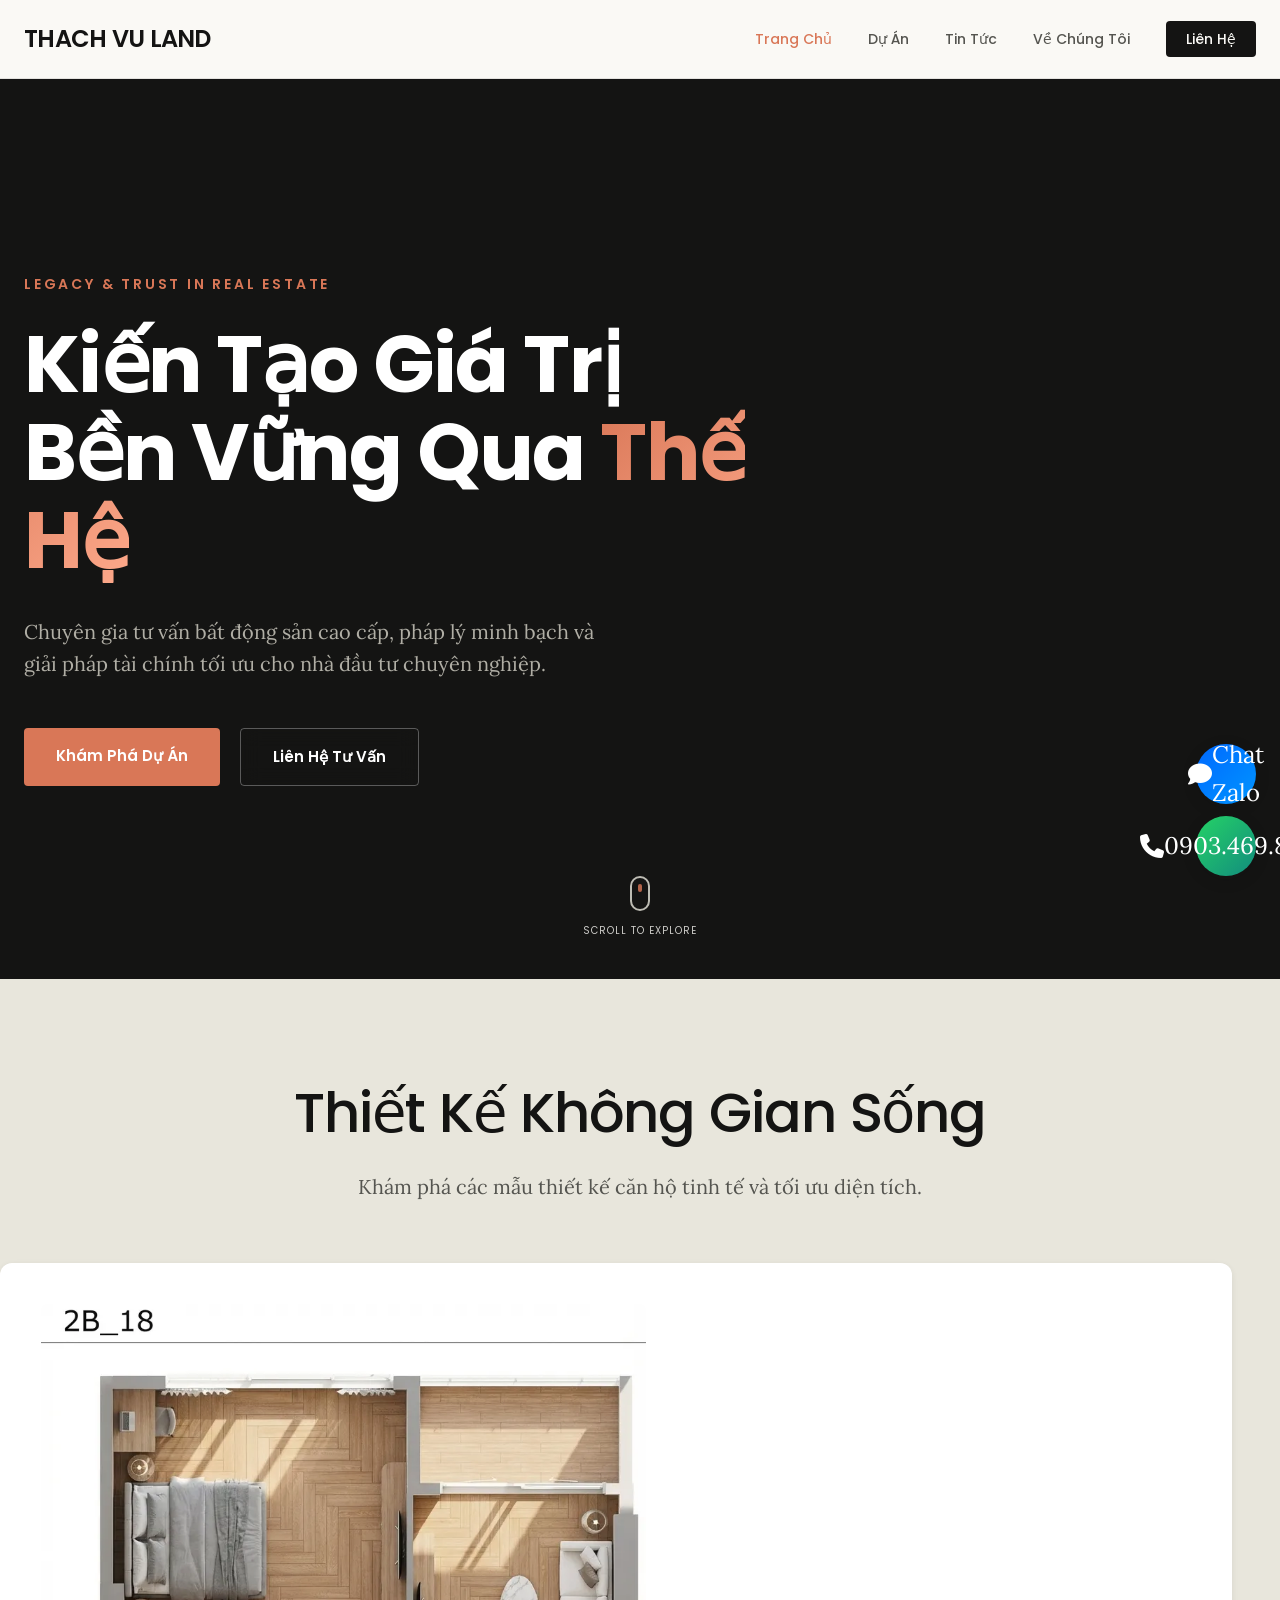
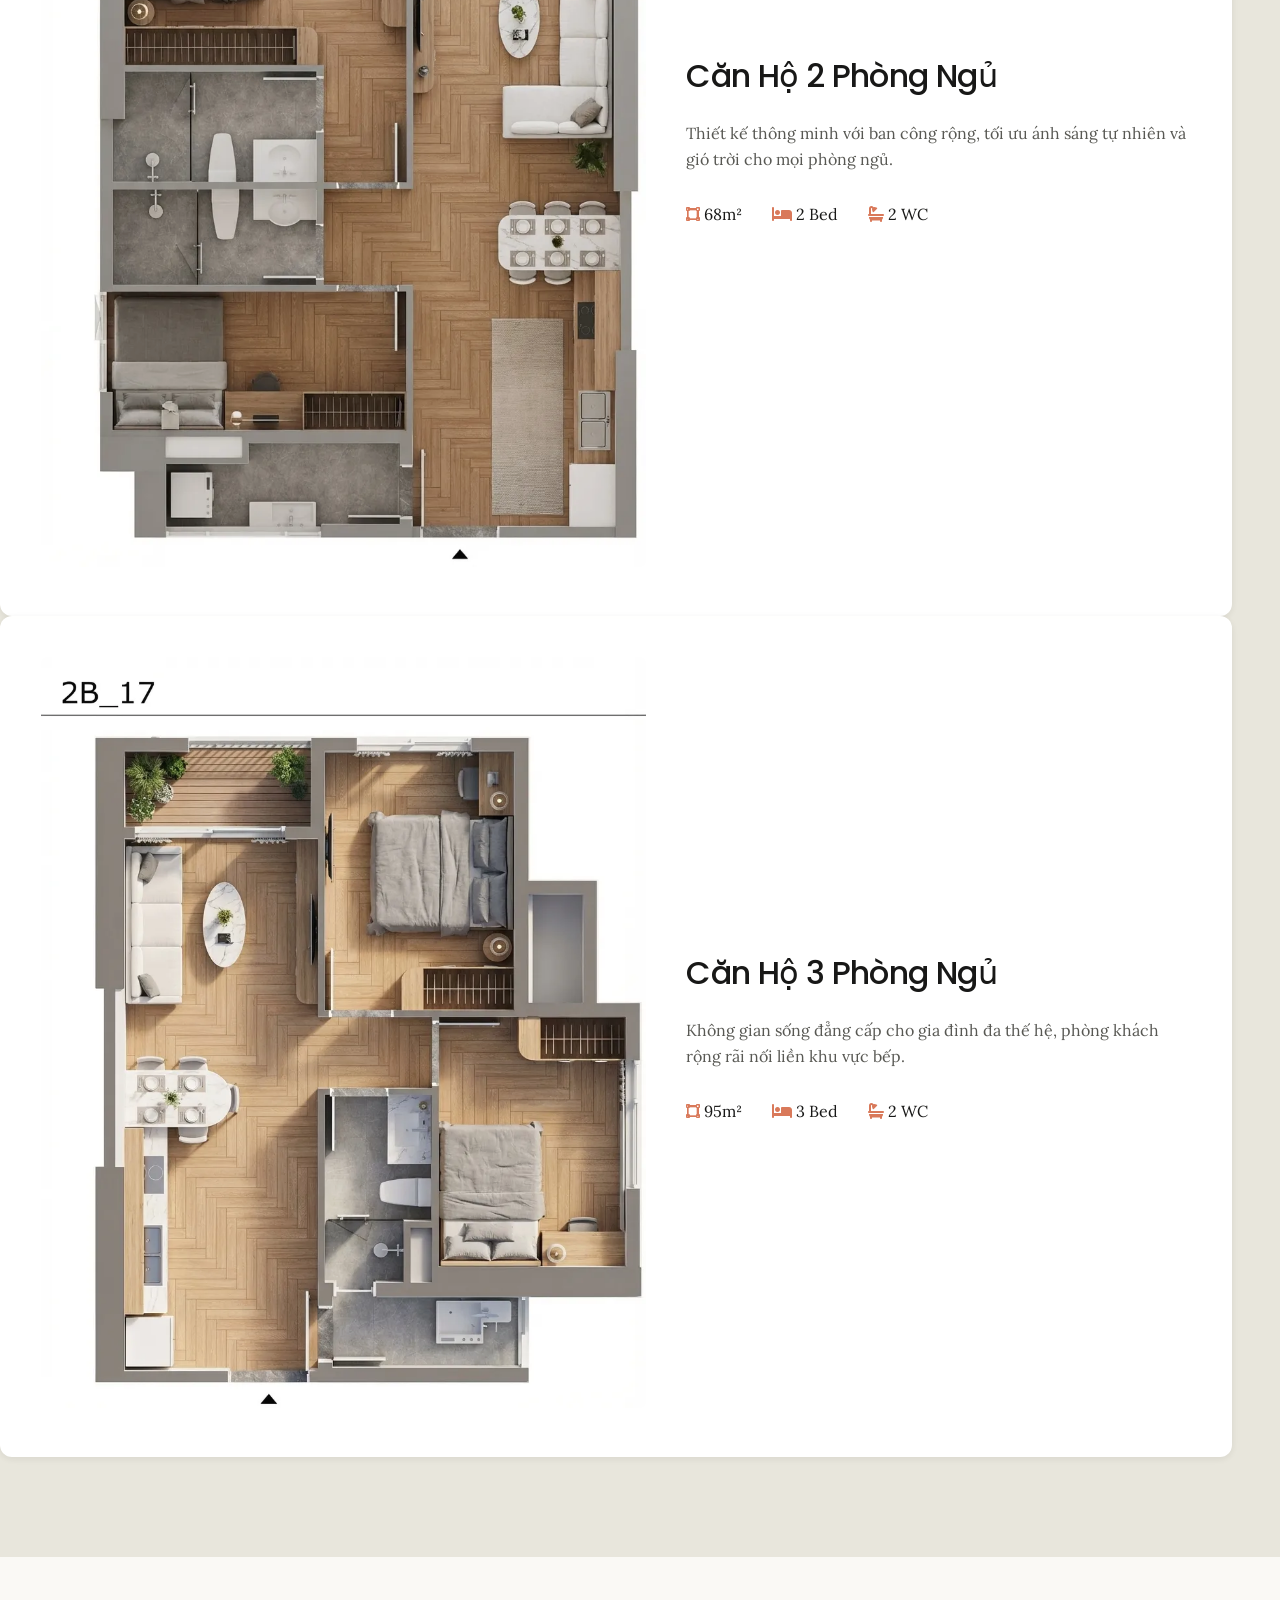
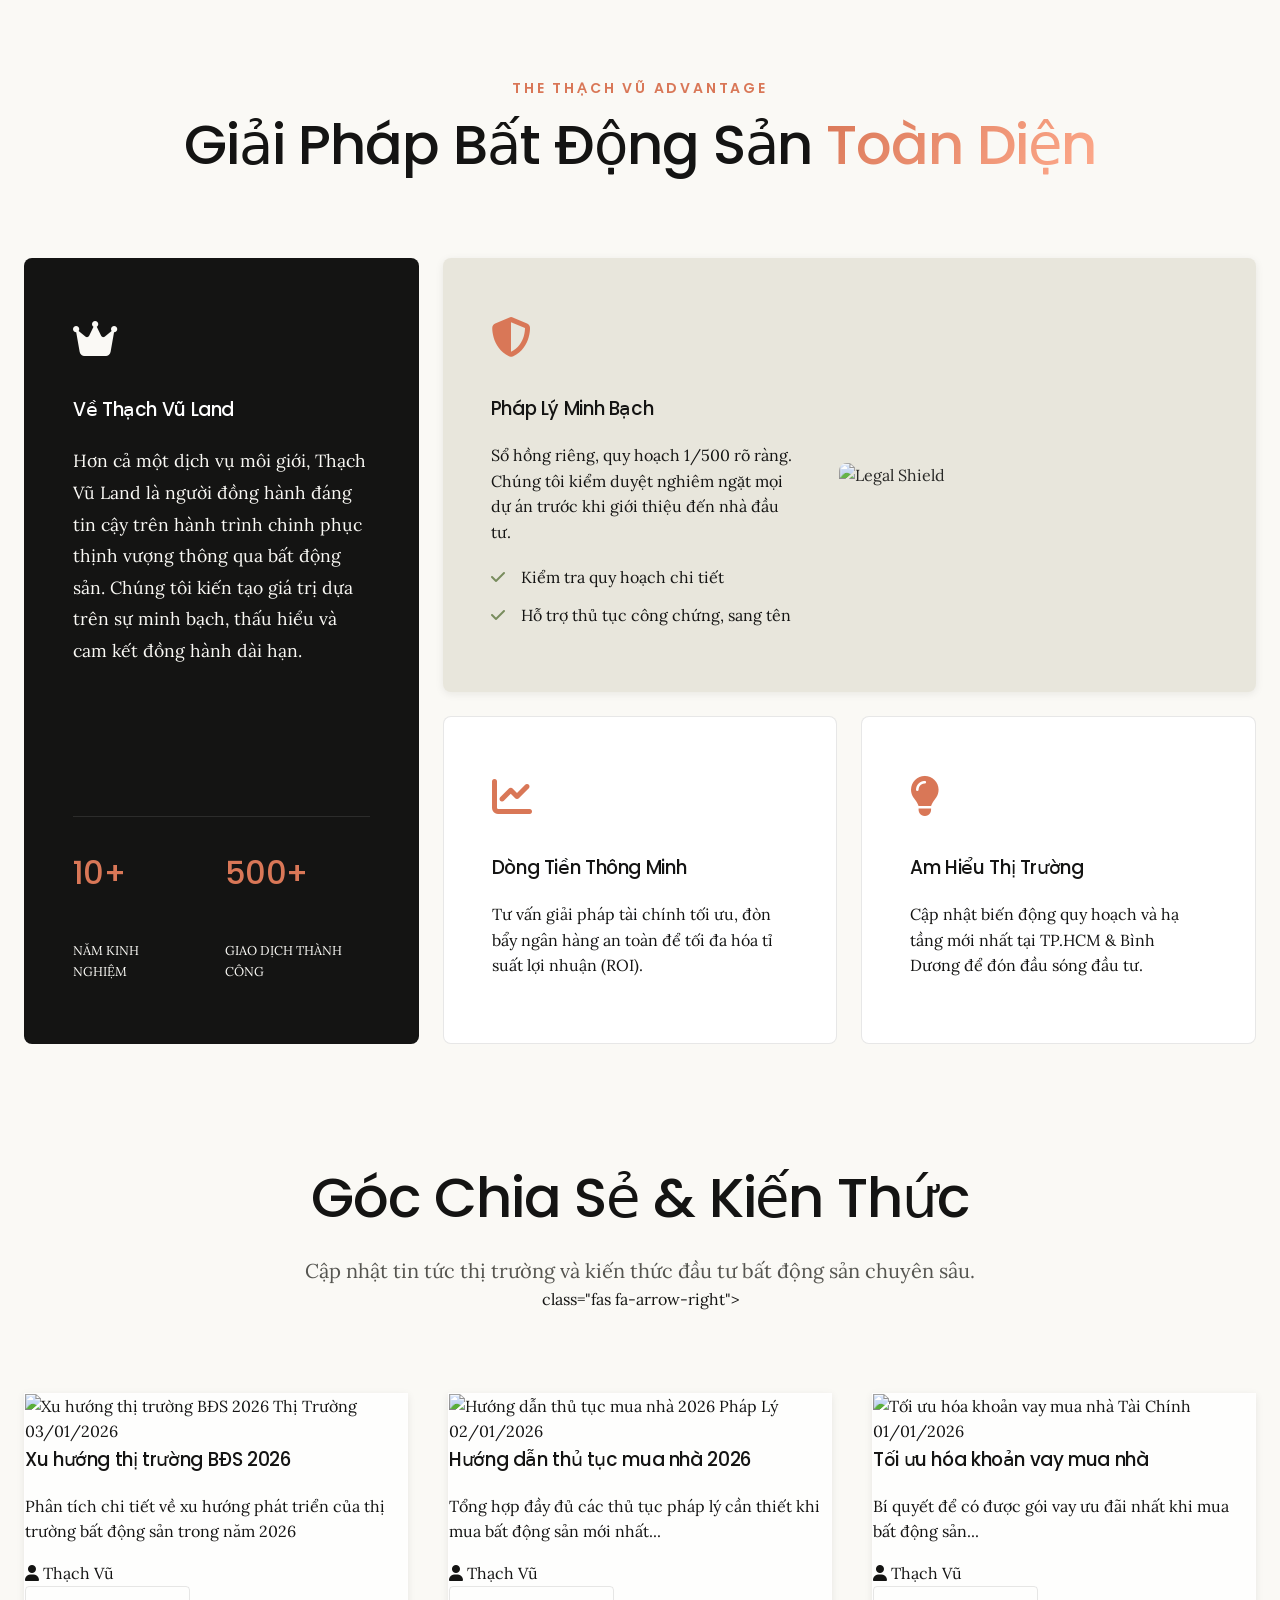
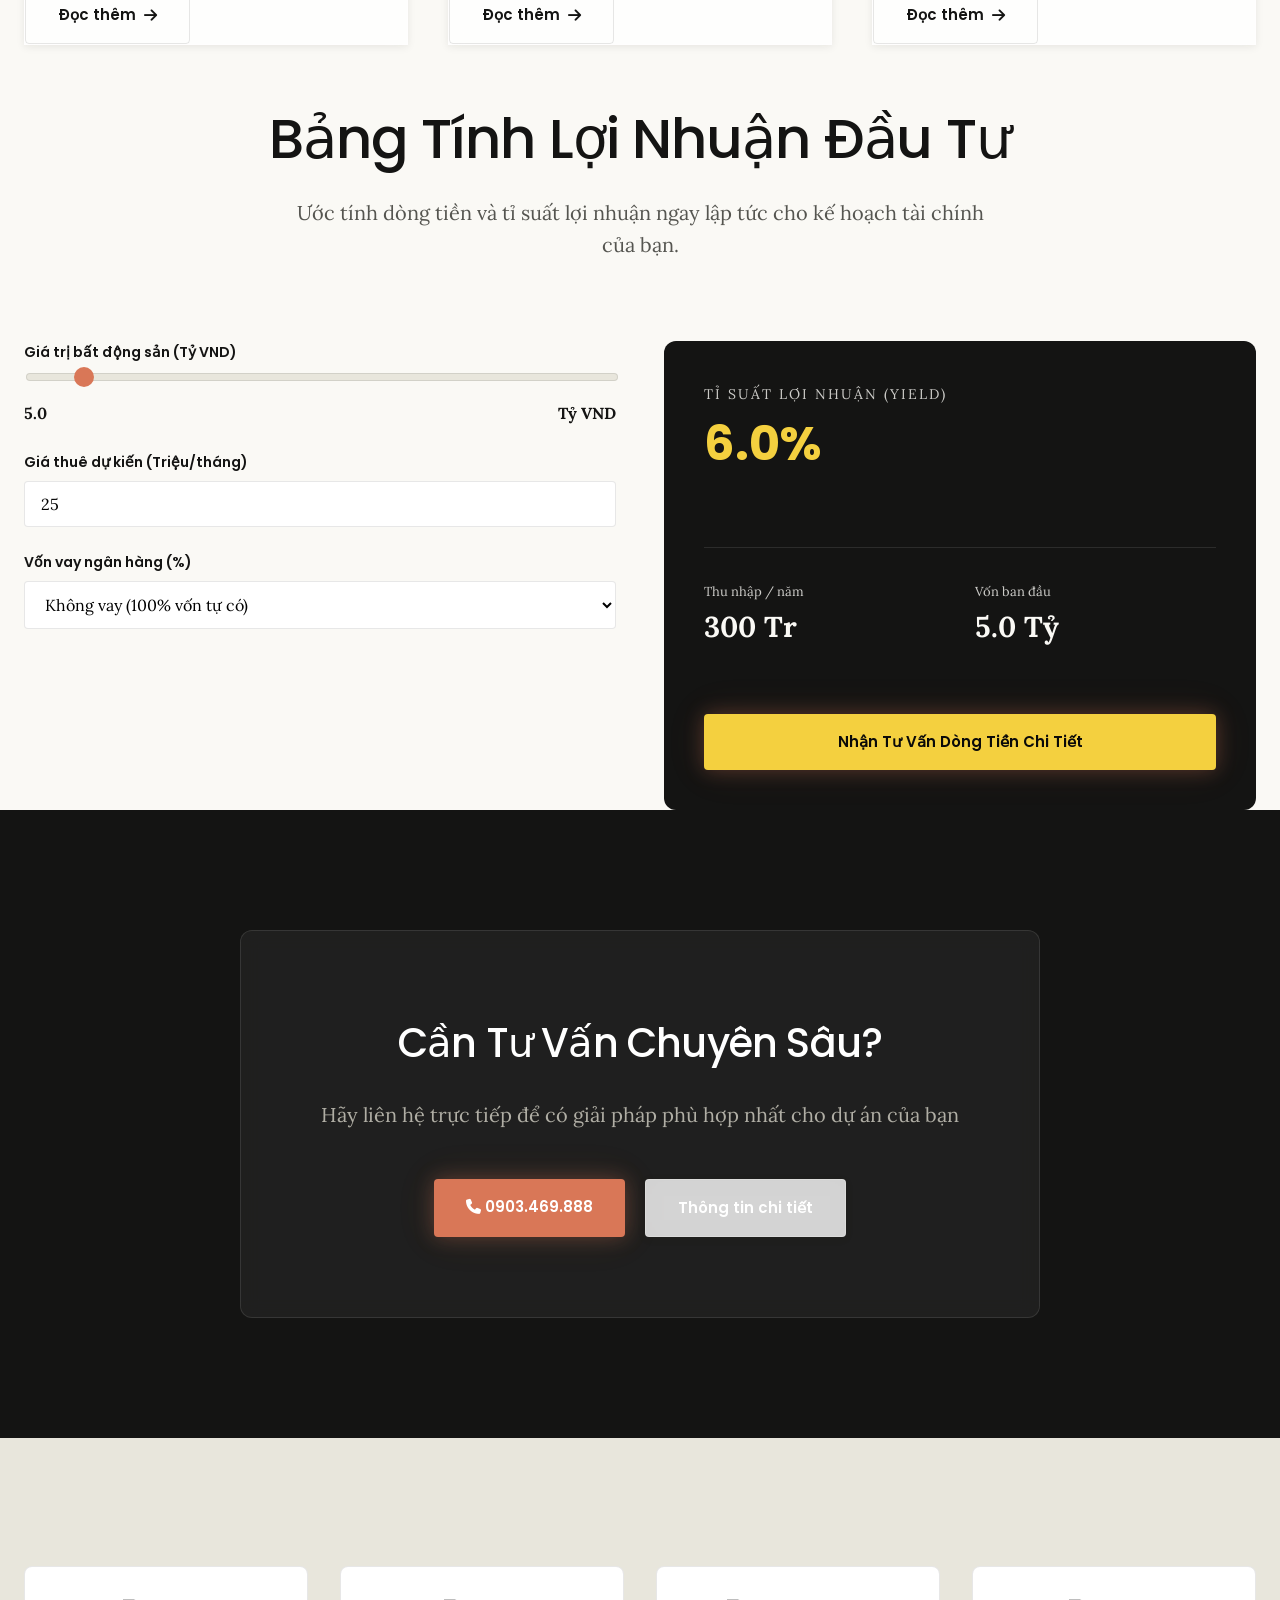
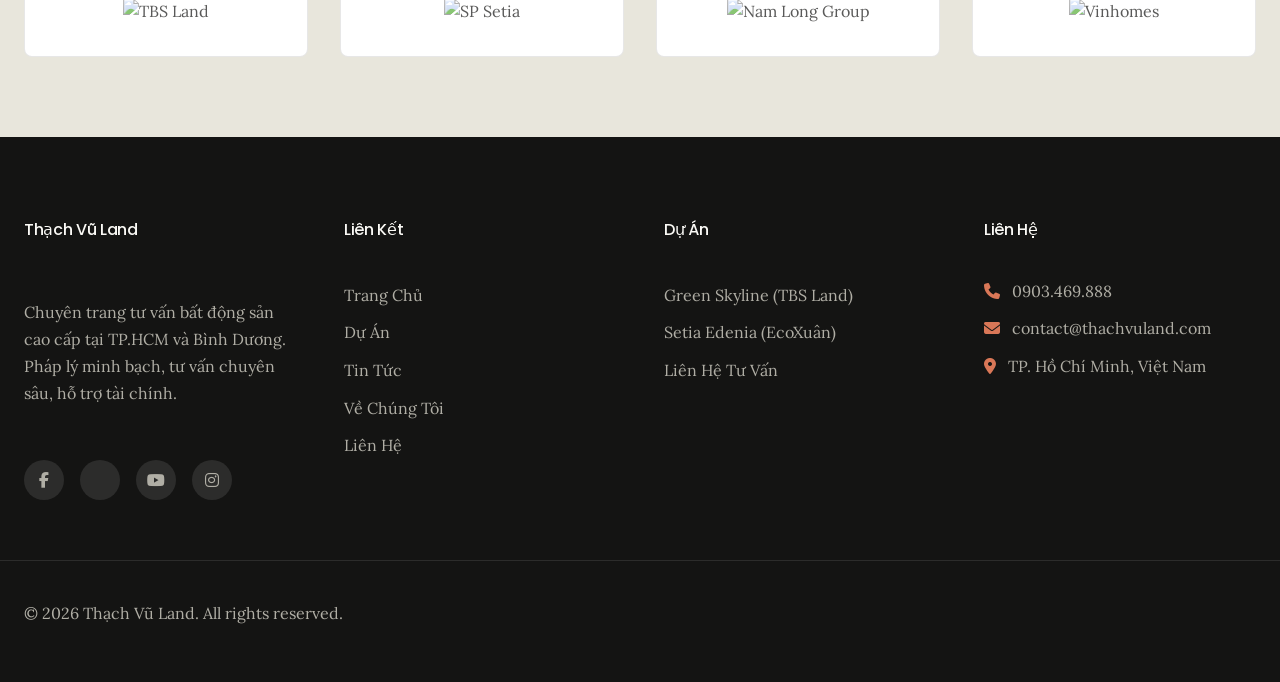
==== commit 61520ee1: "Complete website optimization - Production ready - Remove old theme (main.css, knowledge.html, news." ====
--- a/index.html
+++ b/index.html
@@ -74,7 +74,6 @@
             <nav class="main-nav">
                 <a href="index.html" class="nav-link active">Trang Chủ</a>
                 <a href="projects.html" class="nav-link">Dự Án</a>
-                <a href="knowledge.html" class="nav-link">Kiến Thức</a>
                 <a href="news-anthropic.html" class="nav-link">Tin Tức</a>
                 <a href="#about" class="nav-link">Về Chúng Tôi</a>
                 <a href="#contact" class="nav-link nav-cta">Liên Hệ</a>
@@ -91,7 +90,6 @@
         <nav class="mobile-menu-nav">
             <a href="index.html" class="mobile-nav-link">Trang Chủ</a>
             <a href="projects.html" class="mobile-nav-link">Dự Án</a>
-            <a href="knowledge.html" class="mobile-nav-link">Kiến Thức</a>
             <a href="news-anthropic.html" class="mobile-nav-link">Tin Tức</a>
             <a href="#about" class="mobile-nav-link">Về Chúng Tôi</a>
             <a href="#contact" class="mobile-nav-link mobile-nav-cta">Liên Hệ</a>
@@ -282,7 +280,6 @@
                         <p data-aos="fade-up" data-aos-delay="100">Cập nhật tin tức thị trường và kiến thức đầu tư bất
                             động sản chuyên sâu.</p>
                     </div>
-                    <a href="knowledge.html" class="btn-ghost" data-aos="fade-up">Kiến Thức Đầu Tư <i
                             class="fas fa-arrow-right"></i></a>
                 </div>
 
@@ -407,7 +404,7 @@
                             chuyên sâu, hỗ trợ tài chính.</p>
                         <div class="footer-social">
                             <a href="#" class="social-icon"><i class="fab fa-facebook-f"></i></a>
-                            <a href="#" class="social-icon"><i class="fab fa-zalo"></i></a>
+                            <a href="https://zalo.me/0903469888" class="social-icon"><i class="fab fa-zalo"></i></a>
                             <a href="#" class="social-icon"><i class="fab fa-youtube"></i></a>
                             <a href="#" class="social-icon"><i class="fab fa-instagram"></i></a>
                         </div>
@@ -417,7 +414,7 @@
                         <h4>Liên Kết</h4>
                         <ul>
                             <li><a href="#home">Trang Chủ</a></li>
-                            <li><a href="#projects">Dự Án</a></li>
+                            <li><a href="projects.html">Dự Án</a></li>
                             <li><a href="news-anthropic.html">Tin Tức</a></li>
                             <li><a href="#about">Về Chúng Tôi</a></li>
                             <li><a href="#contact">Liên Hệ</a></li>
--- a/styles/anthropic.css
+++ b/styles/anthropic.css
@@ -18,6 +18,10 @@
         --anthropic-orange: #d97757;
         --anthropic-blue: #6a9bcc;
         --anthropic-green: #788c5d;
+        --accent-gold: #f4d03f;
+
+        /* Dark variants */
+        --primary-900: #0a0a09;
 
         /* Semantic Mapping */
         --bg-primary: var(--anthropic-light);
@@ -27,6 +31,15 @@
         --accent-primary: var(--anthropic-orange);
         --border-color: rgba(20, 20, 19, 0.1);
 
+        /* Shadows */
+        --shadow-sm: 0 2px 8px rgba(20, 20, 19, 0.08);
+        --shadow-md: 0 4px 16px rgba(20, 20, 19, 0.12);
+        --shadow-lg: 0 8px 32px rgba(20, 20, 19, 0.16);
+
+        /* Transitions */
+        --transition-base: 0.2s ease;
+        --transition-smooth: 0.3s cubic-bezier(0.165, 0.84, 0.44, 1);
+
         /* Typography */
         --font-heading: 'Poppins', sans-serif;
         --font-body: 'Lora', serif;
@@ -34,6 +47,14 @@
         /* Spacing & Layout */
         --container-width: 1280px;
         --spacing-unit: 8px;
+        --space-xs: 8px;
+        --space-sm: 16px;
+        --space-md: 24px;
+        --space-lg: 32px;
+        --space-xl: 48px;
+        --space-2xl: 60px;
+        --space-3xl: 80px;
+        --space-4xl: 120px;
         --radius-sm: 4px;
         --radius-md: 8px;
         --radius-lg: 12px;
@@ -41,6 +62,10 @@
 }
 
 @layer base {
+    * {
+        box-sizing: border-box;
+    }
+
     body {
         background-color: var(--bg-primary);
         color: var(--text-primary);
@@ -48,6 +73,19 @@
         line-height: 1.6;
         margin: 0;
         -webkit-font-smoothing: antialiased;
+        -moz-osx-font-smoothing: grayscale;
+    }
+
+    /* Reduce motion for users who prefer it */
+    @media (prefers-reduced-motion: reduce) {
+        *,
+        *::before,
+        *::after {
+            animation-duration: 0.01ms !important;
+            animation-iteration-count: 1 !important;
+            transition-duration: 0.01ms !important;
+            scroll-behavior: auto !important;
+        }
     }
 
     h1,
@@ -61,6 +99,12 @@
         letter-spacing: -0.02em;
         color: var(--text-primary);
         margin-top: 0;
+    }
+
+    /* Performance: will-change for animated elements */
+    img {
+        max-width: 100%;
+        height: auto;
     }
 
     .container {
@@ -909,4 +953,543 @@
         position: absolute;
         z-index: 5;
     }
+
+    /* ==========================================================================
+       MISSING COMPONENTS - Added for consistency
+       ========================================================================== */
+
+    /* Glass Morphism Effect */
+    .glass-morphism {
+        background: rgba(255, 255, 255, 0.8);
+        backdrop-filter: blur(10px);
+        border: 1px solid rgba(255, 255, 255, 0.2);
+        box-shadow: var(--shadow-sm);
+    }
+
+    /* Neon Glow Effect */
+    .neon-glow {
+        box-shadow: 0 0 20px rgba(217, 119, 87, 0.3),
+                    0 0 40px rgba(217, 119, 87, 0.1);
+    }
+
+    /* Mobile Menu */
+    .mobile-menu {
+        position: fixed;
+        top: 0;
+        right: -100%;
+        width: 300px;
+        height: 100vh;
+        background: var(--anthropic-light);
+        box-shadow: -4px 0 20px rgba(0, 0, 0, 0.1);
+        z-index: 9999;
+        transition: right var(--transition-smooth);
+        overflow-y: auto;
+        padding: 80px 24px 24px;
+    }
+
+    .mobile-menu.active {
+        right: 0;
+    }
+
+    .mobile-menu-btn {
+        display: none;
+        background: none;
+        border: none;
+        font-size: 1.5rem;
+        color: var(--text-primary);
+        cursor: pointer;
+    }
+
+    .mobile-menu-nav {
+        display: flex;
+        flex-direction: column;
+        gap: 24px;
+    }
+
+    .mobile-nav-link {
+        font-family: var(--font-heading);
+        font-size: 1.1rem;
+        color: var(--text-primary);
+        text-decoration: none;
+        padding: 12px 0;
+        border-bottom: 1px solid var(--border-color);
+        transition: color var(--transition-base);
+    }
+
+    .mobile-nav-link:hover {
+        color: var(--anthropic-orange);
+    }
+
+    /* Floating Contact Buttons */
+    .floating-contact-group {
+        position: fixed;
+        bottom: 24px;
+        right: 24px;
+        z-index: 900;
+        display: flex;
+        flex-direction: column;
+        gap: 12px;
+    }
+
+    .floating-btn {
+        width: 60px;
+        height: 60px;
+        border-radius: 50%;
+        display: flex;
+        align-items: center;
+        justify-content: center;
+        font-size: 24px;
+        cursor: pointer;
+        transition: all var(--transition-smooth);
+        box-shadow: var(--shadow-md);
+        text-decoration: none;
+        color: white;
+    }
+
+    .floating-btn:hover {
+        transform: scale(1.1);
+        box-shadow: var(--shadow-lg);
+    }
+
+    .btn-zalo {
+        background: linear-gradient(135deg, #0068ff, #0095ff);
+    }
+
+    .btn-phone {
+        background: linear-gradient(135deg, #25D366, #128C7E);
+    }
+
+    /* Footer Components */
+    .footer-grid {
+        display: grid;
+        grid-template-columns: repeat(4, 1fr);
+        gap: 48px;
+        margin-bottom: 48px;
+    }
+
+    .footer-col {
+        display: flex;
+        flex-direction: column;
+        gap: 16px;
+    }
+
+    .footer-about p {
+        line-height: 1.7;
+        margin-bottom: 20px;
+    }
+
+    .footer-links ul {
+        list-style: none;
+        padding: 0;
+        margin: 0;
+    }
+
+    .footer-links ul li {
+        margin-bottom: 12px;
+    }
+
+    .footer-links a {
+        color: var(--anthropic-mid-gray);
+        text-decoration: none;
+        transition: color var(--transition-base);
+    }
+
+    .footer-links a:hover {
+        color: var(--anthropic-orange);
+    }
+
+    .footer-contact {
+        display: flex;
+        flex-direction: column;
+        gap: 12px;
+    }
+
+    .footer-contact-item {
+        display: flex;
+        align-items: flex-start;
+        gap: 12px;
+        color: var(--anthropic-mid-gray);
+    }
+
+    .footer-contact-item i {
+        margin-top: 4px;
+        color: var(--anthropic-orange);
+    }
+
+    .footer-social {
+        display: flex;
+        gap: 16px;
+        margin-top: 16px;
+    }
+
+    .social-icon {
+        width: 40px;
+        height: 40px;
+        border-radius: 50%;
+        display: flex;
+        align-items: center;
+        justify-content: center;
+        background: rgba(255, 255, 255, 0.1);
+        color: var(--anthropic-mid-gray);
+        text-decoration: none;
+        transition: all var(--transition-base);
+    }
+
+    .social-icon:hover {
+        background: var(--anthropic-orange);
+        color: white;
+        transform: translateY(-4px);
+    }
+
+    /* News Grid */
+    .news-grid {
+        display: grid;
+        grid-template-columns: repeat(auto-fill, minmax(350px, 1fr));
+        gap: 40px;
+        margin: 60px 0;
+    }
+
+    .news-grid-modern {
+        display: grid;
+        grid-template-columns: repeat(3, 1fr);
+        gap: 40px;
+    }
+
+    .news-sidebar {
+        position: sticky;
+        top: 120px;
+    }
+
+    .trending-list {
+        list-style: none;
+        padding: 0;
+        margin: 0;
+    }
+
+    .trending-list li {
+        padding: 16px 0;
+        border-bottom: 1px solid var(--border-color);
+    }
+
+    .trending-list li:last-child {
+        border-bottom: none;
+    }
+
+    /* Calculator Section */
+    .calc-grid {
+        display: grid;
+        grid-template-columns: 1fr 1fr;
+        gap: 48px;
+        margin-top: 40px;
+    }
+
+    .calc-inputs {
+        display: flex;
+        flex-direction: column;
+        gap: 24px;
+    }
+
+    .calc-input-group {
+        display: flex;
+        flex-direction: column;
+        gap: 8px;
+    }
+
+    .calc-input-group label {
+        font-family: var(--font-heading);
+        font-size: 14px;
+        font-weight: 600;
+        color: var(--text-primary);
+    }
+
+    .calc-number-input,
+    .calc-range {
+        width: 100%;
+        padding: 12px 16px;
+        border: 1px solid var(--border-color);
+        border-radius: var(--radius-sm);
+        font-family: var(--font-body);
+        font-size: 16px;
+        background: white;
+    }
+
+    .calc-range {
+        padding: 0;
+        height: 8px;
+        appearance: none;
+        background: var(--anthropic-light-gray);
+        outline: none;
+    }
+
+    .calc-range::-webkit-slider-thumb {
+        appearance: none;
+        width: 20px;
+        height: 20px;
+        background: var(--anthropic-orange);
+        border-radius: 50%;
+        cursor: pointer;
+    }
+
+    .calc-results {
+        background: var(--anthropic-dark);
+        color: var(--anthropic-light);
+        padding: 40px;
+        border-radius: var(--radius-lg);
+        display: flex;
+        flex-direction: column;
+        gap: 24px;
+    }
+
+    .yield-display-value {
+        font-size: 3rem;
+        font-weight: 700;
+        color: var(--accent-gold);
+        font-family: var(--font-heading);
+    }
+
+    /* CTA Section */
+    .cta-section {
+        position: relative;
+        overflow: hidden;
+        padding: var(--space-4xl) 0;
+        background: var(--anthropic-dark);
+        color: var(--anthropic-light);
+    }
+
+    .cta-parallax-bg {
+        position: absolute;
+        top: 0;
+        left: 0;
+        width: 100%;
+        height: 100%;
+        background-size: cover;
+        background-position: center;
+        opacity: 0.3;
+        z-index: 0;
+    }
+
+    .cta-glass-card {
+        position: relative;
+        z-index: 1;
+        background: rgba(255, 255, 255, 0.05);
+        backdrop-filter: blur(10px);
+        border: 1px solid rgba(255, 255, 255, 0.1);
+        border-radius: var(--radius-lg);
+        padding: var(--space-3xl);
+        text-align: center;
+        max-width: 800px;
+        margin: 0 auto;
+    }
+
+    .cta-title {
+        font-size: 2.5rem;
+        margin-bottom: var(--space-md);
+        color: white;
+    }
+
+    .cta-subtitle {
+        font-size: 1.25rem;
+        color: var(--anthropic-mid-gray);
+        margin-bottom: var(--space-xl);
+    }
+
+    .cta-actions {
+        display: flex;
+        gap: 20px;
+        justify-content: center;
+        flex-wrap: wrap;
+    }
+
+    /* Partners Section */
+    .partners-section {
+        padding: var(--space-3xl) 0;
+        background: var(--bg-secondary);
+    }
+
+    .partners-grid {
+        display: grid;
+        grid-template-columns: repeat(auto-fit, minmax(200px, 1fr));
+        gap: 32px;
+        margin-top: 48px;
+    }
+
+    .partner-logo {
+        background: white;
+        padding: 32px;
+        border-radius: var(--radius-md);
+        display: flex;
+        align-items: center;
+        justify-content: center;
+        transition: all var(--transition-smooth);
+        border: 1px solid var(--border-color);
+    }
+
+    .partner-logo:hover {
+        transform: translateY(-8px);
+        box-shadow: var(--shadow-md);
+    }
+
+    .partner-logo img {
+        max-width: 100%;
+        height: auto;
+        opacity: 0.7;
+        transition: opacity var(--transition-base);
+    }
+
+    .partner-logo:hover img {
+        opacity: 1;
+    }
+
+    /* Section Header */
+    .section-header {
+        text-align: center;
+        margin-bottom: var(--space-3xl);
+    }
+
+    .section-header h2 {
+        font-size: clamp(2rem, 5vw, 3.5rem);
+        margin-bottom: var(--space-md);
+    }
+
+    .section-header p {
+        font-size: 1.25rem;
+        color: var(--text-secondary);
+        max-width: 700px;
+        margin: 0 auto;
+    }
+
+    /* Header Scrolled State */
+    .site-header.scrolled {
+        box-shadow: var(--shadow-sm);
+    }
+
+    /* Project Detail Specific */
+    .project-hero-canvas {
+        height: 60vh;
+        position: relative;
+        overflow: hidden;
+        display: flex;
+        align-items: flex-end;
+        background: var(--anthropic-dark);
+    }
+
+    .project-hero-canvas__bg {
+        position: absolute;
+        top: 0;
+        left: 0;
+        width: 100%;
+        height: 100%;
+        object-fit: cover;
+        opacity: 0.6;
+    }
+
+    .project-hero-canvas__content {
+        position: relative;
+        z-index: 5;
+        padding-bottom: 60px;
+        color: var(--anthropic-light);
+    }
+
+    .detail-grid {
+        display: grid;
+        grid-template-columns: 2fr 1fr;
+        gap: 60px;
+        margin-top: 60px;
+    }
+
+    .sidebar-sticky {
+        position: sticky;
+        top: 120px;
+    }
+
+    /* Button Ghost Variant */
+    .btn-ghost {
+        background: transparent;
+        color: var(--text-primary);
+        border: 1px solid var(--border-color);
+        padding: 16px 32px;
+        font-family: var(--font-heading);
+        font-size: 15px;
+        font-weight: 600;
+        text-decoration: none;
+        border-radius: var(--radius-sm);
+        transition: all var(--transition-base);
+        display: inline-flex;
+        align-items: center;
+        gap: 8px;
+    }
+
+    .btn-ghost:hover {
+        background: var(--anthropic-dark);
+        color: white;
+        border-color: var(--anthropic-dark);
+    }
+}
+
+/* ==========================================================================
+   UTILITIES LAYER
+   ========================================================================== */
+
+@layer utilities {
+    /* Performance Utilities */
+    .will-change-transform {
+        will-change: transform;
+    }
+
+    .gpu-accelerate {
+        transform: translateZ(0);
+        backface-visibility: hidden;
+    }
+
+    /* Spacing Utilities */
+    .py-100 { padding-top: 100px; padding-bottom: 100px; }
+    .py-120 { padding-top: 120px; padding-bottom: 120px; }
+    .mb-60 { margin-bottom: 60px; }
+    .mt-60 { margin-top: 60px; }
+    .gap-40 { gap: 40px; }
+
+    /* Display Utilities */
+    .d-grid { display: grid; }
+    .d-flex { display: flex; }
+
+    /* Responsive Breakpoint */
+    @media (max-width: 992px) {
+        .detail-grid {
+            grid-template-columns: 1fr;
+        }
+
+        .footer-grid {
+            grid-template-columns: repeat(2, 1fr);
+        }
+
+        .news-grid-modern {
+            grid-template-columns: 1fr;
+        }
+
+        .mobile-menu-btn {
+            display: block;
+        }
+
+        .main-nav {
+            display: none;
+        }
+
+        .calc-grid {
+            grid-template-columns: 1fr;
+        }
+
+        .bento-experience-grid {
+            grid-template-columns: 1fr;
+        }
+
+        .news-portal-grid {
+            grid-template-columns: 1fr;
+        }
+    }
+
+    @media (max-width: 640px) {
+        .footer-grid {
+            grid-template-columns: 1fr;
+        }
+    }
 }
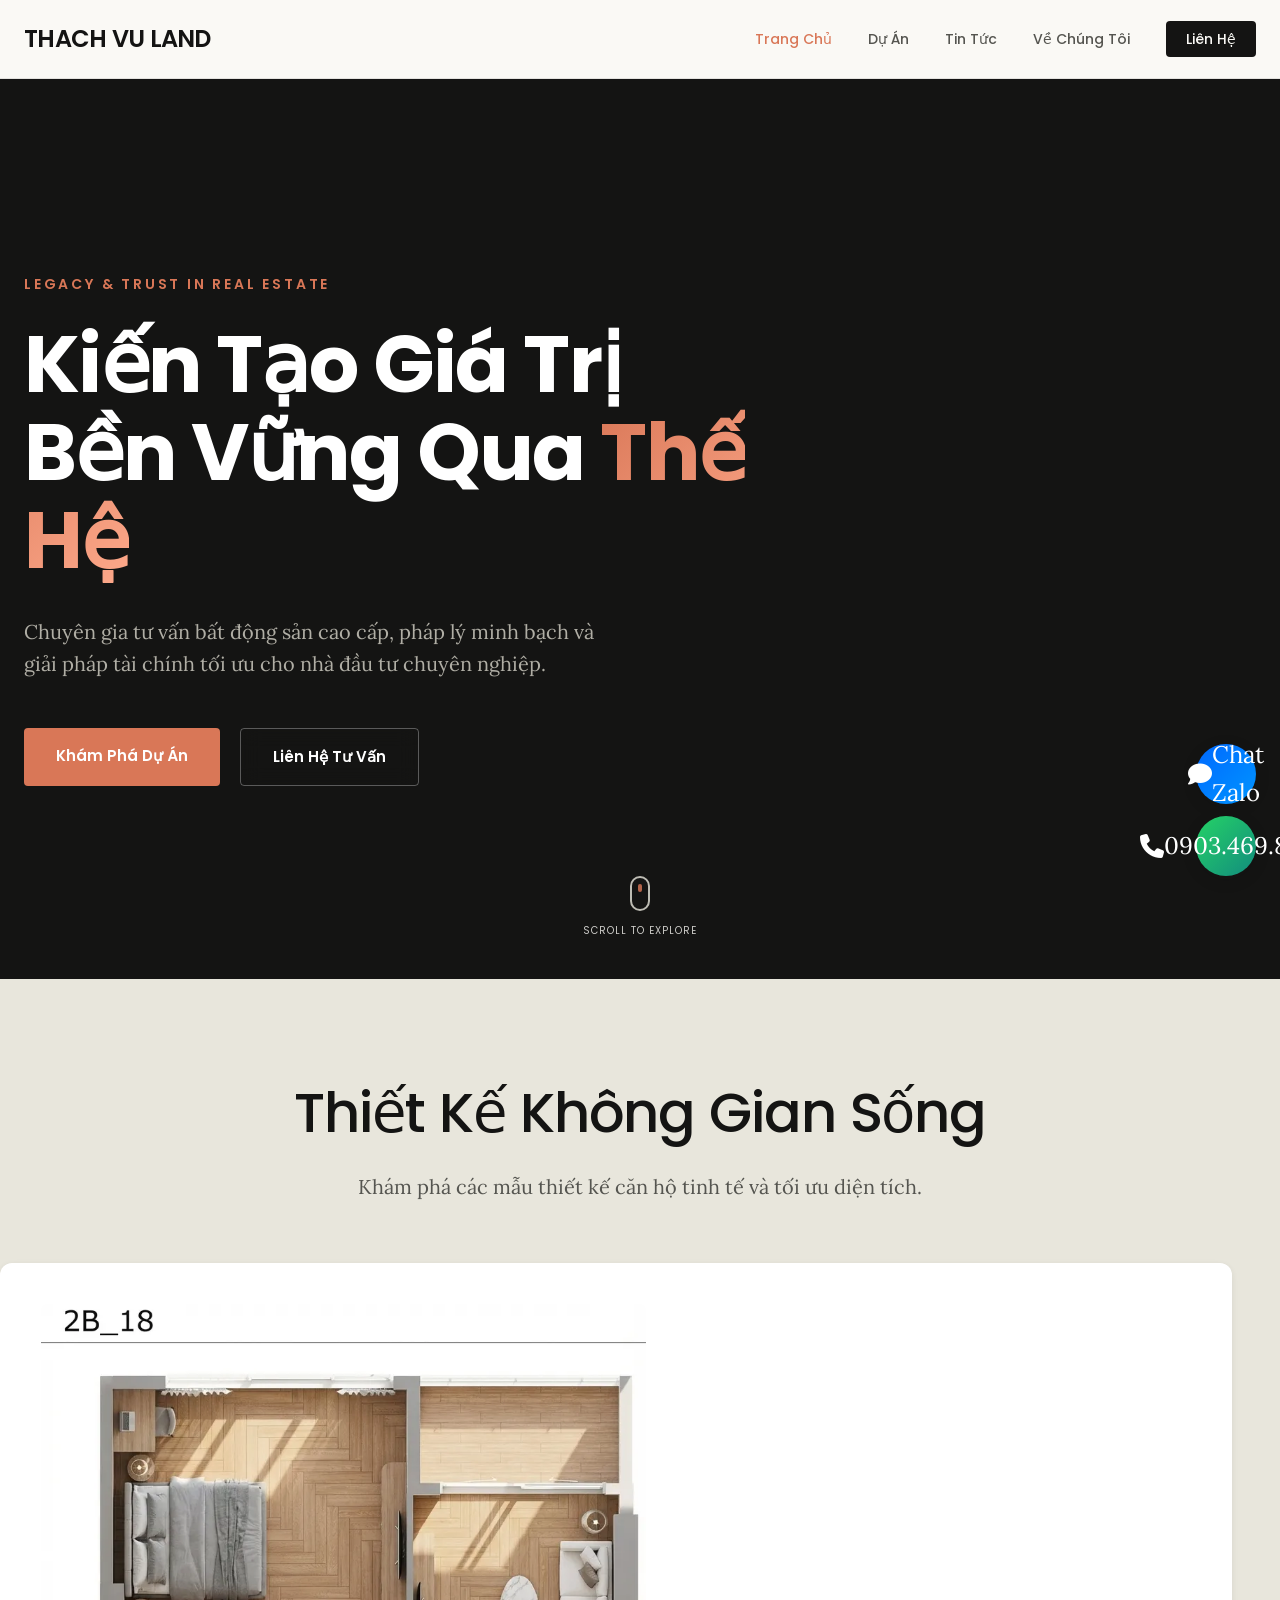
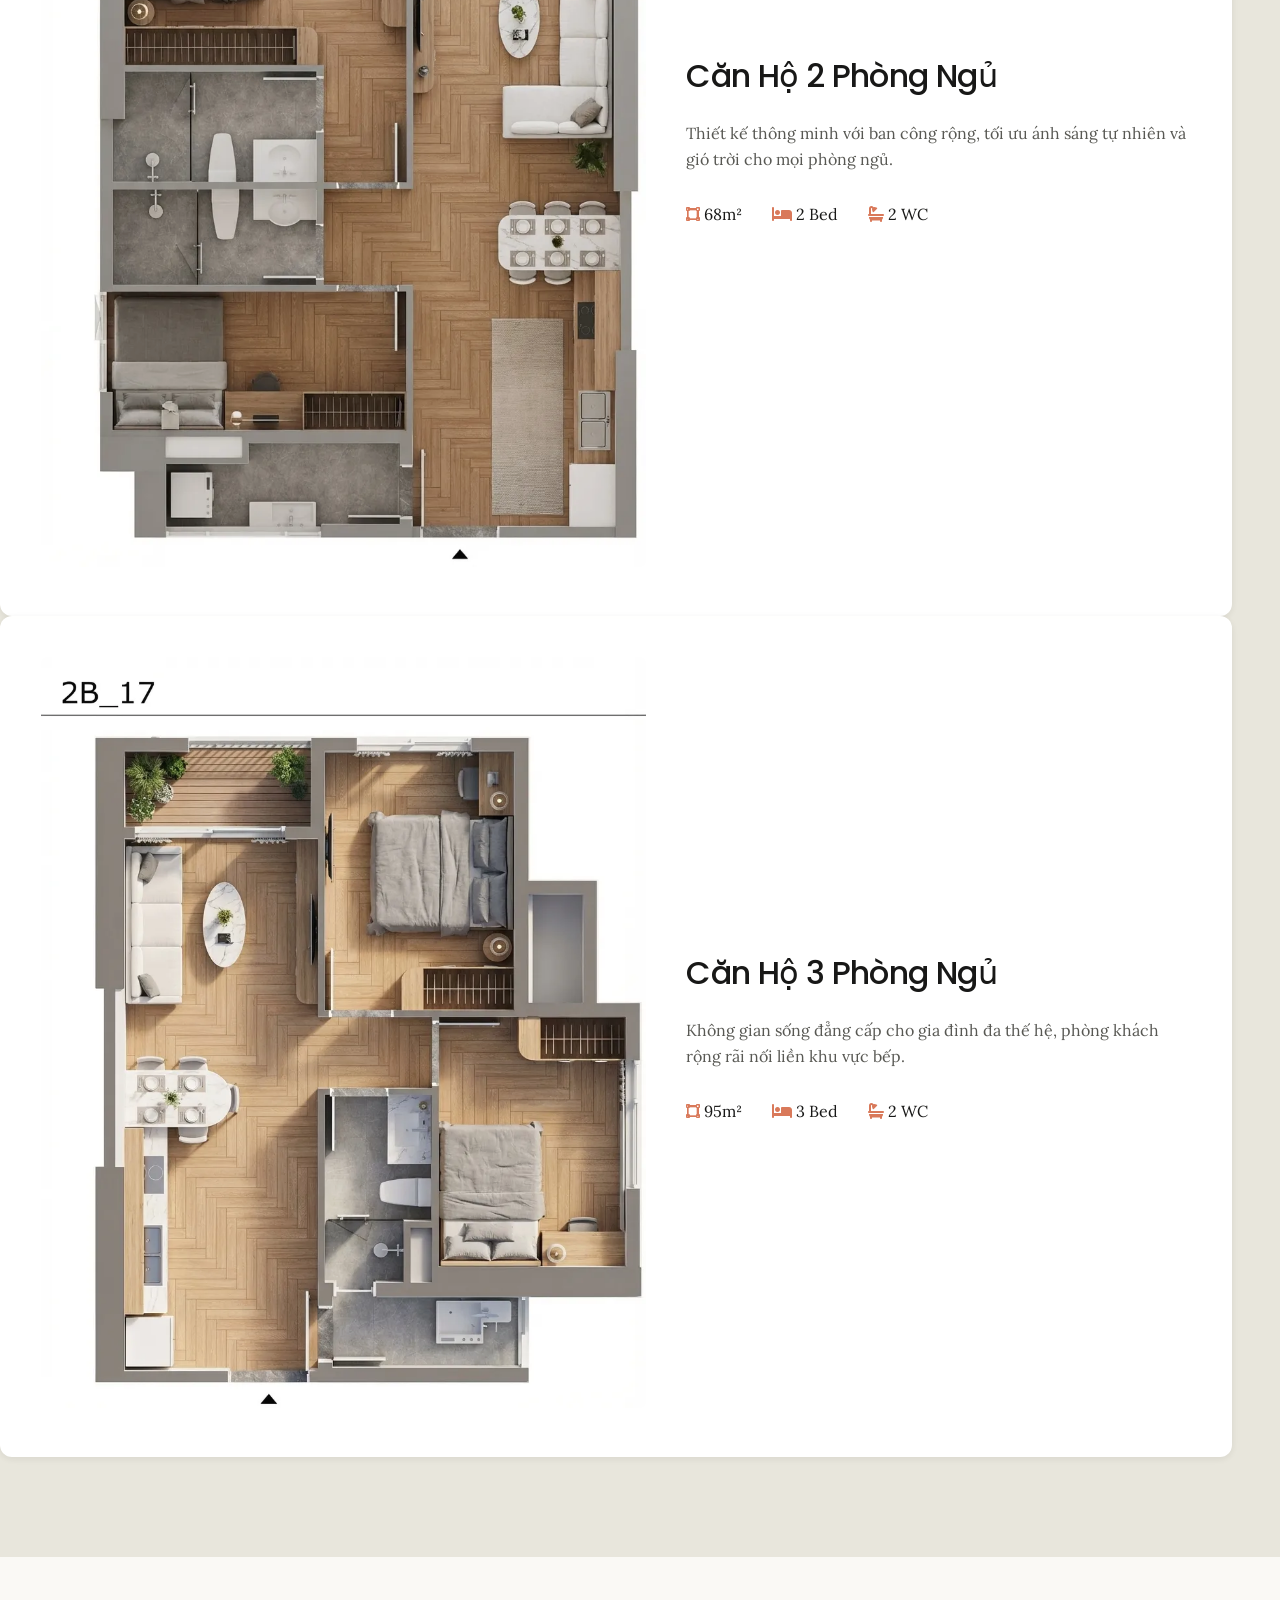
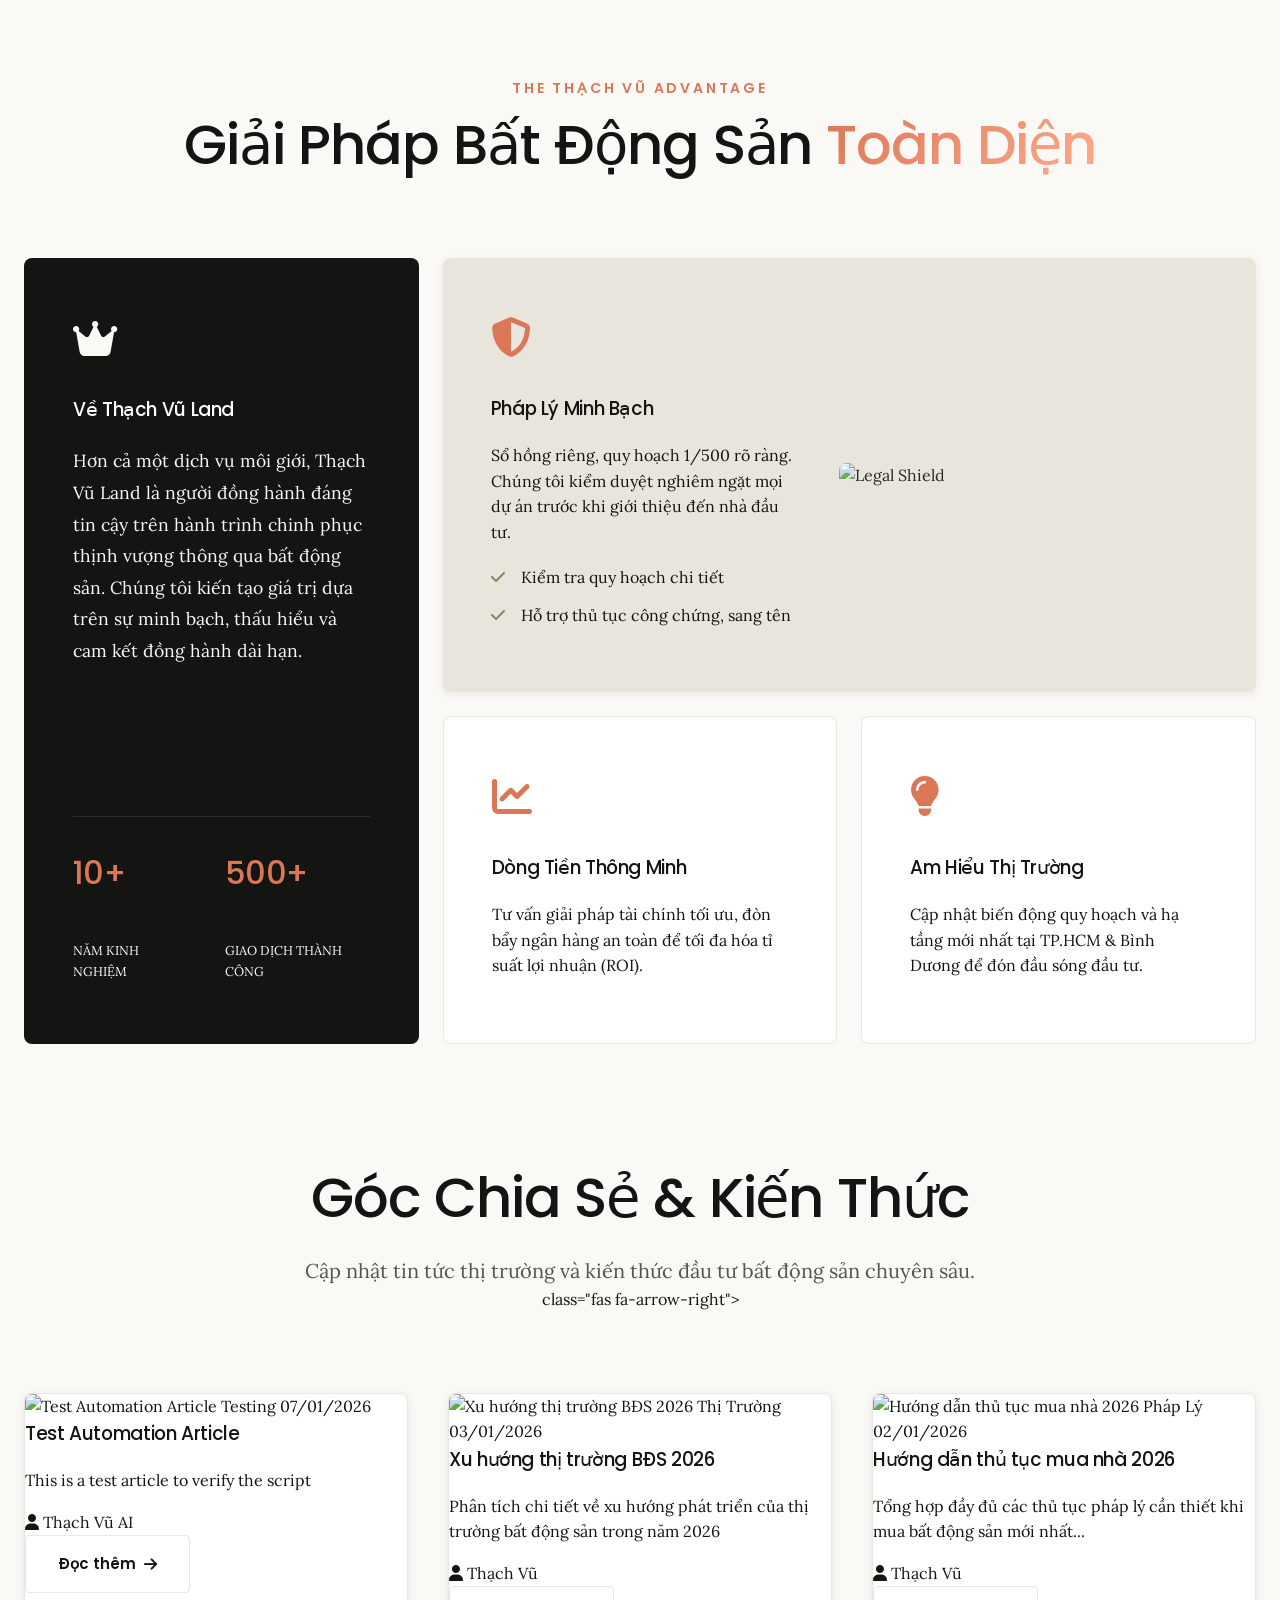
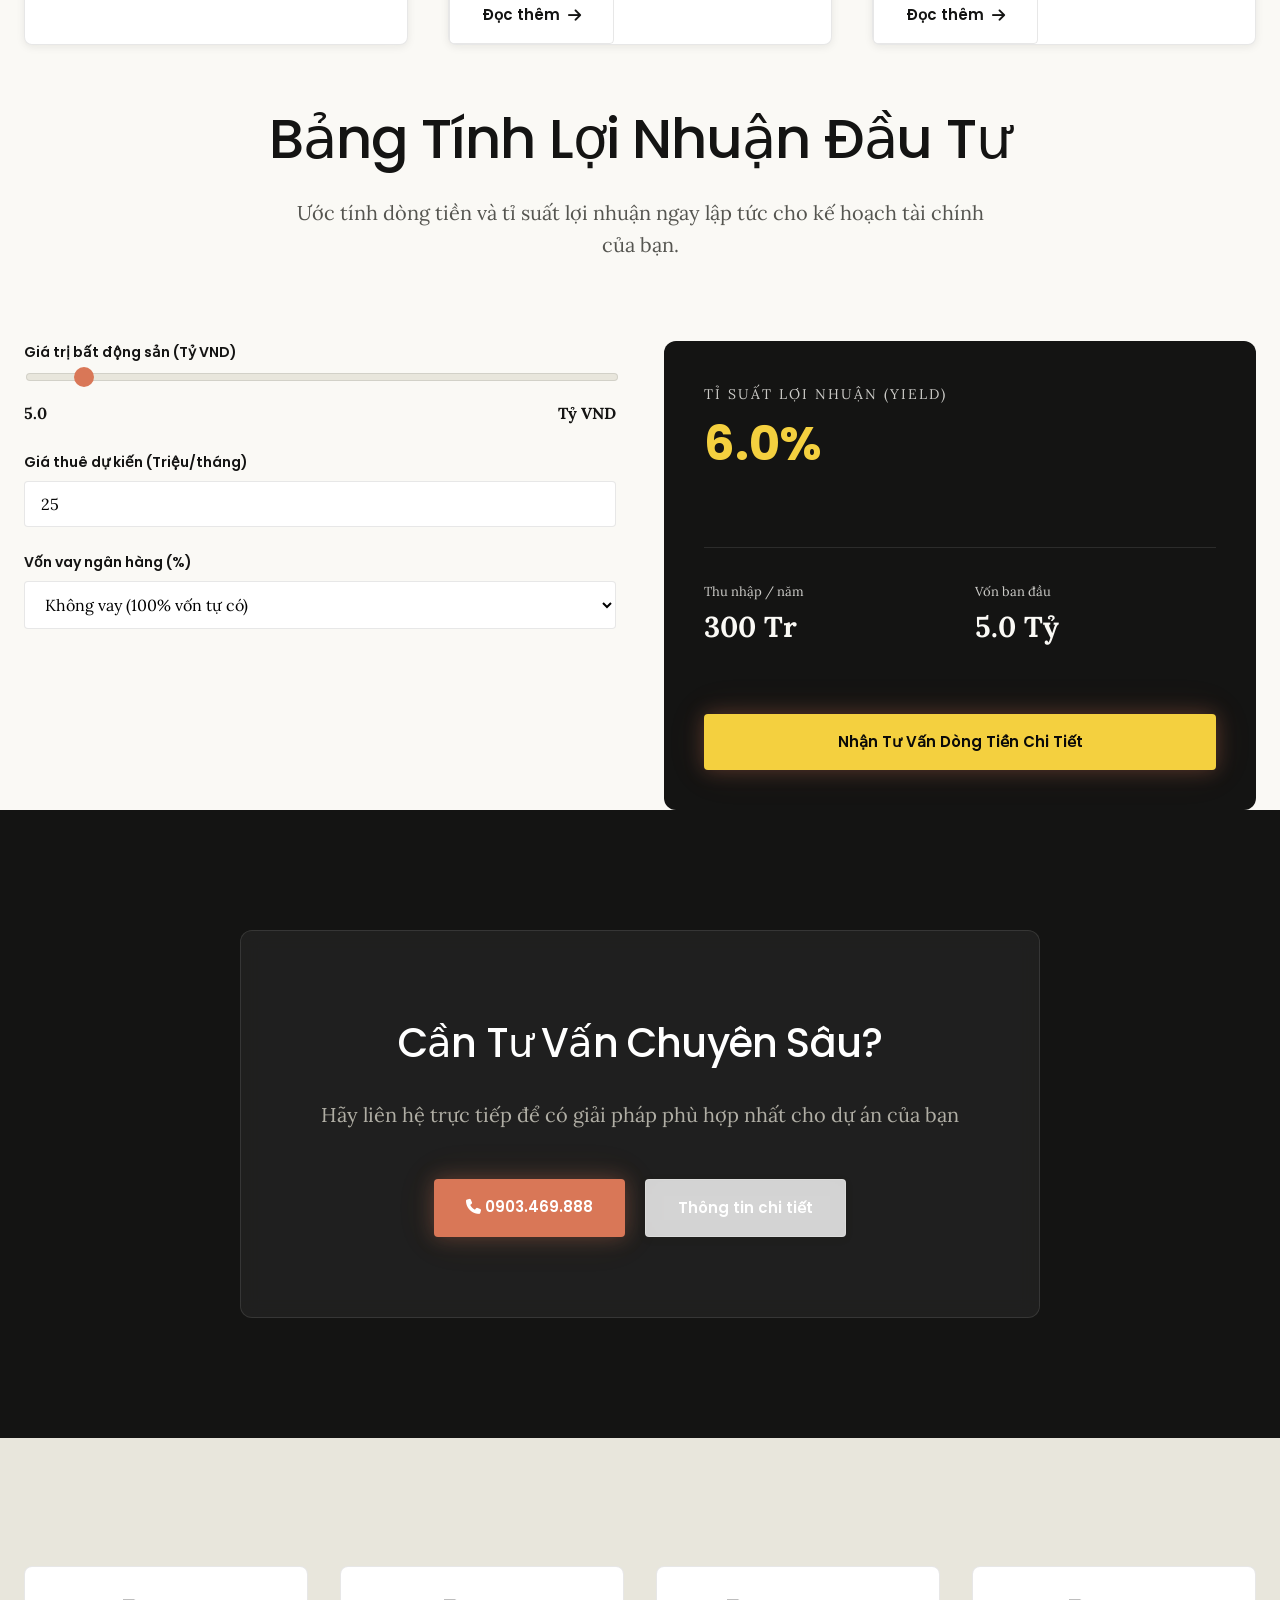
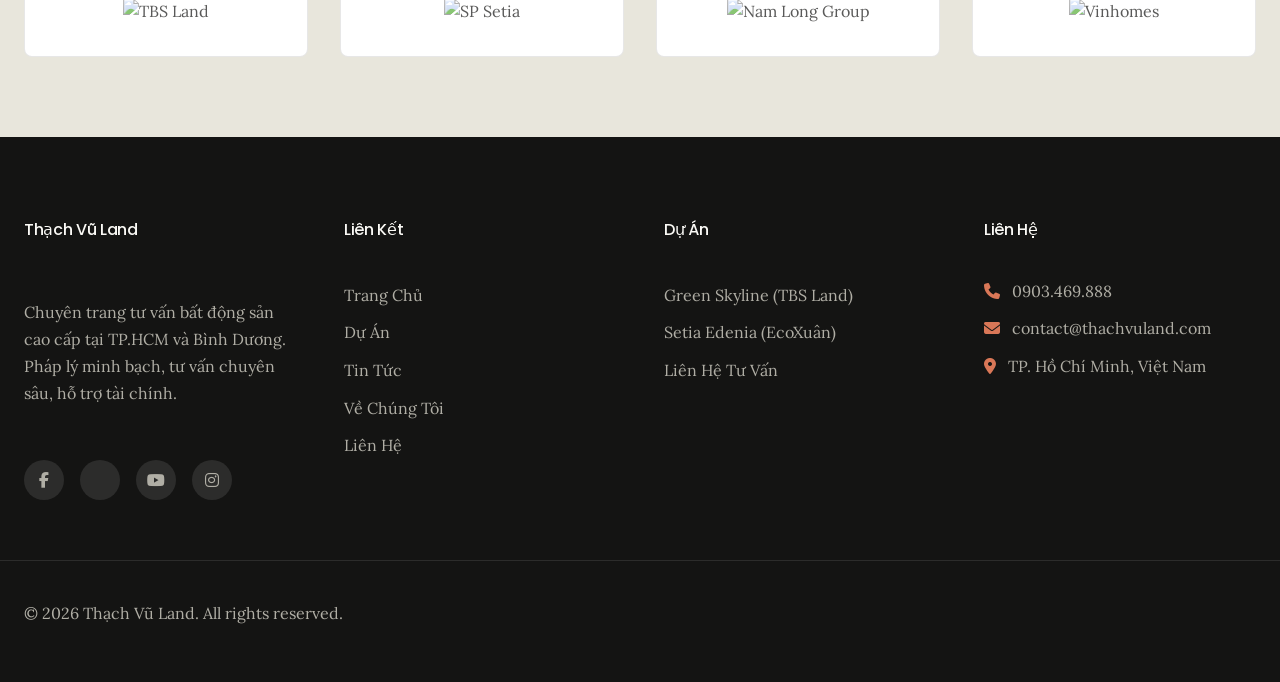
==== commit 40d00771: "Integrate PicoLand assets, update Fiato Uptown images, and redesign text for better readability" ====
--- a/index.html
+++ b/index.html
@@ -75,8 +75,8 @@
                 <a href="index.html" class="nav-link active">Trang Chủ</a>
                 <a href="projects.html" class="nav-link">Dự Án</a>
                 <a href="news-anthropic.html" class="nav-link">Tin Tức</a>
-                <a href="#about" class="nav-link">Về Chúng Tôi</a>
-                <a href="#contact" class="nav-link nav-cta">Liên Hệ</a>
+                <a href="about.html" class="nav-link">Về Chúng Tôi</a>
+                <a href="contact.html" class="nav-link nav-cta">Liên Hệ</a>
             </nav>
             <div class="mobile-menu-btn" id="mobileMenuToggle" aria-haspopup="true" aria-expanded="false"
                 aria-label="Toggle mobile menu">
@@ -91,8 +91,8 @@
             <a href="index.html" class="mobile-nav-link">Trang Chủ</a>
             <a href="projects.html" class="mobile-nav-link">Dự Án</a>
             <a href="news-anthropic.html" class="mobile-nav-link">Tin Tức</a>
-            <a href="#about" class="mobile-nav-link">Về Chúng Tôi</a>
-            <a href="#contact" class="mobile-nav-link mobile-nav-cta">Liên Hệ</a>
+            <a href="about.html" class="mobile-nav-link">Về Chúng Tôi</a>
+            <a href="contact.html" class="mobile-nav-link mobile-nav-cta">Liên Hệ</a>
         </nav>
     </div>
 
@@ -280,7 +280,7 @@
                         <p data-aos="fade-up" data-aos-delay="100">Cập nhật tin tức thị trường và kiến thức đầu tư bất
                             động sản chuyên sâu.</p>
                     </div>
-                            class="fas fa-arrow-right"></i></a>
+                    class="fas fa-arrow-right"></i></a>
                 </div>
 
                 <div class="news-grid" id="newsGrid" data-aos="fade-up">
@@ -416,8 +416,8 @@
                             <li><a href="#home">Trang Chủ</a></li>
                             <li><a href="projects.html">Dự Án</a></li>
                             <li><a href="news-anthropic.html">Tin Tức</a></li>
-                            <li><a href="#about">Về Chúng Tôi</a></li>
-                            <li><a href="#contact">Liên Hệ</a></li>
+                            <li><a href="about.html">Về Chúng Tôi</a></li>
+                            <li><a href="contact.html">Liên Hệ</a></li>
                         </ul>
                     </div>
 
--- a/styles/anthropic.css
+++ b/styles/anthropic.css
@@ -78,6 +78,7 @@
 
     /* Reduce motion for users who prefer it */
     @media (prefers-reduced-motion: reduce) {
+
         *,
         *::before,
         *::after {
@@ -447,6 +448,51 @@
     .modern-search-bar button:hover {
         background: var(--anthropic-orange);
     }
+
+    .price-range-inputs {
+        display: flex;
+        align-items: center;
+        gap: 8px;
+    }
+
+    .filter-input-small {
+        width: 100%;
+        padding: 10px;
+        border: 1px solid var(--border-color);
+        border-radius: var(--radius-sm);
+        font-family: var(--font-body);
+        font-size: 14px;
+        outline: none;
+        transition: all 0.2s;
+    }
+
+    .filter-input-small:focus {
+        border-color: var(--anthropic-orange);
+    }
+
+    .filter-clear-btn {
+        background: white;
+        border: 1px solid var(--border-color);
+        color: var(--text-secondary);
+        width: 42px;
+        height: 42px;
+        border-radius: 50%;
+        display: flex;
+        align-items: center;
+        justify-content: center;
+        cursor: pointer;
+        transition: all 0.3s ease;
+        flex-shrink: 0;
+        align-self: flex-end;
+        margin-bottom: 2px;
+    }
+
+    .filter-clear-btn:hover {
+        background: var(--anthropic-light-gray);
+        transform: rotate(180deg);
+        color: var(--anthropic-dark);
+    }
+
 
     /* Category Pills */
     .category-pills {
@@ -969,7 +1015,7 @@
     /* Neon Glow Effect */
     .neon-glow {
         box-shadow: 0 0 20px rgba(217, 119, 87, 0.3),
-                    0 0 40px rgba(217, 119, 87, 0.1);
+            0 0 40px rgba(217, 119, 87, 0.1);
     }
 
     /* Mobile Menu */
@@ -1365,7 +1411,8 @@
 
     /* Project Detail Specific */
     .project-hero-canvas {
-        height: 60vh;
+        height: 70vh;
+        min-height: 500px;
         position: relative;
         overflow: hidden;
         display: flex;
@@ -1380,14 +1427,80 @@
         width: 100%;
         height: 100%;
         object-fit: cover;
-        opacity: 0.6;
+        opacity: 0.7;
+    }
+
+    /* Gradient overlay for better text readability */
+    .project-hero-canvas::before {
+        content: '';
+        position: absolute;
+        top: 0;
+        left: 0;
+        right: 0;
+        bottom: 0;
+        background: linear-gradient(to top,
+                rgba(20, 20, 19, 0.95) 0%,
+                rgba(20, 20, 19, 0.7) 30%,
+                rgba(20, 20, 19, 0.3) 60%,
+                rgba(20, 20, 19, 0.1) 100%);
+        z-index: 2;
     }
 
     .project-hero-canvas__content {
         position: relative;
         z-index: 5;
-        padding-bottom: 60px;
+        padding-bottom: 80px;
+        padding-top: 40px;
         color: var(--anthropic-light);
+    }
+
+    /* Enhanced title styling for hero */
+    .project-hero-canvas__content .article-title-large {
+        font-size: clamp(2.5rem, 5vw, 4rem);
+        font-weight: 700;
+        text-shadow:
+            0 2px 4px rgba(0, 0, 0, 0.5),
+            0 4px 20px rgba(0, 0, 0, 0.3);
+        color: #ffffff;
+        line-height: 1.15;
+        letter-spacing: -0.02em;
+        margin-bottom: 16px;
+    }
+
+    /* Status badge positioning and styling */
+    .project-hero-canvas__content .category-tag {
+        background: var(--anthropic-orange);
+        color: white;
+        padding: 8px 20px;
+        border-radius: 50px;
+        font-size: 12px;
+        font-weight: 700;
+        letter-spacing: 0.08em;
+        text-transform: uppercase;
+        box-shadow: 0 4px 12px rgba(217, 119, 87, 0.4);
+        margin-bottom: 20px;
+        display: inline-block;
+    }
+
+    /* Meta info with icons */
+    .project-hero-canvas__content .article-meta-modern {
+        font-size: 16px;
+        text-shadow: 0 2px 8px rgba(0, 0, 0, 0.5);
+        gap: 24px;
+    }
+
+    .project-hero-canvas__content .article-meta-modern span {
+        background: rgba(255, 255, 255, 0.15);
+        backdrop-filter: blur(10px);
+        padding: 8px 16px;
+        border-radius: 50px;
+        color: white;
+        font-weight: 500;
+    }
+
+    .project-hero-canvas__content .article-meta-modern span i {
+        color: var(--anthropic-orange);
+        margin-right: 6px;
     }
 
     .detail-grid {
@@ -1431,6 +1544,7 @@
    ========================================================================== */
 
 @layer utilities {
+
     /* Performance Utilities */
     .will-change-transform {
         will-change: transform;
@@ -1442,15 +1556,36 @@
     }
 
     /* Spacing Utilities */
-    .py-100 { padding-top: 100px; padding-bottom: 100px; }
-    .py-120 { padding-top: 120px; padding-bottom: 120px; }
-    .mb-60 { margin-bottom: 60px; }
-    .mt-60 { margin-top: 60px; }
-    .gap-40 { gap: 40px; }
+    .py-100 {
+        padding-top: 100px;
+        padding-bottom: 100px;
+    }
+
+    .py-120 {
+        padding-top: 120px;
+        padding-bottom: 120px;
+    }
+
+    .mb-60 {
+        margin-bottom: 60px;
+    }
+
+    .mt-60 {
+        margin-top: 60px;
+    }
+
+    .gap-40 {
+        gap: 40px;
+    }
 
     /* Display Utilities */
-    .d-grid { display: grid; }
-    .d-flex { display: flex; }
+    .d-grid {
+        display: grid;
+    }
+
+    .d-flex {
+        display: flex;
+    }
 
     /* Responsive Breakpoint */
     @media (max-width: 992px) {
@@ -1492,4 +1627,1180 @@
             grid-template-columns: 1fr;
         }
     }
+
+    /* ============================================
+       NEWS PORTAL COMPONENTS (Cafef.vn Style)
+       ============================================ */
+
+    /* News Hero Section */
+    .news-hero {
+        padding: 80px 0 40px;
+        background: linear-gradient(135deg, var(--anthropic-light) 0%, var(--bg-secondary) 100%);
+        border-bottom: 1px solid var(--border-color);
+    }
+
+    .news-hero__header {
+        text-align: center;
+        margin-bottom: 40px;
+    }
+
+    .news-hero__title {
+        font-size: 3rem;
+        font-weight: 600;
+        letter-spacing: -0.03em;
+        margin-bottom: 12px;
+        color: var(--text-primary);
+    }
+
+    .news-hero__subtitle {
+        font-size: 1.125rem;
+        color: var(--text-secondary);
+        max-width: 600px;
+        margin: 0 auto;
+    }
+
+    /* Search Bar */
+    .news-search-container {
+        position: relative;
+        max-width: 600px;
+        margin: 0 auto 32px;
+    }
+
+    .news-search-icon {
+        position: absolute;
+        left: 20px;
+        top: 50%;
+        transform: translateY(-50%);
+        color: var(--text-secondary);
+        font-size: 18px;
+        pointer-events: none;
+    }
+
+    .news-search-input {
+        width: 100%;
+        padding: 16px 20px 16px 52px;
+        font-size: 16px;
+        font-family: var(--font-body);
+        border: 2px solid var(--border-color);
+        border-radius: var(--radius-md);
+        background: white;
+        transition: all var(--transition-base);
+    }
+
+    .news-search-input:focus {
+        outline: none;
+        border-color: var(--anthropic-orange);
+        box-shadow: 0 0 0 3px rgba(217, 119, 87, 0.1);
+    }
+
+    /* Autocomplete Dropdown */
+    .news-search-dropdown {
+        position: absolute;
+        top: calc(100% + 8px);
+        left: 0;
+        right: 0;
+        background: white;
+        border-radius: var(--radius-md);
+        box-shadow: var(--shadow-lg);
+        max-height: 400px;
+        overflow-y: auto;
+        z-index: 1000;
+        opacity: 0;
+        visibility: hidden;
+        transform: translateY(-10px);
+        transition: all var(--transition-base);
+    }
+
+    .news-search-dropdown.active {
+        opacity: 1;
+        visibility: visible;
+        transform: translateY(0);
+    }
+
+    .search-result-item {
+        display: flex;
+        gap: 12px;
+        padding: 12px 16px;
+        text-decoration: none;
+        color: var(--text-primary);
+        border-bottom: 1px solid var(--border-color);
+        transition: background var(--transition-base);
+    }
+
+    .search-result-item:hover {
+        background: var(--bg-secondary);
+    }
+
+    .search-result-item:last-child {
+        border-bottom: none;
+    }
+
+    .search-result-thumb {
+        width: 60px;
+        height: 40px;
+        object-fit: cover;
+        border-radius: var(--radius-sm);
+        flex-shrink: 0;
+    }
+
+    .search-result-content {
+        flex: 1;
+        min-width: 0;
+    }
+
+    .search-result-title {
+        font-size: 14px;
+        font-weight: 500;
+        line-height: 1.4;
+        margin-bottom: 4px;
+        color: var(--text-primary);
+    }
+
+    .search-result-title mark {
+        background: rgba(217, 119, 87, 0.2);
+        color: var(--anthropic-orange);
+        padding: 0 2px;
+    }
+
+    .search-result-meta {
+        display: flex;
+        gap: 12px;
+        font-size: 12px;
+        color: var(--text-secondary);
+    }
+
+    .search-no-results {
+        padding: 20px;
+        text-align: center;
+        color: var(--text-secondary);
+        font-style: italic;
+    }
+
+    /* Category Pills */
+    .category-pills-container {
+        display: flex;
+        gap: 12px;
+        justify-content: center;
+        flex-wrap: wrap;
+        margin-bottom: 24px;
+    }
+
+    .category-pill {
+        padding: 10px 20px;
+        background: white;
+        border: 2px solid var(--border-color);
+        border-radius: 50px;
+        font-size: 14px;
+        font-weight: 500;
+        font-family: var(--font-heading);
+        color: var(--text-primary);
+        cursor: pointer;
+        transition: all var(--transition-base);
+        display: inline-flex;
+        align-items: center;
+        gap: 6px;
+    }
+
+    .category-pill:hover {
+        background: var(--bg-secondary);
+        border-color: var(--anthropic-orange);
+        transform: translateY(-2px);
+    }
+
+    .category-pill.active {
+        background: var(--anthropic-orange);
+        border-color: var(--anthropic-orange);
+        color: white;
+    }
+
+    .category-pill i {
+        font-size: 12px;
+    }
+
+    /* Active Filters */
+    .active-filters-container {
+        display: none;
+        margin-top: 20px;
+    }
+
+    .active-filters-wrapper {
+        display: flex;
+        align-items: center;
+        gap: 12px;
+        justify-content: center;
+        flex-wrap: wrap;
+        padding: 16px;
+        background: rgba(217, 119, 87, 0.05);
+        border-radius: var(--radius-md);
+    }
+
+    .active-filters-label {
+        font-size: 14px;
+        font-weight: 600;
+        color: var(--text-secondary);
+    }
+
+    .active-filter-badge {
+        display: inline-flex;
+        align-items: center;
+        gap: 8px;
+        padding: 6px 12px;
+        background: white;
+        border: 1px solid var(--border-color);
+        border-radius: 50px;
+        font-size: 13px;
+    }
+
+    .remove-filter-btn {
+        background: none;
+        border: none;
+        color: var(--text-secondary);
+        cursor: pointer;
+        padding: 0;
+        width: 16px;
+        height: 16px;
+        display: flex;
+        align-items: center;
+        justify-content: center;
+        transition: color var(--transition-base);
+    }
+
+    .remove-filter-btn:hover {
+        color: var(--anthropic-orange);
+    }
+
+    .reset-filters-btn {
+        padding: 6px 16px;
+        background: var(--anthropic-orange);
+        color: white;
+        border: none;
+        border-radius: 50px;
+        font-size: 13px;
+        font-weight: 500;
+        cursor: pointer;
+        transition: all var(--transition-base);
+        display: inline-flex;
+        align-items: center;
+        gap: 6px;
+    }
+
+    .reset-filters-btn:hover {
+        background: #c76649;
+        transform: translateY(-1px);
+    }
+
+    /* News Portal Grid */
+    .news-portal-section {
+        padding: 60px 0;
+    }
+
+    .news-portal-grid {
+        display: grid;
+        grid-template-columns: 1fr 350px;
+        gap: 40px;
+    }
+
+    .news-main-content {
+        min-width: 0;
+    }
+
+    /* News Cards - BEM Convention */
+    .news-card {
+        position: relative;
+        background: white;
+        border-radius: var(--radius-md);
+        overflow: hidden;
+        transition: all var(--transition-smooth);
+        border: 1px solid var(--border-color);
+    }
+
+    .news-card:hover {
+        transform: translateY(-4px);
+        box-shadow: var(--shadow-md);
+        border-color: transparent;
+    }
+
+    .news-card__link {
+        display: block;
+        text-decoration: none;
+        color: inherit;
+    }
+
+    .news-card__image-wrapper {
+        position: relative;
+        overflow: hidden;
+        background: var(--bg-secondary);
+        aspect-ratio: 16 / 10;
+    }
+
+    .news-card__image {
+        width: 100%;
+        height: 100%;
+        object-fit: cover;
+        transition: transform var(--transition-smooth);
+    }
+
+    .news-card:hover .news-card__image {
+        transform: scale(1.05);
+    }
+
+    .news-card__category {
+        position: absolute;
+        top: 16px;
+        left: 16px;
+        padding: 6px 14px;
+        background: var(--anthropic-orange);
+        color: white;
+        font-family: var(--font-heading);
+        font-size: 11px;
+        font-weight: 600;
+        text-transform: uppercase;
+        letter-spacing: 0.5px;
+        border-radius: 50px;
+        z-index: 10;
+    }
+
+    .news-card__content {
+        padding: 24px;
+    }
+
+    .news-card__title {
+        margin: 0 0 12px 0;
+        font-family: var(--font-heading);
+        font-weight: 600;
+        line-height: 1.3;
+        color: var(--text-primary);
+        transition: color var(--transition-base);
+    }
+
+    .news-card:hover .news-card__title {
+        color: var(--anthropic-orange);
+    }
+
+    .news-card__title--large {
+        font-size: 1.75rem;
+    }
+
+    .news-card__title--small {
+        font-size: 1rem;
+    }
+
+    .news-card__excerpt {
+        margin: 0 0 16px 0;
+        font-size: 1rem;
+        line-height: 1.6;
+        color: var(--text-secondary);
+    }
+
+    .news-card__meta {
+        display: flex;
+        gap: 20px;
+        flex-wrap: wrap;
+        font-size: 0.875rem;
+        color: var(--text-secondary);
+    }
+
+    .news-card__date,
+    .news-card__author {
+        display: inline-flex;
+        align-items: center;
+        gap: 6px;
+    }
+
+    /* Featured Article Variant */
+    .news-card--featured {
+        margin-bottom: 48px;
+    }
+
+    .news-card--featured .news-card__image-wrapper {
+        aspect-ratio: 16 / 9;
+        min-height: 350px;
+    }
+
+    /* Compact Card Variant */
+    .news-compact-grid {
+        display: grid;
+        grid-template-columns: repeat(auto-fill, minmax(280px, 1fr));
+        gap: 24px;
+    }
+
+    .news-card--compact .news-card__image-wrapper--compact {
+        aspect-ratio: 16 / 10;
+        height: 180px;
+    }
+
+    .news-card--compact .news-card__content--compact {
+        padding: 16px;
+    }
+
+    .news-card--compact .news-card__category--small {
+        top: 12px;
+        left: 12px;
+        padding: 4px 10px;
+        font-size: 10px;
+    }
+
+    .news-card--compact .news-card__date--small {
+        font-size: 0.75rem;
+        margin-top: 8px;
+        display: flex;
+        align-items: center;
+        gap: 4px;
+    }
+
+    /* Infinite Scroll Trigger */
+    .infinite-scroll-trigger {
+        padding: 40px 0;
+        text-align: center;
+    }
+
+    .loading-spinner {
+        display: flex;
+        align-items: center;
+        justify-content: center;
+        gap: 12px;
+        color: var(--text-secondary);
+        font-size: 16px;
+    }
+
+    .loading-spinner i {
+        font-size: 24px;
+        color: var(--anthropic-orange);
+    }
+
+    .no-more-results {
+        display: flex;
+        align-items: center;
+        justify-content: center;
+        gap: 12px;
+        padding: 24px;
+        color: var(--text-secondary);
+        font-size: 14px;
+        font-style: italic;
+    }
+
+    .no-more-results i {
+        color: var(--anthropic-green);
+        font-size: 18px;
+    }
+
+    .no-results {
+        text-align: center;
+        padding: 60px 20px;
+        color: var(--text-secondary);
+        font-size: 18px;
+        font-style: italic;
+    }
+
+    /* Sidebar */
+    .news-sidebar {
+        position: relative;
+    }
+
+    .sidebar-widget {
+        background: white;
+        border-radius: var(--radius-md);
+        padding: 24px;
+        margin-bottom: 24px;
+        border: 1px solid var(--border-color);
+    }
+
+    .sidebar-widget--sticky {
+        position: sticky;
+        top: 100px;
+    }
+
+    .sidebar-heading {
+        margin: 0 0 20px 0;
+        font-size: 1.25rem;
+        font-weight: 600;
+        display: flex;
+        align-items: center;
+        gap: 8px;
+        color: var(--text-primary);
+    }
+
+    .sidebar-heading i {
+        color: var(--anthropic-orange);
+        font-size: 1.125rem;
+    }
+
+    .sidebar-description {
+        font-size: 0.875rem;
+        color: var(--text-secondary);
+        margin-bottom: 20px;
+        line-height: 1.5;
+    }
+
+    /* Trending List */
+    .trending-list {
+        display: flex;
+        flex-direction: column;
+    }
+
+    .trending-item {
+        display: flex;
+        gap: 16px;
+        padding: 16px 0;
+        text-decoration: none;
+        border-bottom: 1px solid var(--border-color);
+        transition: all var(--transition-base);
+    }
+
+    .trending-item:last-child {
+        border-bottom: none;
+        padding-bottom: 0;
+    }
+
+    .trending-item:first-child {
+        padding-top: 0;
+    }
+
+    .trending-item:hover {
+        transform: translateX(4px);
+    }
+
+    .trending-number {
+        font-size: 1.75rem;
+        font-weight: 700;
+        color: var(--anthropic-light-gray);
+        font-family: var(--font-heading);
+        line-height: 1;
+        flex-shrink: 0;
+        transition: all var(--transition-base);
+    }
+
+    .trending-item:hover .trending-number {
+        color: var(--anthropic-orange);
+    }
+
+    .trending-content {
+        flex: 1;
+        min-width: 0;
+    }
+
+    .trending-title {
+        margin: 0 0 6px 0;
+        font-size: 0.9375rem;
+        font-weight: 600;
+        line-height: 1.4;
+        color: var(--text-primary);
+        transition: color var(--transition-base);
+    }
+
+    .trending-item:hover .trending-title {
+        color: var(--anthropic-orange);
+    }
+
+    .trending-date {
+        font-size: 0.75rem;
+        color: var(--text-secondary);
+    }
+
+    /* Related Articles */
+    .related-articles {
+        display: flex;
+        flex-direction: column;
+        gap: 16px;
+    }
+
+    .related-article-item {
+        display: flex;
+        gap: 12px;
+        text-decoration: none;
+        padding: 12px;
+        border-radius: var(--radius-sm);
+        transition: all var(--transition-base);
+    }
+
+    .related-article-item:hover {
+        background: var(--bg-secondary);
+        transform: translateX(4px);
+    }
+
+    .related-article-thumb {
+        width: 80px;
+        height: 60px;
+        object-fit: cover;
+        border-radius: var(--radius-sm);
+        flex-shrink: 0;
+    }
+
+    .related-article-content {
+        flex: 1;
+        min-width: 0;
+    }
+
+    .related-article-title {
+        margin: 0 0 6px 0;
+        font-size: 0.875rem;
+        font-weight: 600;
+        line-height: 1.4;
+        color: var(--text-primary);
+        transition: color var(--transition-base);
+    }
+
+    .related-article-item:hover .related-article-title {
+        color: var(--anthropic-orange);
+    }
+
+    .related-article-date {
+        font-size: 0.75rem;
+        color: var(--text-secondary);
+        display: flex;
+        align-items: center;
+        gap: 4px;
+    }
+
+    .no-related {
+        text-align: center;
+        padding: 20px;
+        color: var(--text-secondary);
+        font-style: italic;
+        font-size: 0.875rem;
+    }
+
+    /* Newsletter Form */
+    .newsletter-form {
+        display: flex;
+        flex-direction: column;
+        gap: 12px;
+    }
+
+    .newsletter-input {
+        padding: 12px 16px;
+        border: 2px solid var(--border-color);
+        border-radius: var(--radius-sm);
+        font-size: 14px;
+        font-family: var(--font-body);
+        transition: all var(--transition-base);
+    }
+
+    .newsletter-input:focus {
+        outline: none;
+        border-color: var(--anthropic-orange);
+        box-shadow: 0 0 0 3px rgba(217, 119, 87, 0.1);
+    }
+
+    .newsletter-btn {
+        padding: 12px 20px;
+        background: var(--anthropic-orange);
+        color: white;
+        border: none;
+        border-radius: var(--radius-sm);
+        font-size: 14px;
+        font-weight: 600;
+        font-family: var(--font-heading);
+        cursor: pointer;
+        transition: all var(--transition-base);
+        display: flex;
+        align-items: center;
+        justify-content: center;
+        gap: 8px;
+    }
+
+    .newsletter-btn:hover {
+        background: #c76649;
+        transform: translateY(-2px);
+        box-shadow: var(--shadow-sm);
+    }
+
+    .newsletter-note {
+        font-size: 0.75rem;
+        color: var(--text-secondary);
+        margin-top: 8px;
+        display: flex;
+        align-items: center;
+        gap: 6px;
+    }
+
+    .newsletter-note i {
+        color: var(--anthropic-green);
+    }
+
+    /* Responsive Design */
+    @media (max-width: 1024px) {
+        .news-portal-grid {
+            grid-template-columns: 1fr 300px;
+            gap: 32px;
+        }
+
+        .news-compact-grid {
+            grid-template-columns: repeat(auto-fill, minmax(250px, 1fr));
+        }
+    }
+
+    @media (max-width: 768px) {
+        .news-hero {
+            padding: 60px 0 32px;
+        }
+
+        .news-hero__title {
+            font-size: 2rem;
+        }
+
+        .news-hero__subtitle {
+            font-size: 1rem;
+        }
+
+        .category-pills-container {
+            overflow-x: auto;
+            justify-content: flex-start;
+            padding-bottom: 8px;
+            -webkit-overflow-scrolling: touch;
+        }
+
+        .category-pill {
+            white-space: nowrap;
+            flex-shrink: 0;
+        }
+
+        .news-portal-grid {
+            grid-template-columns: 1fr;
+            gap: 40px;
+        }
+
+        .news-card--featured .news-card__image-wrapper {
+            min-height: 250px;
+        }
+
+        .news-card--featured .news-card__title--large {
+            font-size: 1.5rem;
+        }
+
+        .news-compact-grid {
+            grid-template-columns: 1fr;
+        }
+
+        .sidebar-widget--sticky {
+            position: relative;
+            top: 0;
+        }
+
+        .active-filters-wrapper {
+            flex-direction: column;
+            align-items: flex-start;
+        }
+    }
+
+    @media (max-width: 480px) {
+        .news-hero__title {
+            font-size: 1.75rem;
+        }
+
+        .news-search-input {
+            font-size: 14px;
+            padding: 14px 16px 14px 48px;
+        }
+
+        .news-card__content {
+            padding: 16px;
+        }
+
+        .news-card--featured .news-card__content {
+            padding: 20px;
+        }
+
+        .sidebar-widget {
+            padding: 20px;
+        }
+    }
+}
+
+/* Timeline Styles */
+.timeline-section {
+    position: relative;
+    padding: 80px 0;
+}
+
+.timeline-container {
+    position: relative;
+    max-width: 1000px;
+    margin: 0 auto;
+}
+
+.timeline-container::after {
+    content: '';
+    position: absolute;
+    width: 2px;
+    background: var(--anthropic-mid-gray);
+    top: 0;
+    bottom: 0;
+    left: 50%;
+    margin-left: -1px;
+}
+
+.timeline-item {
+    padding: 10px 40px;
+    position: relative;
+    background-color: inherit;
+    width: 50%;
+    box-sizing: border-box;
+}
+
+.timeline-item::after {
+    content: '';
+    position: absolute;
+    width: 20px;
+    height: 20px;
+    right: -10px;
+    background-color: white;
+    border: 4px solid var(--anthropic-orange);
+    top: 24px;
+    border-radius: 50%;
+    z-index: 1;
+}
+
+.timeline-item.left {
+    left: 0;
+}
+
+.timeline-item.right {
+    left: 50%;
+}
+
+.timeline-item.left::before {
+    content: " ";
+    height: 0;
+    position: absolute;
+    top: 28px;
+    width: 0;
+    z-index: 1;
+    right: 30px;
+    border: medium solid white;
+    border-width: 10px 0 10px 10px;
+    border-color: transparent transparent transparent white;
+}
+
+.timeline-item.right::before {
+    content: " ";
+    height: 0;
+    position: absolute;
+    top: 28px;
+    width: 0;
+    z-index: 1;
+    left: 30px;
+    border: medium solid white;
+    border-width: 10px 10px 10px 0;
+    border-color: transparent white transparent transparent;
+}
+
+.timeline-item.right::after {
+    left: -10px;
+}
+
+.timeline-content {
+    padding: 20px 30px;
+    background: white;
+    position: relative;
+    border-radius: var(--radius-md);
+    box-shadow: var(--shadow-sm);
+    border: 1px solid var(--border-color);
+    transition: transform 0.3s ease;
+}
+
+.timeline-content:hover {
+    transform: translateY(-5px);
+    box-shadow: var(--shadow-md);
+    border-color: var(--anthropic-orange);
+}
+
+.timeline-year {
+    font-family: var(--font-heading);
+    font-weight: 700;
+    font-size: 2rem;
+    color: var(--anthropic-orange);
+    margin-bottom: 8px;
+}
+
+/* Awards Grid */
+.awards-grid {
+    display: grid;
+    grid-template-columns: repeat(auto-fit, minmax(200px, 1fr));
+    gap: 40px;
+    margin-top: 60px;
+    text-align: center;
+}
+
+.award-card {
+    padding: 30px;
+    background: white;
+    border-radius: var(--radius-md);
+    border: 1px solid var(--border-color);
+    transition: all 0.3s ease;
+    display: flex;
+    flex-direction: column;
+    align-items: center;
+    gap: 16px;
+}
+
+.award-card:hover {
+    transform: translateY(-5px);
+    box-shadow: var(--shadow-md);
+    border-color: var(--accent-gold);
+}
+
+.award-icon {
+    font-size: 3rem;
+    color: var(--accent-gold);
+    margin-bottom: 12px;
+}
+
+/* Contact Form Styles */
+.contact-form-container {
+    max-width: 800px;
+    margin: 0 auto;
+    padding: 40px;
+    background: white;
+    border-radius: var(--radius-lg);
+    box-shadow: var(--shadow-md);
+    border: 1px solid var(--border-color);
+}
+
+.form-group {
+    margin-bottom: 24px;
+}
+
+.form-label {
+    display: block;
+    margin-bottom: 8px;
+    font-family: var(--font-heading);
+    font-weight: 500;
+    color: var(--text-primary);
+}
+
+.form-input,
+.form-textarea,
+.form-select {
+    width: 100%;
+    padding: 12px 16px;
+    border: 1px solid var(--border-color);
+    border-radius: var(--radius-sm);
+    font-family: var(--font-body);
+    font-size: 16px;
+    transition: all 0.2s;
+    outline: none;
+}
+
+.form-input:focus,
+.form-textarea:focus,
+.form-select:focus {
+    border-color: var(--anthropic-orange);
+    box-shadow: 0 0 0 2px rgba(217, 119, 87, 0.1);
+}
+
+.form-textarea {
+    resize: vertical;
+    min-height: 120px;
+}
+
+/* Interactive Map Styles (Simulated Heatmap) */
+.map-container {
+    position: relative;
+    width: 100%;
+    height: 500px;
+    border-radius: var(--radius-lg);
+    overflow: hidden;
+    background: #f0f0f0;
+}
+
+.map-hotspot {
+    position: absolute;
+    width: 20px;
+    height: 20px;
+    background: rgba(217, 119, 87, 0.7);
+    border-radius: 50%;
+    cursor: pointer;
+    animation: pulse 2s infinite;
+    z-index: 10;
+    transform: translate(-50%, -50%);
+}
+
+.map-hotspot::after {
+    content: '';
+    position: absolute;
+    width: 100%;
+    height: 100%;
+    top: 0;
+    left: 0;
+    border-radius: 50%;
+    border: 2px solid white;
+    box-sizing: border-box;
+}
+
+.map-tooltip {
+    position: absolute;
+    background: white;
+    padding: 12px 16px;
+    border-radius: var(--radius-md);
+    box-shadow: var(--shadow-md);
+    pointer-events: none;
+    opacity: 0;
+    transform: translateY(10px);
+    transition: all 0.3s ease;
+    z-index: 20;
+    width: 200px;
+    font-family: var(--font-heading);
+}
+
+.map-hotspot:hover+.map-tooltip {
+    opacity: 1;
+    transform: translateY(-40px);
+}
+
+@keyframes pulse {
+    0% {
+        transform: translate(-50%, -50%) scale(1);
+        box-shadow: 0 0 0 0 rgba(217, 119, 87, 0.7);
+    }
+
+    70% {
+        transform: translate(-50%, -50%) scale(1.5);
+        box-shadow: 0 0 0 20px rgba(217, 119, 87, 0);
+    }
+
+    100% {
+        transform: translate(-50%, -50%) scale(1);
+        box-shadow: 0 0 0 0 rgba(217, 119, 87, 0);
+    }
+}
+
+@media screen and (max-width: 768px) {
+    .timeline-container::after {
+        left: 31px;
+    }
+
+    .timeline-item {
+        display: flex;
+        /* Force standard block behavior or flex row */
+        width: 100%;
+        padding-left: 70px;
+        padding-right: 25px;
+        left: 0 !important;
+        /* Reset left/right distinction */
+    }
+
+    .timeline-item::before {
+        left: 60px;
+        border: medium solid white;
+        border-width: 10px 10px 10px 0;
+        border-color: transparent white transparent transparent;
+    }
+
+    .timeline-item.left::after,
+    .timeline-item.right::after {
+        left: 21px;
+    }
+
+    .timeline-item::after {
+        left: 21px;
+    }
+}
+
+/* Lightbox Styles */
+.lightbox-modal {
+    display: none;
+    /* Hidden by default */
+    position: fixed;
+    z-index: 2000;
+    left: 0;
+    top: 0;
+    width: 100%;
+    height: 100%;
+    background-color: rgba(0, 0, 0, 0.9);
+    align-items: center;
+    justify-content: center;
+    opacity: 0;
+    transition: opacity 0.3s ease;
+}
+
+.lightbox-modal.active {
+    opacity: 1;
+}
+
+.lightbox-content {
+    max-width: 90%;
+    max-height: 90%;
+    box-shadow: 0 0 20px rgba(0, 0, 0, 0.5);
+    border-radius: 4px;
+    transform: scale(0.95);
+    transition: transform 0.3s ease;
+}
+
+.lightbox-modal.active .lightbox-content {
+    transform: scale(1);
+}
+
+.lightbox-close {
+    position: absolute;
+    top: 30px;
+    right: 40px;
+    color: #f1f1f1;
+    font-size: 40px;
+    font-weight: bold;
+    transition: 0.3s;
+    cursor: pointer;
+    z-index: 2001;
+}
+
+.lightbox-close:hover,
+.lightbox-close:focus {
+    color: var(--anthropic-orange);
+    text-decoration: none;
+    cursor: pointer;
+}
+
+.lightbox-caption {
+    margin: auto;
+    display: block;
+    width: 80%;
+    max-width: 700px;
+    text-align: center;
+    color: #ccc;
+    padding: 10px 0;
+    position: absolute;
+    bottom: 20px;
+    font-family: var(--font-body);
+}
+
+/* VR Viewer Styles */
+.vr-viewer {
+    position: relative;
+    width: 100%;
+    padding-top: 56.25%;
+    /* 16:9 Aspect Ratio */
+    background: #000;
+    border-radius: var(--radius-md);
+    overflow: hidden;
+    margin-top: 24px;
+}
+
+.vr-viewer iframe,
+.vr-placeholder-img {
+    position: absolute;
+    top: 0;
+    left: 0;
+    width: 100%;
+    height: 100%;
+    border: 0;
+    object-fit: cover;
+}
+
+.vr-overlay {
+    position: absolute;
+    top: 0;
+    left: 0;
+    width: 100%;
+    height: 100%;
+    background: rgba(0, 0, 0, 0.4);
+    display: flex;
+    align-items: center;
+    justify-content: center;
+    transition: opacity 0.3s;
+}
+
+.vr-viewer.active .vr-overlay,
+.vr-viewer.active .vr-placeholder-img {
+    opacity: 0;
+    pointer-events: none;
 }
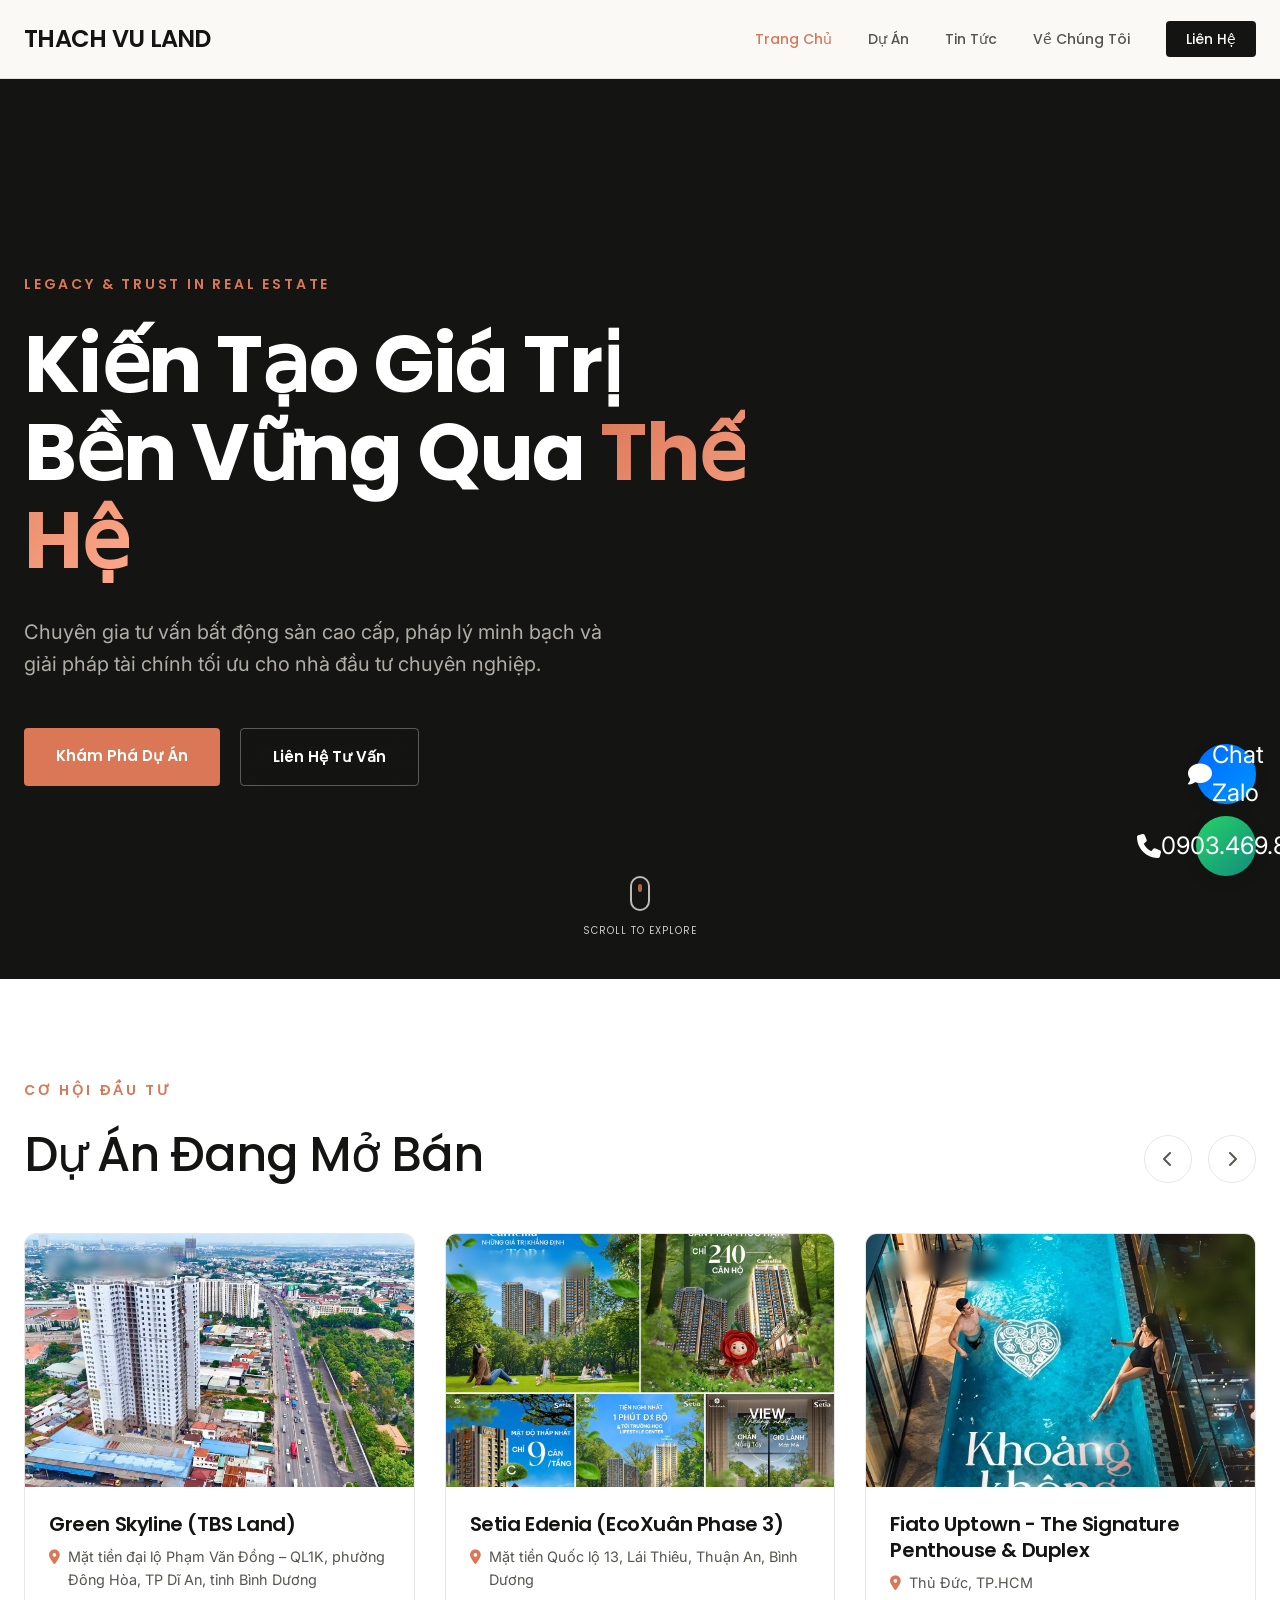
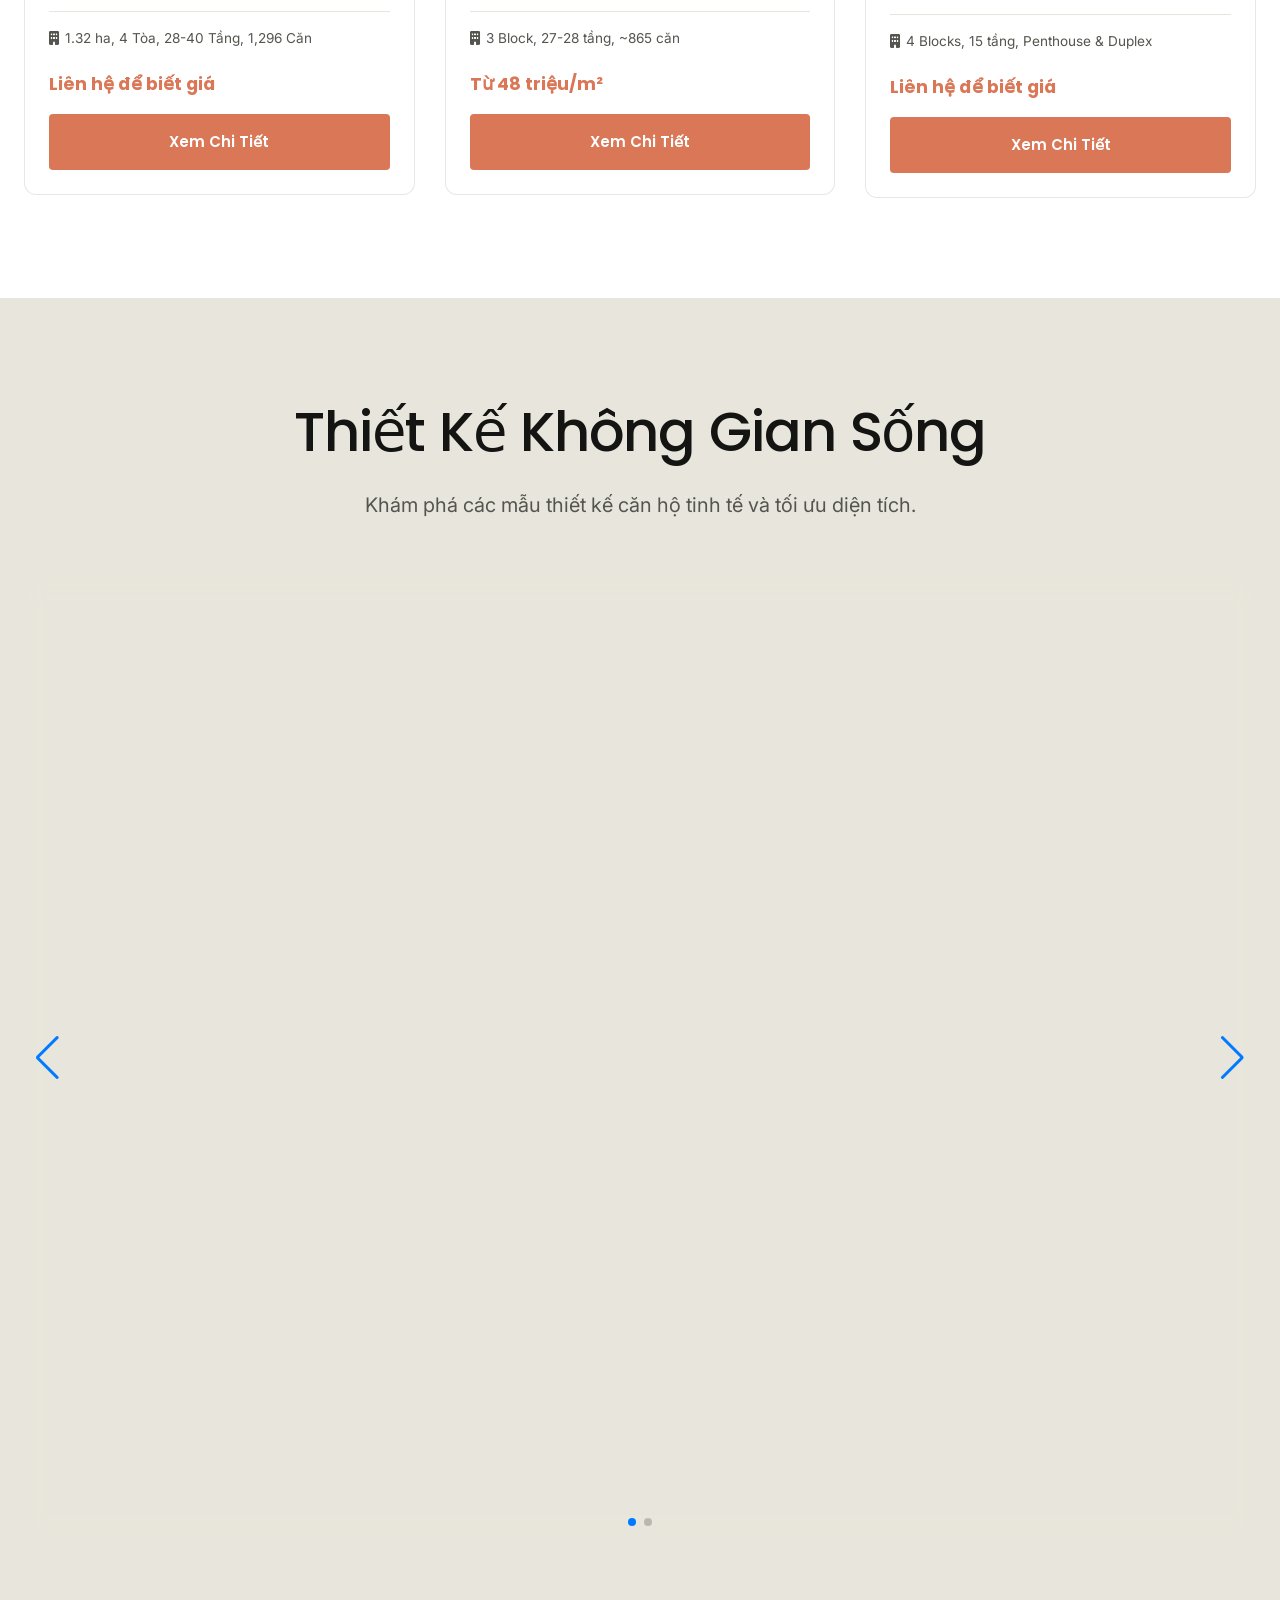
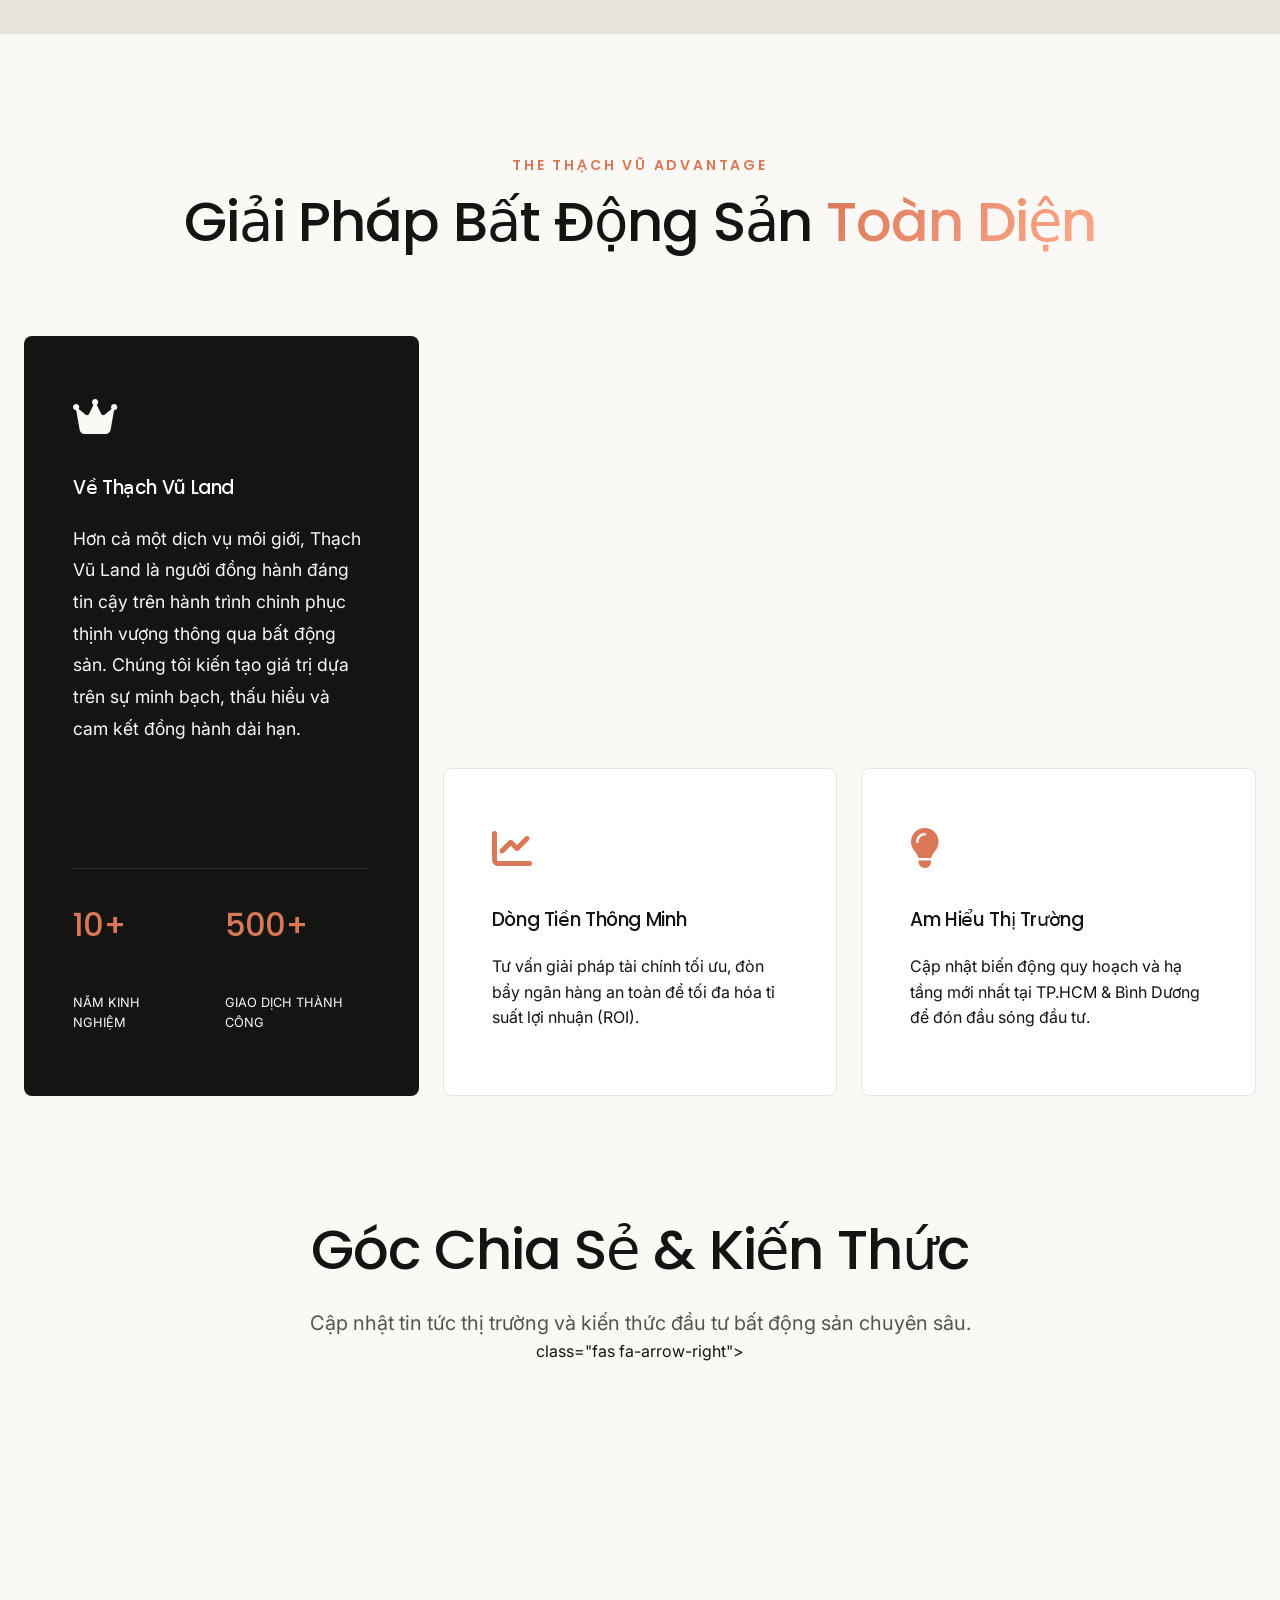
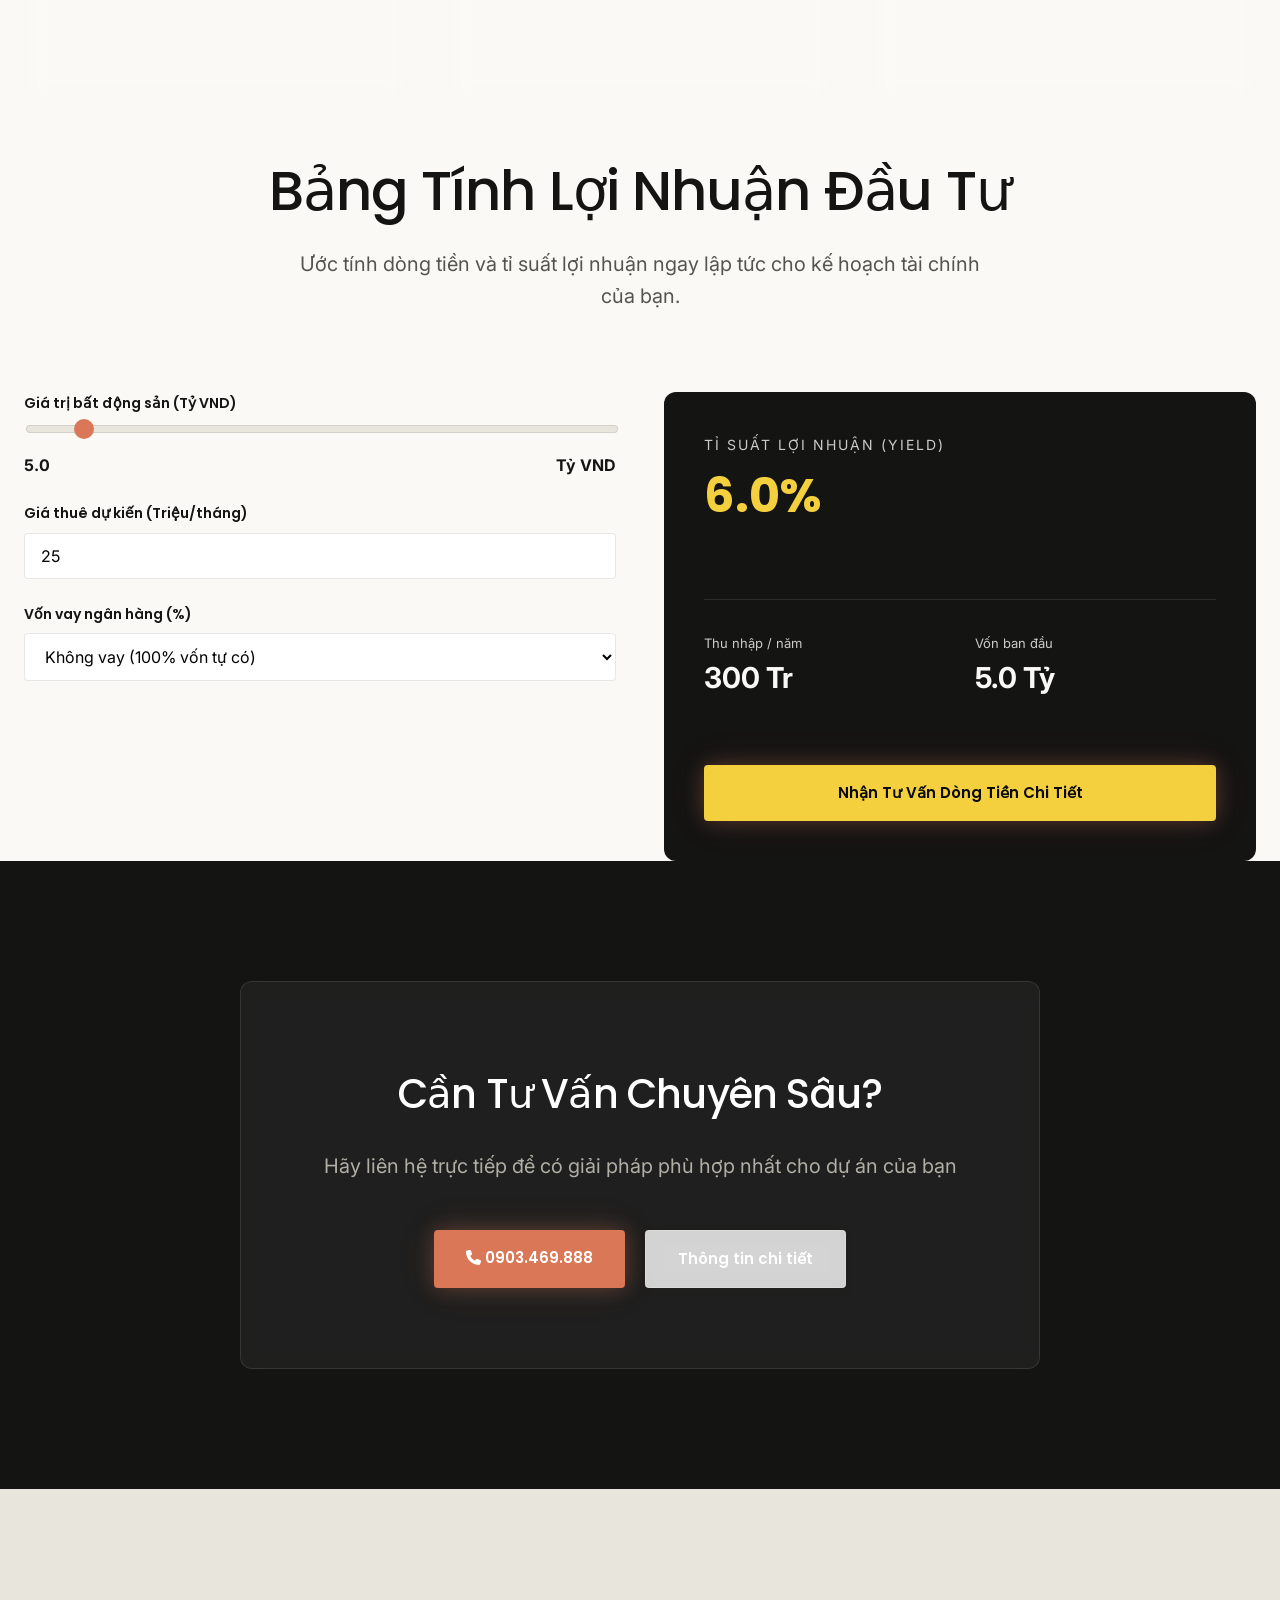
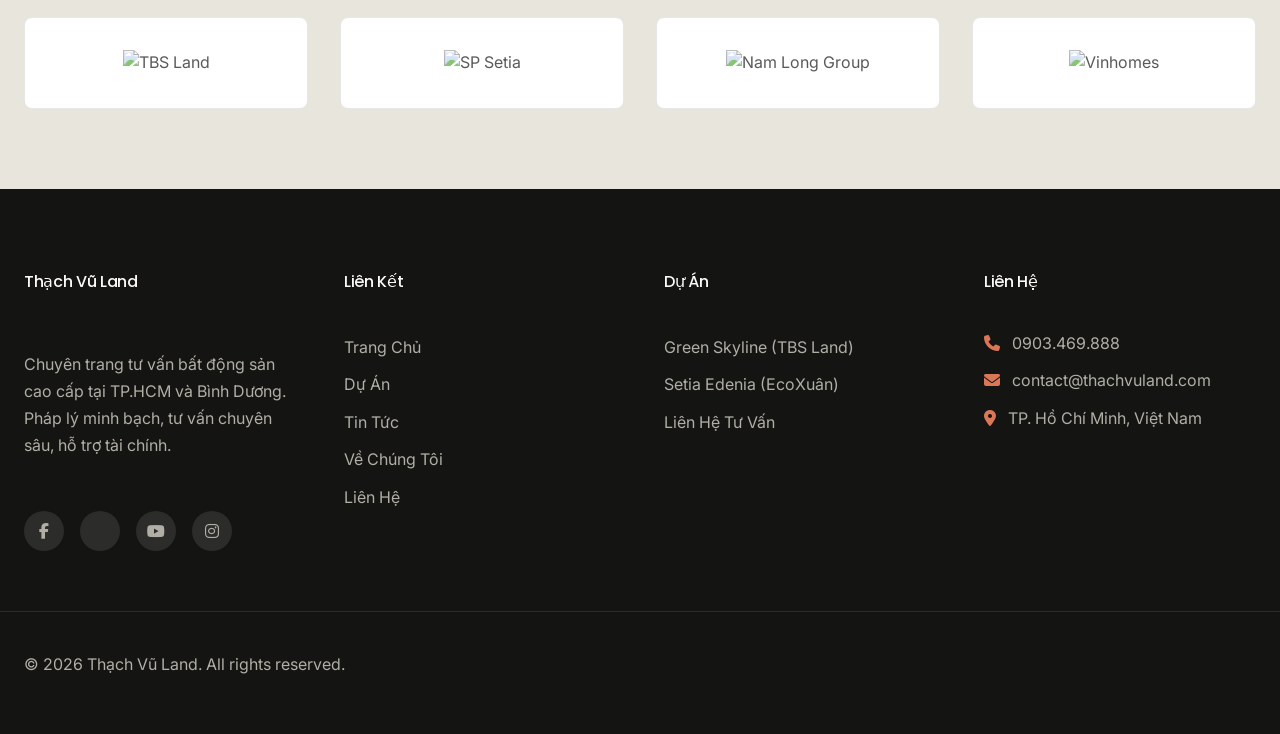
==== commit 07d1e7fb: "Update Picity Sky Park details, improve UI visibility, add pulse animation, and configure Netlify" ====
--- a/index.html
+++ b/index.html
@@ -18,6 +18,7 @@
     <meta property="og:type" content="website">
     <meta property="og:url" content="https://thachvuland.com/">
     <link rel="stylesheet" href="https://cdnjs.cloudflare.com/ajax/libs/font-awesome/6.5.1/css/all.min.css">
+    <link rel="stylesheet" href="https://cdn.jsdelivr.net/npm/swiper@10/swiper-bundle.min.css" />
     <link rel="stylesheet" href="styles/anthropic.css">
 
     <!-- Structured Data (JSON-LD) -->
@@ -121,6 +122,28 @@
             </div>
         </section>
 
+        <!-- Projects For Sale (New Section) -->
+        <section class="projects-carousel-section" id="projects-list">
+            <div class="container">
+                <div class="section-header-row" data-aos="fade-up">
+                    <div>
+                        <span class="hero-tagline" style="color: var(--anthropic-orange);">Cơ Hội Đầu Tư</span>
+                        <h2 class="section-title" style="margin-bottom: 0;">Dự Án Đang Mở Bán</h2>
+                    </div>
+                    <div class="swiper-nav-buttons">
+                        <div class="custom-prev project-prev"><i class="fas fa-chevron-left"></i></div>
+                        <div class="custom-next project-next"><i class="fas fa-chevron-right"></i></div>
+                    </div>
+                </div>
+
+                <div class="swiper projects-slider" data-aos="fade-up" data-aos-delay="100">
+                    <div class="swiper-wrapper" id="projectSliderWrapper">
+                        <!-- Projects injected by JS -->
+                    </div>
+                </div>
+            </div>
+        </section>
+
         <!-- Floor Plans Highlight (Premium Slider) -->
         <section class="floor-plans-section" style="padding: 100px 0; background: var(--bg-secondary);">
             <div class="container">
@@ -474,8 +497,8 @@
     <script src="https://cdn.jsdelivr.net/npm/swiper@10/swiper-bundle.min.js"></script>
     <script src="https://cdnjs.cloudflare.com/ajax/libs/three.js/r128/three.min.js"></script>
     <script src="https://unpkg.com/aos@2.3.1/dist/aos.js"></script>
-    <script src="scripts/data.js"></script>
-    <script src="scripts/main.js"></script>
+    <script src="scripts/data.js?v=2"></script>
+    <script src="scripts/main.js?v=2"></script>
 </body>
 
 </html>
--- a/styles/anthropic.css
+++ b/styles/anthropic.css
@@ -1,7 +1,5 @@
-/* Anthropic Brand Theme for ThachVuLand */
-
 /* Fonts Import */
-@import url('https://fonts.googleapis.com/css2?family=Lora:ital,wght@0,400;0,500;0,600;0,700;1,400;1,500&family=Poppins:wght@300;400;500;600;700&display=swap');
+@import url('https://fonts.googleapis.com/css2?family=Inter:wght@300;400;500;600;700&family=Poppins:wght@300;400;500;600;700&display=swap');
 
 /* Layer definitions to manage specificity */
 @layer theme, base, components, utilities;
@@ -42,7 +40,7 @@
 
         /* Typography */
         --font-heading: 'Poppins', sans-serif;
-        --font-body: 'Lora', serif;
+        --font-body: 'Inter', system-ui, -apple-system, sans-serif;
 
         /* Spacing & Layout */
         --container-width: 1280px;
@@ -1505,7 +1503,7 @@
 
     .detail-grid {
         display: grid;
-        grid-template-columns: 2fr 1fr;
+        grid-template-columns: 1fr 380px;
         gap: 60px;
         margin-top: 60px;
     }
@@ -1513,6 +1511,7 @@
     .sidebar-sticky {
         position: sticky;
         top: 120px;
+        transition: top 0.3s ease;
     }
 
     /* Button Ghost Variant */
@@ -1591,6 +1590,12 @@
     @media (max-width: 992px) {
         .detail-grid {
             grid-template-columns: 1fr;
+            gap: 40px;
+        }
+
+        .sidebar-sticky {
+            position: static;
+            top: auto;
         }
 
         .footer-grid {
@@ -2803,4 +2808,335 @@
 .vr-viewer.active .vr-placeholder-img {
     opacity: 0;
     pointer-events: none;
-}+}
+
+/* Projects For Sale Carousel (New Section) */
+.projects-carousel-section {
+    padding: 100px 0;
+    background: white;
+    overflow: hidden;
+}
+
+.section-header-row {
+    display: flex;
+    justify-content: space-between;
+    align-items: flex-end;
+    margin-bottom: 50px;
+}
+
+.swiper-nav-buttons {
+    display: flex;
+    gap: 16px;
+}
+
+.custom-prev,
+.custom-next {
+    width: 48px;
+    height: 48px;
+    border: 1px solid var(--border-color);
+    border-radius: 50%;
+    display: flex;
+    align-items: center;
+    justify-content: center;
+    cursor: pointer;
+    transition: all 0.3s ease;
+    color: var(--text-secondary);
+}
+
+.custom-prev:hover,
+.custom-next:hover {
+    background: var(--anthropic-dark);
+    color: white;
+    border-color: var(--anthropic-dark);
+}
+
+.sales-card {
+    background: white;
+    border-radius: var(--radius-lg);
+    overflow: hidden;
+    position: relative;
+    border: 1px solid var(--border-color);
+    transition: all 0.4s ease;
+    height: 100%;
+    display: flex;
+    flex-direction: column;
+}
+
+.sales-card:hover {
+    transform: translateY(-8px);
+    box-shadow: var(--shadow-md);
+    border-color: var(--anthropic-orange);
+}
+
+.sales-card__image-container {
+    position: relative;
+    padding-top: 65%;
+    /* Aspect ratio */
+    overflow: hidden;
+}
+
+.sales-card__image {
+    position: absolute;
+    top: 0;
+    left: 0;
+    width: 100%;
+    height: 100%;
+    object-fit: cover;
+    transition: transform 0.6s ease;
+}
+
+.sales-card:hover .sales-card__image {
+    transform: scale(1.05);
+}
+
+.sales-card__status {
+    position: absolute;
+    top: 16px;
+    left: 16px;
+    background: rgba(255, 255, 255, 0.95);
+    padding: 6px 14px;
+    border-radius: 50px;
+    font-size: 12px;
+    font-weight: 600;
+    text-transform: uppercase;
+    color: var(--anthropic-dark);
+    box-shadow: 0 4px 12px rgba(0, 0, 0, 0.1);
+    backdrop-filter: blur(4px);
+    display: flex;
+    align-items: center;
+    gap: 6px;
+}
+
+.sales-card__status::before {
+    content: '';
+    width: 8px;
+    height: 8px;
+    background: var(--anthropic-green);
+    border-radius: 50%;
+    display: block;
+}
+
+.sales-card__status.booking::before {
+    background: var(--anthropic-blue);
+    animation: pulse 2s infinite;
+}
+
+.sales-card__status.sap-mo-ban::before {
+    background: var(--anthropic-orange);
+}
+
+.sales-card__content {
+    padding: 24px;
+    flex: 1;
+    display: flex;
+    flex-direction: column;
+}
+
+.sales-card__title {
+    font-size: 1.25rem;
+    font-weight: 600;
+    margin-bottom: 8px;
+    color: var(--text-primary);
+    line-height: 1.3;
+}
+
+.sales-card__location {
+    font-size: 0.9rem;
+    color: var(--text-secondary);
+    display: flex;
+    align-items: baseline;
+    gap: 8px;
+    margin-bottom: 20px;
+}
+
+.sales-card__location i {
+    color: var(--anthropic-orange);
+}
+
+.sales-card__specs {
+    display: flex;
+    gap: 16px;
+    padding-top: 16px;
+    border-top: 1px solid var(--anthropic-light-gray);
+    margin-top: auto;
+}
+
+.spec-item {
+    font-size: 0.85rem;
+    color: var(--text-secondary);
+    display: flex;
+    align-items: center;
+    gap: 6px;
+}
+
+.sales-card__price {
+    margin-top: 20px;
+    font-size: 1.1rem;
+    font-family: var(--font-heading);
+    font-weight: 700;
+    color: var(--anthropic-orange);
+}
+
+/* Modern Image Gallery Style */
+.gallery-container {
+    display: flex;
+    flex-direction: column;
+    gap: 16px;
+    margin-top: 24px;
+}
+
+.gallery-main {
+    width: 100%;
+    aspect-ratio: 16/9;
+    border-radius: var(--radius-md);
+    overflow: hidden;
+    position: relative;
+    background: #f0f0f0;
+}
+
+.gallery-main img {
+    width: 100%;
+    height: 100%;
+    object-fit: cover;
+    transition: opacity 0.3s ease;
+}
+
+.gallery-thumbs {
+    display: flex;
+    gap: 12px;
+    overflow-x: auto;
+    padding-bottom: 8px;
+    /* For scrollbar breathing room */
+    scrollbar-width: thin;
+}
+
+.gallery-thumbs::-webkit-scrollbar {
+    height: 6px;
+}
+
+.gallery-thumbs::-webkit-scrollbar-thumb {
+    background: var(--anthropic-mid-gray);
+    border-radius: 3px;
+}
+
+.gallery-thumb {
+    width: 100px;
+    height: 70px;
+    flex-shrink: 0;
+    border-radius: var(--radius-sm);
+    overflow: hidden;
+    cursor: pointer;
+    border: 2px solid transparent;
+    transition: all 0.2s ease;
+    opacity: 0.7;
+}
+
+.gallery-thumb:hover {
+    opacity: 1;
+}
+
+.gallery-thumb.active {
+    border-color: var(--anthropic-orange);
+    opacity: 1;
+}
+
+.gallery-thumb img {
+    width: 100%;
+    height: 100%;
+    object-fit: cover;
+}
+
+/* Contact Widget Optimization */
+.contact-widget {
+    border-top: 4px solid var(--anthropic-orange);
+    box-shadow: 0 10px 30px rgba(0, 0, 0, 0.08);
+}
+
+.contact-widget .sidebar-heading {
+    font-size: 1.25rem;
+    padding-bottom: 16px;
+    margin-bottom: 24px;
+    border-bottom: 1px solid var(--border-color);
+}
+
+.contact-widget input {
+    background: #fdfdfc;
+    transition: all 0.3s ease;
+}
+
+.contact-widget input:focus {
+    background: #fff;
+    transform: translateY(-2px);
+    box-shadow: 0 4px 12px rgba(0, 0, 0, 0.05);
+}
+
+.contact-widget button {
+    font-size: 1rem;
+    letter-spacing: 0.5px;
+    text-transform: uppercase;
+    font-weight: 700;
+}
+
+/* On mobile, enhance the widget to look more like a section */
+@media (max-width: 992px) {
+    .contact-widget {
+        border-radius: var(--radius-md);
+        background: linear-gradient(to bottom, #fff, #faf9f5);
+        padding: 32px 24px;
+        margin-top: 40px;
+    }
+}
+
+/* Badge Pulse Animation */
+@keyframes badge-pulse {
+    0% {
+        transform: scale(1);
+        box-shadow: 0 0 0 0 rgba(255, 255, 255, 0.7);
+    }
+
+    70% {
+        transform: scale(1.05);
+        box-shadow: 0 0 0 15px rgba(255, 255, 255, 0);
+    }
+
+    100% {
+        transform: scale(1);
+        box-shadow: 0 0 0 0 rgba(255, 255, 255, 0);
+    }
+}
+/* Project Card Badges */
+.project-card__badge {
+    position: absolute;
+    top: 16px;
+    left: 16px;
+    padding: 6px 14px;
+    border-radius: 30px;
+    font-size: 0.75rem;
+    font-weight: 700;
+    text-transform: uppercase;
+    letter-spacing: 0.5px;
+    z-index: 10;
+    background: rgba(30, 30, 30, 0.9);
+    color: white;
+    box-shadow: 0 4px 12px rgba(0, 0, 0, 0.15);
+    backdrop-filter: blur(4px);
+    transition: all 0.3s ease;
+}
+
+.project-card__badge.booking {
+    background: rgba(255, 255, 255, 0.95);
+    color: #1a1a1a;
+    animation: badge-pulse 2s infinite;
+    box-shadow: 0 4px 15px rgba(0, 0, 0, 0.2);
+}
+
+.project-card__badge.open-for-sale {
+    background: var(--anthropic-orange);
+    color: white;
+    box-shadow: 0 4px 12px rgba(217, 119, 87, 0.4);
+}
+
+.project-card__badge.upcoming {
+    background: #004d40; /* Deep Teal */
+    color: white;
+}
